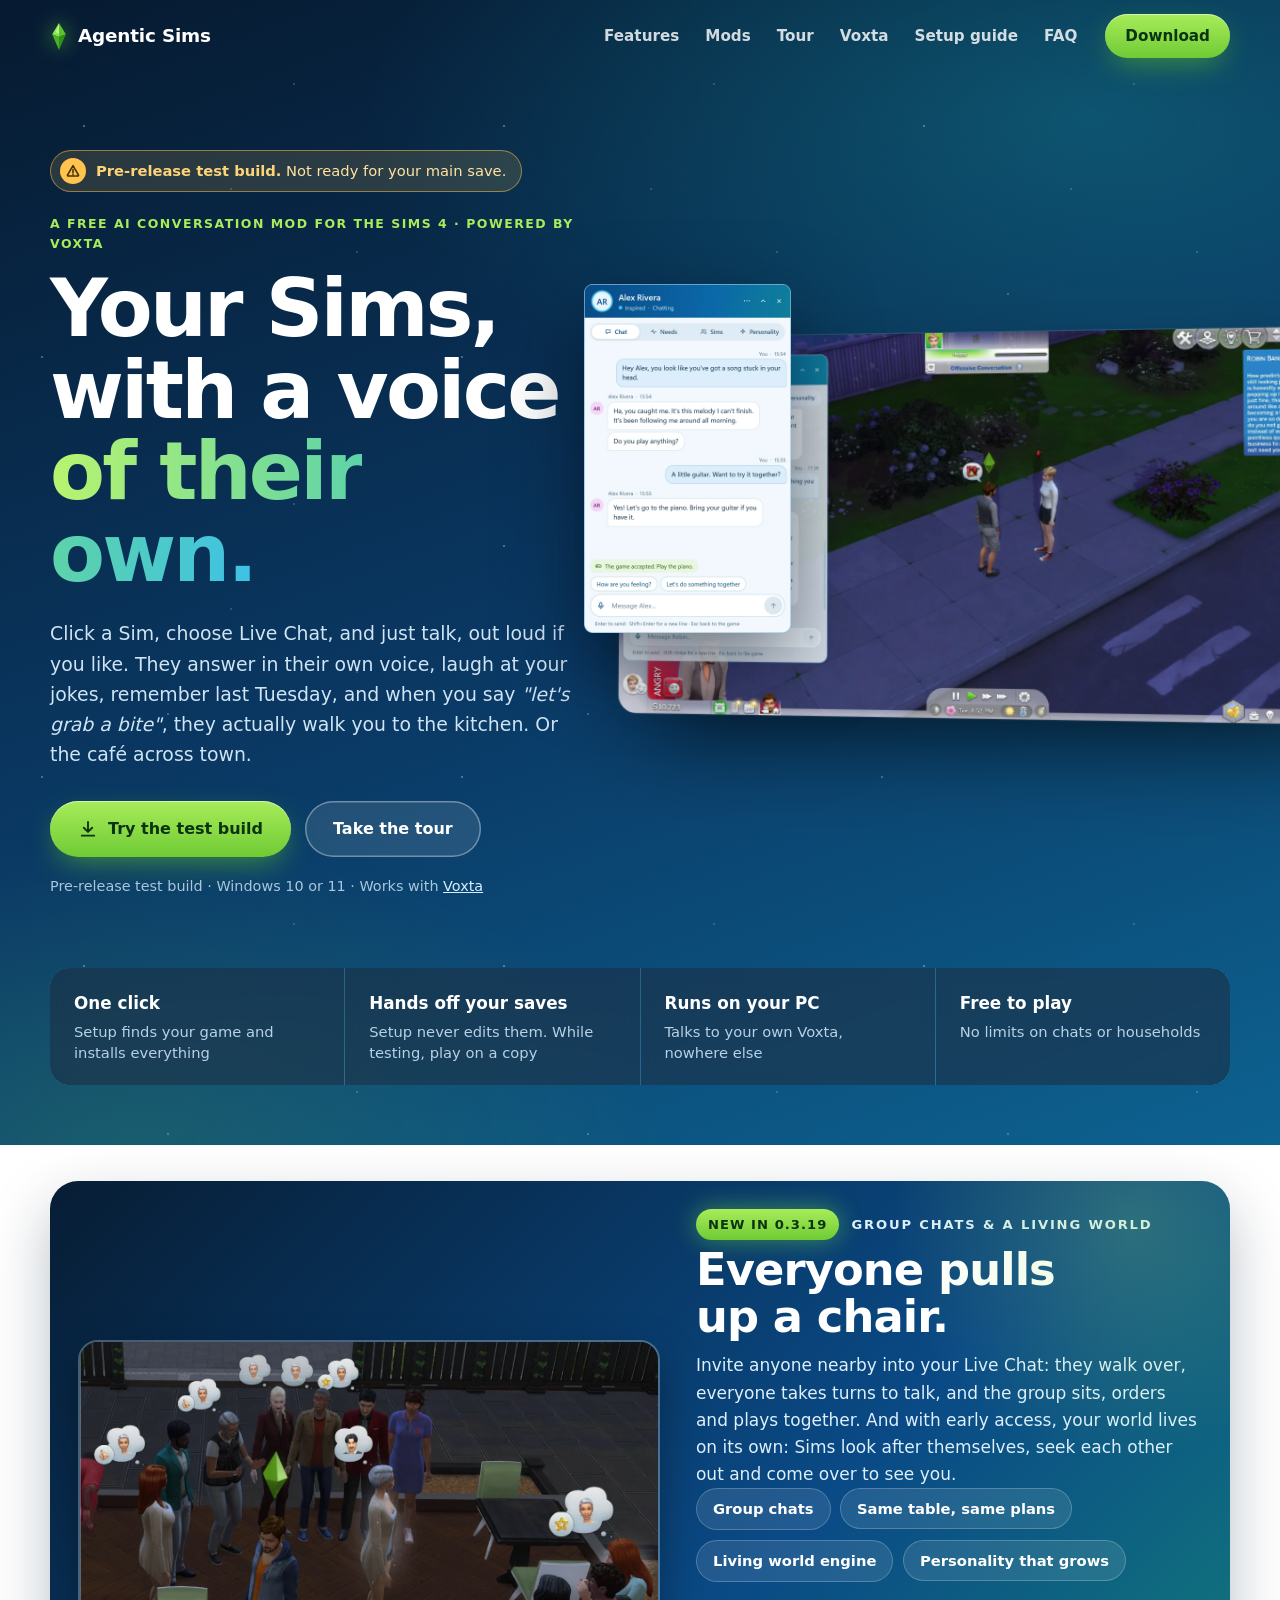
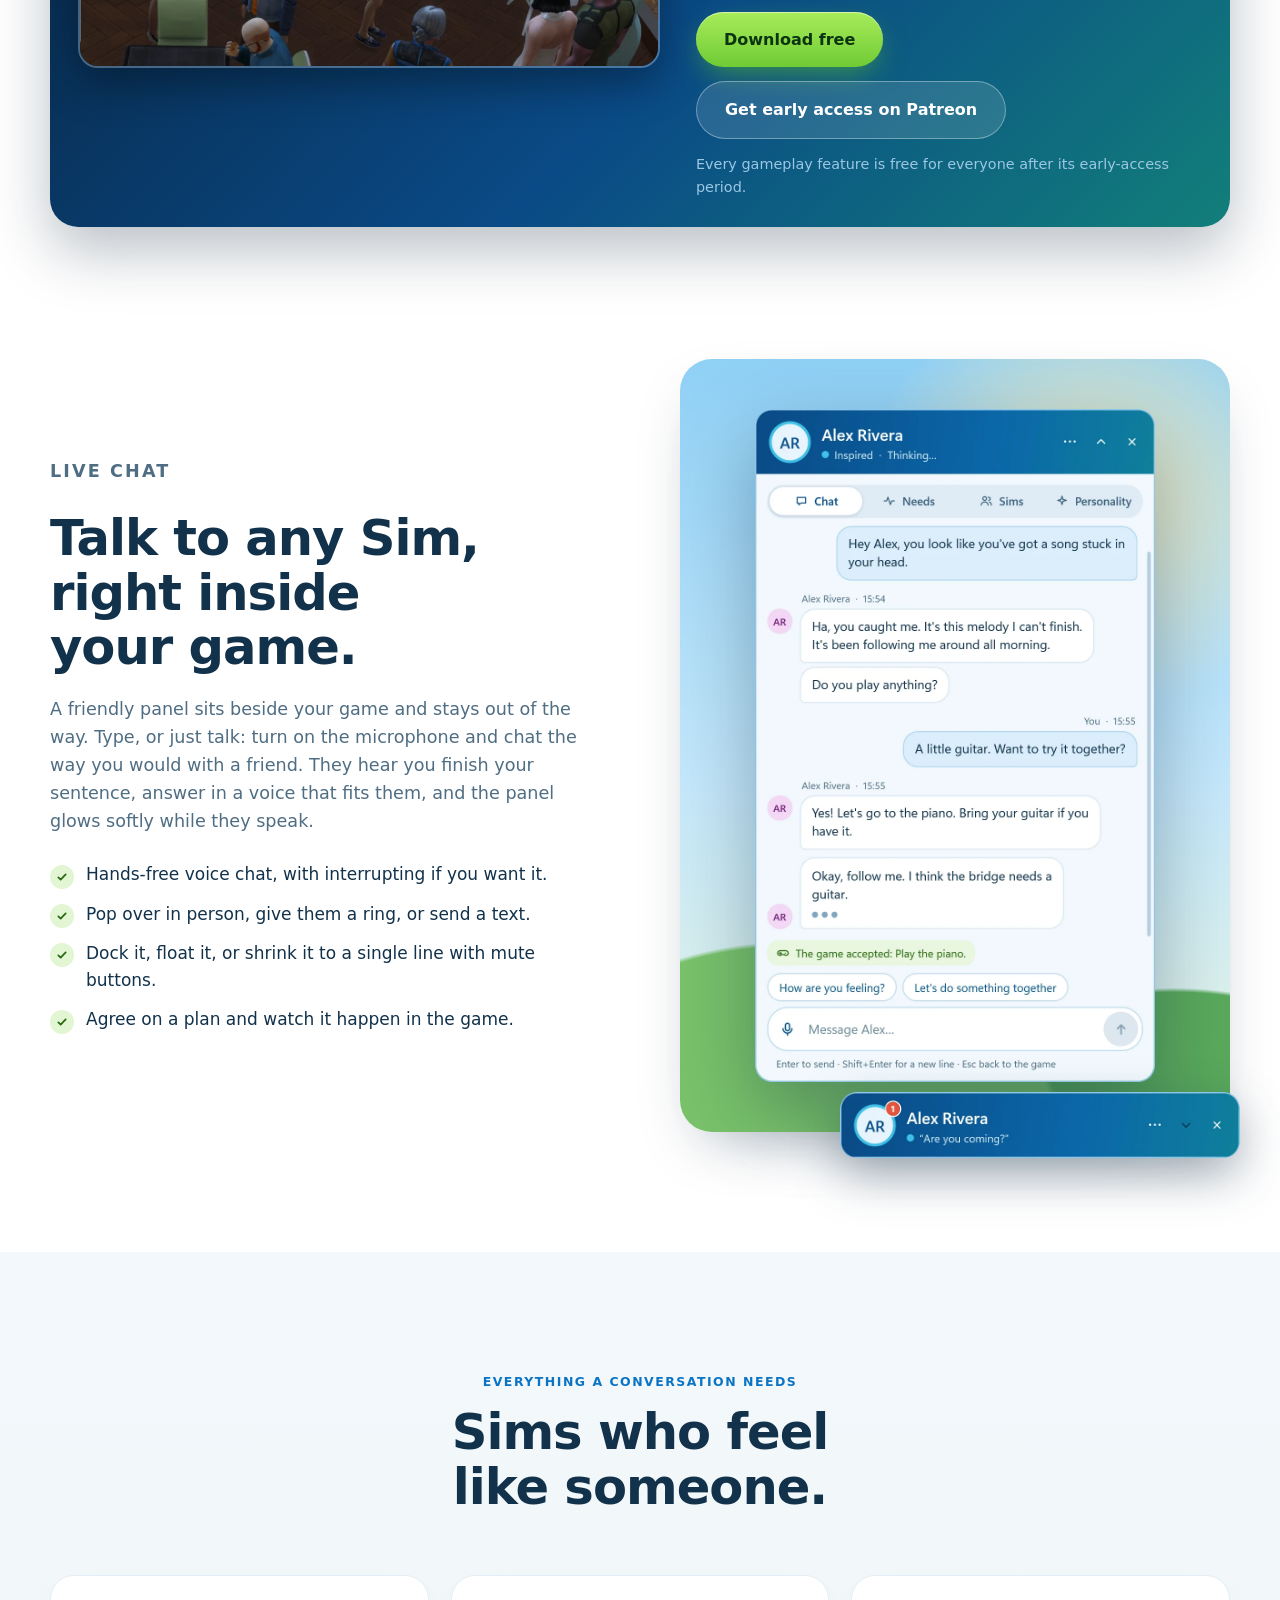
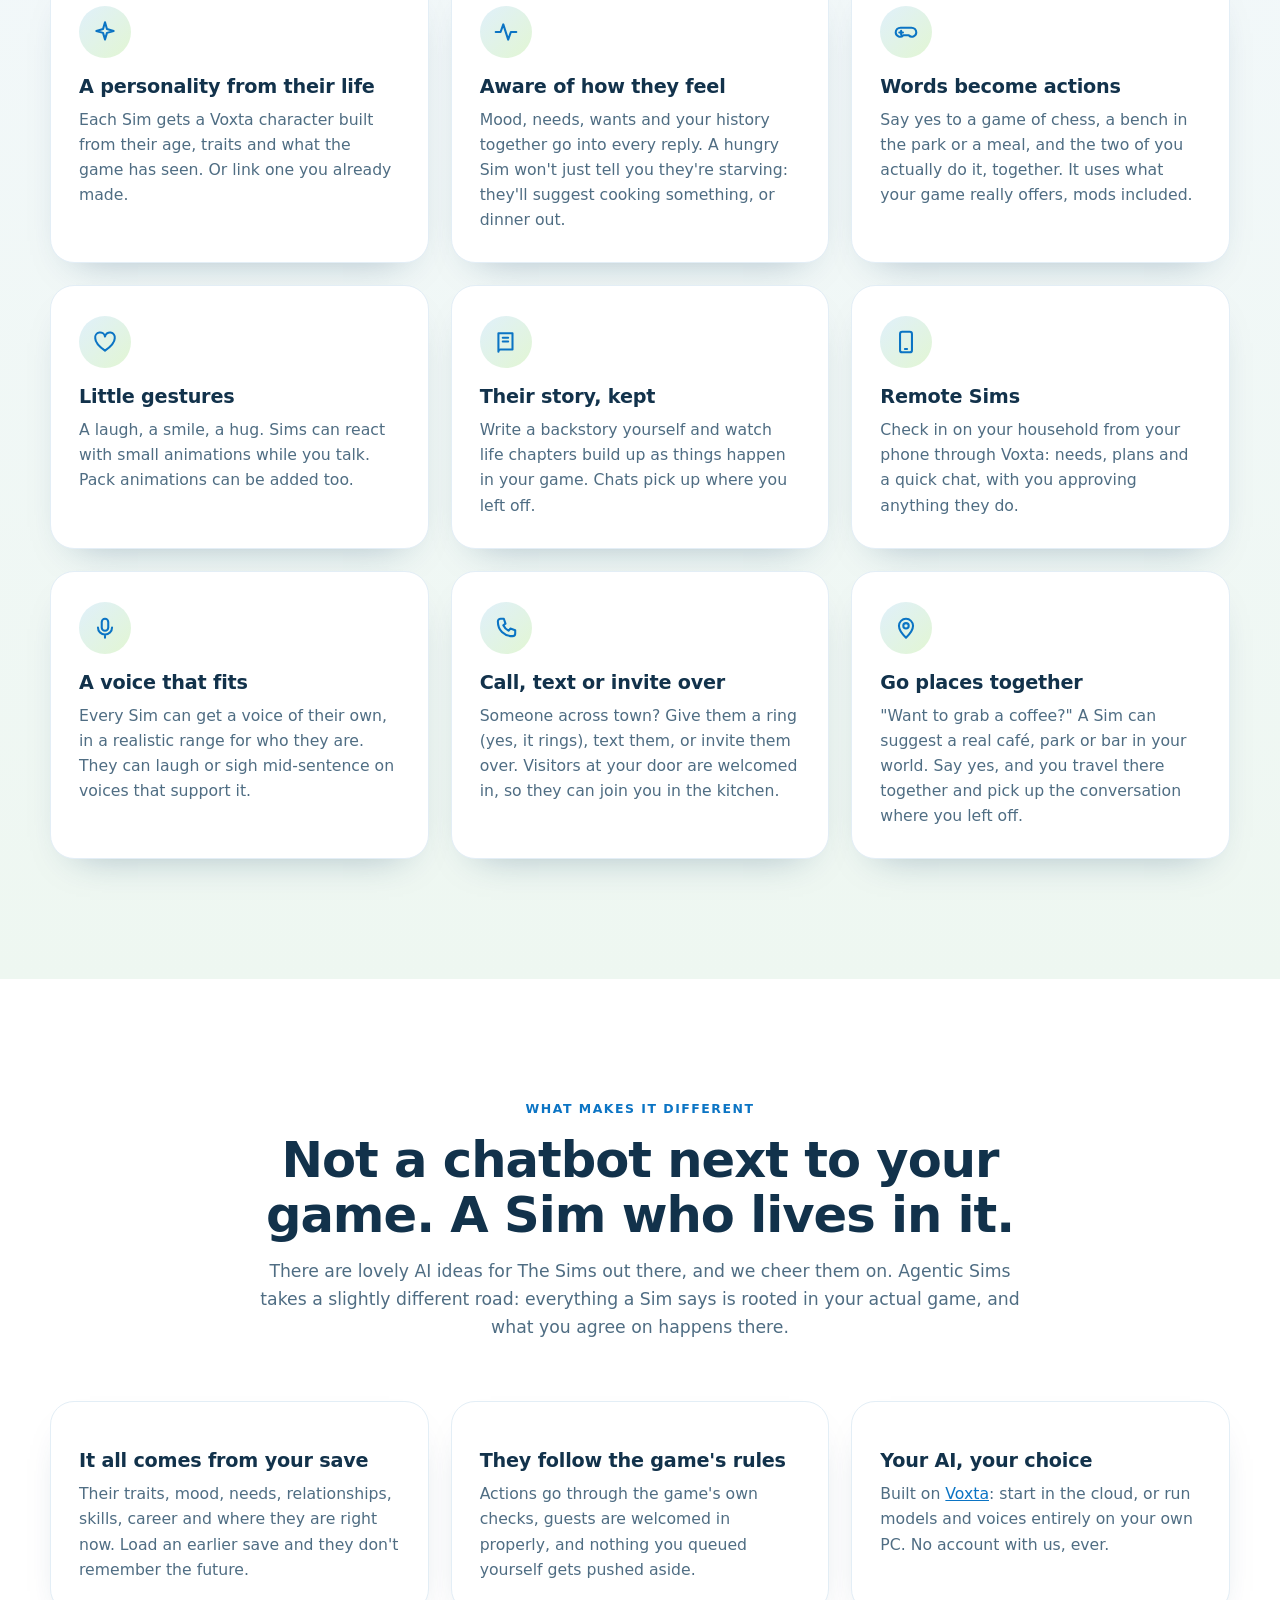
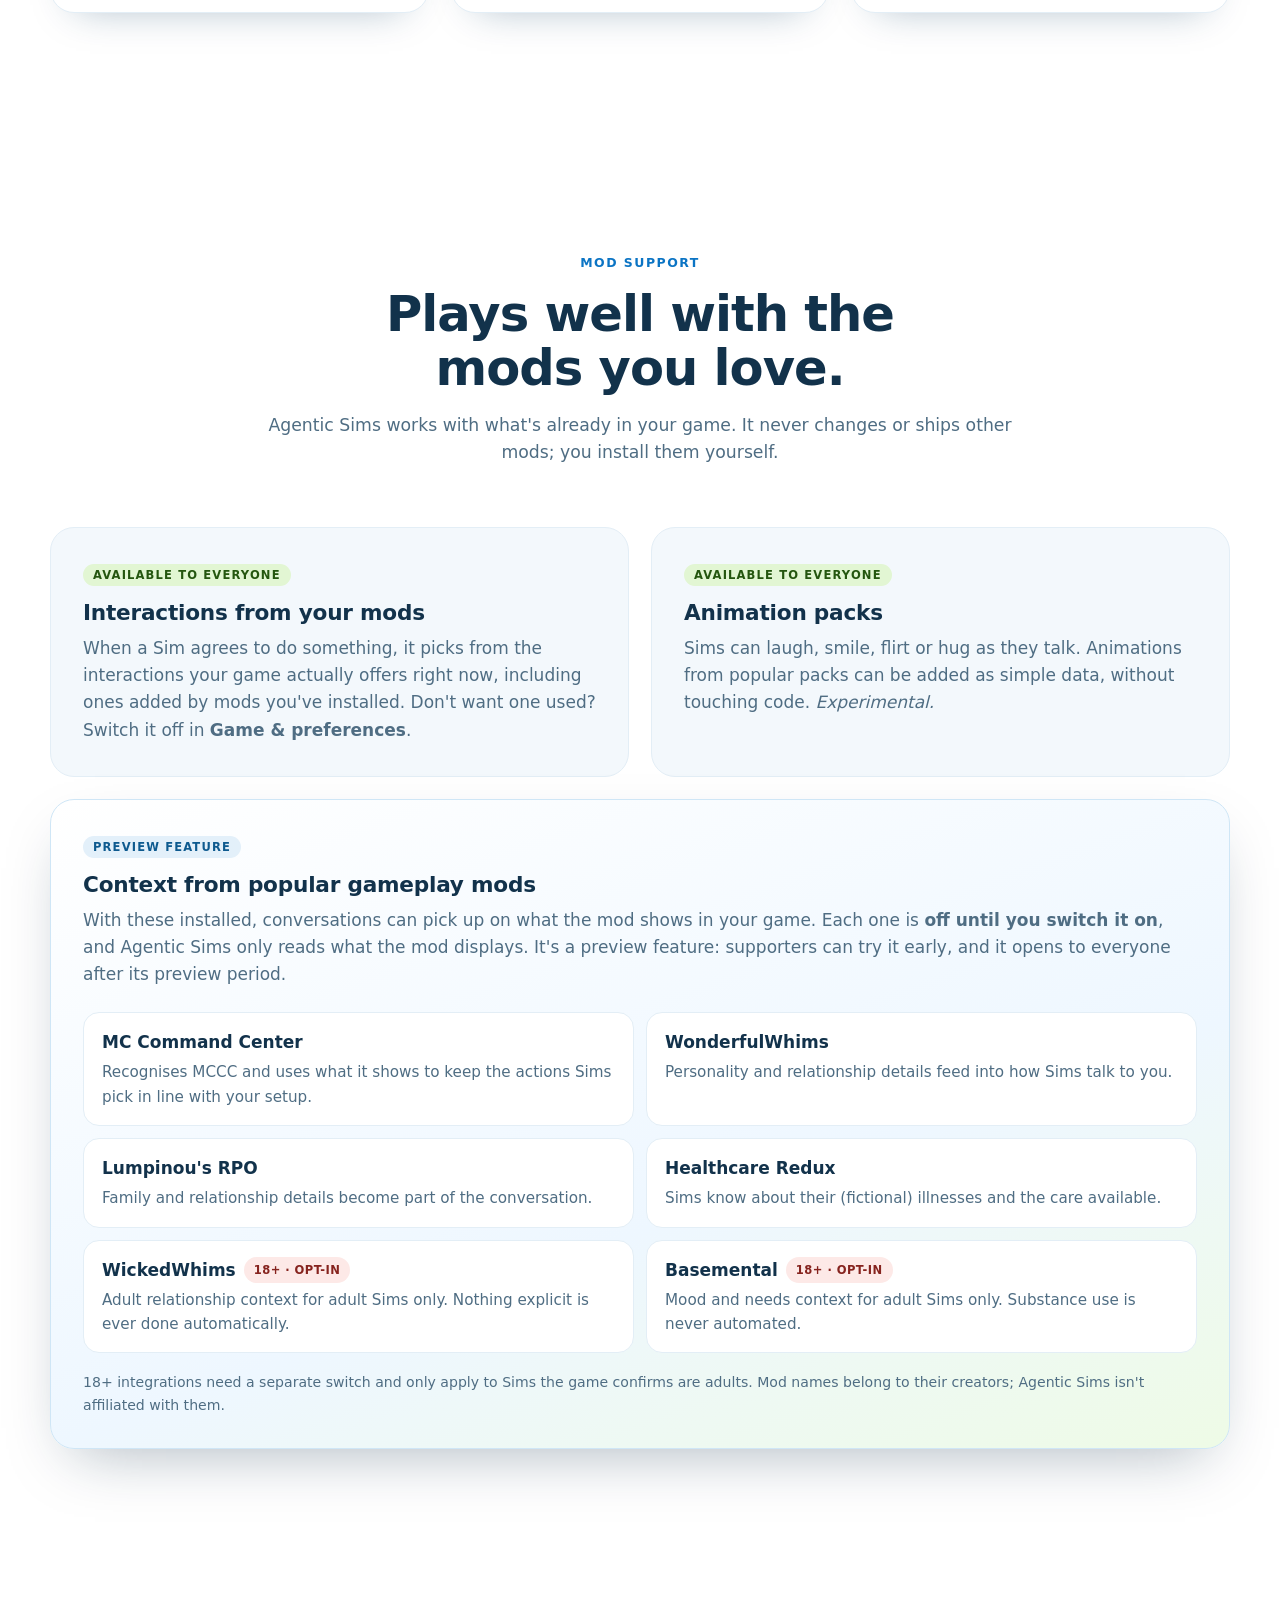
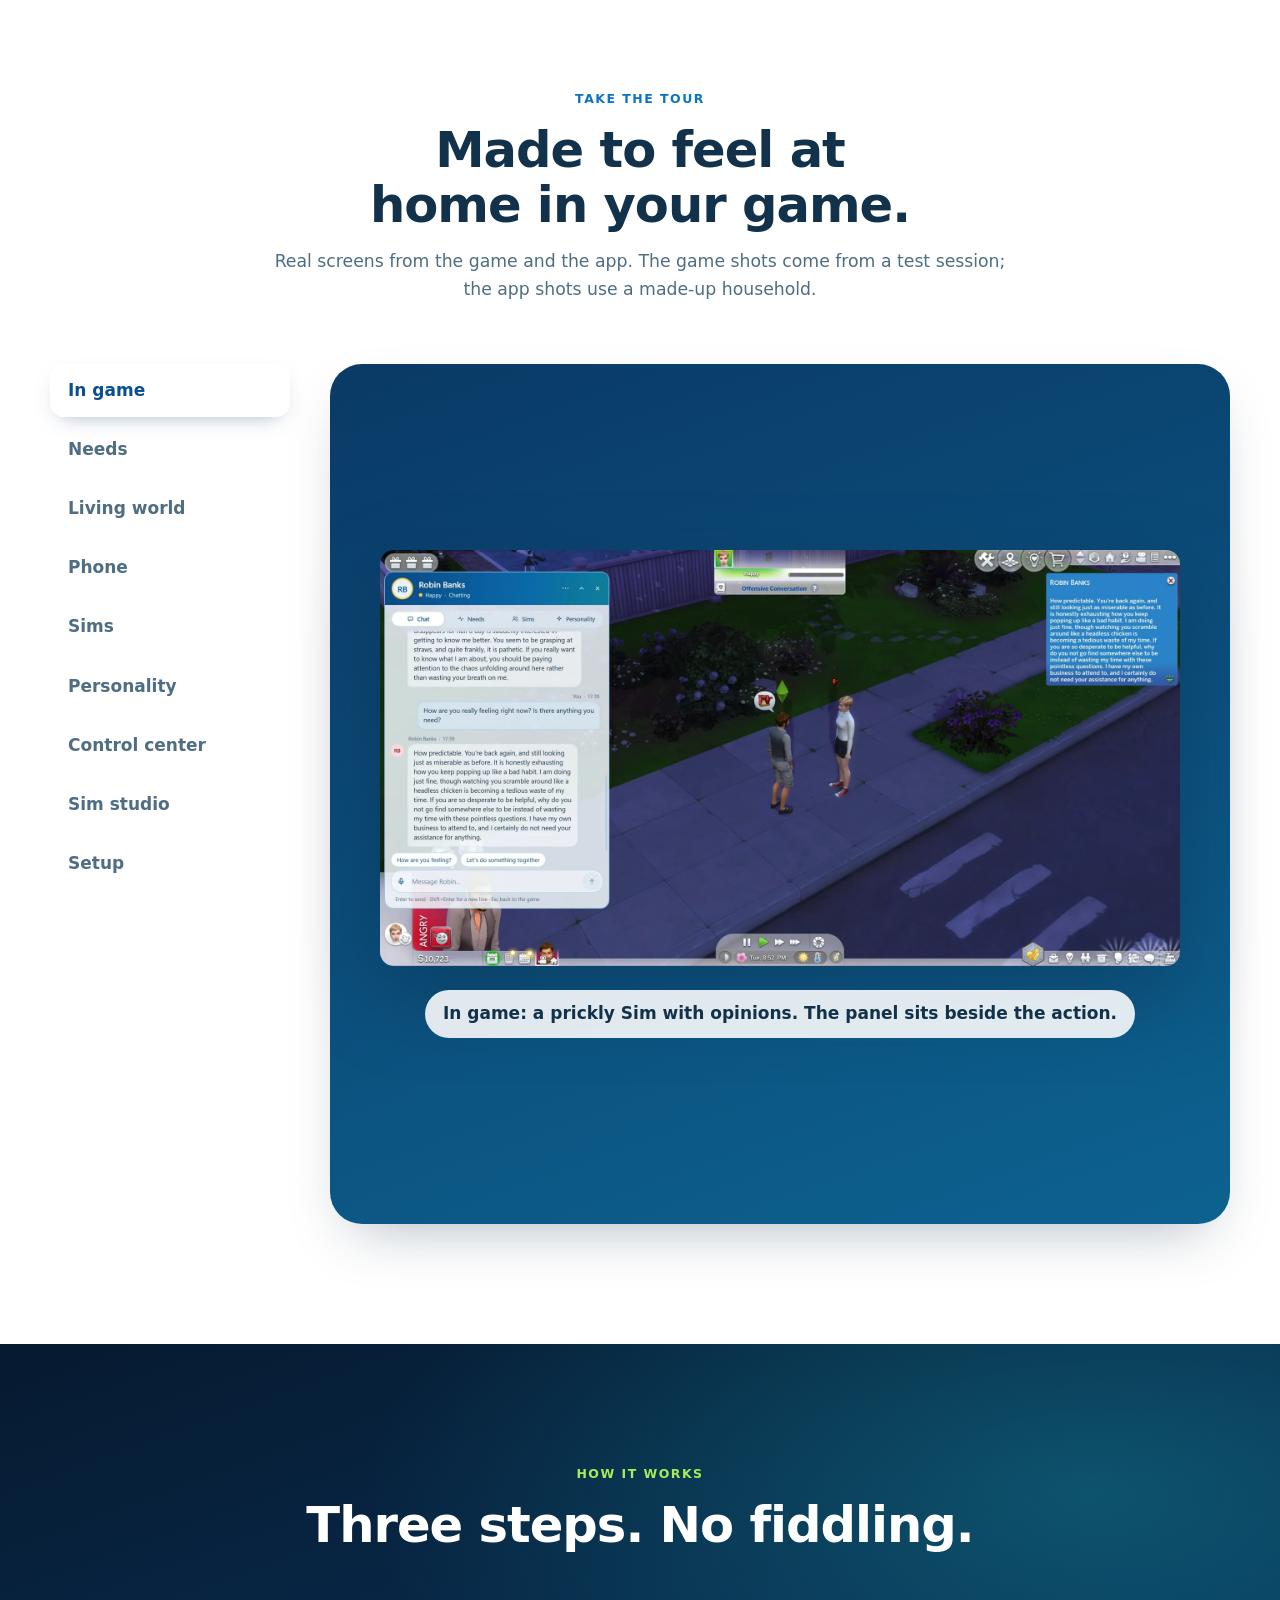
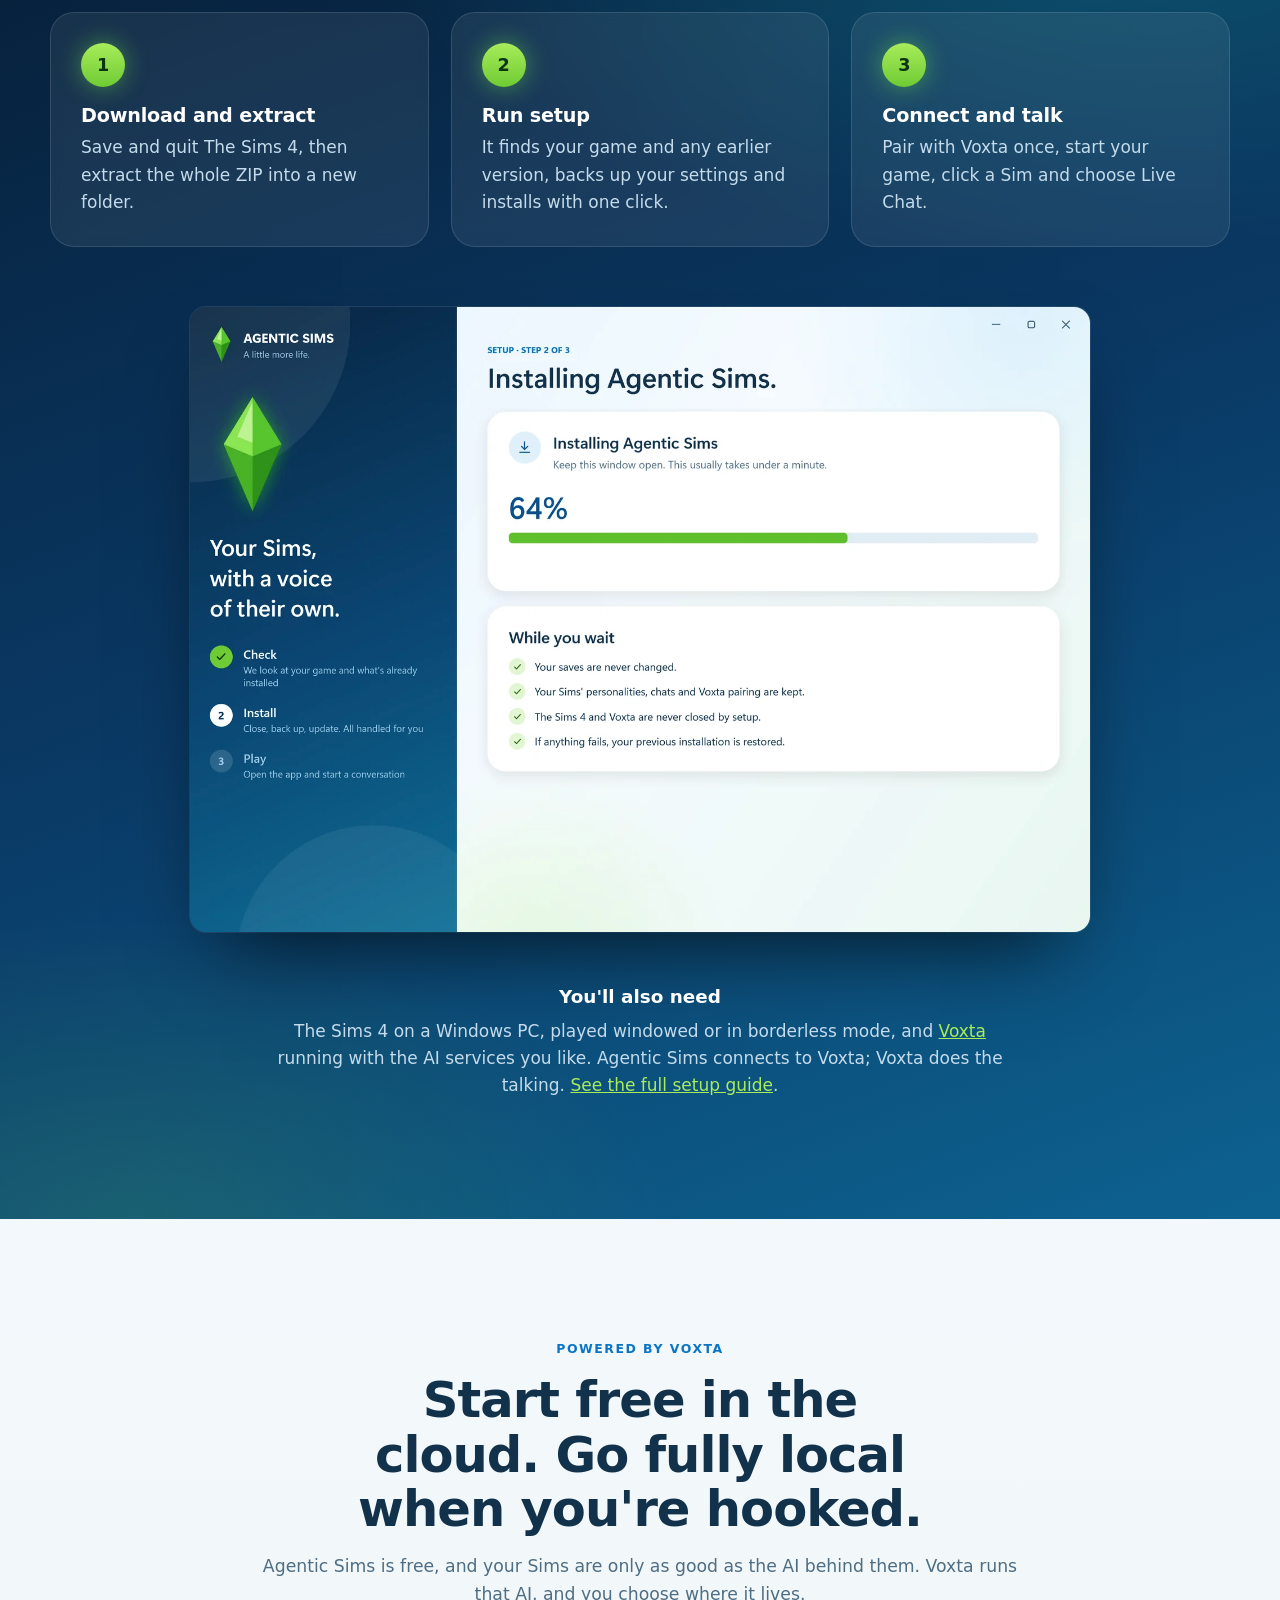
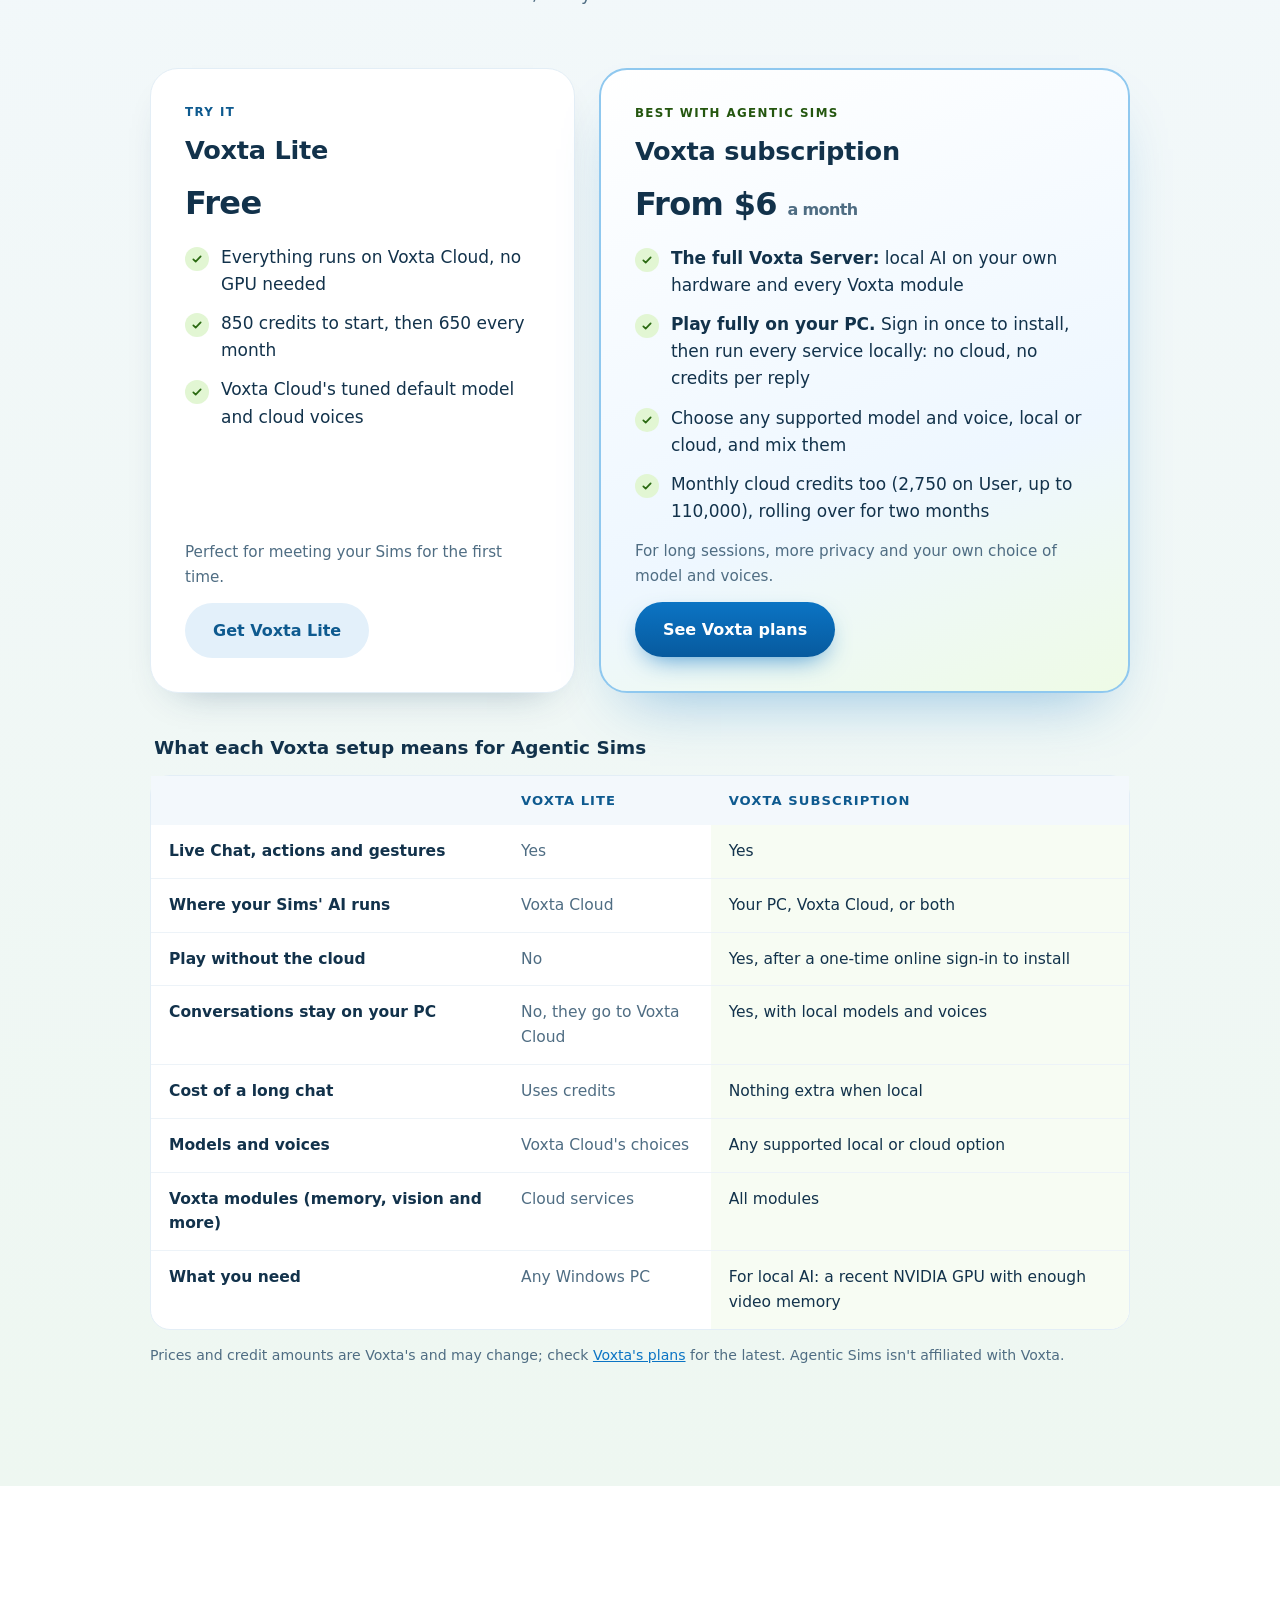
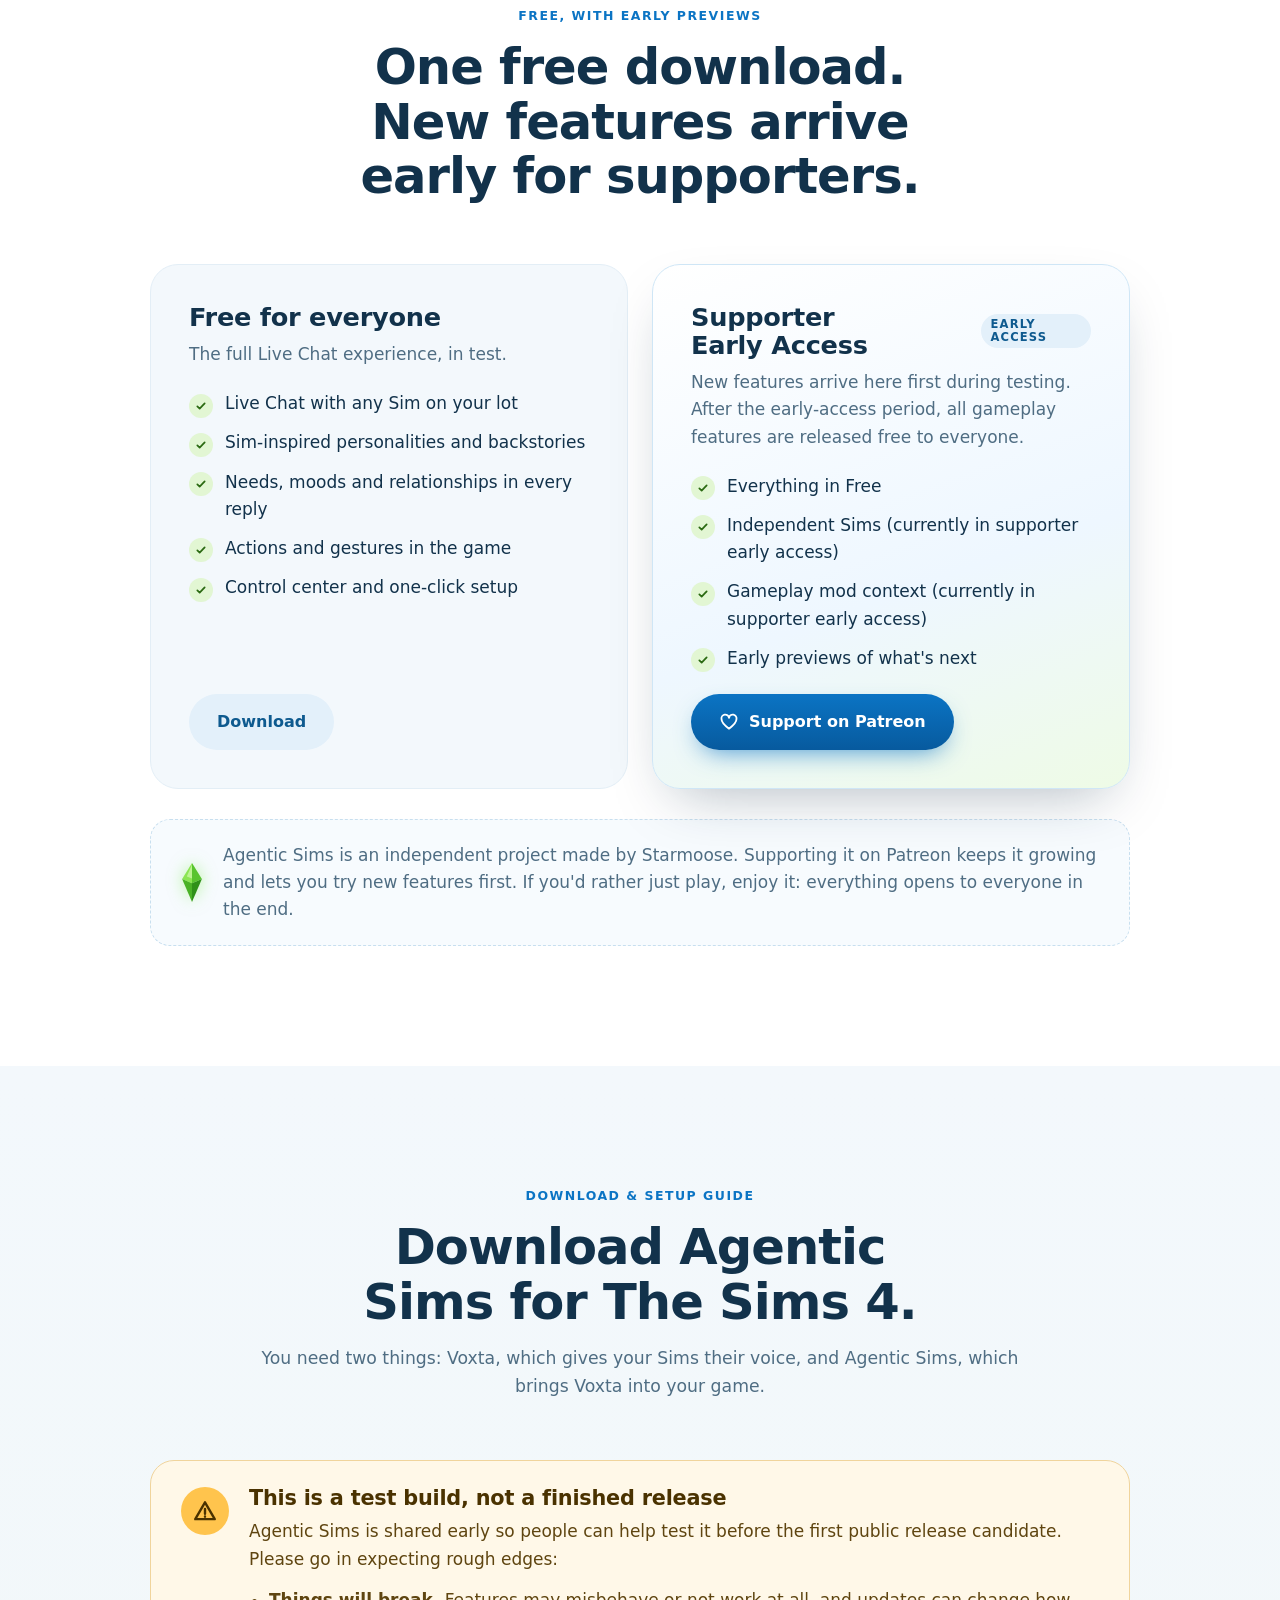
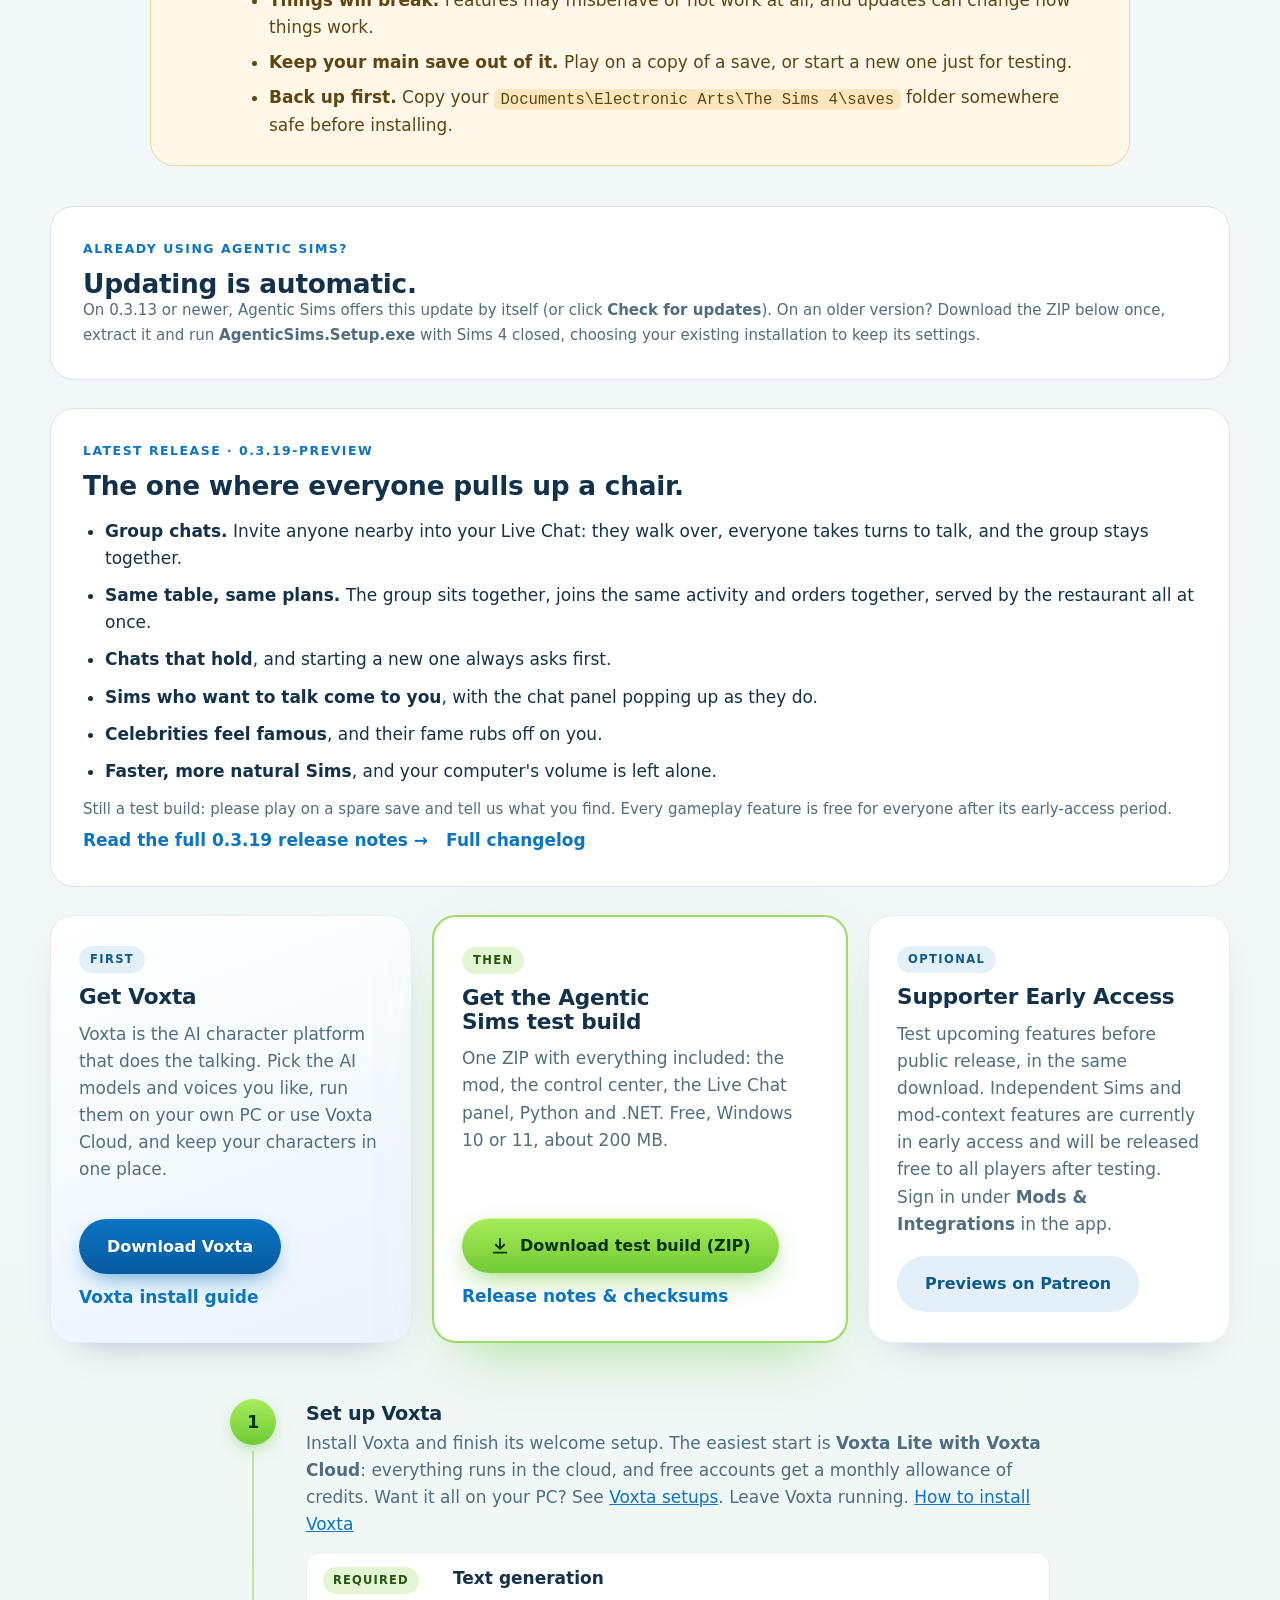
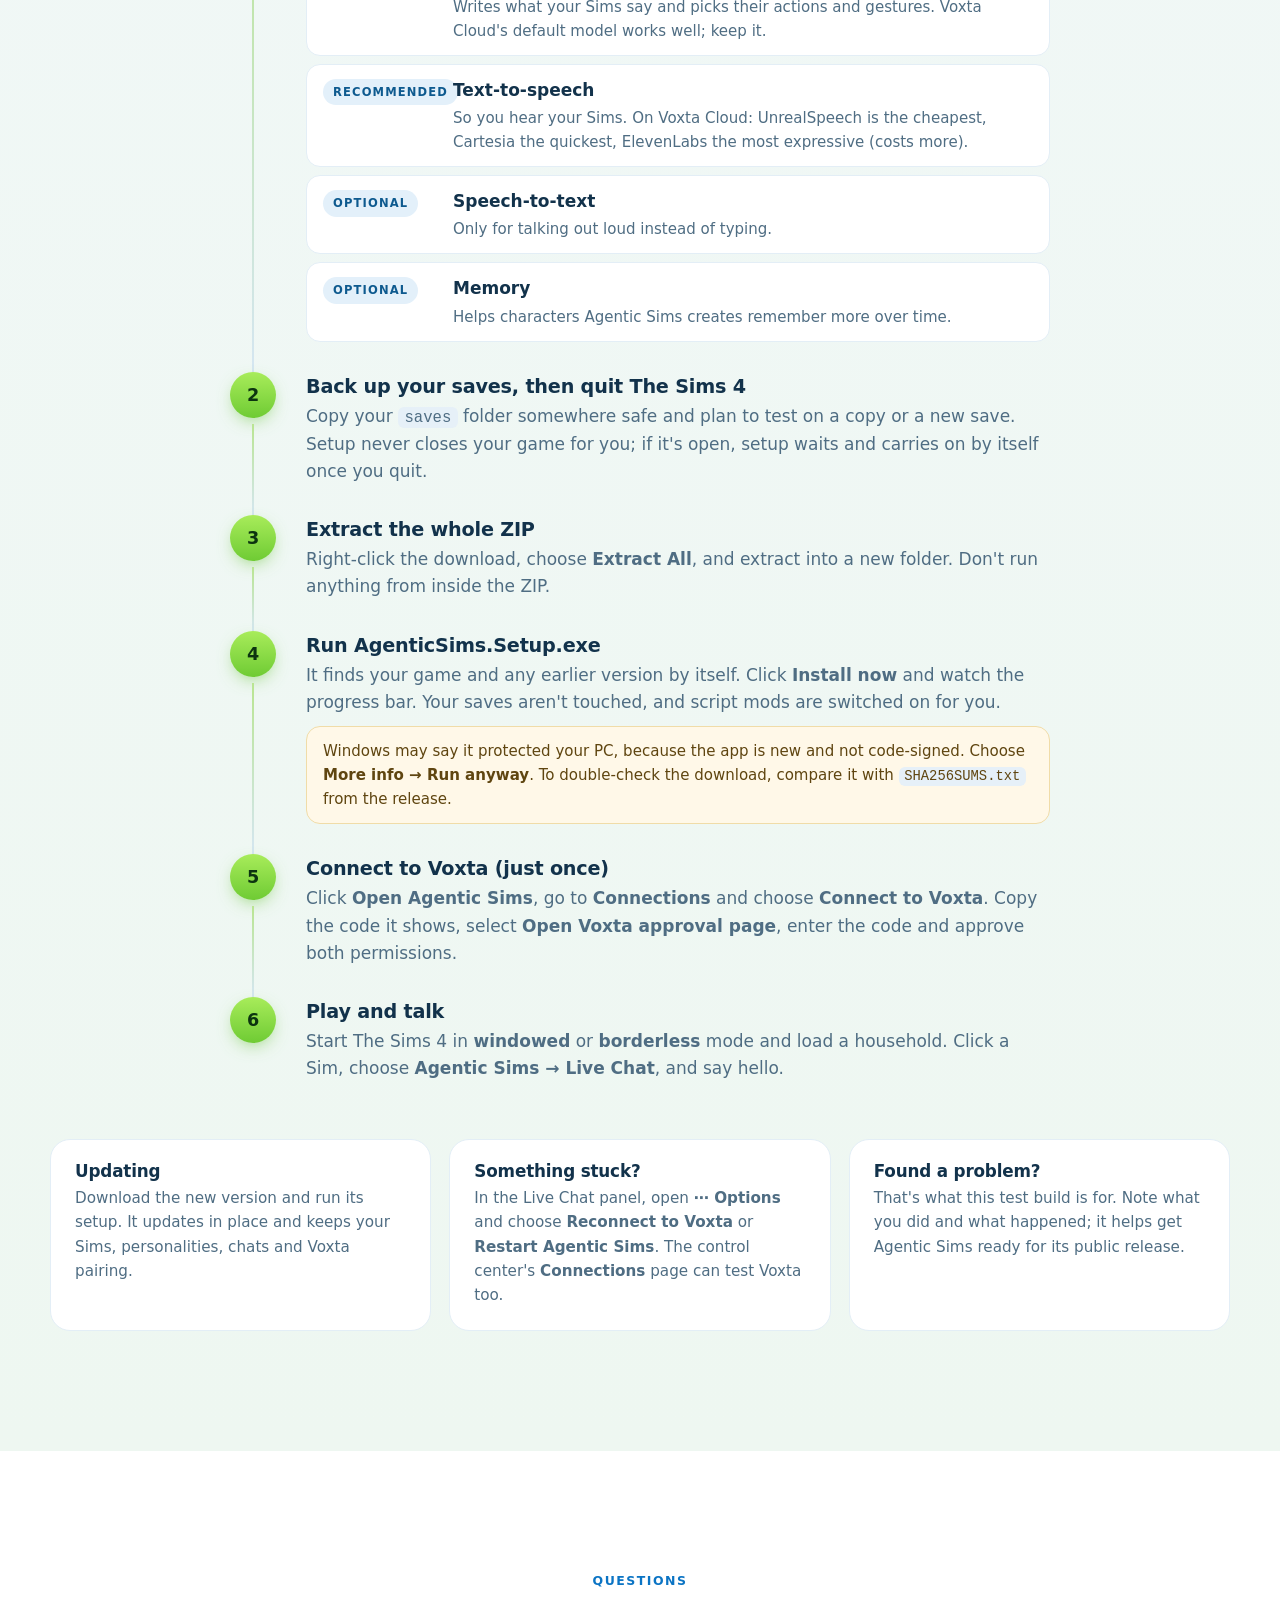
==== index.html @ 966e3f56 "Update website" ====
<!doctype html>
<html lang="en">
<head>
<meta charset="utf-8">
<meta name="viewport" content="width=device-width, initial-scale=1">
<title>Agentic Sims | Free Sims 4 AI Chat Mod Powered by Voxta</title>
<meta name="description" content="Talk to your Sims with Agentic Sims, a free Sims 4 AI conversation mod powered by Voxta. Download the experimental Windows preview and follow the setup guide.">
<meta name="theme-color" content="#082440">
<meta property="og:type" content="website">
<meta property="og:title" content="Agentic Sims | Free Sims 4 AI Chat Mod Powered by Voxta">
<meta property="og:description" content="Talk to your Sims with Agentic Sims, a free Sims 4 AI conversation mod powered by Voxta. Download the experimental Windows preview and follow the setup guide.">
<meta property="og:url" content="https://seeingterra.github.io/agentic-sims/">
<meta property="og:image" content="https://seeingterra.github.io/agentic-sims/assets/share.png">
<link rel="canonical" href="https://seeingterra.github.io/agentic-sims/">
<meta name="twitter:card" content="summary_large_image">
<meta name="robots" content="index, follow, max-image-preview:large">
<meta property="og:site_name" content="Agentic Sims">
<meta property="og:locale" content="en_US">
<meta property="og:image:width" content="1200">
<meta property="og:image:height" content="630">
<meta property="og:image:alt" content="Agentic Sims, an AI conversation mod for The Sims 4 powered by Voxta">
<meta name="twitter:title" content="Agentic Sims | Free Sims 4 AI Chat Mod Powered by Voxta">
<meta name="twitter:description" content="Talk to your Sims with Agentic Sims, a free Sims 4 AI conversation mod powered by Voxta. Download the experimental Windows preview and follow the setup guide.">
<meta name="twitter:image" content="https://seeingterra.github.io/agentic-sims/assets/share.png">
<meta name="twitter:image:alt" content="Agentic Sims: talk to your Sims with Voxta">
<link rel="sitemap" type="application/xml" href="sitemap.xml">

<link rel="icon" href="assets/gem.svg" type="image/svg+xml">
<link rel="stylesheet" href="styles.css?v=9415575823">
<script src="script.js?v=b0cff33629" defer></script>
<script type="application/ld+json">
{
  "@context": "https://schema.org",
  "@graph": [
    {
      "@type": "WebSite",
      "@id": "https://seeingterra.github.io/agentic-sims/#website",
      "url": "https://seeingterra.github.io/agentic-sims/",
      "name": "Agentic Sims",
      "inLanguage": "en"
    },
    {
      "@type": "WebPage",
      "@id": "https://seeingterra.github.io/agentic-sims/#webpage",
      "url": "https://seeingterra.github.io/agentic-sims/",
      "name": "Agentic Sims | Free Sims 4 AI Chat Mod Powered by Voxta",
      "description": "Talk to your Sims with Agentic Sims, a free Sims 4 AI conversation mod powered by Voxta. Download the experimental Windows preview and follow the setup guide.",
      "isPartOf": {
        "@id": "https://seeingterra.github.io/agentic-sims/#website"
      },
      "about": {
        "@id": "https://seeingterra.github.io/agentic-sims/#software"
      },
      "inLanguage": "en",
      "primaryImageOfPage": {
        "@type": "ImageObject",
        "url": "https://seeingterra.github.io/agentic-sims/assets/share.png",
        "width": 1200,
        "height": 630
      }
    },
    {
      "@type": "SoftwareApplication",
      "@id": "https://seeingterra.github.io/agentic-sims/#software",
      "name": "Agentic Sims",
      "url": "https://seeingterra.github.io/agentic-sims/",
      "applicationCategory": "GameApplication",
      "operatingSystem": "Windows 10, Windows 11",
      "description": "Free experimental AI conversation mod and desktop companion for The Sims 4, powered by a separate Voxta server. Pre-release test build; use a spare save.",
      "softwareRequirements": "The Sims 4 and a separately configured Voxta server. AI provider costs may apply.",
      "downloadUrl": "https://github.com/seeingterra/agentic-sims/releases/latest/download/Agentic-Sims.zip",
      "releaseNotes": "https://github.com/seeingterra/agentic-sims/releases",
      "screenshot": "https://seeingterra.github.io/agentic-sims/assets/ingame-chat.webp",
      "image": "https://seeingterra.github.io/agentic-sims/assets/share.png",
      "offers": {
        "@type": "Offer",
        "price": "0",
        "priceCurrency": "USD",
        "url": "https://seeingterra.github.io/agentic-sims/#download"
      },
      "author": {
        "@type": "Person",
        "name": "seeingterra",
        "url": "https://github.com/seeingterra"
      },
      "sameAs": [
        "https://github.com/seeingterra/agentic-sims",
        "https://www.patreon.com/starmoose/"
      ]
    }
  ]
}
</script>
</head>
<body>
<a class="skip" href="#main">Skip to content</a>

<header class="nav" id="top">
 <div class="wrap nav-row">
  <a class="brand" href="#top" aria-label="Agentic Sims home">
   <img src="assets/gem.svg" alt="" width="18" height="27">
   <span>Agentic Sims</span>
  </a>
  <nav aria-label="Sections">
   <a href="#features">Features</a>
   <a href="#mods">Mods</a>
   <a href="#tour">Tour</a>
   <a href="#voxta">Voxta</a>
   <a href="#download">Setup guide</a>
   <a href="#faq">FAQ</a>
  </nav>
  <a class="btn btn-hero btn-small" href="#download">Download</a>
 </div>
</header>

<main id="main">


<!-- Hero -->
<section class="hero">
 <div class="stars" aria-hidden="true"></div>
 <div class="wrap hero-grid">
  <div class="hero-copy reveal">
   <a class="status-pill" href="#test-build"><svg viewBox="0 0 24 24" width="24" height="24" fill="none" stroke="currentColor" stroke-width="2" stroke-linecap="round" stroke-linejoin="round" aria-hidden="true"><path d="M12 4l9 15.5H3zM12 10v4.5M12 17v.2"/></svg><span><strong>Pre-release test build.</strong> Not ready for your main save.</span></a>
   <p class="eyebrow eyebrow-light">A free AI conversation mod for The Sims 4 · powered by Voxta</p>
   <h1>Your Sims,<br>with a voice<br><span class="accent">of their own.</span></h1>
   <p class="lede">Click a Sim, choose Live Chat, and just talk, out loud if you like. They answer in their own voice, laugh at your jokes, remember last Tuesday, and when you say <em>"let's grab a bite"</em>, they actually walk you to the kitchen. Or the café across town.</p>
   <div class="cta-row">
    <a class="btn btn-hero" href="#download">
     <svg viewBox="0 0 24 24" width="24" height="24" fill="none" stroke="currentColor" stroke-width="2" stroke-linecap="round" stroke-linejoin="round" aria-hidden="true"><path d="M12 3.5V15M7 10.5l5 5 5-5M4.5 20h15"/></svg>
     Try the test build
    </a>
    <a class="btn btn-ghost" href="#tour">Take the tour</a>
   </div>
   <p class="fine">Pre-release test build · Windows 10 or 11 · Works with <a href="https://voxta.ai/?utm_source=agentic-sims&amp;utm_medium=referral&amp;utm_campaign=agentic-sims-site&amp;utm_content=hero" rel="noopener" target="_blank">Voxta</a></p>
  </div>
  <div class="hero-art hero-art-game reveal" aria-hidden="true">
   <div class="halo"></div>
   <img class="hero-shot" src="assets/ingame-chat.webp" alt="Agentic Sims Live Chat beside two Sims talking in The Sims 4" fetchpriority="high" decoding="async" width="1920" height="1000">
   <div class="hero-panel-wrap"><img class="hero-panel float" src="assets/panel-chat.webp" alt="" width="880" height="1480"></div>
  </div>
 </div>
 <div class="wrap trust reveal">
  <div><strong>One click</strong><span>Setup finds your game and installs everything</span></div>
  <div><strong>Hands off your saves</strong><span>Setup never edits them. While testing, play on a copy</span></div>
  <div><strong>Runs on your PC</strong><span>Talks to your own Voxta, nowhere else</span></div>
  <div><strong>Free to play</strong><span>No limits on chats or households</span></div>
 </div>
</section>

<!-- Feature news: what's new in this release, right below the hero -->
<section class="feature-news" aria-labelledby="feature-news-title">
 <div class="wrap feature-news-card reveal">
  <figure class="feature-news-shot"><img src="assets/ingame-crowd.webp" alt="In game: a group of Sims at a cafe, chatting together" width="1300" height="730" loading="lazy" decoding="async"></figure>
  <div class="feature-news-copy">
   <p class="splash-tag"><span>New in 0.3.19</span> Group chats &amp; a living world</p>
   <h2 id="feature-news-title">Everyone pulls up a chair.</h2>
   <p>Invite anyone nearby into your Live Chat: they walk over, everyone takes turns to talk, and the group sits, orders and plays together. And with early access, your world lives on its own: Sims look after themselves, seek each other out and come over to see you.</p>
   <ul class="splash-pills"><li>Group chats</li><li>Same table, same plans</li><li>Living world engine</li><li>Personality that grows</li></ul>
   <div class="splash-cta">
    <a class="btn btn-hero" href="#download">Download free</a>
    <a class="btn feature-news-ghost" href="https://www.patreon.com/starmoose/membership" rel="noopener">Get early access on Patreon</a>
   </div>
   <p class="feature-news-note">Every gameplay feature is free for everyone after its early-access period.</p>
  </div>
 </div>
</section>

<!-- Live Chat -->
<section class="section" id="features">
 <div class="wrap split">
  <div class="split-copy reveal">
   <p class="eyebrow">Live Chat</p>
   <h2>Talk to any Sim, right inside your game.</h2>
   <p>A friendly panel sits beside your game and stays out of the way. Type, or just talk: turn on the microphone and chat the way you would with a friend. They hear you finish your sentence, answer in a voice that fits them, and the panel glows softly while they speak.</p>
   <ul class="ticks">
    <li>Hands-free voice chat, with interrupting if you want it.</li>
    <li>Pop over in person, give them a ring, or send a text.</li>
    <li>Dock it, float it, or shrink it to a single line with mute buttons.</li>
    <li>Agree on a plan and watch it happen in the game.</li>
   </ul>
  </div>
  <div class="stage reveal">
   <div class="world" aria-hidden="true"></div>
   <img class="stage-panel" src="assets/panel-typing.webp" alt="The Live Chat panel: a conversation with Alex Rivera, who is typing a reply." width="880" height="1480" loading="lazy">
   <img class="stage-mini" src="assets/panel-collapsed.webp" alt="The panel minimized to one line, showing an unread reply." width="880" height="144" loading="lazy">
  </div>
 </div>
</section>

<!-- Feature cards -->
<section class="section section-tint">
 <div class="wrap">
  <div class="section-head reveal">
   <p class="eyebrow">Everything a conversation needs</p>
   <h2>Sims who feel like someone.</h2>
  </div>
  <div class="cards">
   <article class="card reveal">
    <div class="icon"><svg viewBox="0 0 24 24" width="24" height="24" fill="none" stroke="currentColor" stroke-width="2" stroke-linecap="round" stroke-linejoin="round"><path d="M12 3l1.8 6.2L20 11l-6.2 1.8L12 19l-1.8-6.2L4 11l6.2-1.8z"/></svg></div>
    <h3>A personality from their life</h3>
    <p>Each Sim gets a Voxta character built from their age, traits and what the game has seen. Or link one you already made.</p>
   </article>
   <article class="card reveal">
    <div class="icon"><svg viewBox="0 0 24 24" width="24" height="24" fill="none" stroke="currentColor" stroke-width="2" stroke-linecap="round" stroke-linejoin="round"><path d="M2.5 12H7l2.5-7L14 19l2.5-7h5"/></svg></div>
    <h3>Aware of how they feel</h3>
    <p>Mood, needs, wants and your history together go into every reply. A hungry Sim won't just tell you they're starving: they'll suggest cooking something, or dinner out.</p>
   </article>
   <article class="card reveal">
    <div class="icon"><svg viewBox="0 0 24 24" width="24" height="24" fill="none" stroke="currentColor" stroke-width="2" stroke-linecap="round" stroke-linejoin="round"><path d="M7 8h10a4.5 4.5 0 014.5 4.5A4 4 0 0114.5 15h-5a4 4 0 01-7-2.5A4.5 4.5 0 017 8zM7.5 10.8v3.4M5.8 12.5h3.4"/></svg></div>
    <h3>Words become actions</h3>
    <p>Say yes to a game of chess, a bench in the park or a meal, and the two of you actually do it, together. It uses what your game really offers, mods included.</p>
   </article>
   <article class="card reveal">
    <div class="icon"><svg viewBox="0 0 24 24" width="24" height="24" fill="none" stroke="currentColor" stroke-width="2" stroke-linecap="round" stroke-linejoin="round"><path d="M12 20c-7-5-9-8.5-9-11.5A4.5 4.5 0 0112 7a4.5 4.5 0 019 1.5c0 3-2 6.5-9 11.5z"/></svg></div>
    <h3>Little gestures</h3>
    <p>A laugh, a smile, a hug. Sims can react with small animations while you talk. Pack animations can be added too.</p>
   </article>
   <article class="card reveal">
    <div class="icon"><svg viewBox="0 0 24 24" width="24" height="24" fill="none" stroke="currentColor" stroke-width="2" stroke-linecap="round" stroke-linejoin="round"><path d="M5 4h13v15H7a2 2 0 00-2 2zM9 8h5M9 11.5h5"/></svg></div>
    <h3>Their story, kept</h3>
    <p>Write a backstory yourself and watch life chapters build up as things happen in your game. Chats pick up where you left off.</p>
   </article>
   <article class="card reveal">
    <div class="icon"><svg viewBox="0 0 24 24" width="24" height="24" fill="none" stroke="currentColor" stroke-width="2" stroke-linecap="round" stroke-linejoin="round"><path d="M8.5 2.5h7a2 2 0 012 2v15a2 2 0 01-2 2h-7a2 2 0 01-2-2v-15a2 2 0 012-2zM11 18.5h2"/></svg></div>
    <h3>Remote Sims</h3>
    <p>Check in on your household from your phone through Voxta: needs, plans and a quick chat, with you approving anything they do.</p>
   </article>
   <article class="card reveal">
    <div class="icon"><svg viewBox="0 0 24 24" width="24" height="24" fill="none" stroke="currentColor" stroke-width="2" stroke-linecap="round" stroke-linejoin="round"><path d="M12 3.5a3 3 0 013 3v5a3 3 0 01-6 0v-5a3 3 0 013-3zM5.5 11.5a6.5 6.5 0 0013 0M12 18v3"/></svg></div>
    <h3>A voice that fits</h3>
    <p>Every Sim can get a voice of their own, in a realistic range for who they are. They can laugh or sigh mid-sentence on voices that support it.</p>
   </article>
   <article class="card reveal">
    <div class="icon"><svg viewBox="0 0 24 24" width="24" height="24" fill="none" stroke="currentColor" stroke-width="2" stroke-linecap="round" stroke-linejoin="round"><path d="M7 3.5h3l1.5 4.5-2 1.5c1.1 2.4 2.6 3.9 5 5l1.5-2 4.5 1.5v3a2.5 2.5 0 01-2.5 2.5C10 19.5 4.5 14 4.5 6A2.5 2.5 0 017 3.5z"/></svg></div>
    <h3>Call, text or invite over</h3>
    <p>Someone across town? Give them a ring (yes, it rings), text them, or invite them over. Visitors at your door are welcomed in, so they can join you in the kitchen.</p>
   </article>
   <article class="card reveal">
    <div class="icon"><svg viewBox="0 0 24 24" width="24" height="24" fill="none" stroke="currentColor" stroke-width="2" stroke-linecap="round" stroke-linejoin="round"><path d="M12 21s-6.5-6.2-6.5-11a6.5 6.5 0 0113 0c0 4.8-6.5 11-6.5 11zM12 12.5a2.5 2.5 0 100-5 2.5 2.5 0 000 5z"/></svg></div>
    <h3>Go places together</h3>
    <p>"Want to grab a coffee?" A Sim can suggest a real café, park or bar in your world. Say yes, and you travel there together and pick up the conversation where you left off.</p>
   </article>
  </div>
 </div>
</section>

<!-- Why it's different -->
<section class="section" id="different">
 <div class="wrap">
  <div class="section-head reveal">
   <p class="eyebrow">What makes it different</p>
   <h2>Not a chatbot next to your game. A Sim who lives in it.</h2>
   <p class="section-sub">There are lovely AI ideas for The Sims out there, and we cheer them on. Agentic Sims takes a slightly different road: everything a Sim says is rooted in your actual game, and what you agree on happens there.</p>
  </div>
  <div class="cards">
   <article class="card reveal">
    <h3>It all comes from your save</h3>
    <p>Their traits, mood, needs, relationships, skills, career and where they are right now. Load an earlier save and they don't remember the future.</p>
   </article>
   <article class="card reveal">
    <h3>They follow the game's rules</h3>
    <p>Actions go through the game's own checks, guests are welcomed in properly, and nothing you queued yourself gets pushed aside.</p>
   </article>
   <article class="card reveal">
    <h3>Your AI, your choice</h3>
    <p>Built on <a href="https://voxta.ai/?utm_source=agentic-sims&amp;utm_medium=referral&amp;utm_campaign=agentic-sims-site&amp;utm_content=different" rel="noopener" target="_blank">Voxta</a>: start in the cloud, or run models and voices entirely on your own PC. No account with us, ever.</p>
   </article>
  </div>
 </div>
</section>

<!-- Mod support -->
<section class="section" id="mods">
 <div class="wrap">
  <div class="section-head reveal">
   <p class="eyebrow">Mod support</p>
   <h2>Plays well with the mods you love.</h2>
   <p class="section-sub">Agentic Sims works with what's already in your game. It never changes or ships other mods; you install them yourself.</p>
  </div>
  <div class="mod-grid">
   <article class="mod-card reveal">
    <span class="tag tag-free">Available to everyone</span>
    <h3>Interactions from your mods</h3>
    <p>When a Sim agrees to do something, it picks from the interactions your game actually offers right now, including ones added by mods you've installed. Don't want one used? Switch it off in <strong>Game &amp; preferences</strong>.</p>
   </article>
   <article class="mod-card reveal">
    <span class="tag tag-free">Available to everyone</span>
    <h3>Animation packs</h3>
    <p>Sims can laugh, smile, flirt or hug as they talk. Animations from popular packs can be added as simple data, without touching code. <em>Experimental.</em></p>
   </article>
   <article class="mod-card mod-card-wide reveal">
    <span class="tag">Preview feature</span>
    <h3>Context from popular gameplay mods</h3>
    <p>With these installed, conversations can pick up on what the mod shows in your game. Each one is <strong>off until you switch it on</strong>, and Agentic Sims only reads what the mod displays. It's a preview feature: supporters can try it early, and it opens to everyone after its preview period.</p>
    <ul class="mod-list">
     <li><strong>MC Command Center</strong><span>Recognises MCCC and uses what it shows to keep the actions Sims pick in line with your setup.</span></li>
     <li><strong>WonderfulWhims</strong><span>Personality and relationship details feed into how Sims talk to you.</span></li>
     <li><strong>Lumpinou's RPO</strong><span>Family and relationship details become part of the conversation.</span></li>
     <li><strong>Healthcare Redux</strong><span>Sims know about their (fictional) illnesses and the care available.</span></li>
     <li><strong>WickedWhims <span class="tag tag-adult">18+ · opt-in</span></strong><span>Adult relationship context for adult Sims only. Nothing explicit is ever done automatically.</span></li>
     <li><strong>Basemental <span class="tag tag-adult">18+ · opt-in</span></strong><span>Mood and needs context for adult Sims only. Substance use is never automated.</span></li>
    </ul>
    <p class="mod-note">18+ integrations need a separate switch and only apply to Sims the game confirms are adults. Mod names belong to their creators; Agentic Sims isn't affiliated with them.</p>
   </article>
  </div>
 </div>
</section>

<!-- Tour -->
<section class="section" id="tour">
 <div class="wrap">
  <div class="section-head reveal">
   <p class="eyebrow">Take the tour</p>
   <h2>Made to feel at home in your game.</h2>
   <p class="section-sub">Real screens from the game and the app. The game shots come from a test session; the app shots use a made-up household.</p>
  </div>
  <div class="tour reveal">
   <div class="tabs" role="tablist" aria-label="Screens">
    <button role="tab" aria-selected="true" aria-controls="shot" data-src="assets/ingame-chat.webp" data-kind="app" data-alt="In game: the Live Chat panel beside two Sims talking on a street at night." data-caption="In game: a prickly Sim with opinions. The panel sits beside the action.">In game</button>
    <button role="tab" aria-selected="false" aria-controls="shot" data-src="assets/ingame-needs.webp" data-kind="app" data-alt="In game: the Needs tab showing needs, wants and the relationship with the Sim." data-caption="Needs, wants and your relationship, live from the game.">Needs</button>
    <button role="tab" aria-selected="false" aria-controls="shot" data-src="assets/ingame-crowd.webp" data-kind="app" data-alt="In game: a crowd of Sims at a cafe gathering and chatting on their own." data-caption="Sims living their own lives seek each other out, and a group conversation forms.">Living world</button>
    <button role="tab" aria-selected="false" aria-controls="shot" data-src="assets/ingame-phone-app.webp" data-kind="app" data-alt="In game: the Agentic Sims app on the Sim's phone." data-caption="Agentic Sims lives on your Sim's phone too: call or text anyone in your world.">Phone</button>
    <button role="tab" aria-selected="false" aria-controls="shot" data-src="assets/panel-sims.webp" data-kind="panel" data-alt="The Sims tab listing everyone in the household." data-caption="Everyone in your world. Start a chat or switch their independence on.">Sims</button>
    <button role="tab" aria-selected="false" aria-controls="shot" data-src="assets/ingame-personality.webp" data-kind="app" data-alt="In game: the Personality tab with the Voxta character, time awareness and backstory." data-caption="Pick their Voxta character, write a backstory, decide if they know the real time.">Personality</button>
    <button role="tab" aria-selected="false" aria-controls="shot" data-src="assets/app-home.webp" data-kind="app" data-alt="The Agentic Sims control center home screen." data-caption="The control center: your world, your Sims and your connections in one place.">Control center</button>
    <button role="tab" aria-selected="false" aria-controls="shot" data-src="assets/app-sim.webp" data-kind="app" data-alt="A Sim's page in the control center." data-caption="Every Sim has a page for their personality and independence.">Sim studio</button>
    <button role="tab" aria-selected="false" aria-controls="shot" data-src="assets/app-setup.webp" data-kind="app" data-alt="Setup installing Agentic Sims with a progress bar." data-caption="Setup shows real progress and puts everything back if something fails.">Setup</button>
   </div>
   <figure class="viewer" id="shot" role="tabpanel" data-kind="app">
    <div class="world" aria-hidden="true"></div>
    <img src="assets/ingame-chat.webp" alt="In game: the Live Chat panel beside two Sims talking on a street at night." width="1920" height="1000" loading="lazy">
    <figcaption>In game: a prickly Sim with opinions. The panel sits beside the action.</figcaption>
   </figure>
  </div>
 </div>
</section>

<!-- How it works -->
<section class="section section-night" id="how">
 <div class="wrap">
  <div class="section-head reveal">
   <p class="eyebrow eyebrow-light">How it works</p>
   <h2>Three steps. No fiddling.</h2>
  </div>
  <ol class="steps">
   <li class="step reveal"><span class="num">1</span><h3>Download and extract</h3><p>Save and quit The Sims 4, then extract the whole ZIP into a new folder.</p></li>
   <li class="step reveal"><span class="num">2</span><h3>Run setup</h3><p>It finds your game and any earlier version, backs up your settings and installs with one click.</p></li>
   <li class="step reveal"><span class="num">3</span><h3>Connect and talk</h3><p>Pair with Voxta once, start your game, click a Sim and choose Live Chat.</p></li>
  </ol>
  <figure class="how-shot reveal">
   <img src="assets/app-setup.webp" alt="Agentic Sims setup installing, at 64 percent, with a list of reassurances." width="1600" height="1112" loading="lazy">
  </figure>
  <p class="needs reveal" id="faq-need"><strong>You'll also need</strong> The Sims 4 on a Windows PC, played windowed or in borderless mode, and <a href="https://voxta.ai/?utm_source=agentic-sims&amp;utm_medium=referral&amp;utm_campaign=agentic-sims-site&amp;utm_content=how-it-works" rel="noopener" target="_blank">Voxta</a> running with the AI services you like. Agentic Sims connects to Voxta; Voxta does the talking. <a href="#download">See the full setup guide</a>.</p>
 </div>
</section>

<!-- Voxta setups -->
<section class="section section-tint" id="voxta">
 <div class="wrap">
  <div class="section-head reveal">
   <p class="eyebrow">Powered by Voxta</p>
   <h2>Start free in the cloud. Go fully local when you're hooked.</h2>
   <p class="section-sub">Agentic Sims is free, and your Sims are only as good as the AI behind them. Voxta runs that AI, and you choose where it lives.</p>
  </div>
  <div class="plans">
   <article class="plan reveal">
    <p class="plan-label">Try it</p>
    <h3>Voxta Lite</h3>
    <p class="plan-price">Free</p>
    <ul class="ticks">
     <li>Everything runs on Voxta Cloud, no GPU needed</li>
     <li>850 credits to start, then 650 every month</li>
     <li>Voxta Cloud's tuned default model and cloud voices</li>
    </ul>
    <p class="plan-note">Perfect for meeting your Sims for the first time.</p>
    <a class="btn btn-quiet" href="https://portal.voxta.ai/downloads/voxta-server?utm_source=agentic-sims&amp;utm_medium=referral&amp;utm_campaign=agentic-sims-site&amp;utm_content=plans-lite" rel="noopener" target="_blank">Get Voxta Lite</a>
   </article>
   <article class="plan plan-best reveal">
    <p class="plan-label">Best with Agentic Sims</p>
    <h3>Voxta subscription</h3>
    <p class="plan-price">From $6 <span>a month</span></p>
    <ul class="ticks">
     <li><strong>The full Voxta Server:</strong> local AI on your own hardware and every Voxta module</li>
     <li><strong>Play fully on your PC.</strong> Sign in once to install, then run every service locally: no cloud, no credits per reply</li>
     <li>Choose any supported model and voice, local or cloud, and mix them</li>
     <li>Monthly cloud credits too (2,750 on User, up to 110,000), rolling over for two months</li>
    </ul>
    <p class="plan-note">For long sessions, more privacy and your own choice of model and voices.</p>
    <a class="btn btn-patreon" href="https://doc.voxta.ai/docs/cloud/plans?utm_source=agentic-sims&amp;utm_medium=referral&amp;utm_campaign=agentic-sims-site&amp;utm_content=plans-subscription" rel="noopener" target="_blank">See Voxta plans</a>
   </article>
  </div>
  <div class="compare-wrap reveal">
   <table class="compare">
    <caption>What each Voxta setup means for Agentic Sims</caption>
    <thead><tr><th scope="col"></th><th scope="col">Voxta Lite</th><th scope="col">Voxta subscription</th></tr></thead>
    <tbody>
     <tr><th scope="row">Live Chat, actions and gestures</th><td>Yes</td><td>Yes</td></tr>
     <tr><th scope="row">Where your Sims' AI runs</th><td>Voxta Cloud</td><td>Your PC, Voxta Cloud, or both</td></tr>
     <tr><th scope="row">Play without the cloud</th><td>No</td><td>Yes, after a one-time online sign-in to install</td></tr>
     <tr><th scope="row">Conversations stay on your PC</th><td>No, they go to Voxta Cloud</td><td>Yes, with local models and voices</td></tr>
     <tr><th scope="row">Cost of a long chat</th><td>Uses credits</td><td>Nothing extra when local</td></tr>
     <tr><th scope="row">Models and voices</th><td>Voxta Cloud's choices</td><td>Any supported local or cloud option</td></tr>
     <tr><th scope="row">Voxta modules (memory, vision and more)</th><td>Cloud services</td><td>All modules</td></tr>
     <tr><th scope="row">What you need</th><td>Any Windows PC</td><td>For local AI: a recent NVIDIA GPU with enough video memory</td></tr>
    </tbody>
   </table>
   <p class="compare-note">Prices and credit amounts are Voxta's and may change; check <a href="https://doc.voxta.ai/docs/cloud/plans?utm_source=agentic-sims&amp;utm_medium=referral&amp;utm_campaign=agentic-sims-site&amp;utm_content=plans-table" rel="noopener" target="_blank">Voxta's plans</a> for the latest. Agentic Sims isn't affiliated with Voxta.</p>
  </div>
 </div>
</section>

<!-- Free for everyone, previews for supporters -->
<section class="section" id="editions">
 <div class="wrap">
  <div class="section-head reveal">
   <p class="eyebrow">Free, with early previews</p>
   <h2>One free download. New features arrive early for supporters.</h2>
  </div>
  <div class="editions">
   <article class="edition reveal">
    <h3>Free for everyone</h3>
    <p class="edition-sub">The full Live Chat experience, in test.</p>
    <ul class="ticks">
     <li>Live Chat with any Sim on your lot</li>
     <li>Sim-inspired personalities and backstories</li>
     <li>Needs, moods and relationships in every reply</li>
     <li>Actions and gestures in the game</li>
     <li>Control center and one-click setup</li>
    </ul>
    <a class="btn btn-quiet" href="#download">Download</a>
   </article>
   <article class="edition edition-premium reveal">
    <h3>Supporter Early Access <span class="tag">Early access</span></h3>
    <p class="edition-sub">New features arrive here first during testing. After the early-access period, all gameplay features are released free to everyone.</p>
    <ul class="ticks">
     <li>Everything in Free</li>
     <li>Independent Sims (currently in supporter early access)</li>
     <li>Gameplay mod context (currently in supporter early access)</li>
     <li>Early previews of what's next</li>
    </ul>
    <a class="btn btn-patreon" href="https://www.patreon.com/starmoose/" rel="noopener" target="_blank">
     <svg viewBox="0 0 24 24" width="24" height="24" fill="none" stroke="currentColor" stroke-width="2" stroke-linecap="round" stroke-linejoin="round" aria-hidden="true"><path d="M12 20c-7-5-9-8.5-9-11.5A4.5 4.5 0 0112 7a4.5 4.5 0 019 1.5c0 3-2 6.5-9 11.5z"/></svg>
     Support on Patreon
    </a>
   </article>
  </div>
  <aside class="support reveal">
   <img src="assets/gem.svg" alt="" width="26" height="39">
   <p>Agentic Sims is an independent project made by Starmoose. Supporting it on Patreon keeps it growing and lets you try new features first. If you'd rather just play, enjoy it: everything opens to everyone in the end.</p>
  </aside>
 </div>
</section>

<!-- Download & setup guide -->
<section class="section section-tint" id="download">
 <div class="wrap">
  <div class="section-head reveal">
   <p class="eyebrow">Download &amp; setup guide</p>
   <h2>Download Agentic Sims for The Sims 4.</h2>
   <p class="section-sub">You need two things: Voxta, which gives your Sims their voice, and Agentic Sims, which brings Voxta into your game.</p>
  </div>
  <aside class="test-build reveal" id="test-build" aria-labelledby="test-build-title">
   <div class="test-build-icon"><svg viewBox="0 0 24 24" width="24" height="24" fill="none" stroke="currentColor" stroke-width="2" stroke-linecap="round" stroke-linejoin="round" aria-hidden="true"><path d="M12 4l9 15.5H3zM12 10v4.5M12 17v.2"/></svg></div>
   <div>
    <h3 id="test-build-title">This is a test build, not a finished release</h3>
    <p>Agentic Sims is shared early so people can help test it before the first public release candidate. Please go in expecting rough edges:</p>
    <ul>
     <li><strong>Things will break.</strong> Features may misbehave or not work at all, and updates can change how things work.</li>
     <li><strong>Keep your main save out of it.</strong> Play on a copy of a save, or start a new one just for testing.</li>
     <li><strong>Back up first.</strong> Copy your <code>Documents\Electronic Arts\The Sims 4\saves</code> folder somewhere safe before installing.</li>
    </ul>
   </div>
  </aside>

  <aside class="release-highlights" aria-labelledby="manual-update-title">
   <p class="eyebrow">Already using Agentic Sims?</p>
   <h3 id="manual-update-title">Updating is automatic.</h3>
   <p>On 0.3.13 or newer, Agentic Sims offers this update by itself (or click <strong>Check for updates</strong>). On an older version? Download the ZIP below once, extract it and run <strong>AgenticSims.Setup.exe</strong> with Sims 4 closed, choosing your existing installation to keep its settings.</p>
  </aside>

  <aside class="release-highlights" id="release-notes" aria-labelledby="release-title">
   <p class="eyebrow">Latest release · 0.3.19-preview</p>
   <h3 id="release-title">The one where everyone pulls up a chair.</h3>
   <ul>
    <li><strong>Group chats.</strong> Invite anyone nearby into your Live Chat: they walk over, everyone takes turns to talk, and the group stays together.</li>
    <li><strong>Same table, same plans.</strong> The group sits together, joins the same activity and orders together, served by the restaurant all at once.</li>
    <li><strong>Chats that hold</strong>, and starting a new one always asks first.</li>
    <li><strong>Sims who want to talk come to you</strong>, with the chat panel popping up as they do.</li>
    <li><strong>Celebrities feel famous</strong>, and their fame rubs off on you.</li>
    <li><strong>Faster, more natural Sims</strong>, and your computer's volume is left alone.</li>
   </ul>
   <p>Still a test build: please play on a spare save and tell us what you find. Every gameplay feature is free for everyone after its early-access period.</p>
   <div class="dl-actions">
    <a class="link" href="https://github.com/seeingterra/agentic-sims/releases/tag/v0.3.19-preview">Read the full 0.3.19 release notes →</a>
    <a class="link" href="https://github.com/seeingterra/agentic-sims/releases">Full changelog</a>
   </div>
  </aside>

  <div class="dl-grid">
   <article class="dl-card dl-voxta reveal">
    <span class="dl-step">First</span>
    <h3>Get Voxta</h3>
    <p>Voxta is the AI character platform that does the talking. Pick the AI models and voices you like, run them on your own PC or use Voxta Cloud, and keep your characters in one place.</p>
    <div class="dl-actions">
     <a class="btn btn-patreon" href="https://portal.voxta.ai/downloads/voxta-server?utm_source=agentic-sims&amp;utm_medium=referral&amp;utm_campaign=agentic-sims-site&amp;utm_content=guide-download" rel="noopener" target="_blank">Download Voxta</a>
     <a class="link" href="https://doc.voxta.ai/docs/server/get-started/install?utm_source=agentic-sims&amp;utm_medium=referral&amp;utm_campaign=agentic-sims-site&amp;utm_content=guide-install-docs" rel="noopener" target="_blank">Voxta install guide</a>
    </div>
   </article>
   <article class="dl-card dl-main reveal">
    <span class="dl-step">Then</span>
    <h3>Get the Agentic Sims test build</h3>
    <p>One ZIP with everything included: the mod, the control center, the Live Chat panel, Python and .NET. Free, Windows 10 or 11, about 200 MB.</p>
    <div class="dl-actions">
     <a class="btn btn-hero" data-download href="https://github.com/seeingterra/agentic-sims/releases/latest/download/Agentic-Sims.zip">
      <svg viewBox="0 0 24 24" width="24" height="24" fill="none" stroke="currentColor" stroke-width="2" stroke-linecap="round" stroke-linejoin="round" aria-hidden="true"><path d="M12 3.5V15M7 10.5l5 5 5-5M4.5 20h15"/></svg>
      Download test build (ZIP)
     </a>
     <a class="link" href="https://github.com/seeingterra/agentic-sims/releases/latest" rel="noopener">Release notes &amp; checksums</a>
    </div>
   </article>
   <article class="dl-card reveal">
    <span class="dl-step">Optional</span>
    <h3>Supporter Early Access</h3>
    <p>Test upcoming features before public release, in the same download. Independent Sims and mod-context features are currently in early access and will be released free to all players after testing. Sign in under <strong>Mods &amp; Integrations</strong> in the app.</p>
    <div class="dl-actions">
     <a class="btn btn-quiet" href="https://www.patreon.com/starmoose/" rel="noopener" target="_blank">Previews on Patreon</a>
    </div>
   </article>
  </div>

  <ol class="guide reveal">
   <li>
    <h3>Set up Voxta</h3>
    <p>Install Voxta and finish its welcome setup. The easiest start is <strong>Voxta Lite with Voxta Cloud</strong>: everything runs in the cloud, and free accounts get a monthly allowance of credits. Want it all on your PC? See <a href="#voxta">Voxta setups</a>. Leave Voxta running. <a href="https://doc.voxta.ai/docs/server/get-started/install?utm_source=agentic-sims&amp;utm_medium=referral&amp;utm_campaign=agentic-sims-site&amp;utm_content=guide-step-1" rel="noopener" target="_blank">How to install Voxta</a></p>
    <ul class="services">
     <li><span class="tag tag-need">Required</span><strong>Text generation</strong><span>Writes what your Sims say and picks their actions and gestures. Voxta Cloud's default model works well; keep it.</span></li>
     <li><span class="tag tag-rec">Recommended</span><strong>Text-to-speech</strong><span>So you hear your Sims. On Voxta Cloud: UnrealSpeech is the cheapest, Cartesia the quickest, ElevenLabs the most expressive (costs more).</span></li>
     <li><span class="tag">Optional</span><strong>Speech-to-text</strong><span>Only for talking out loud instead of typing.</span></li>
     <li><span class="tag">Optional</span><strong>Memory</strong><span>Helps characters Agentic Sims creates remember more over time.</span></li>
    </ul>
   </li>
   <li>
    <h3>Back up your saves, then quit The Sims 4</h3>
    <p>Copy your <code>saves</code> folder somewhere safe and plan to test on a copy or a new save. Setup never closes your game for you; if it's open, setup waits and carries on by itself once you quit.</p>
   </li>
   <li>
    <h3>Extract the whole ZIP</h3>
    <p>Right-click the download, choose <strong>Extract All</strong>, and extract into a new folder. Don't run anything from inside the ZIP.</p>
   </li>
   <li>
    <h3>Run AgenticSims.Setup.exe</h3>
    <p>It finds your game and any earlier version by itself. Click <strong>Install now</strong> and watch the progress bar. Your saves aren't touched, and script mods are switched on for you.</p>
    <p class="tip">Windows may say it protected your PC, because the app is new and not code-signed. Choose <strong>More info → Run anyway</strong>. To double-check the download, compare it with <code>SHA256SUMS.txt</code> from the release.</p>
   </li>
   <li>
    <h3>Connect to Voxta (just once)</h3>
    <p>Click <strong>Open Agentic Sims</strong>, go to <strong>Connections</strong> and choose <strong>Connect to Voxta</strong>. Copy the code it shows, select <strong>Open Voxta approval page</strong>, enter the code and approve both permissions.</p>
   </li>
   <li>
    <h3>Play and talk</h3>
    <p>Start The Sims 4 in <strong>windowed</strong> or <strong>borderless</strong> mode and load a household. Click a Sim, choose <strong>Agentic Sims → Live Chat</strong>, and say hello.</p>
   </li>
  </ol>

  <div class="guide-help reveal">
   <div><h3>Updating</h3><p>Download the new version and run its setup. It updates in place and keeps your Sims, personalities, chats and Voxta pairing.</p></div>
   <div><h3>Something stuck?</h3><p>In the Live Chat panel, open <strong>⋯ Options</strong> and choose <strong>Reconnect to Voxta</strong> or <strong>Restart Agentic Sims</strong>. The control center's <strong>Connections</strong> page can test Voxta too.</p></div>
   <div><h3>Found a problem?</h3><p>That's what this test build is for. Note what you did and what happened; it helps get Agentic Sims ready for its public release.</p></div>
  </div>
 </div>
</section>

<!-- FAQ -->
<section class="section" id="faq">
 <div class="wrap faq-wrap">
  <div class="section-head reveal">
   <p class="eyebrow">Questions</p>
   <h2>Agentic Sims FAQ.</h2>
  </div>
  <div class="faq reveal">
   <details>
    <summary>Is it finished?</summary>
    <p>No. This is a pre-release test build, shared before the first public release candidate. Some features haven't been tried in a running game yet, things can break, and updates may change how it works. Play on a copy of a save, not your main one.</p>
   </details>
   <details>
    <summary>What exactly is Agentic Sims?</summary>
    <p>A mod for The Sims 4 plus a small Windows app. The mod tells the app what's happening in your game; the app connects your Sims to Voxta, so you can talk with them and they can respond and act in the game.</p>
   </details>
   <details>
    <summary>Can I really just talk to them?</summary>
    <p>Yes. Turn on the microphone in the Live Chat panel and talk normally. Voxta listens, notices when you've finished a sentence and sends it; the Sim answers in their own voice. Pick your microphone and speakers in the panel's options, and turn on <strong>Let me interrupt</strong> if you like jumping in (headphones help).</p>
   </details>
   <details>
    <summary>What do I need to play?</summary>
    <p>The Sims 4 on Windows 10 or 11, and <a href="https://voxta.ai/?utm_source=agentic-sims&amp;utm_medium=referral&amp;utm_campaign=agentic-sims-site&amp;utm_content=faq" rel="noopener" target="_blank">Voxta</a>, a separate app that runs the AI models and voices you choose. Everything else (Python, .NET and the mod) comes in the download.</p>
   </details>
   <details>
    <summary>Which Voxta services do I need?</summary>
    <p><strong>Text generation is the only one you need.</strong> It writes your Sims' replies and chooses their actions and gestures, so leave action inference on its default (handled by text generation). <strong>Text-to-speech is recommended</strong> so you can hear them. Speech-to-text (talking instead of typing) and Memory are optional. Voxta Lite with Voxta Cloud covers all of these with no local setup.</p>
   </details>
   <details>
    <summary>My old dashboard cannot find the update. What should I do?</summary>
    <p><strong>Download the latest release manually, once.</strong> Save and close Sims 4, extract the entire ZIP and run AgenticSims.Setup.exe. Select the existing installation to preserve settings and pairing. Older versions cannot gain the new update-checking code remotely. After upgrading, checks run at startup and every 15 minutes while the app or setup is open, with a manual check button and visible failure messages.</p>
   </details>
   <details>
    <summary>Will enabling memory or refreshing a profile erase my Sim's history?</summary>
    <p>These features update the existing character in place. Memory setup reuses its private book and preserves existing entries and attached books. Profile refresh retains custom text and your backstory, writes only the profile, and backs up the original. It does not replace the character or saved chat. Locked characters are left alone. Memory remains experimental and requires Voxta's Summarization and Memory services; if setup is pending, review the reason on the Sim page and reconnect after it is ready.</p>
   </details>
   <details>
    <summary>How do I hear my Sims? Is speech playback experimental?</summary>
    <p><strong>Yes. In-game speech is an early experimental preview.</strong> Enable a text-to-speech service in Voxta and choose an available voice for the linked character. Start Live Chat, then leave <strong>Hear their voice · experimental</strong> on in the panel's ⋯ menu. It defaults on and remembers your choice. Send a new message after connecting; old replies are not replayed. Audio uses your Windows output device. Microphone input is separate and still opens in your browser.</p>
   </details>
   <details>
    <summary>TTS is enabled in Voxta. Why is the chat silent?</summary>
    <p>Check <strong>Hear their voice</strong>, Windows volume/mixer and output device, and the linked character's voice in Voxta. Only one player can own a chat's audio: turn off speech playback in another browser/dashboard before using the in-game panel. After fixing a service, toggle playback off/on and send a new message. This first native player targets WAV/MP3; some provider formats or Windows media setups may fail. You can keep typing while speech is off. Audible playback across real providers is still being tested.</p>
   </details>
   <details>
    <summary>Why does a conversation take a long time to open?</summary>
    <p>A new personality, a cold local model or a busy Voxta service can take time. This update moves portraits off the startup path and avoids repeated personality checks. The app's Activity view now records preparation and connection durations. If it is still slow, report those timings, your service names and whether the chat was new or resumed. Never share API keys or tokens. We have not yet measured a live-game speed improvement.</p>
   </details>
   <details>
    <summary>Which Voxta Cloud model should I use?</summary>
    <p><strong>Keep Voxta Cloud's default model.</strong> It's a high-quality general-purpose model that Voxta tunes over time, and it handles conversation and action choices well. If you switch, pick one that's good at following instructions: very small models often miss actions and gestures, and bigger models cost more credits per reply. For voices, UnrealSpeech is the cheapest, Cartesia the most responsive, and ElevenLabs the most expressive. Prefer running everything on your own PC? Voxta also supports local models and local voices if you have a capable GPU. <a href="https://doc.voxta.ai/docs/cloud/getting-started?utm_source=agentic-sims&amp;utm_medium=referral&amp;utm_campaign=agentic-sims-site&amp;utm_content=faq-cloud" rel="noopener" target="_blank">Voxta Cloud guide</a></p>
   </details>
   <details>
    <summary>Can I play completely offline?</summary>
    <p>Yes, with a <a href="https://doc.voxta.ai/docs/cloud/plans?utm_source=agentic-sims&amp;utm_medium=referral&amp;utm_campaign=agentic-sims-site&amp;utm_content=faq-offline" rel="noopener" target="_blank">Voxta subscription</a>. Agentic Sims itself always runs on your PC. A subscription unlocks the full Voxta Server, so the AI model, voices and speech recognition can run on your PC too. Voxta needs an online sign-in to install its features; after that, every service can run locally, with nothing sent to the cloud and no credits used. Local AI needs a recent NVIDIA GPU with enough video memory.</p>
   </details>
   <details>
    <summary>Is it really free?</summary>
    <p>Yes. There's one free download with no limits on chats, Sims or households and no pop-ups. Some new features start as previews that Patreon supporters can try early; each one opens to everyone after its preview period.</p>
   </details>
   <details>
    <summary>Could it damage my saves?</summary>
    <p>Setup never edits your saves, backs up your settings and puts everything back if an install fails. But this is an untested build that changes what Sims do in game, so a save you play with it could end up in a state you don't want. Back up your saves first and test on a copy or a new save.</p>
   </details>
   <details>
    <summary>Does it work in fullscreen?</summary>
    <p>Use windowed or borderless mode. The Live Chat panel is a separate window that sits beside your game, so exclusive fullscreen isn't supported.</p>
   </details>
   <details>
    <summary>Where do my conversations go?</summary>
    <p>Agentic Sims runs on your own PC and talks only to your Voxta. Voxta then uses whichever AI services you've set up there; if those are online services, they receive the conversation and the game details that go with it.</p>
   </details>
   <details>
    <summary>Does it work with my other mods?</summary>
    <p>Sims can use the interactions your game offers, including ones added by other mods, and you can switch any interaction off. Agentic Sims can also read extra context from some popular gameplay mods. That's a preview feature right now, off by default and still being tested. See <a href="#mods">mod support</a> for the full list.</p>
   </details>
   <details>
    <summary>Can Sims do things on their own?</summary>
    <p>Yes, with Independent Sims: Sims you pick on the current lot make their own choices at a relaxed pace. You decide who, and you can switch it off at any time. It's a preview feature right now that supporters can try early, and it opens to everyone after its preview period.</p>
   </details>
   <details>
    <summary>How do I update or remove it?</summary>
    <p>To update, run the new setup: it updates in place and keeps your Sims, personalities, chats and Voxta pairing. To remove it, close the app, delete the <code>VoxtaSims</code> folder in your game's Mods folder and delete the Agentic Sims folder.</p>
   </details>
   <details>
    <summary>Is this an official Sims product?</summary>
    <p>No. Agentic Sims is an unofficial fan-made mod. It isn't made, endorsed or supported by Electronic Arts, Maxis or Voxta.</p>
   </details>
  </div>
 </div>
</section>

<!-- Final call -->
<section class="final">
 <div class="stars" aria-hidden="true"></div>
 <div class="wrap final-inner reveal">
  <img src="assets/gem.svg" alt="" width="40" height="60" class="final-gem">
  <h2>Say hello to your Sims.</h2>
  <p>Free to try. Still a test build, so bring a spare save.</p>
  <div class="cta-row cta-center">
   <a class="btn btn-hero" href="#download">Try the test build</a>
   <a class="btn btn-ghost" href="https://www.patreon.com/starmoose/" rel="noopener">Support on Patreon</a>
  </div>
 </div>
</section>

</main>

<footer class="footer">
 <div class="wrap footer-row">
  <div>
   <a class="brand" href="#top"><img src="assets/gem.svg" alt="" width="14" height="21"><span>Agentic Sims</span></a>
   <p>Pre-release test build. Not for your main save.</p>
  </div>
  <nav aria-label="Footer">
   <a href="#download">Download</a>
   <a href="https://github.com/seeingterra/agentic-sims/releases">Changelog</a>
   <a href="https://voxta.ai/?utm_source=agentic-sims&amp;utm_medium=referral&amp;utm_campaign=agentic-sims-site&amp;utm_content=footer" rel="noopener" target="_blank">Voxta</a>
   <a href="https://www.patreon.com/starmoose/" rel="noopener">Patreon</a>
   <a href="#faq">FAQ</a>
   <a href="privacy.html">Privacy</a>
   <a href="terms.html">Terms</a>
  </nav>
 </div>
 <p class="wrap legal">Agentic Sims is an unofficial fan-made mod and is not affiliated with, endorsed or sponsored by Electronic Arts Inc., Maxis or Voxta. The Sims is a trademark of Electronic Arts Inc. Screenshots show the Agentic Sims app with a made-up household.</p>
</footer>
</body>
</html>
---- styles.css ----
/* Agentic Sims landing page. Same palette as the app: night-sky blues, white cards, plumbob green for "go". */
:root {
  --night: #071d34;
  --deep: #0a3a66;
  --blue: #0b74c4;
  --blue-dark: #075a9e;
  --teal: #18a9b5;
  --green: #6fcb34;
  --green-light: #a8ec5a;
  --green-ink: #0c3410;
  --ink: #12324b;
  --muted: #4f6d83;
  --line: #d5e6f2;
  --cloud: #f3f8fc;
  --white: #ffffff;
  --radius: 24px;
  --shadow: 0 24px 60px -24px rgba(8, 36, 64, .35);
  --font: "Segoe UI Variable Text", "Segoe UI", system-ui, -apple-system, "Helvetica Neue", Arial, sans-serif;
  --display: "Segoe UI Variable Display", "Segoe UI", system-ui, -apple-system, "Helvetica Neue", Arial, sans-serif;
  color-scheme: light;
}

* { box-sizing: border-box; }
html { scroll-behavior: smooth; scroll-padding-top: 84px; }
body { margin: 0; font: 17px/1.6 var(--font); color: var(--ink); background: var(--white); -webkit-font-smoothing: antialiased; overflow-x: hidden; }
img { max-width: 100%; height: auto; display: block; }
a { color: var(--blue); }
h1, h2, h3 { font-family: var(--display); line-height: 1.1; margin: 0; letter-spacing: -.02em; text-wrap: balance; }
h2 { font-size: clamp(2rem, 4.2vw, 3.1rem); }
h3 { font-size: 1.2rem; letter-spacing: -.01em; }
p { margin: 0; }
code { font-size: .92em; background: #e6f0f8; padding: .1em .4em; border-radius: 6px; }
:focus-visible { outline: 3px solid #7cc4f2; outline-offset: 3px; border-radius: 8px; }

.wrap { width: min(1180px, 100% - 40px); margin-inline: auto; }
.skip { position: absolute; left: -999px; top: 8px; background: var(--white); padding: 8px 14px; border-radius: 10px; z-index: 100; }
.skip:focus { left: 12px; }

/* Buttons */
.btn { display: inline-flex; align-items: center; gap: 10px; padding: 15px 28px; border-radius: 999px; font-weight: 700; text-decoration: none; font-size: 1rem; transition: transform .18s ease, box-shadow .18s ease, background .18s ease; white-space: nowrap; }
.btn svg { width: 20px; height: 20px; fill: none; stroke: currentColor; stroke-width: 2.2; stroke-linecap: round; stroke-linejoin: round; }
.btn:hover { transform: translateY(-2px); }
.btn:active { transform: translateY(0) scale(.98); }
.btn-hero { background: linear-gradient(#a8ec5a, #6fcb34); color: var(--green-ink); box-shadow: 0 10px 30px -8px rgba(95, 192, 43, .7), inset 0 1px 0 rgba(255, 255, 255, .5); }
.btn-hero:hover { background: linear-gradient(#b9f46f, #7bd63e); box-shadow: 0 14px 36px -8px rgba(95, 192, 43, .85), inset 0 1px 0 rgba(255, 255, 255, .5); }
.btn-ghost { color: var(--white); background: rgba(255, 255, 255, .1); box-shadow: inset 0 0 0 1.5px rgba(255, 255, 255, .35); }
.btn-ghost:hover { background: rgba(255, 255, 255, .18); }
.btn-quiet { background: #e3f0fa; color: #0e5a8f; }
.btn-quiet:hover { background: #d0e6f7; }
.btn-patreon { background: linear-gradient(#0b74c4, #075a9e); color: var(--white); box-shadow: 0 10px 26px -10px rgba(11, 116, 196, .8); }
.btn-patreon:hover { background: linear-gradient(#0a69b3, #064e8a); }
.btn-small { padding: 10px 20px; font-size: .95rem; }

.eyebrow { text-transform: uppercase; letter-spacing: .12em; font-size: .78rem; font-weight: 700; color: var(--blue); margin-bottom: 14px; }
.eyebrow-light { color: var(--green-light); }

/* Navigation */
.nav { position: fixed; inset: 0 0 auto; z-index: 50; transition: background .25s ease, box-shadow .25s ease, backdrop-filter .25s ease; }
.nav-row { display: flex; align-items: center; gap: 28px; height: 72px; }
.brand { display: inline-flex; align-items: center; gap: 10px; color: var(--white); text-decoration: none; font-family: var(--display); font-weight: 700; font-size: 1.15rem; letter-spacing: -.01em; }
.brand img { filter: drop-shadow(0 0 10px rgba(124, 240, 74, .6)); }
.nav nav { display: flex; gap: 26px; margin-left: auto; }
.nav nav a { color: rgba(255, 255, 255, .82); text-decoration: none; font-weight: 600; font-size: .95rem; }
.nav nav a:hover { color: var(--white); }
.nav.scrolled { background: rgba(7, 29, 52, .82); backdrop-filter: blur(14px) saturate(1.4); box-shadow: 0 1px 0 rgba(255, 255, 255, .08); }

/* Night-sky sections */
.hero, .final, .section-night { position: relative; color: var(--white); background: radial-gradient(1200px 600px at 85% 10%, rgba(24, 169, 181, .32), transparent 60%), radial-gradient(900px 500px at 10% 100%, rgba(111, 203, 52, .14), transparent 60%), linear-gradient(160deg, #061a30 0%, #0a3a66 55%, #0d6290 100%); overflow: hidden; }
.stars { position: absolute; inset: 0; pointer-events: none; opacity: .55;
  background-image: radial-gradient(1.5px 1.5px at 20% 30%, #fff, transparent), radial-gradient(1px 1px at 70% 20%, #fff, transparent), radial-gradient(1.2px 1.2px at 40% 70%, #fff, transparent), radial-gradient(1px 1px at 85% 60%, #fff, transparent), radial-gradient(1.4px 1.4px at 10% 85%, #fff, transparent), radial-gradient(1px 1px at 55% 45%, #fff, transparent);
  background-size: 420px 420px; }

/* Hero */
.hero { padding: 150px 0 60px; }
.hero-grid { display: grid; grid-template-columns: 1fr 1.15fr; gap: 40px; align-items: center; position: relative; }
.hero h1 { font-size: clamp(2.8rem, 6.4vw, 5rem); letter-spacing: -.035em; line-height: 1.02; margin-bottom: 24px; }
.accent { background: linear-gradient(90deg, #b9f46f, #5ed3a8 60%, #3ec1e6); -webkit-background-clip: text; background-clip: text; color: transparent; }
.lede { font-size: 1.18rem; color: #cfe4f4; max-width: 34em; margin-bottom: 32px; }
.cta-row { display: flex; flex-wrap: wrap; gap: 14px; }
.cta-center { justify-content: center; }
.fine { margin-top: 18px; font-size: .9rem; color: #a9c6dc; }
.fine a { color: #d9eefb; }

.hero-art { position: relative; min-height: 520px; }
.halo { position: absolute; inset: 10% 0 0 20%; background: radial-gradient(closest-side, rgba(62, 193, 230, .45), transparent); filter: blur(30px); }
.hero-app { position: absolute; top: 40px; right: -60px; width: 100%; border-radius: 16px; box-shadow: 0 40px 80px -30px rgba(0, 0, 0, .7), 0 0 0 1px rgba(255, 255, 255, .08); transform: perspective(1600px) rotateY(-12deg) rotateX(4deg); transform-origin: left center; }
.hero-panel { position: absolute; left: 0; top: 0; width: 42%; filter: drop-shadow(0 30px 40px rgba(0, 12, 30, .55)); }
.float { animation: float 7s ease-in-out infinite; }
@keyframes float { 50% { transform: translateY(-12px); } }

.trust { display: grid; grid-template-columns: repeat(4, 1fr); gap: 1px; margin-top: 70px; background: rgba(255, 255, 255, .12); border-radius: 20px; overflow: hidden; }
.trust div { background: rgba(7, 29, 52, .55); backdrop-filter: blur(8px); padding: 22px 24px; }
.trust strong { display: block; font-family: var(--display); font-size: 1.05rem; margin-bottom: 4px; }
.trust span { color: #b7d2e6; font-size: .92rem; line-height: 1.45; display: block; }

/* Hero with a real in-game moment */
.hero-art-game { min-height: 0; display: grid; place-items: center; }
.hero-shot { position: relative; width: 118%; max-width: none; margin-right: -18%; border-radius: 18px; box-shadow: 0 40px 90px -30px rgba(0, 0, 0, .75), 0 0 0 1px rgba(255, 255, 255, .12); transform: perspective(1800px) rotateY(-9deg) rotateX(3deg); transform-origin: left center; }
.viewer img[src*="ingame-"] { border-radius: 14px; }
/* The chat panel arrives a moment after the game shot, then floats in front of it. */
.hero-panel-wrap { position: absolute; left: -6%; top: -14%; width: 34%; z-index: 2; opacity: 0; transform: translateY(26px) scale(.96);
  animation: panel-in .9s cubic-bezier(.2, .7, .2, 1) 1.1s forwards; }
.hero-panel-wrap .hero-panel { position: static; width: 100%; }
@keyframes panel-in { to { opacity: 1; transform: none; } }

/* Light sections */
.section { padding: 120px 0; position: relative; }
.section-tint { background: linear-gradient(180deg, var(--cloud), #eef7f1); }
.section-head { text-align: center; max-width: 760px; margin: 0 auto 60px; }
.section-sub { color: var(--muted); margin-top: 16px; font-size: 1.08rem; }
.section-night .section-head h2, .final h2 { color: var(--white); }

.split { display: grid; grid-template-columns: 1fr 1fr; gap: 80px; align-items: center; }
.split-copy h2 { margin-bottom: 20px; }
.split-copy > p { color: var(--muted); font-size: 1.1rem; margin-bottom: 26px; }
.ticks { list-style: none; padding: 0; margin: 0; display: grid; gap: 12px; }
.ticks li { position: relative; padding-left: 36px; }
.ticks li::before { content: ""; position: absolute; left: 0; top: .2em; width: 24px; height: 24px; border-radius: 50%; background: #e2f6d3 url("data:image/svg+xml,%3Csvg xmlns='http://www.w3.org/2000/svg' viewBox='0 0 24 24'%3E%3Cpath d='M6.5 12.5l3.5 3.5 7.5-8' fill='none' stroke='%232b6a12' stroke-width='2.6' stroke-linecap='round' stroke-linejoin='round'/%3E%3C/svg%3E") center/16px no-repeat; }

/* A soft, made-up world behind the panel screenshots (no game art). */
.world { position: absolute; inset: 0; border-radius: 32px; overflow: hidden;
  background: radial-gradient(60% 40% at 75% 18%, rgba(255, 236, 179, .9), transparent 70%), radial-gradient(120% 60% at 20% 100%, #79c26a 0 40%, transparent 41%), radial-gradient(110% 55% at 90% 105%, #5aa95c 0 42%, transparent 43%), linear-gradient(180deg, #8fd0f5 0%, #c5e8fb 55%, #e9f6e3 100%); box-shadow: var(--shadow); }
.stage { position: relative; display: grid; place-items: center; padding: 50px 30px; min-height: 640px; }
.stage-panel { position: relative; width: min(400px, 82%); filter: drop-shadow(0 30px 40px rgba(8, 36, 64, .35)); }
.stage-mini { position: absolute; width: min(400px, 80%); bottom: -26px; right: -10px; filter: drop-shadow(0 18px 24px rgba(8, 36, 64, .35)); }

/* Feature cards */
.cards { display: grid; grid-template-columns: repeat(3, 1fr); gap: 22px; }
.card { background: var(--white); border-radius: var(--radius); padding: 30px 28px; box-shadow: 0 18px 40px -26px rgba(11, 58, 94, .4); border: 1px solid #e3eef6; transition: transform .25s ease, box-shadow .25s ease; }
.card:hover { transform: translateY(-4px); box-shadow: 0 26px 50px -24px rgba(11, 58, 94, .45); }
.card h3 { margin: 18px 0 10px; }
.card p { color: var(--muted); font-size: .98rem; }
.icon { width: 52px; height: 52px; border-radius: 50%; display: grid; place-items: center; background: linear-gradient(135deg, #e0f0fb, #e2f6d3); }
.icon svg { width: 26px; height: 26px; fill: none; stroke: var(--blue); stroke-width: 1.9; stroke-linecap: round; stroke-linejoin: round; }

/* Tour */
.tour { display: grid; grid-template-columns: 240px 1fr; gap: 40px; align-items: start; }
.tabs { display: grid; gap: 6px; position: sticky; top: 100px; }
.tabs button { font: inherit; font-weight: 600; text-align: left; padding: 13px 18px; border-radius: 14px; border: 0; background: transparent; color: var(--muted); cursor: pointer; transition: background .2s, color .2s; }
.tabs button:hover { background: #e9f3fb; color: var(--ink); }
.tabs button[aria-selected="true"] { background: var(--white); color: #0a4f8f; box-shadow: 0 8px 22px -12px rgba(11, 58, 94, .5); }
/* Fixed height on wide screens so switching between tall and wide screenshots doesn't move the page. */
.viewer { position: relative; margin: 0; padding: 50px; height: 860px; display: grid; place-items: center; align-content: center; }
.viewer img { position: relative; transition: opacity .25s ease; filter: drop-shadow(0 30px 40px rgba(8, 36, 64, .35)); }
.viewer[data-kind="panel"] img { width: min(390px, 100%); }
.viewer[data-kind="app"] img { width: 100%; border-radius: 14px; }
.viewer[data-kind="app"] .world { background: linear-gradient(160deg, #0a3a66, #0d6290); }
.viewer figcaption { position: relative; margin-top: 24px; text-align: center; color: var(--ink); font-weight: 600; background: rgba(255, 255, 255, .88); padding: 10px 18px; border-radius: 999px; backdrop-filter: blur(6px); }
.viewer img.swap { opacity: 0; }

/* How it works */
.steps { list-style: none; padding: 0; margin: 0 0 60px; display: grid; grid-template-columns: repeat(3, 1fr); gap: 22px; }
.step { background: rgba(255, 255, 255, .07); border: 1px solid rgba(255, 255, 255, .12); border-radius: var(--radius); padding: 30px; backdrop-filter: blur(6px); }
.step h3 { margin: 18px 0 8px; }
.step p { color: #c4dbec; }
.num { width: 44px; height: 44px; border-radius: 50%; display: grid; place-items: center; font-weight: 800; font-size: 1.1rem; background: linear-gradient(#a8ec5a, #6fcb34); color: var(--green-ink); box-shadow: 0 0 24px rgba(124, 240, 74, .45); }
.how-shot { margin: 0 auto; max-width: 900px; }
.how-shot img { border-radius: 16px; box-shadow: 0 40px 80px -30px rgba(0, 0, 0, .7), 0 0 0 1px rgba(255, 255, 255, .1); }
.needs { max-width: 760px; margin: 50px auto 0; text-align: center; color: #c4dbec; }
.needs strong { color: var(--white); display: block; font-family: var(--display); font-size: 1.15rem; margin-bottom: 6px; }
.needs a { color: var(--green-light); }

/* Voxta setups */
.plans { display: grid; grid-template-columns: 1fr 1.25fr; gap: 24px; max-width: 980px; margin: 0 auto; align-items: stretch; }
.plan { border-radius: 28px; padding: 34px; background: var(--white); border: 1px solid #e3eef6; display: flex; flex-direction: column; gap: 14px; box-shadow: 0 18px 40px -28px rgba(11, 58, 94, .45); }
.plan h3 { font-size: 1.6rem; }
.plan .ticks { flex: 1; align-content: start; }
.plan .btn { align-self: flex-start; }
.plan-label { font-size: .74rem; font-weight: 800; letter-spacing: .12em; text-transform: uppercase; color: #0e5a8f; }
.plan-price { font-family: var(--display); font-size: 2rem; font-weight: 700; letter-spacing: -.02em; }
.plan-price span { font-size: 1rem; font-weight: 600; color: var(--muted); }
.plan-note { color: var(--muted); font-size: .95rem; }
.plan-best { border: 2px solid #8fc8ef; background: linear-gradient(160deg, #ffffff, #eef7ff 65%, #eefbe6); box-shadow: 0 30px 60px -30px rgba(11, 116, 196, .45); }
.plan-best .plan-label { color: #24560f; }
.compare-wrap { max-width: 980px; margin: 40px auto 0; overflow-x: auto; }
.compare { width: 100%; border-collapse: separate; border-spacing: 0; background: var(--white); border: 1px solid #e3eef6; border-radius: 20px; overflow: hidden; font-size: .97rem; }
.compare caption { text-align: left; font-family: var(--display); font-weight: 700; font-size: 1.15rem; padding: 0 4px 12px; }
.compare th, .compare td { padding: 14px 18px; text-align: left; vertical-align: top; border-bottom: 1px solid #edf3f8; }
.compare thead th { background: #f3f8fc; font-size: .82rem; letter-spacing: .08em; text-transform: uppercase; color: #0e5a8f; }
.compare tbody th { font-weight: 600; width: 36%; }
.compare td { color: var(--muted); }
.compare td:last-child { color: var(--ink); background: #f7fcf3; }
.compare tr:last-child th, .compare tr:last-child td { border-bottom: 0; }
.compare-note { margin-top: 14px; font-size: .88rem; color: var(--muted); }

/* Editions */
.editions { display: grid; grid-template-columns: 1fr 1fr; gap: 24px; max-width: 980px; margin: 0 auto; }
.edition { border-radius: 28px; padding: 38px; background: var(--cloud); border: 1px solid #e3eef6; display: flex; flex-direction: column; gap: 22px; }
.edition h3 { font-size: 1.6rem; display: flex; align-items: center; gap: 12px; }
.edition-sub { color: var(--muted); margin-top: -12px; }
.edition .ticks { flex: 1; align-content: start; }
.edition .btn { align-self: flex-start; }
.edition-premium { background: linear-gradient(160deg, #ffffff, #eef7ff 60%, #eefbe6); border: 1px solid #cfe6f6; box-shadow: var(--shadow); }
.tag { font-size: .72rem; font-family: var(--font); letter-spacing: .1em; text-transform: uppercase; background: #e3f0fa; color: #0e5a8f; padding: 4px 10px; border-radius: 999px; font-weight: 700; }
.support { max-width: 980px; margin: 30px auto 0; display: flex; gap: 18px; align-items: center; padding: 22px 28px; border-radius: 20px; background: #f7fbfe; border: 1px dashed #c8dfef; color: var(--muted); }
.support img { flex: none; filter: drop-shadow(0 0 8px rgba(124, 240, 74, .5)); }

/* Test-build status: amber, calm, impossible to miss. */
.status-pill { display: inline-flex; align-items: center; gap: 10px; margin-bottom: 22px; padding: 8px 16px 8px 10px; border-radius: 999px; background: rgba(255, 196, 77, .14); box-shadow: inset 0 0 0 1px rgba(255, 196, 77, .5); color: #ffe3a3; text-decoration: none; font-size: .92rem; line-height: 1.35; }
.status-pill strong { color: #ffd479; }
.status-pill svg { flex: none; width: 26px; height: 26px; padding: 5px; border-radius: 50%; background: #ffc44d; fill: none; stroke: #4a3200; stroke-width: 2.4; stroke-linecap: round; stroke-linejoin: round; }
.status-pill:hover { background: rgba(255, 196, 77, .22); }
.test-build { display: flex; gap: 20px; max-width: 980px; margin: 0 auto 40px; padding: 26px 30px; border-radius: 24px; background: #fff8e8; border: 1.5px solid #f0d49c; color: #5f4510; scroll-margin-top: 100px; }
.test-build-icon { flex: none; width: 48px; height: 48px; border-radius: 50%; display: grid; place-items: center; background: #ffc44d; }
.test-build-icon svg { width: 26px; height: 26px; fill: none; stroke: #4a3200; stroke-width: 2.2; stroke-linecap: round; stroke-linejoin: round; }
.test-build h3 { color: #4a3200; font-size: 1.3rem; margin-bottom: 8px; }
.test-build ul { margin: 14px 0 0; padding-left: 20px; display: grid; gap: 8px; }
.test-build code { background: #fbe7bd; }

/* Mod support */
.mod-grid { display: grid; grid-template-columns: 1fr 1fr; gap: 22px; }
.mod-card { background: var(--cloud); border: 1px solid #e3eef6; border-radius: var(--radius); padding: 32px; }
.mod-card h3 { margin: 14px 0 10px; font-size: 1.35rem; }
.mod-card > p { color: var(--muted); }
.mod-card-wide { grid-column: 1 / -1; background: linear-gradient(160deg, #ffffff, #eef7ff 60%, #eefbe6); box-shadow: var(--shadow); border-color: #cfe6f6; }
.mod-list { list-style: none; padding: 0; margin: 24px 0 0; display: grid; grid-template-columns: 1fr 1fr; gap: 12px; }
.mod-list li { background: var(--white); border: 1px solid #e3eef6; border-radius: 16px; padding: 16px 18px; display: grid; gap: 4px; align-content: start; }
.mod-list strong { display: flex; align-items: center; gap: 8px; flex-wrap: wrap; }
.mod-list span:not(.tag) { color: var(--muted); font-size: .95rem; }
.mod-note { margin-top: 18px; font-size: .88rem; color: var(--muted); }
.tag-free { background: #e2f6d3; color: #24560f; }
.tag-adult { background: #fde9e7; color: #86231e; letter-spacing: .04em; }

/* Download & setup guide */
.release-highlights { background: var(--white); border: 1px solid var(--line); border-radius: var(--radius); padding: clamp(22px, 4vw, 32px); margin-bottom: 28px; }
.release-highlights .eyebrow { margin-bottom: 10px; }
.release-highlights h3 { font-size: clamp(1.35rem, 3vw, 1.65rem); }
.release-highlights ul { margin: 18px 0 12px; padding-left: 22px; }
.release-highlights li { margin-bottom: 10px; }
.release-highlights p:not(.eyebrow) { color: var(--muted); font-size: .94rem; }
.release-highlights .link { white-space: normal; overflow-wrap: anywhere; }
.dl-grid { display: grid; grid-template-columns: 1fr 1.15fr 1fr; gap: 20px; align-items: stretch; }
.dl-card { position: relative; background: var(--white); border: 1px solid #e3eef6; border-radius: var(--radius); padding: 30px 28px; display: flex; flex-direction: column; gap: 12px; box-shadow: 0 18px 40px -28px rgba(11, 58, 94, .45); }
.dl-card h3 { font-size: 1.35rem; }
.dl-card p { color: var(--muted); flex: 1; }
.dl-main { border: 2px solid #9bdc66; box-shadow: 0 30px 60px -30px rgba(95, 192, 43, .55); }
.dl-voxta { background: linear-gradient(160deg, #ffffff, #eaf4fc); }
.dl-step { align-self: flex-start; font-size: .72rem; font-weight: 800; letter-spacing: .12em; text-transform: uppercase; color: #0e5a8f; background: #e3f0fa; padding: 4px 11px; border-radius: 999px; }
.dl-main .dl-step { background: #e2f6d3; color: #24560f; }
.dl-actions { display: flex; flex-wrap: wrap; align-items: center; gap: 10px 18px; margin-top: 6px; }
.link { font-weight: 600; text-decoration: none; }
.link:hover { text-decoration: underline; }

.guide { list-style: none; counter-reset: step; padding: 0; margin: 60px auto 0; max-width: 820px; display: grid; gap: 0; }
.guide > li { counter-increment: step; position: relative; padding: 0 0 34px 76px; }
.guide > li::before { content: counter(step); position: absolute; left: 0; top: -4px; width: 46px; height: 46px; border-radius: 50%; display: grid; place-items: center; font-weight: 800; font-size: 1.1rem; background: linear-gradient(#a8ec5a, #6fcb34); color: var(--green-ink); box-shadow: 0 6px 18px -6px rgba(95, 192, 43, .7); }
.guide > li::after { content: ""; position: absolute; left: 22px; top: 48px; bottom: 4px; width: 2px; background: linear-gradient(#b9e591, #d5e6f2); }
.guide > li:last-child { padding-bottom: 0; }
.guide > li:last-child::after { display: none; }
.guide h3 { margin-bottom: 6px; }
.guide p { color: var(--muted); }
.guide p + p { margin-top: 10px; }
.services { list-style: none; padding: 0; margin: 14px 0 0; display: grid; gap: 8px; }
.services li { display: grid; grid-template-columns: 118px 1fr; column-gap: 12px; row-gap: 2px; align-items: baseline; background: var(--white); border: 1px solid #e3eef6; border-radius: 14px; padding: 12px 16px; }
.services .tag { grid-row: span 2; justify-self: start; }
.services li > span:not(.tag) { grid-column: 2; color: var(--muted); font-size: .94rem; }
.tag-need { background: #e2f6d3; color: #24560f; }
.tag-rec { background: #e3f0fa; color: #0e5a8f; }
.tip { background: #fff8e8; border: 1px solid #f0dca8; color: #5f4510 !important; padding: 12px 16px; border-radius: 14px; font-size: .94rem; }
.guide-help { display: grid; grid-template-columns: repeat(3, 1fr); gap: 18px; margin-top: 56px; }
.guide-help > div { background: var(--white); border-radius: 20px; padding: 22px 24px; border: 1px solid #e3eef6; }
.guide-help h3 { font-size: 1.05rem; margin-bottom: 6px; }
.guide-help p { color: var(--muted); font-size: .95rem; }

/* FAQ */
.faq-wrap { max-width: 860px; }
.faq { display: grid; gap: 12px; }
.faq details { background: var(--white); border-radius: 18px; border: 1px solid #e3eef6; box-shadow: 0 10px 30px -24px rgba(11, 58, 94, .45); }
.faq summary { list-style: none; cursor: pointer; padding: 22px 60px 22px 26px; font-weight: 700; font-size: 1.06rem; position: relative; }
.faq summary::-webkit-details-marker { display: none; }
.faq summary::after { content: ""; position: absolute; right: 24px; top: 50%; width: 12px; height: 12px; border-right: 2.5px solid var(--blue); border-bottom: 2.5px solid var(--blue); transform: translateY(-70%) rotate(45deg); transition: transform .25s ease; }
.faq details[open] summary::after { transform: translateY(-30%) rotate(225deg); }
.faq details p { padding: 0 26px 24px; color: var(--muted); }

/* Final call and footer */
.final { padding: 130px 0; text-align: center; }
.final-inner { position: relative; }
.final-gem { margin: 0 auto 24px; filter: drop-shadow(0 0 24px rgba(124, 240, 74, .7)); }
.final h2 { font-size: clamp(2.4rem, 5vw, 3.8rem); margin-bottom: 14px; }
.final p { color: #cfe4f4; font-size: 1.15rem; margin-bottom: 34px; }
.footer { background: var(--night); color: #9fbcd2; padding: 50px 0 40px; font-size: .92rem; }
.footer-row { display: flex; justify-content: space-between; align-items: flex-start; gap: 30px; flex-wrap: wrap; }
.footer-row p { margin-top: 10px; }
.footer nav { display: flex; gap: 24px; }
.footer a { color: #d9eefb; text-decoration: none; }
.footer a:hover { text-decoration: underline; }
.legal { margin-top: 36px; padding-top: 24px; border-top: 1px solid rgba(255, 255, 255, .1); font-size: .82rem; color: #7f9db4; }
.footer nav { flex-wrap: wrap; row-gap: 10px; }
.footer a[aria-current="page"] { color: var(--green-light); }

/* Privacy policy and terms pages */
.doc-hero { position: relative; color: var(--white); padding: 140px 0 70px; background: radial-gradient(900px 400px at 85% 0%, rgba(24, 169, 181, .3), transparent 60%), linear-gradient(160deg, #061a30 0%, #0a3a66 70%, #0d6290 100%); }
.doc-hero h1 { font-size: clamp(2.4rem, 5.4vw, 3.8rem); letter-spacing: -.03em; }
.doc-meta { margin: 14px 0 0; color: #a9c6dc; }
.doc-wrap { width: min(780px, 100% - 40px); }
.doc { padding: 56px 0 100px; }
.doc h2 { font-size: 1.5rem; margin: 46px 0 12px; scroll-margin-top: 90px; }
.doc p, .doc li { color: #2c4a60; }
.doc p { margin: 0 0 14px; }
.doc ul:not(.ticks) { margin: 0 0 16px; padding-left: 1.3em; display: grid; gap: 6px; }
.doc a { color: var(--blue-dark); text-underline-offset: 2px; }
.doc-summary { background: linear-gradient(135deg, #eef7fd, #eef9e6); border: 1px solid #d8eadc; border-radius: var(--radius); padding: 28px 30px; margin: -96px 0 10px; position: relative; box-shadow: var(--shadow); }
.doc-summary h2 { margin: 0 0 16px; font-size: 1.2rem; }
.doc-summary .ticks { gap: 10px; }

/* Reveal on scroll (only when scripts run and motion is welcome) */
.js .reveal { opacity: 0; transform: translateY(24px); transition: opacity .7s ease, transform .7s cubic-bezier(.2, .7, .2, 1); }
.js .reveal.shown { opacity: 1; transform: none; }

@media (prefers-reduced-motion: reduce) {
  .hero-panel-wrap { animation: none; opacity: 1; transform: none; }
  html { scroll-behavior: auto; }
  .float { animation: none; }
  .js .reveal { opacity: 1; transform: none; transition: none; }
  .btn, .card { transition: none; }
}

/* Tablet */
@media (max-width: 980px) {
  .hero-grid, .split { grid-template-columns: 1fr; }
  .hero { padding-top: 120px; }
  .hero-art { min-height: 0; aspect-ratio: 1.25; margin-top: 10px; }
  .hero-app { right: 0; width: 88%; transform: none; top: 8%; left: 12%; }
  .hero-panel { width: 36%; }
  .trust { grid-template-columns: 1fr 1fr; }
  .cards { grid-template-columns: 1fr 1fr; }
  .tour { grid-template-columns: 1fr; }
  .viewer { height: auto; min-height: 0; }
  .tabs { position: static; display: flex; overflow-x: auto; gap: 6px; padding-bottom: 6px; scrollbar-width: none; }
  .tabs button { white-space: nowrap; flex: none; }
  .split { gap: 40px; }
  .plans { grid-template-columns: 1fr; }
  .hero-shot { width: 100%; margin-right: 0; transform: none; }
  .hero-panel-wrap { left: -2%; top: -10%; width: 30%; }
  .dl-grid { grid-template-columns: 1fr; }
  .mod-list, .guide-help { grid-template-columns: 1fr; }
}

/* Phone */
@media (max-width: 640px) {
  body { font-size: 16px; }
  .wrap { width: calc(100% - 32px); }
  .nav nav { display: none; }
  .nav-row { justify-content: space-between; }
  .hero h1 { font-size: 2.7rem; }
  .lede { font-size: 1.06rem; }
  .cta-row .btn { width: 100%; justify-content: center; }
  .trust, .cards, .steps, .editions, .mod-grid { grid-template-columns: 1fr; }
  .mod-card { padding: 24px; }
  .compare th, .compare td { padding: 10px; font-size: .88rem; }
  .plan { padding: 26px; }
  .test-build { flex-direction: column; padding: 22px; gap: 14px; }
  .test-build code { word-break: break-all; }
  .guide > li { padding-left: 62px; }
  .dl-actions .btn { width: 100%; justify-content: center; }
  .services li { grid-template-columns: 1fr; }
  .services .tag { grid-row: auto; margin-bottom: 4px; }
  .services li > span:not(.tag) { grid-column: 1; }
  .section { padding: 84px 0; }
  .section-head { margin-bottom: 40px; }
  .stage { min-height: 0; padding: 30px 16px 50px; }
  .stage-mini { right: 0; bottom: -10px; }
  .viewer { padding: 28px 16px; min-height: 0; }
  .edition { padding: 28px; }
  .support { flex-direction: column; text-align: center; }
  .faq summary { padding: 18px 52px 18px 20px; }
  .faq details p { padding: 0 20px 20px; }
  .doc-wrap { width: calc(100% - 32px); }
  .doc-hero { padding: 110px 0 80px; }
  .doc-summary { padding: 22px 20px; margin-top: -64px; }
  .doc h2 { font-size: 1.3rem; }
}


/* 0.3.18 splash: full-bleed, cinematic, launcher-style */
.splash { position: relative; isolation: isolate; overflow: hidden; min-height: min(92vh, 860px); display: grid; align-items: center; color: #fff; background: var(--night); }
.splash-bg { position: absolute; inset: 0; width: 100%; height: 100%; object-fit: cover; z-index: -3; transform: scale(1.08); animation: splash-drift 24s ease-in-out infinite alternate; }
.splash-shade { position: absolute; inset: 0; z-index: -2; background: linear-gradient(90deg, rgba(7,29,52,.96) 0%, rgba(7,29,52,.82) 42%, rgba(7,29,52,.25) 100%), linear-gradient(0deg, rgba(7,29,52,.9) 0%, transparent 40%); }
.splash-glow { position: absolute; z-index: -1; width: 720px; height: 720px; left: -180px; top: -200px; border-radius: 50%; background: radial-gradient(circle, rgba(168,236,90,.28), transparent 65%); filter: blur(10px); animation: splash-pulse 6s ease-in-out infinite; }
.splash-inner { padding: 110px 0 90px; max-width: 1180px; }
.splash-gem img { width: 64px; height: auto; filter: drop-shadow(0 0 26px rgba(124,240,74,.75)); animation: splash-bob 3.2s ease-in-out infinite; }
.splash-tag { display: inline-flex; gap: 12px; align-items: center; margin: 18px 0 14px; font-size: .82rem; font-weight: 800; letter-spacing: .14em; text-transform: uppercase; color: #bfe6ff; }
.splash-tag span { background: linear-gradient(180deg, var(--green-light), var(--green)); color: var(--green-ink); padding: 5px 12px; border-radius: 999px; letter-spacing: .08em; box-shadow: 0 0 24px rgba(124,240,74,.45); }
.splash-title { margin: 0; font-size: clamp(2.6rem, 7vw, 5.6rem); line-height: .98; letter-spacing: -.03em; font-weight: 800; background: linear-gradient(180deg, #fff 30%, #cfe9ff); -webkit-background-clip: text; background-clip: text; color: transparent; text-shadow: 0 10px 40px rgba(0,0,0,.35); max-width: 14ch; }
.splash-lead { max-width: 560px; font-size: 1.15rem; color: #dcefFB; margin: 22px 0 22px; }
.splash-pills { display: flex; flex-wrap: wrap; gap: 10px; padding: 0; margin: 0 0 30px; list-style: none; max-width: 620px; }
.splash-pills li { padding: 8px 16px; border-radius: 999px; background: rgba(255,255,255,.1); border: 1px solid rgba(255,255,255,.22); backdrop-filter: blur(6px); font-weight: 700; font-size: .92rem; }
.splash-cta { display: flex; flex-wrap: wrap; gap: 14px; }
.splash-ghost { background: rgba(255,255,255,.12); color: #fff; border: 1px solid rgba(255,255,255,.35); backdrop-filter: blur(6px); }
.splash-ghost:hover { background: rgba(255,255,255,.22); transform: translateY(-2px); }
.splash-note { margin-top: 18px; font-size: .9rem; color: #9cc7e4; }
@keyframes splash-drift { from { transform: scale(1.08) translate(0,0); } to { transform: scale(1.16) translate(-2%, -1%); } }
@keyframes splash-pulse { 0%,100% { opacity: .7; } 50% { opacity: 1; } }
@keyframes splash-bob { 0%,100% { transform: translateY(-6px); } 50% { transform: translateY(6px); } }
@media (max-width: 720px) { .splash-inner { padding: 80px 16px 60px; } .splash-shade { background: linear-gradient(0deg, rgba(7,29,52,.96) 30%, rgba(7,29,52,.6) 100%); } .splash-cta .btn { width: 100%; justify-content: center; } }
@media (prefers-reduced-motion: reduce) { .splash-bg, .splash-glow, .splash-gem img { animation: none; } }


/* Feature news (below the hero): what's new, launcher style but contained */
.feature-news { padding: 36px 0 12px; }
.feature-news-card { display: grid; grid-template-columns: 1.15fr 1fr; gap: 36px; align-items: center; background: linear-gradient(135deg, #071d34 0%, #0a4a86 60%, #127f7a 100%); color: #fff; border-radius: 28px; padding: 28px; box-shadow: 0 24px 60px rgba(7,29,52,.28); position: relative; overflow: hidden; }
.feature-news-card::before { content: ""; position: absolute; width: 520px; height: 520px; right: -160px; top: -220px; border-radius: 50%; background: radial-gradient(circle, rgba(168,236,90,.22), transparent 65%); pointer-events: none; }
.feature-news-shot { margin: 0; border-radius: 20px; overflow: hidden; border: 2px solid rgba(255,255,255,.25); box-shadow: 0 16px 40px rgba(0,0,0,.35); }
.feature-news-shot img { display: block; width: 100%; height: auto; }
.feature-news-copy h2 { margin: 6px 0 12px; font-size: clamp(1.9rem, 4vw, 2.8rem); line-height: 1.05; letter-spacing: -.02em; color: #fff; }
.feature-news-copy p { color: #dceffb; }
.feature-news-copy .splash-tag { margin: 0; }
.feature-news-ghost { background: rgba(255,255,255,.12); color: #fff; border: 1px solid rgba(255,255,255,.35); }
.feature-news-ghost:hover { background: rgba(255,255,255,.22); transform: translateY(-2px); }
.feature-news-note { font-size: .9rem; color: #9cc7e4 !important; margin-top: 14px; }
@media (max-width: 860px) { .feature-news-card { grid-template-columns: 1fr; padding: 18px; gap: 20px; } .feature-news .splash-cta .btn { width: 100%; justify-content: center; } }
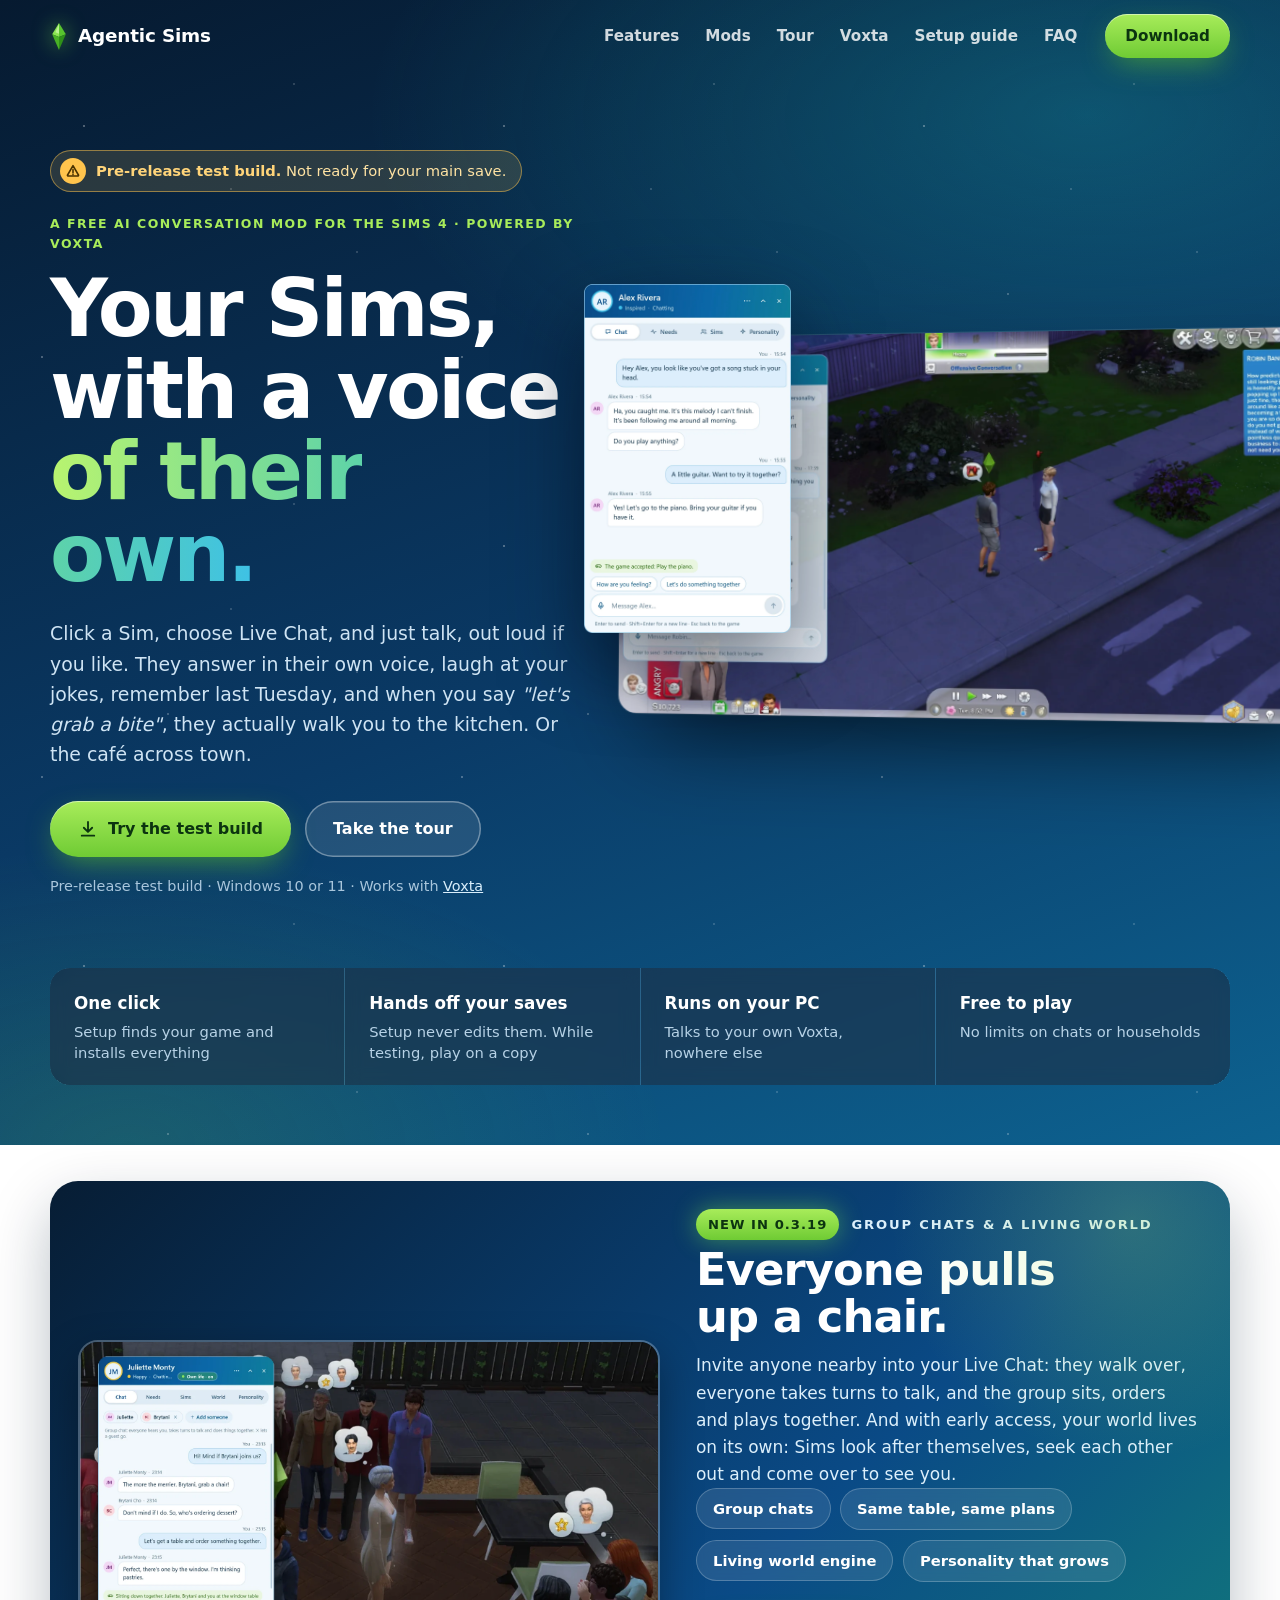
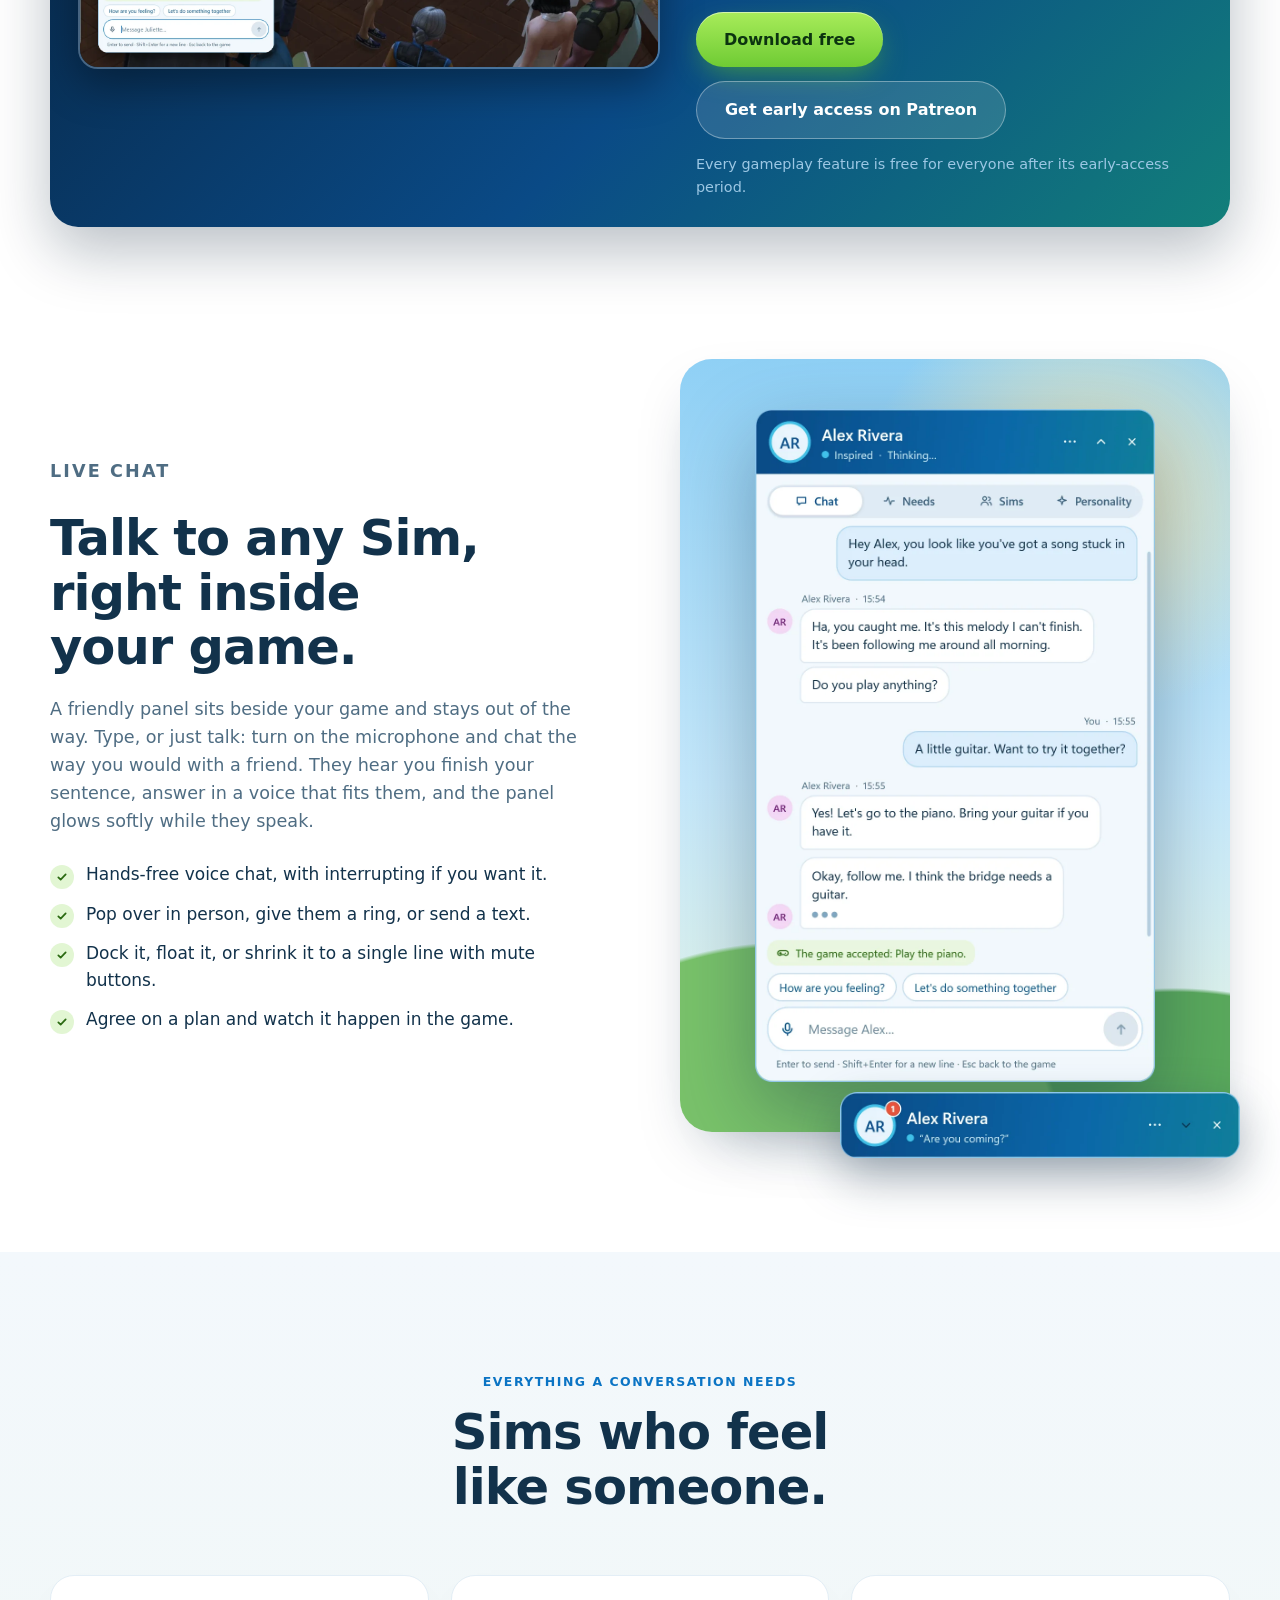
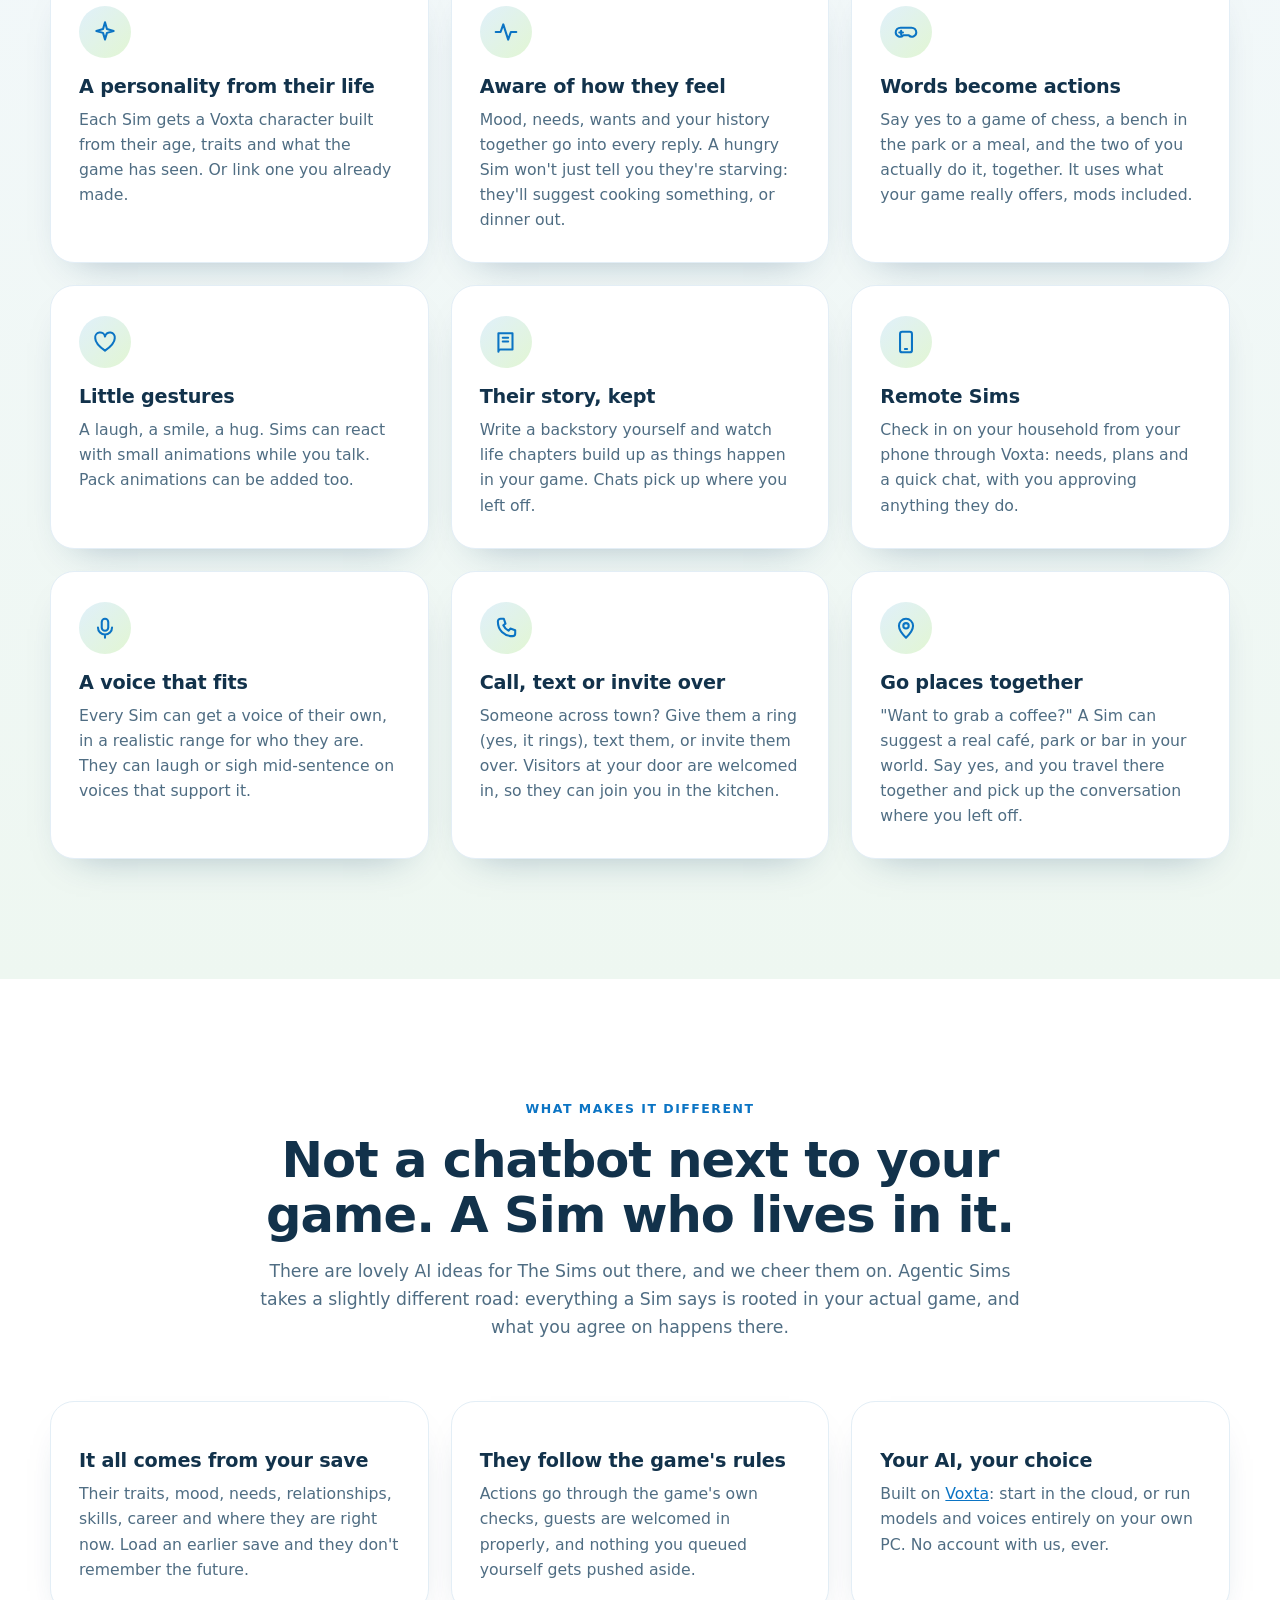
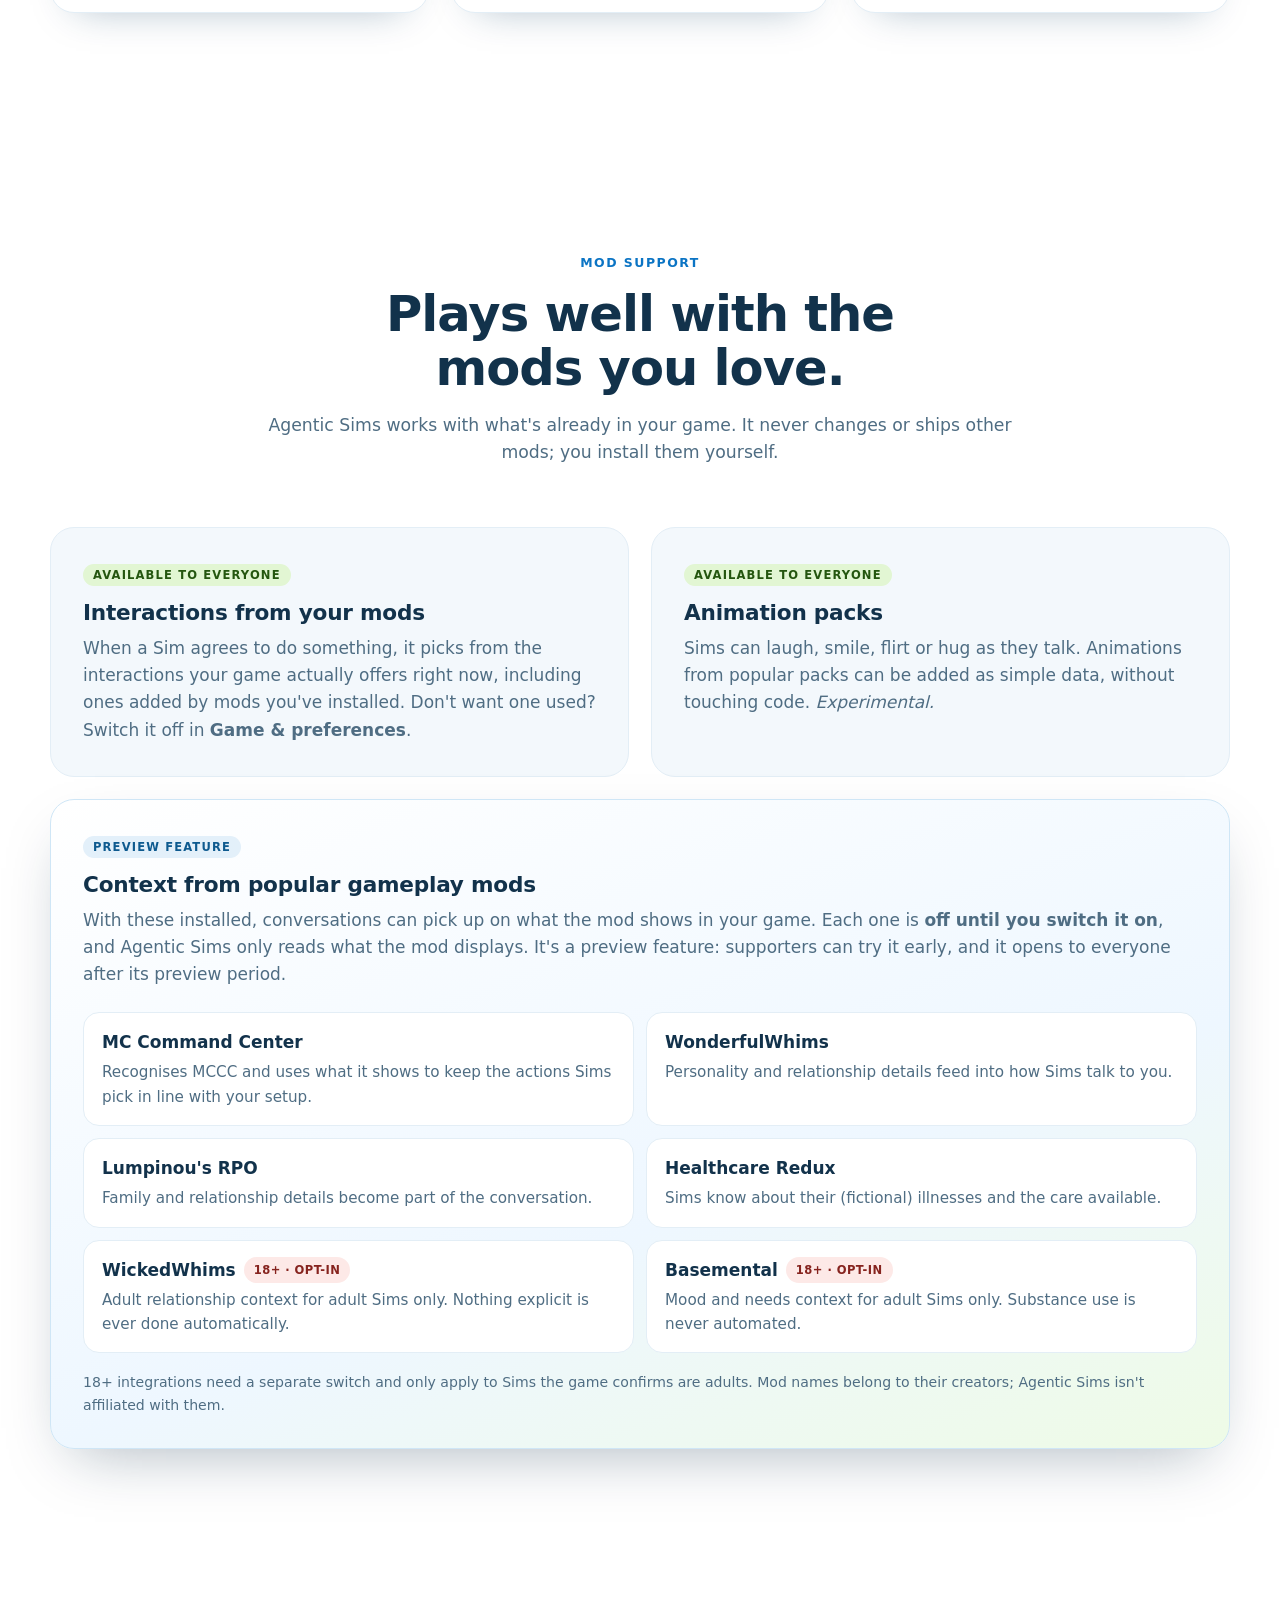
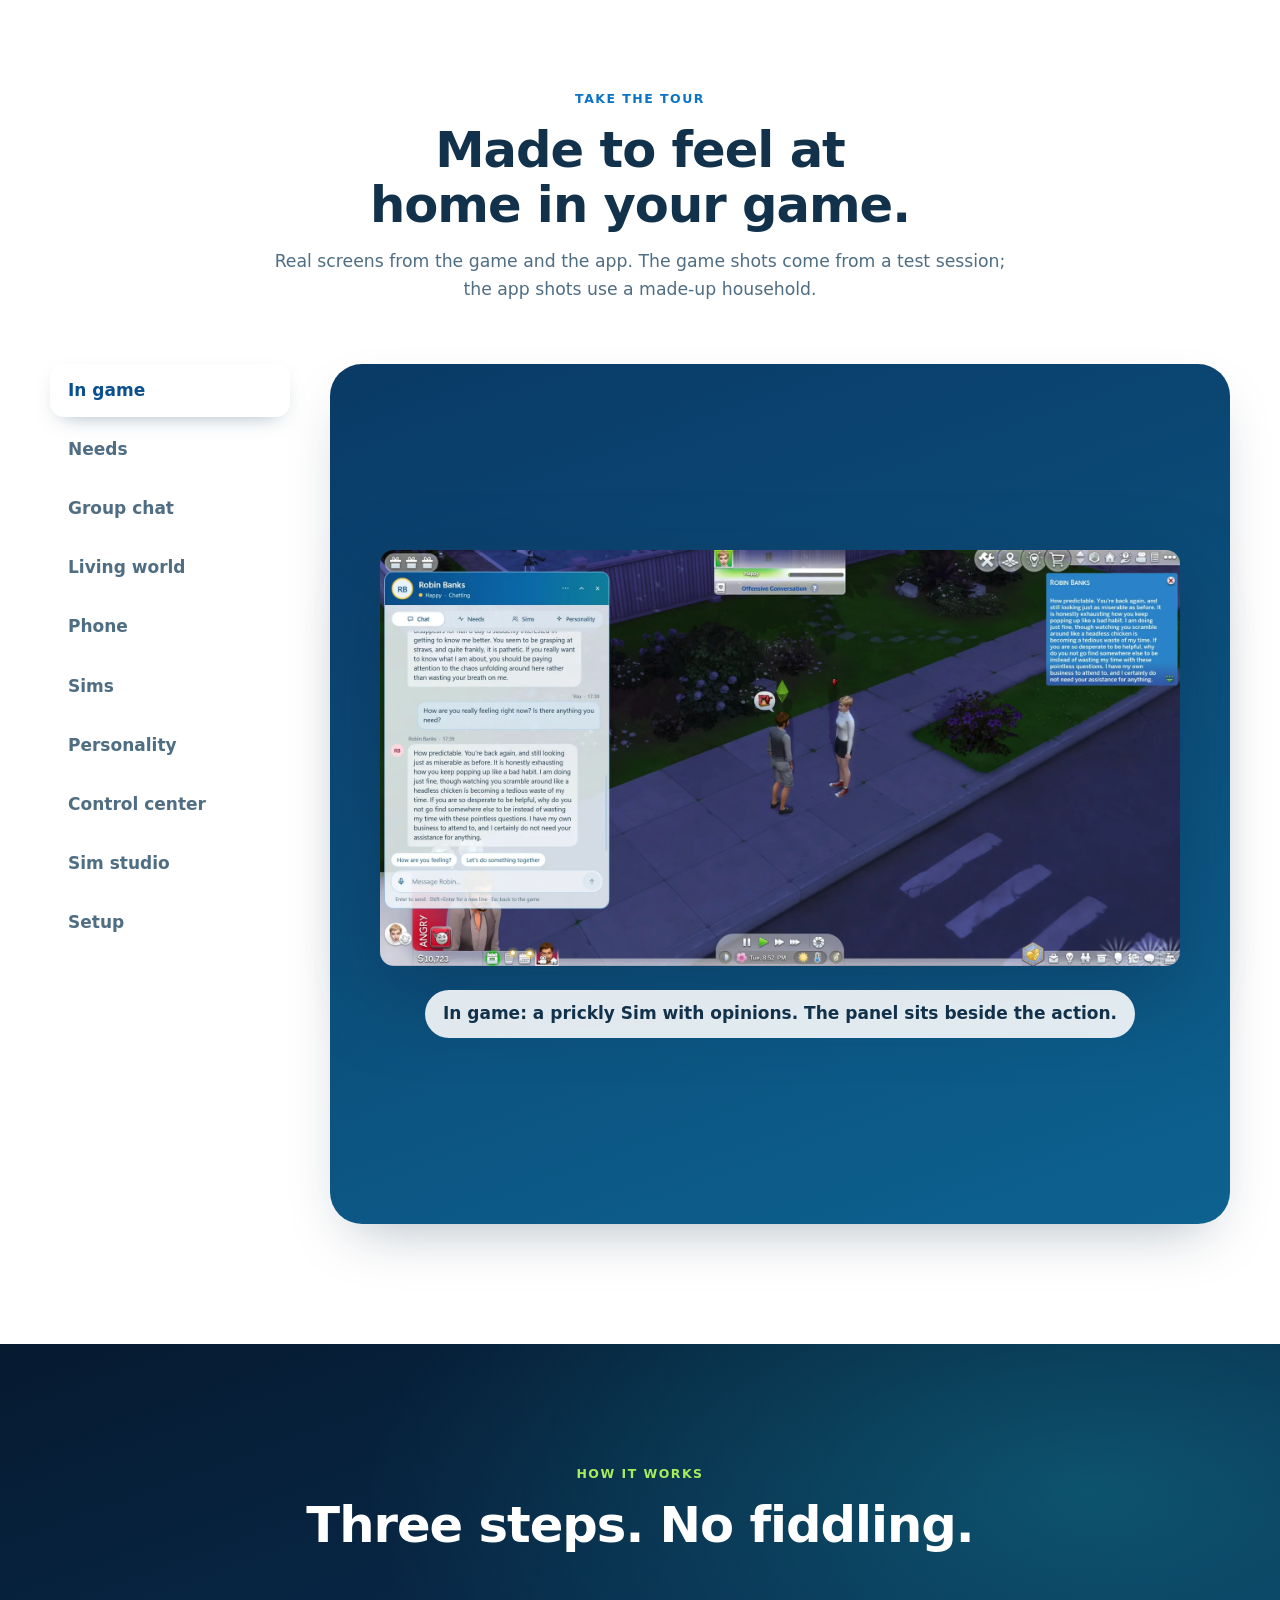
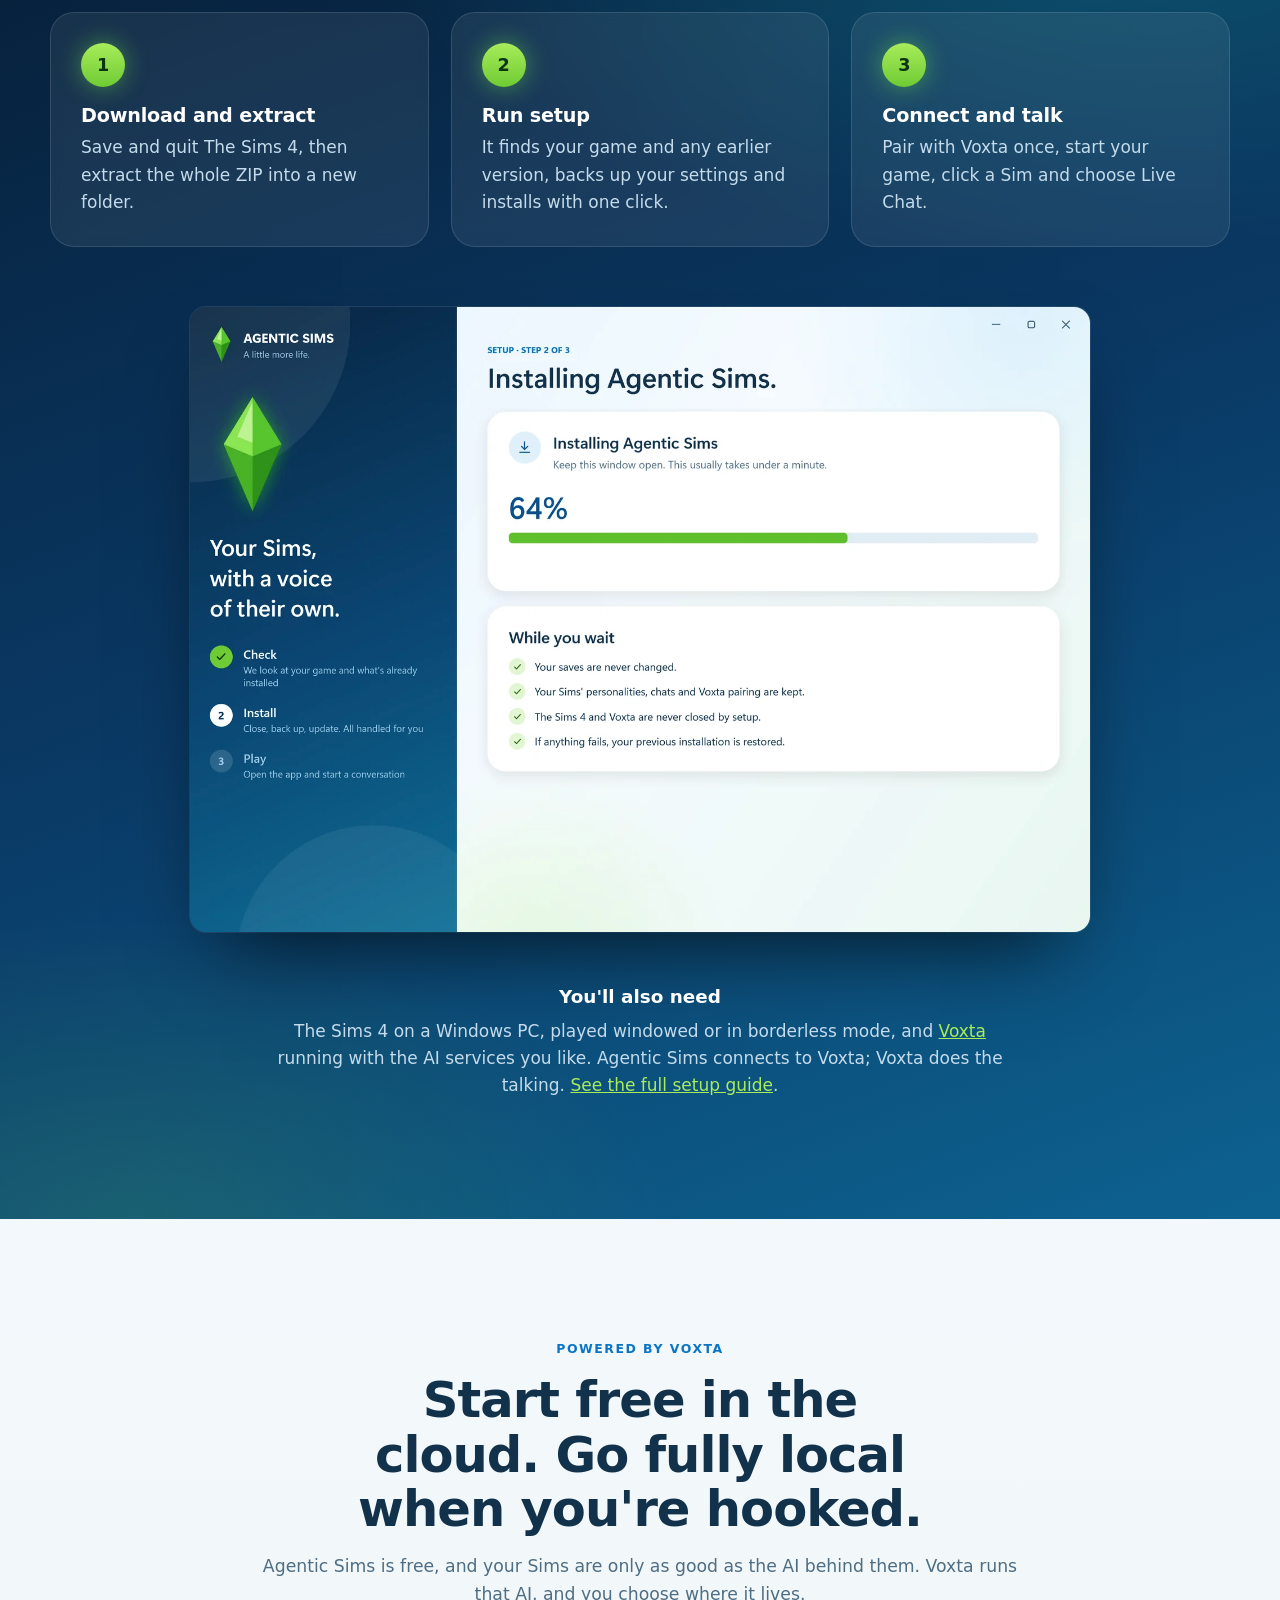
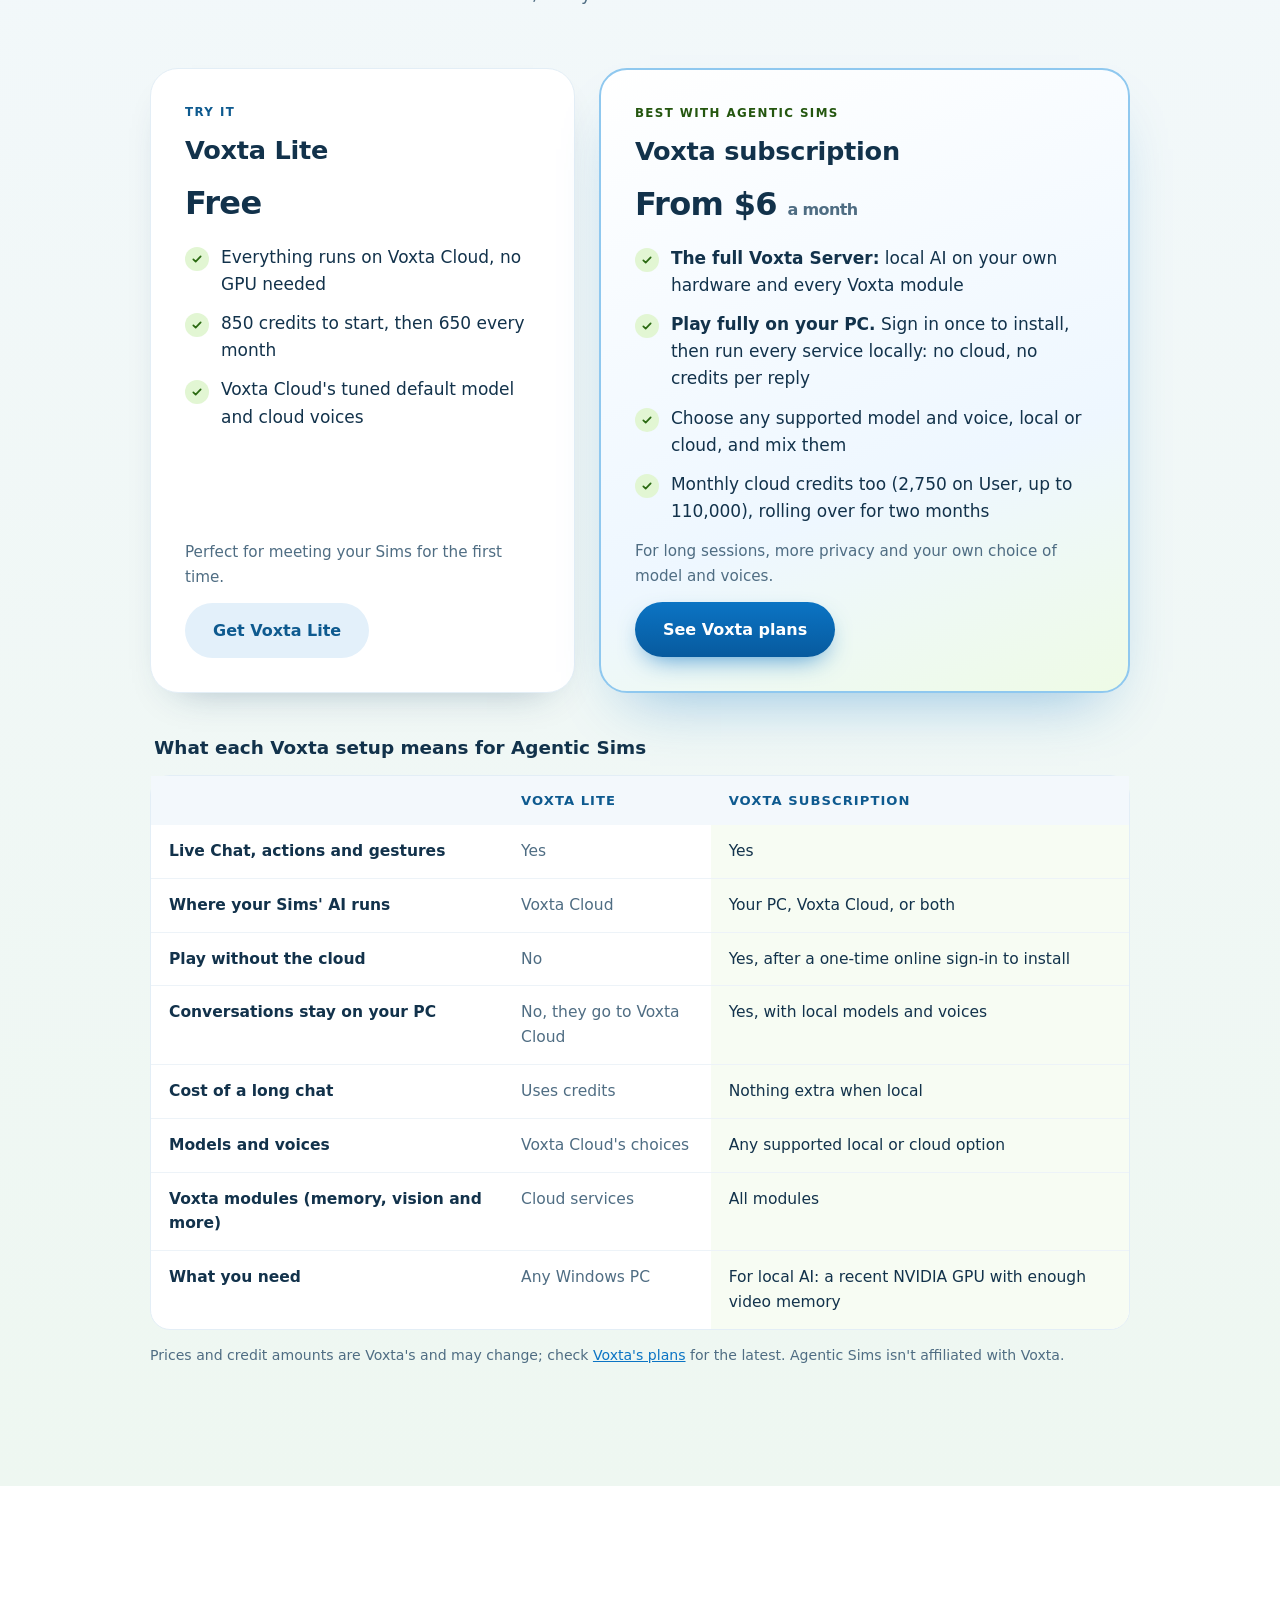
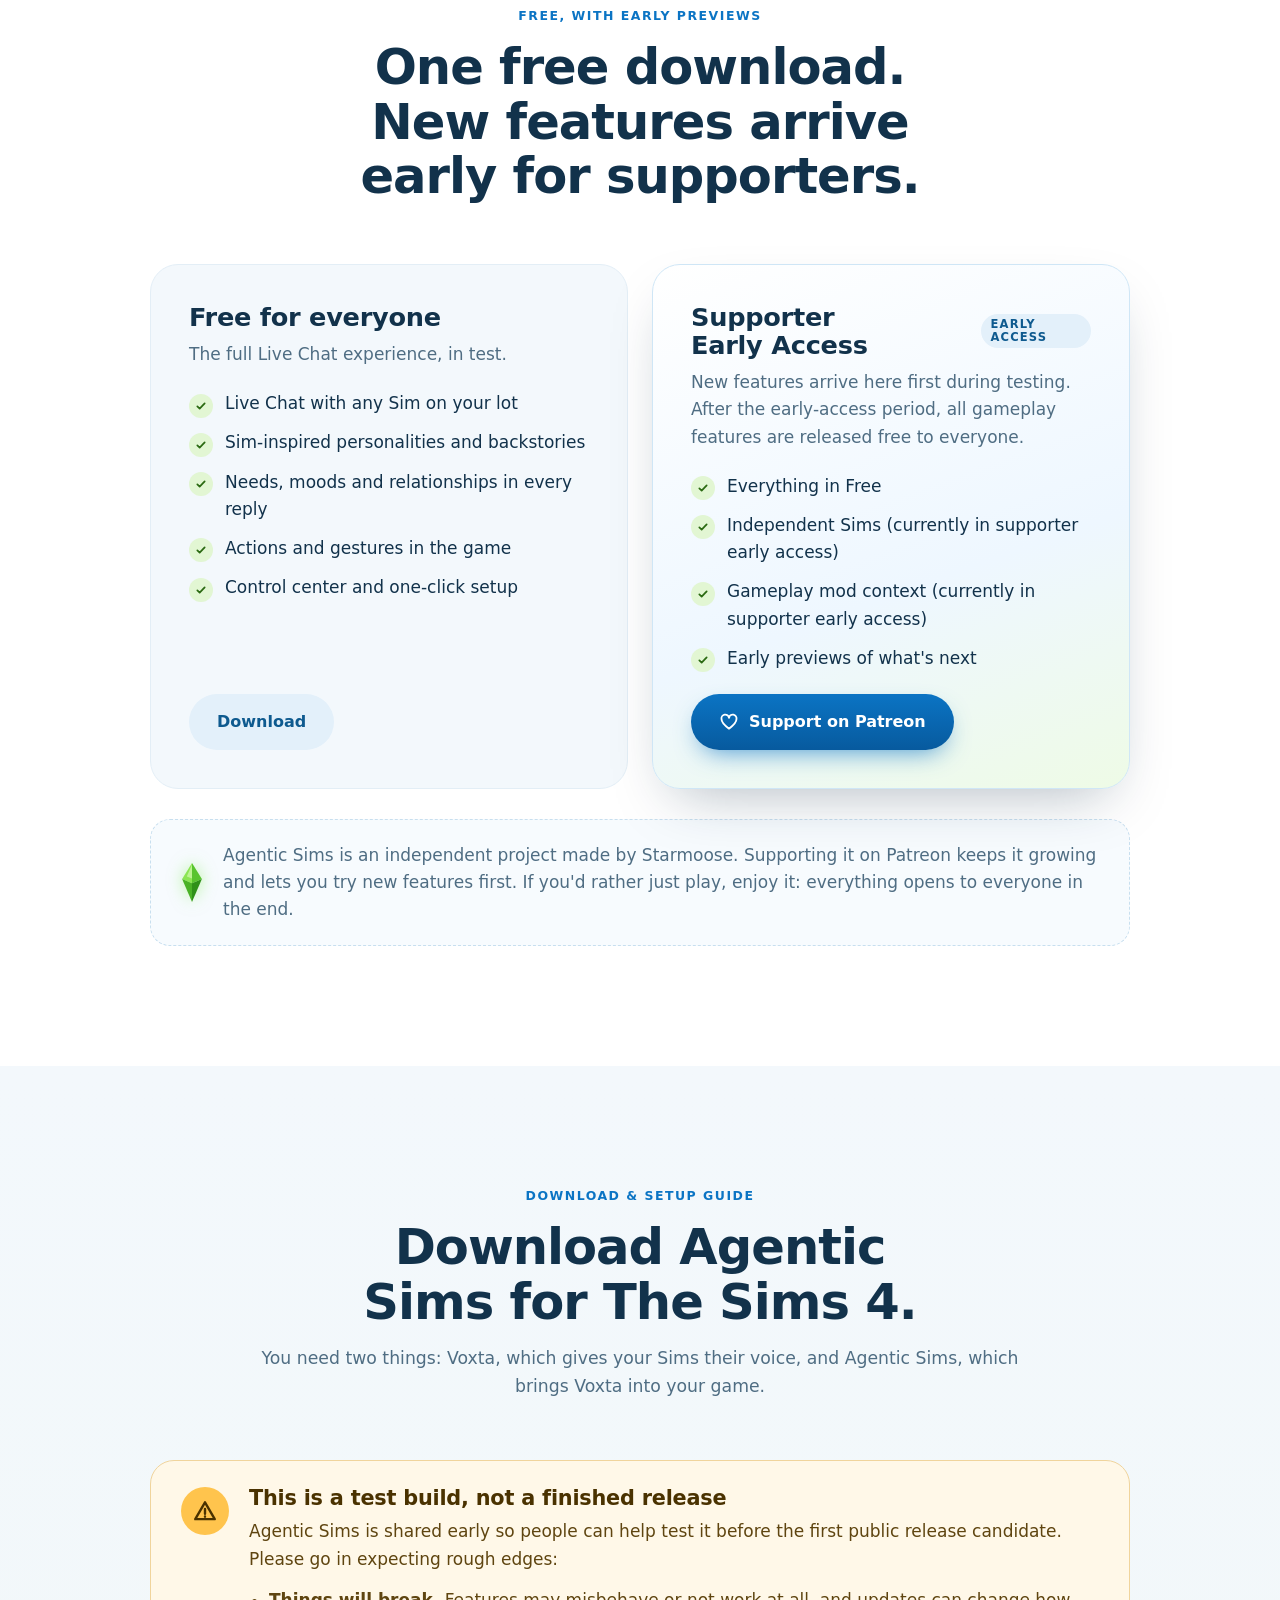
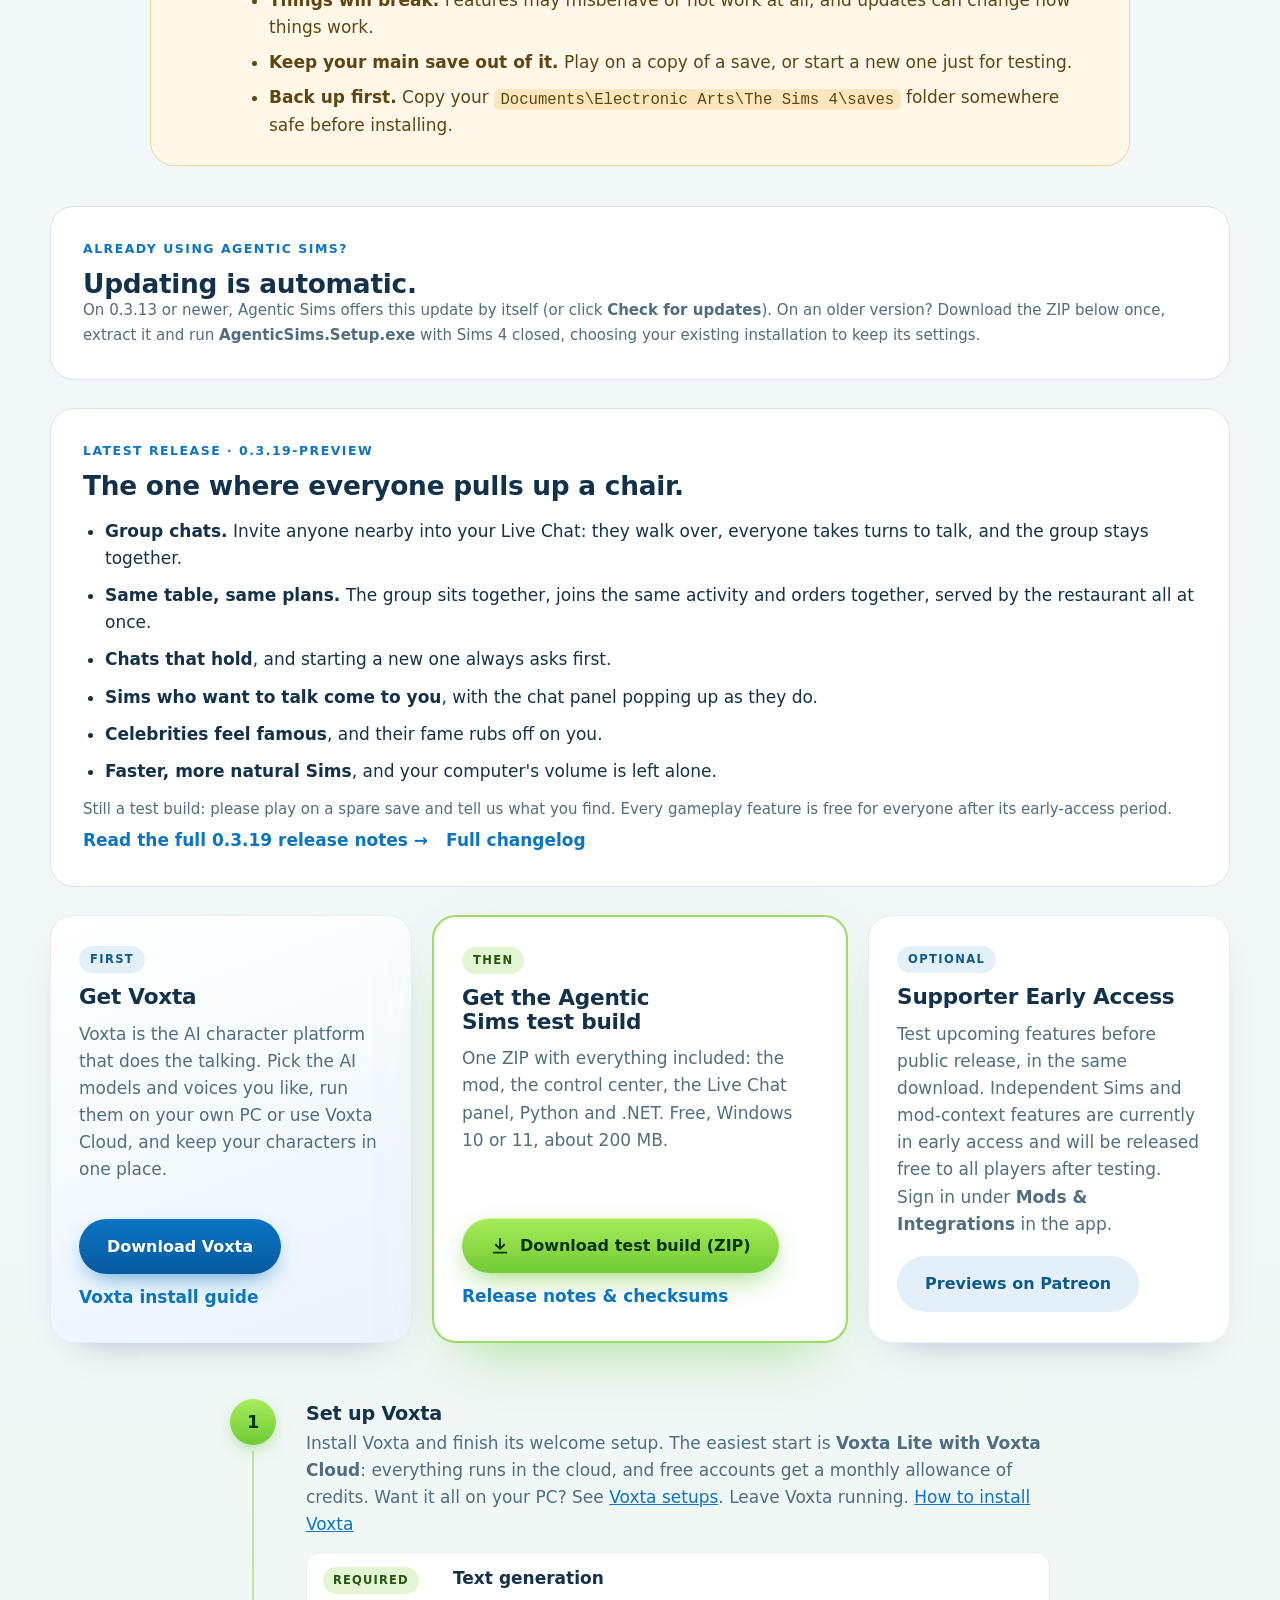
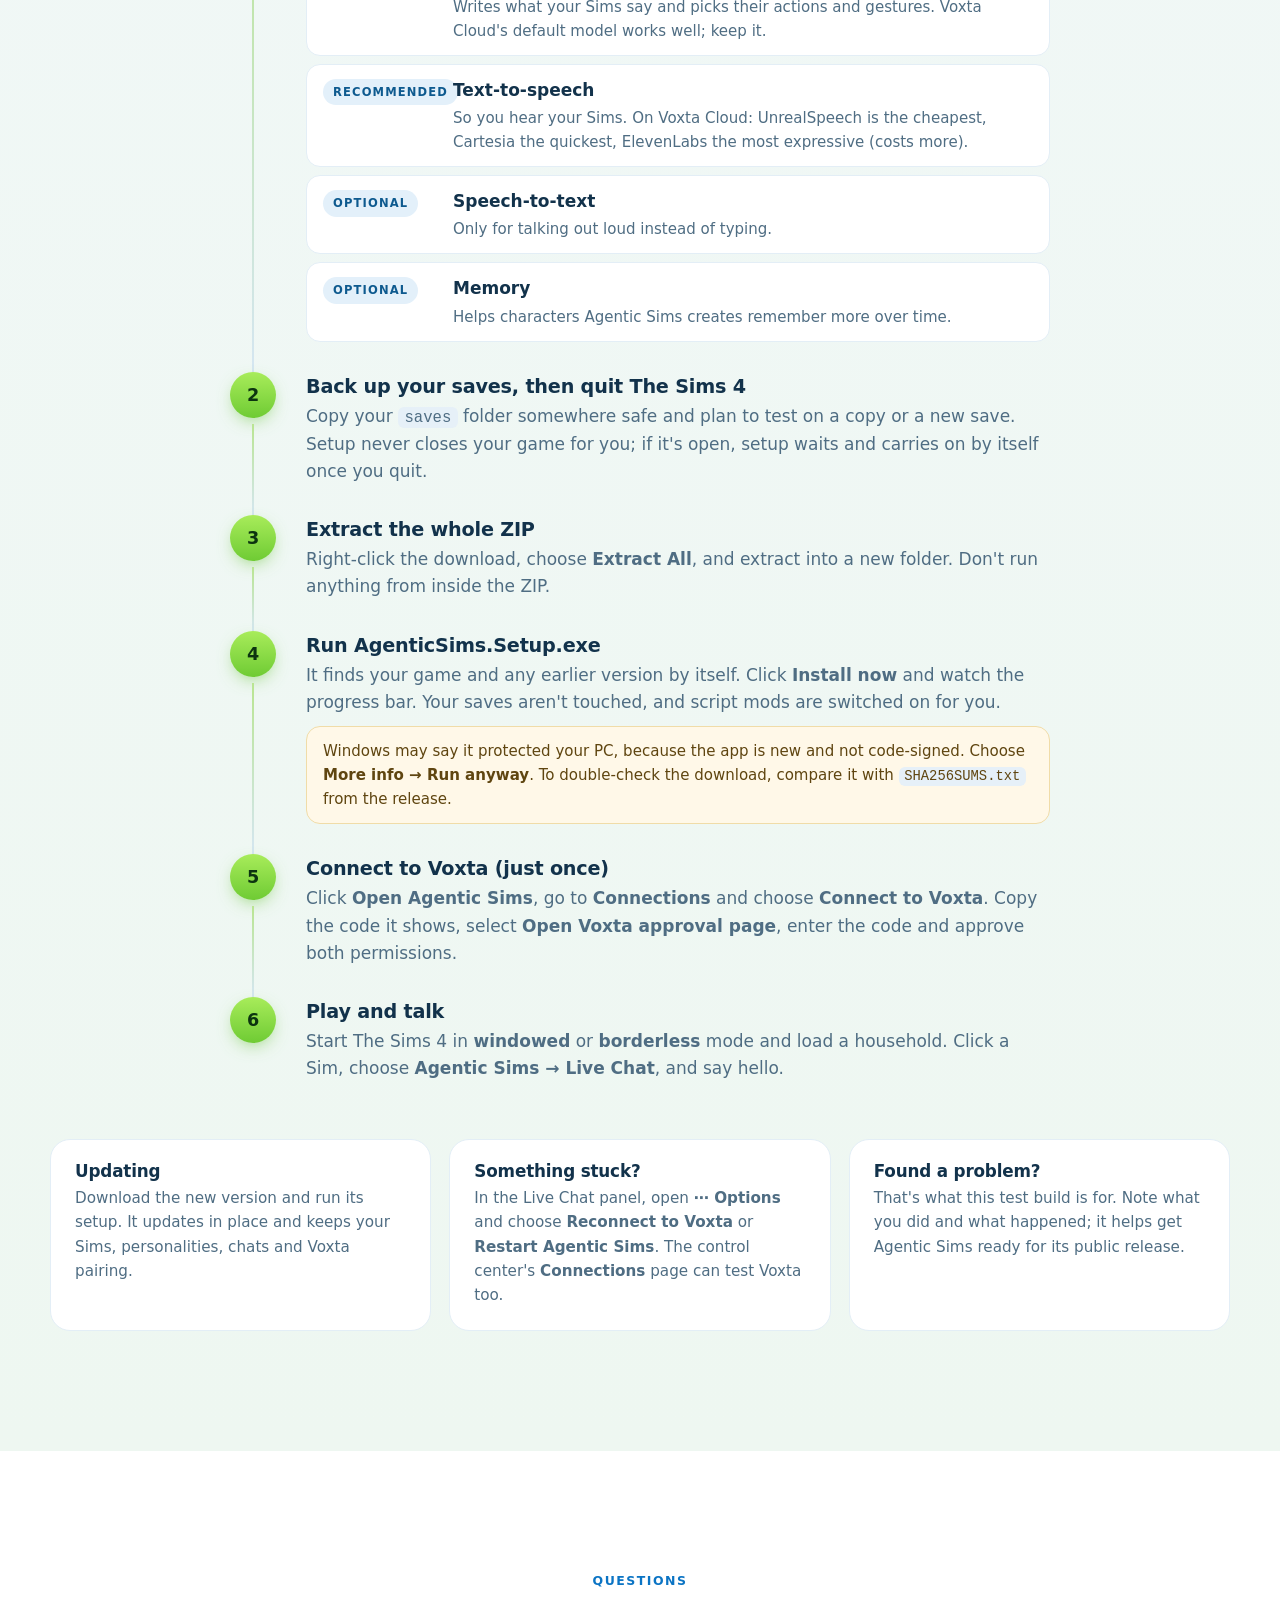
==== commit f1d6823b: "Update website" ====
--- a/index.html
+++ b/index.html
@@ -151,7 +151,7 @@
 <!-- Feature news: what's new in this release, right below the hero -->
 <section class="feature-news" aria-labelledby="feature-news-title">
  <div class="wrap feature-news-card reveal">
-  <figure class="feature-news-shot"><img src="assets/ingame-crowd.webp" alt="In game: a group of Sims at a cafe, chatting together" width="1300" height="730" loading="lazy" decoding="async"></figure>
+  <figure class="feature-news-shot"><img src="assets/ingame-group-chat.webp" alt="In game: a Live Chat group chat with Juliette and Brytani at a cafe" width="1600" height="900" loading="lazy" decoding="async"></figure>
   <div class="feature-news-copy">
    <p class="splash-tag"><span>New in 0.3.19</span> Group chats &amp; a living world</p>
    <h2 id="feature-news-title">Everyone pulls up a chair.</h2>
@@ -319,6 +319,7 @@
    <div class="tabs" role="tablist" aria-label="Screens">
     <button role="tab" aria-selected="true" aria-controls="shot" data-src="assets/ingame-chat.webp" data-kind="app" data-alt="In game: the Live Chat panel beside two Sims talking on a street at night." data-caption="In game: a prickly Sim with opinions. The panel sits beside the action.">In game</button>
     <button role="tab" aria-selected="false" aria-controls="shot" data-src="assets/ingame-needs.webp" data-kind="app" data-alt="In game: the Needs tab showing needs, wants and the relationship with the Sim." data-caption="Needs, wants and your relationship, live from the game.">Needs</button>
+    <button role="tab" aria-selected="false" aria-controls="shot" data-src="assets/ingame-group-chat.webp" data-kind="app" data-alt="In game: a group chat in Live Chat with two Sims at a cafe." data-caption="Group chat: invite anyone nearby, and everyone talks, sits and orders together.">Group chat</button>
     <button role="tab" aria-selected="false" aria-controls="shot" data-src="assets/ingame-crowd.webp" data-kind="app" data-alt="In game: a crowd of Sims at a cafe gathering and chatting on their own." data-caption="Sims living their own lives seek each other out, and a group conversation forms.">Living world</button>
     <button role="tab" aria-selected="false" aria-controls="shot" data-src="assets/ingame-phone-app.webp" data-kind="app" data-alt="In game: the Agentic Sims app on the Sim's phone." data-caption="Agentic Sims lives on your Sim's phone too: call or text anyone in your world.">Phone</button>
     <button role="tab" aria-selected="false" aria-controls="shot" data-src="assets/panel-sims.webp" data-kind="panel" data-alt="The Sims tab listing everyone in the household." data-caption="Everyone in your world. Start a chat or switch their independence on.">Sims</button>
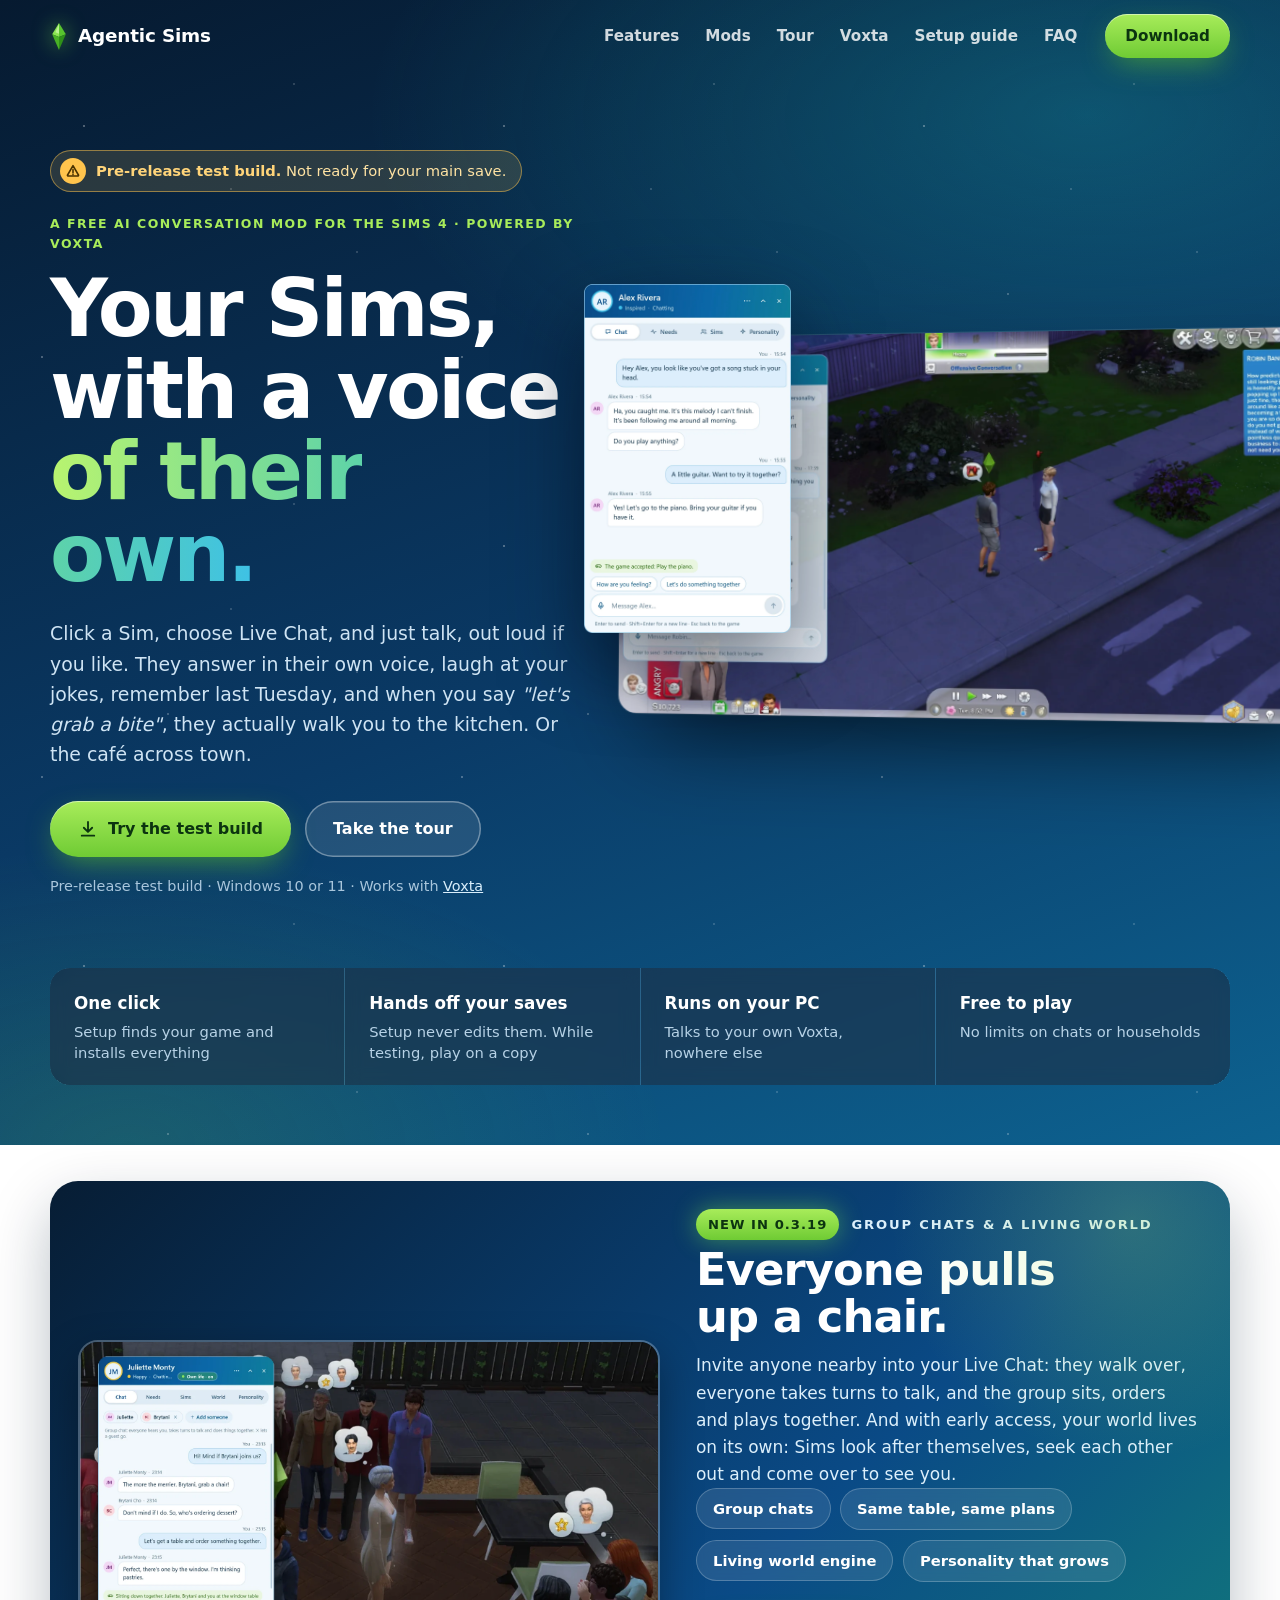
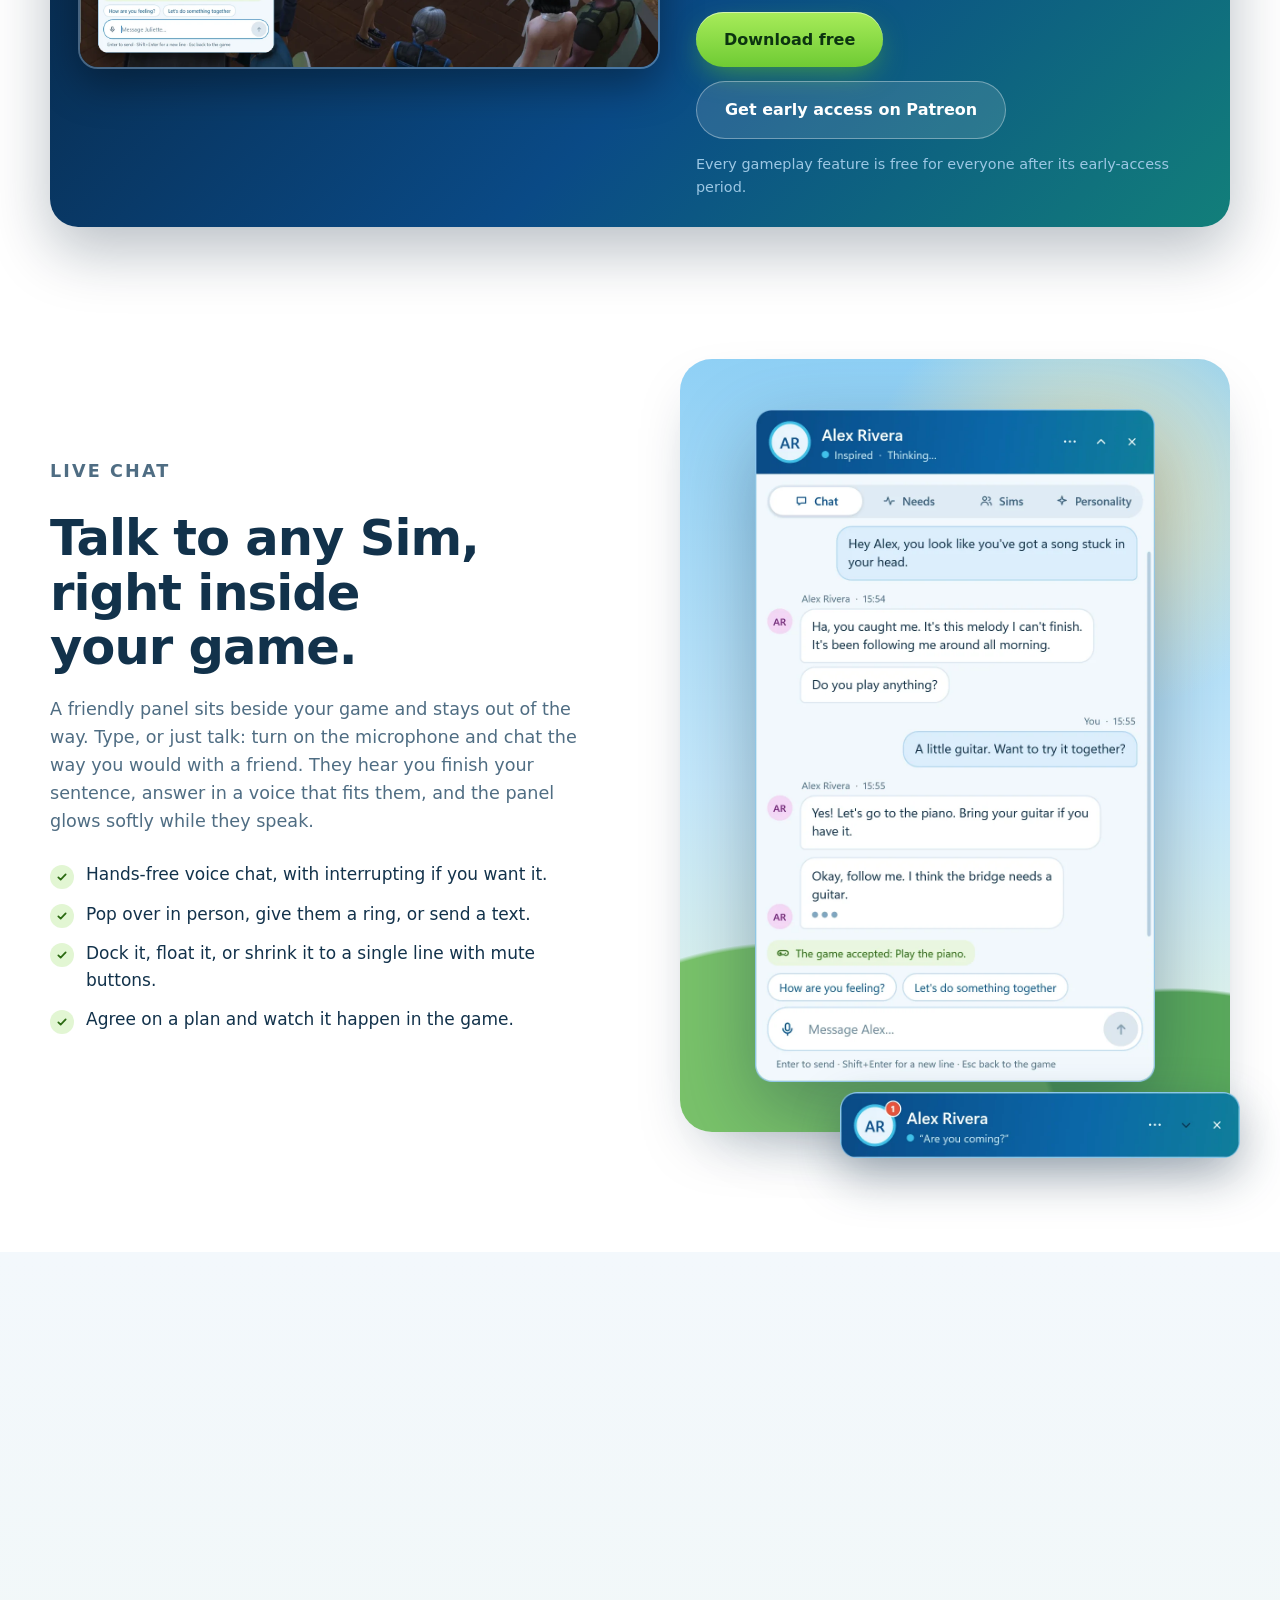
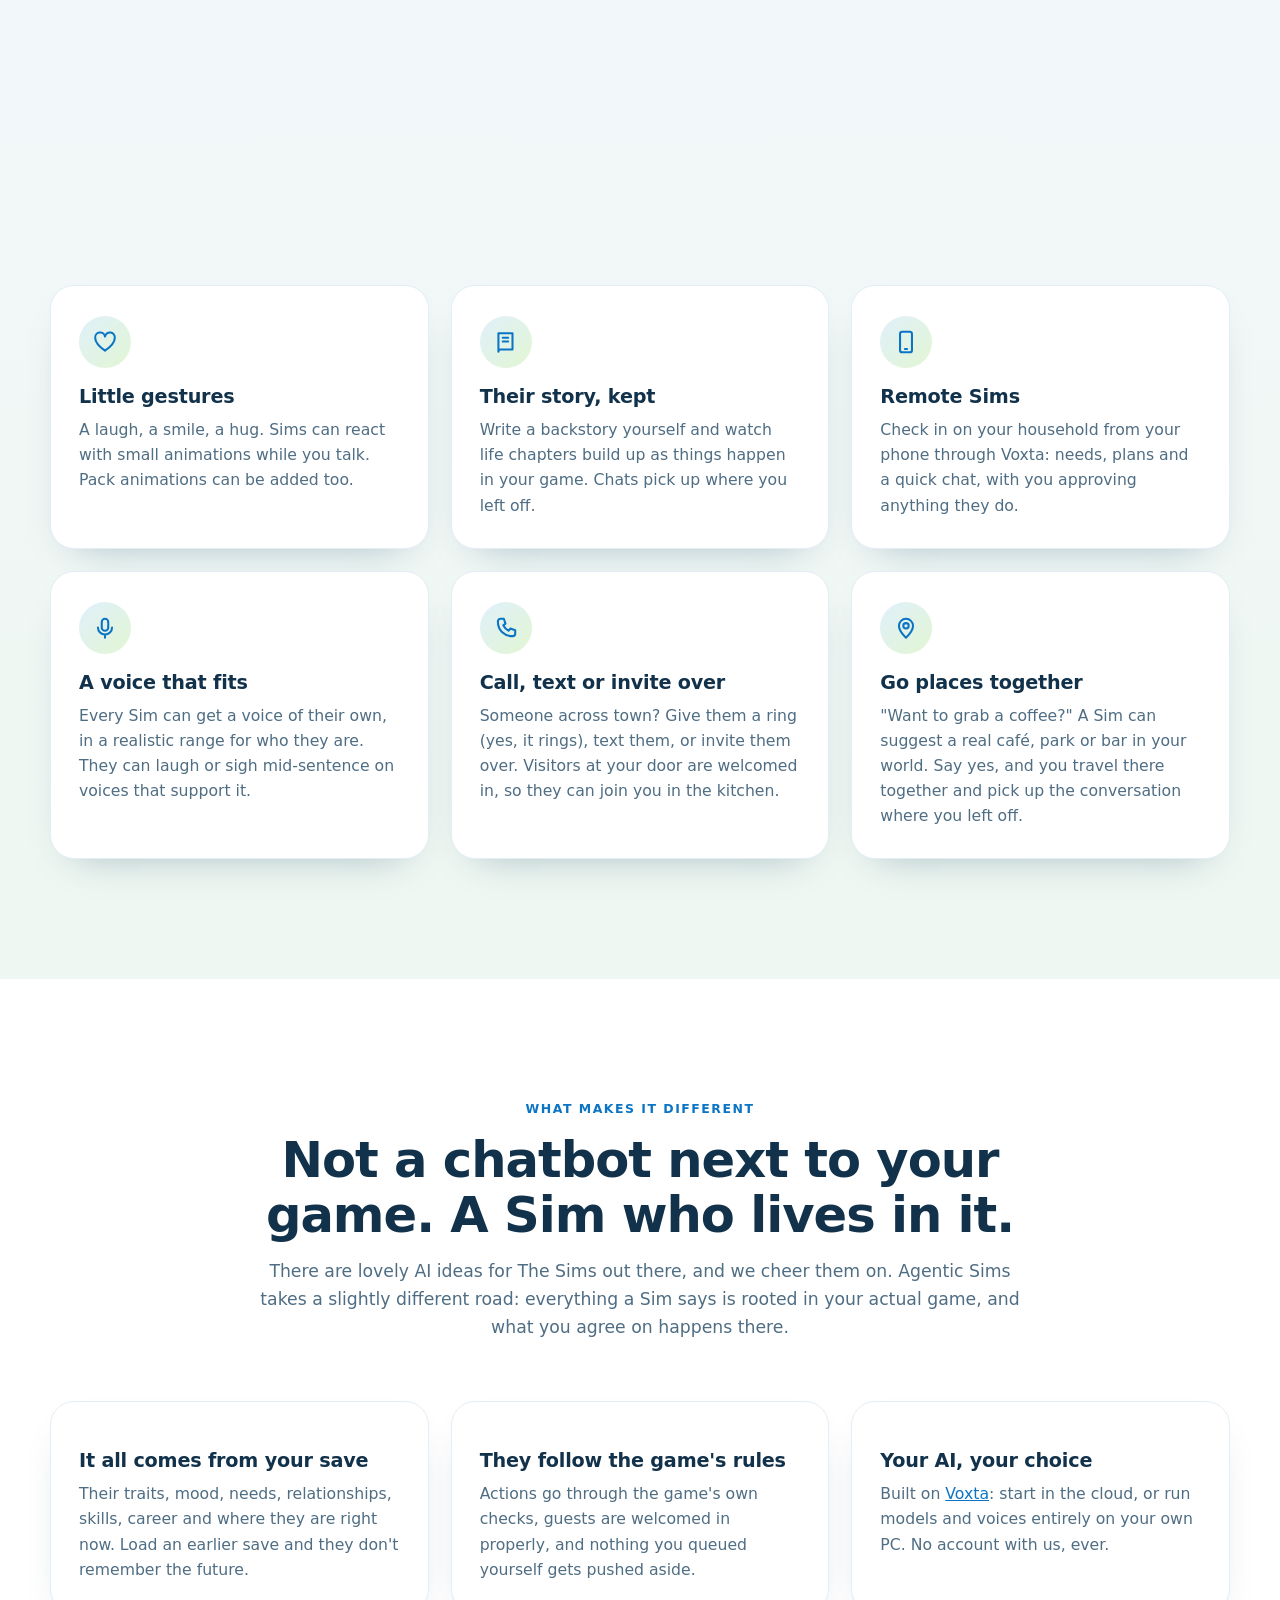
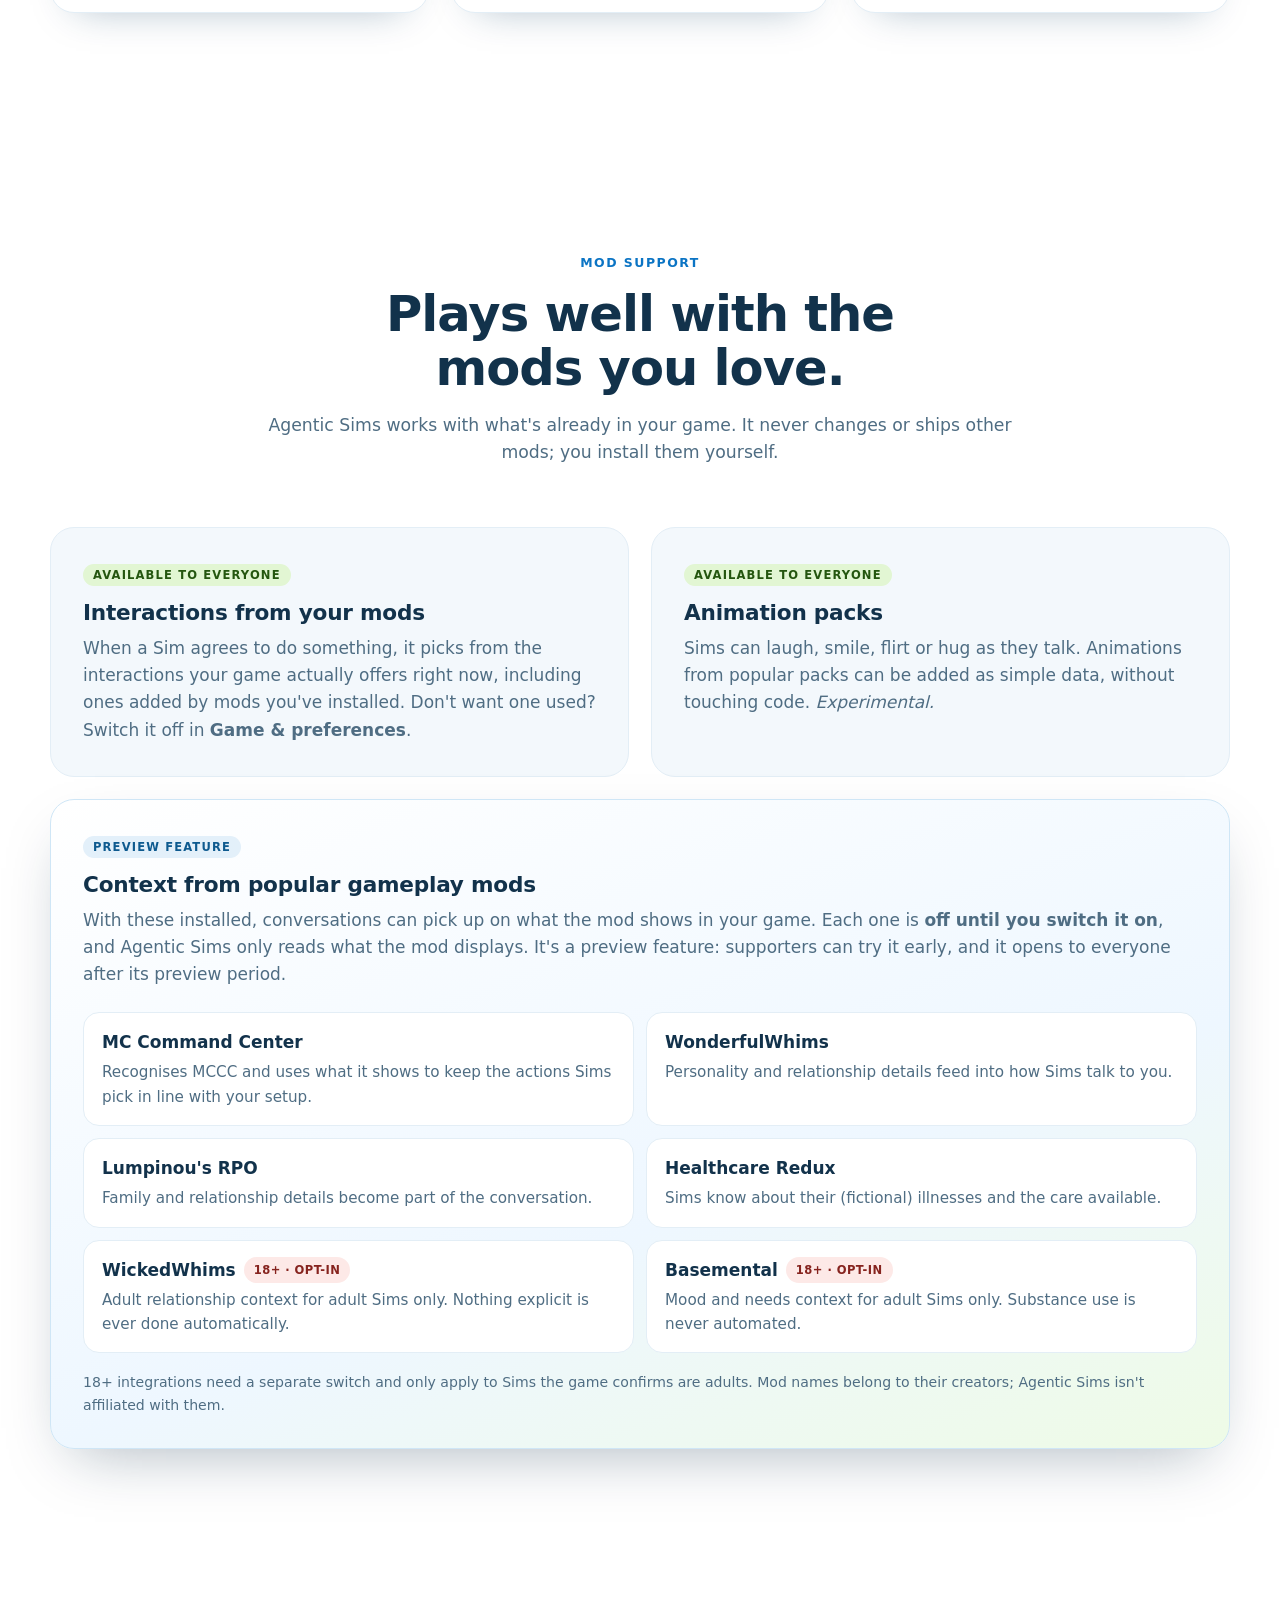
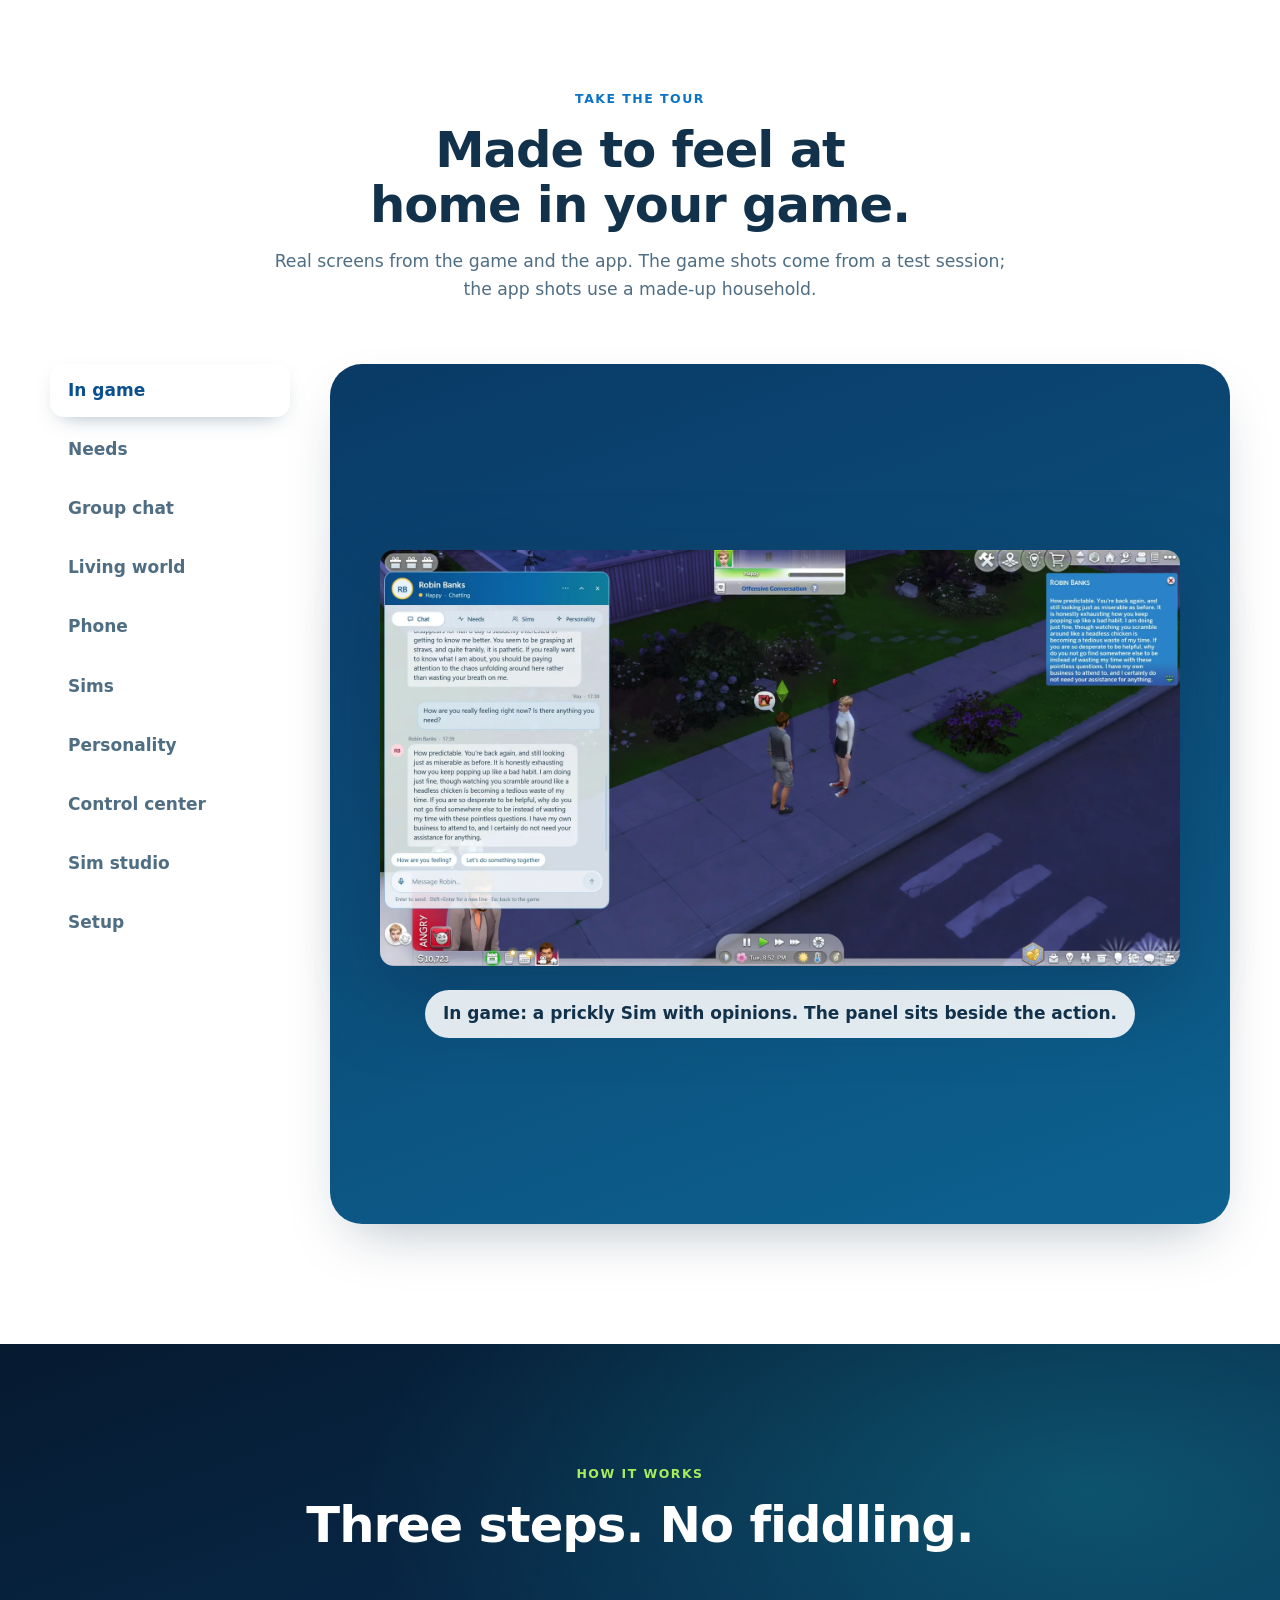
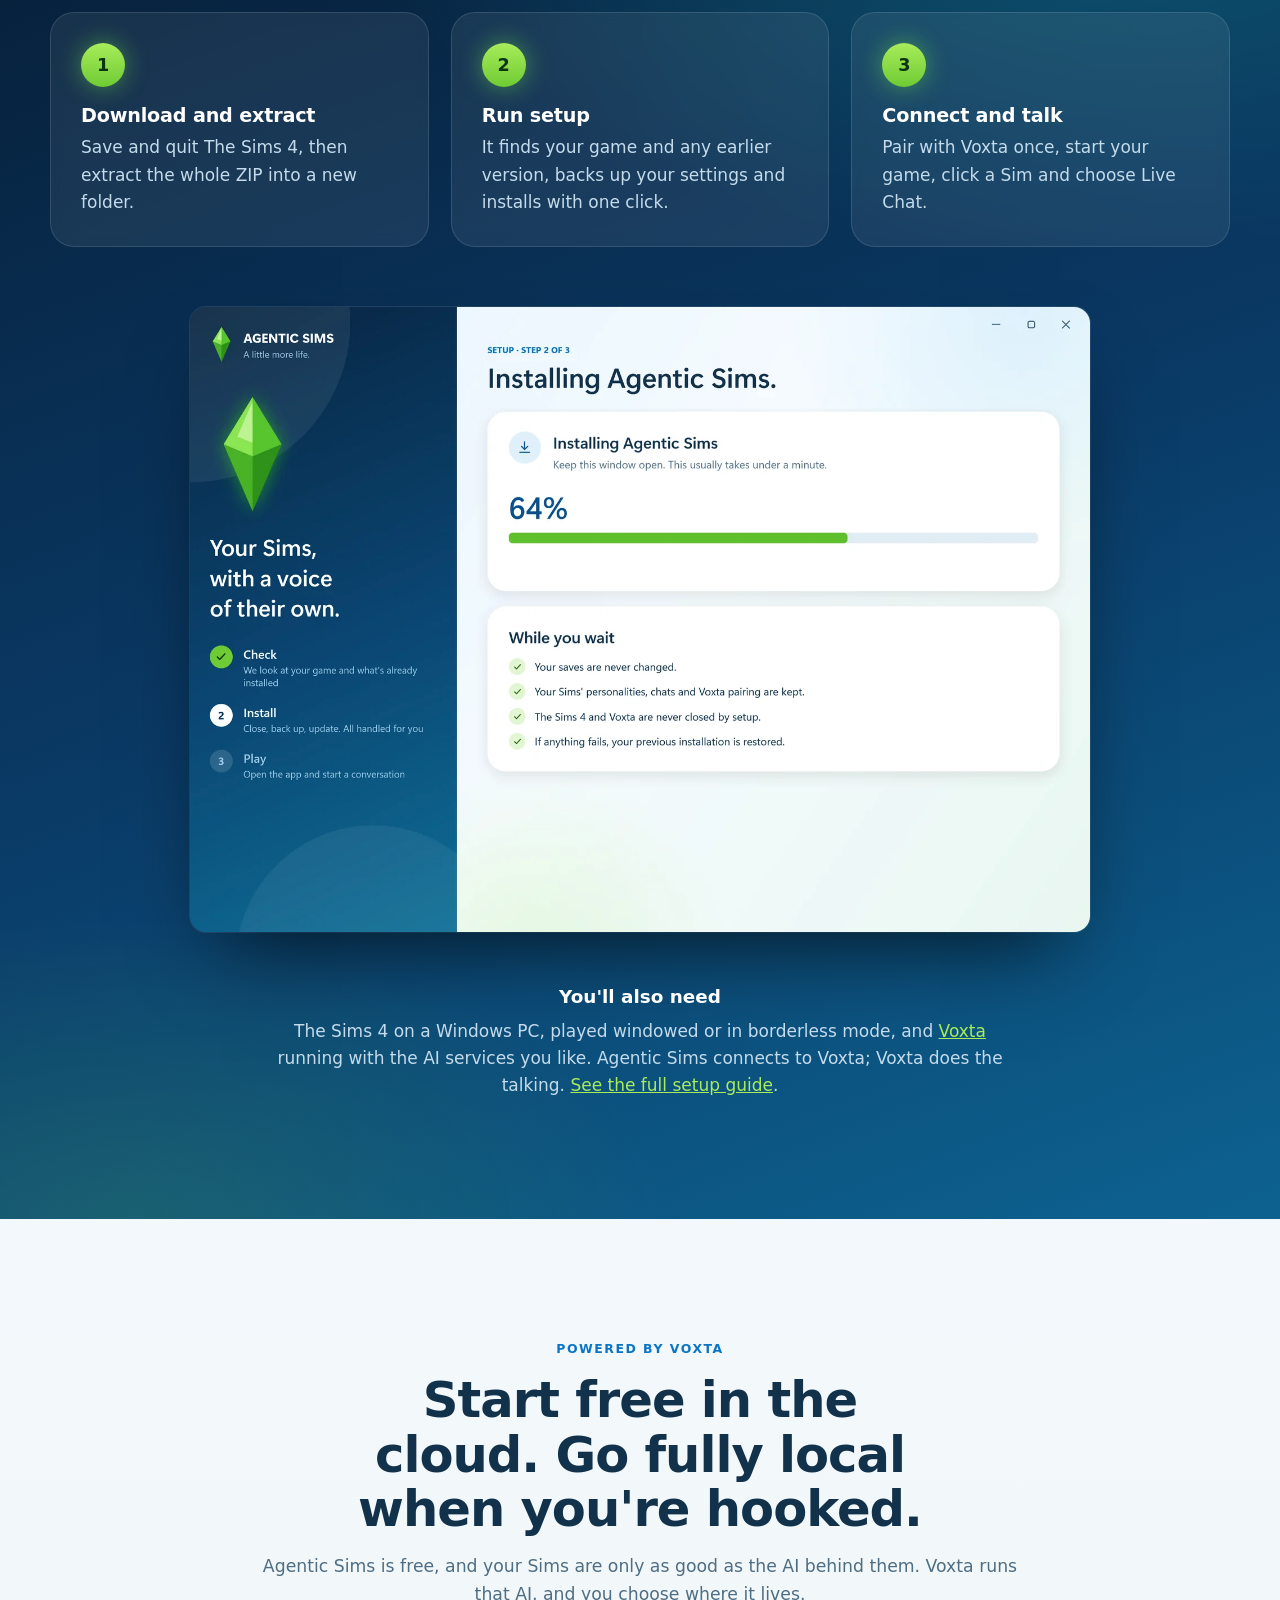
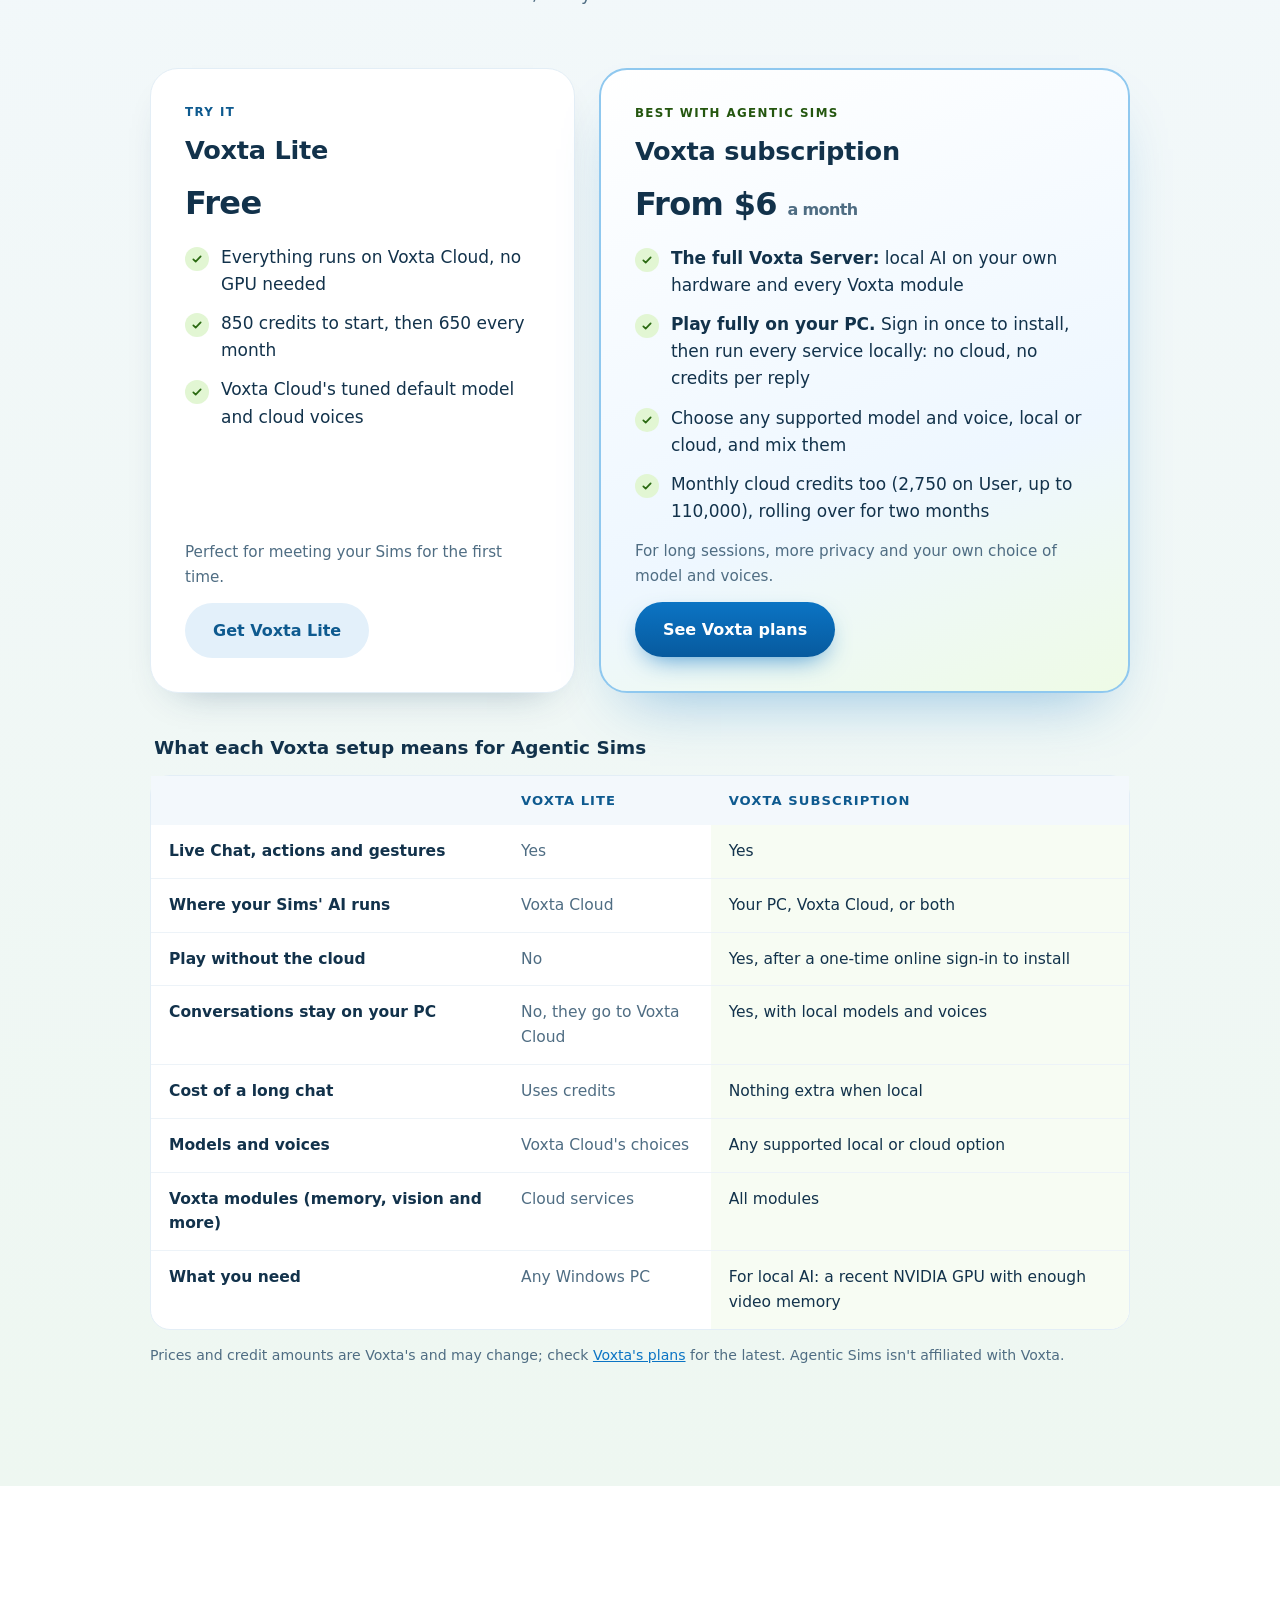
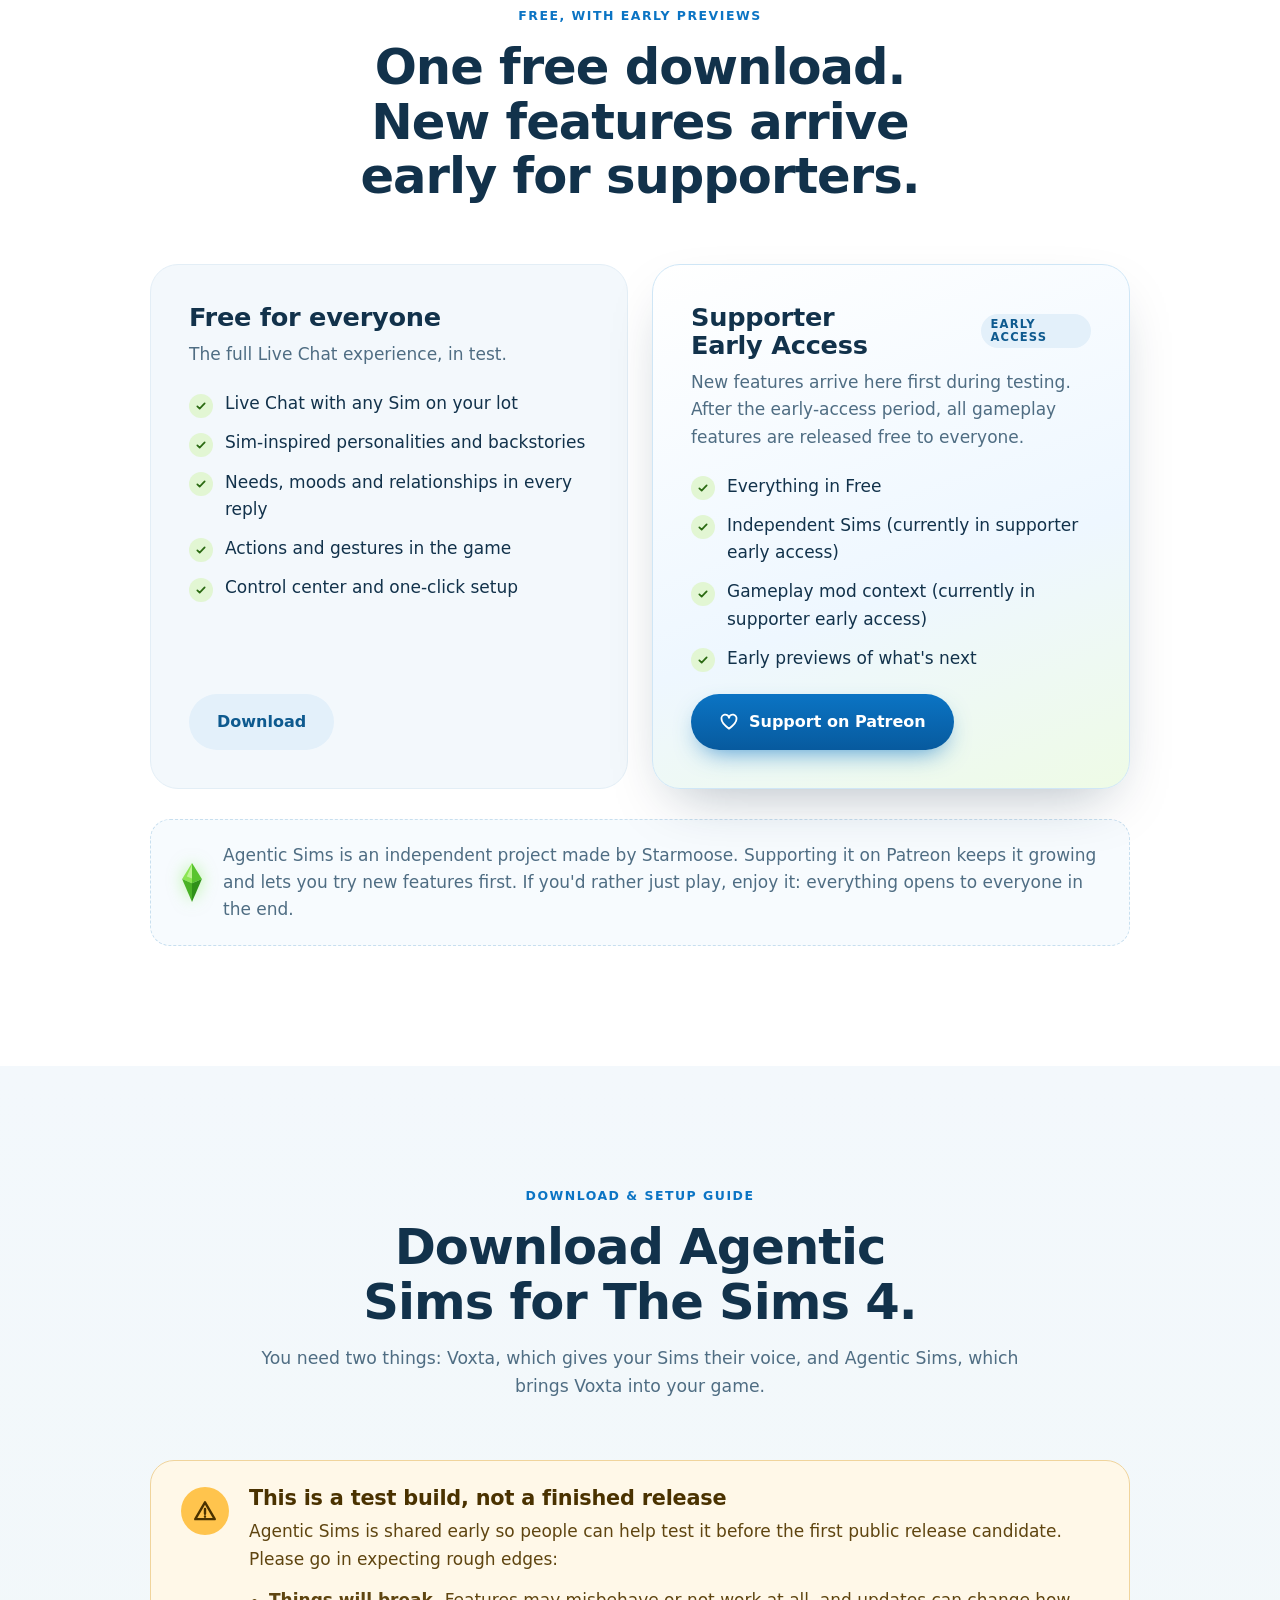
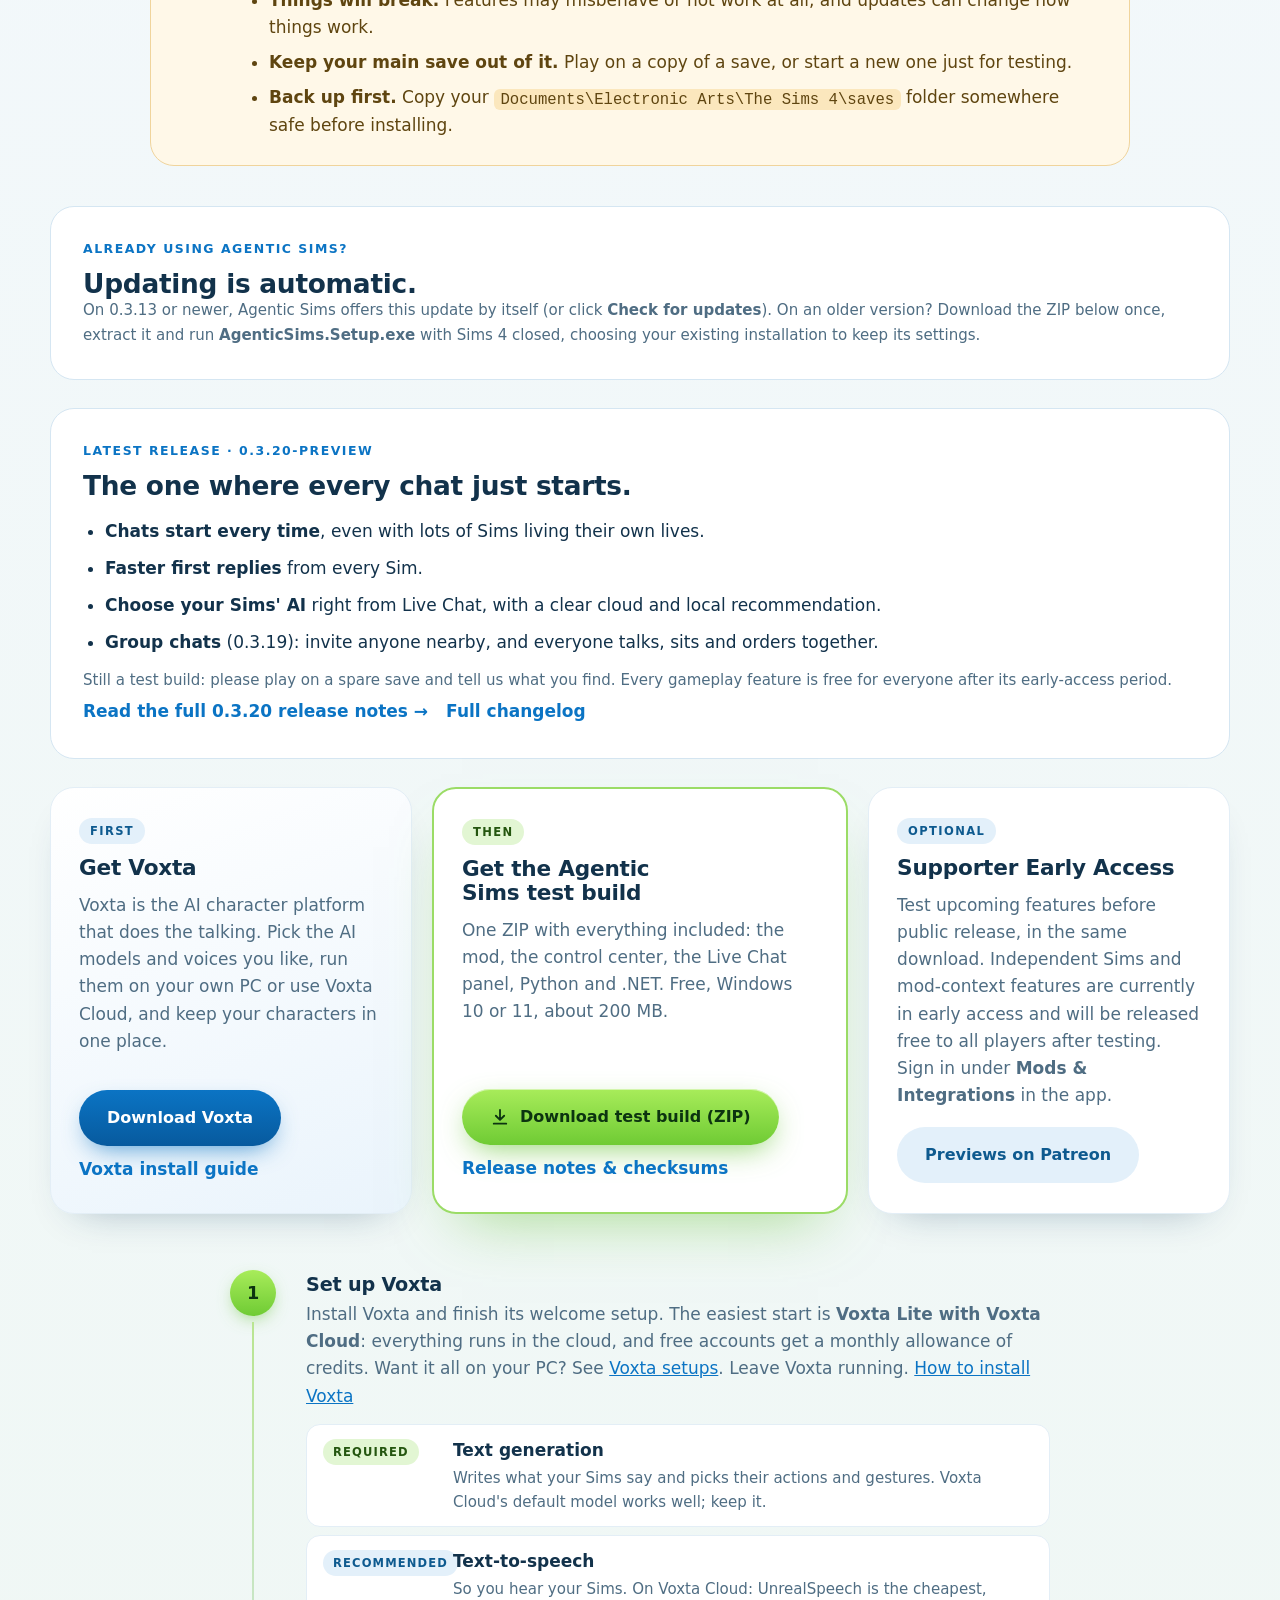
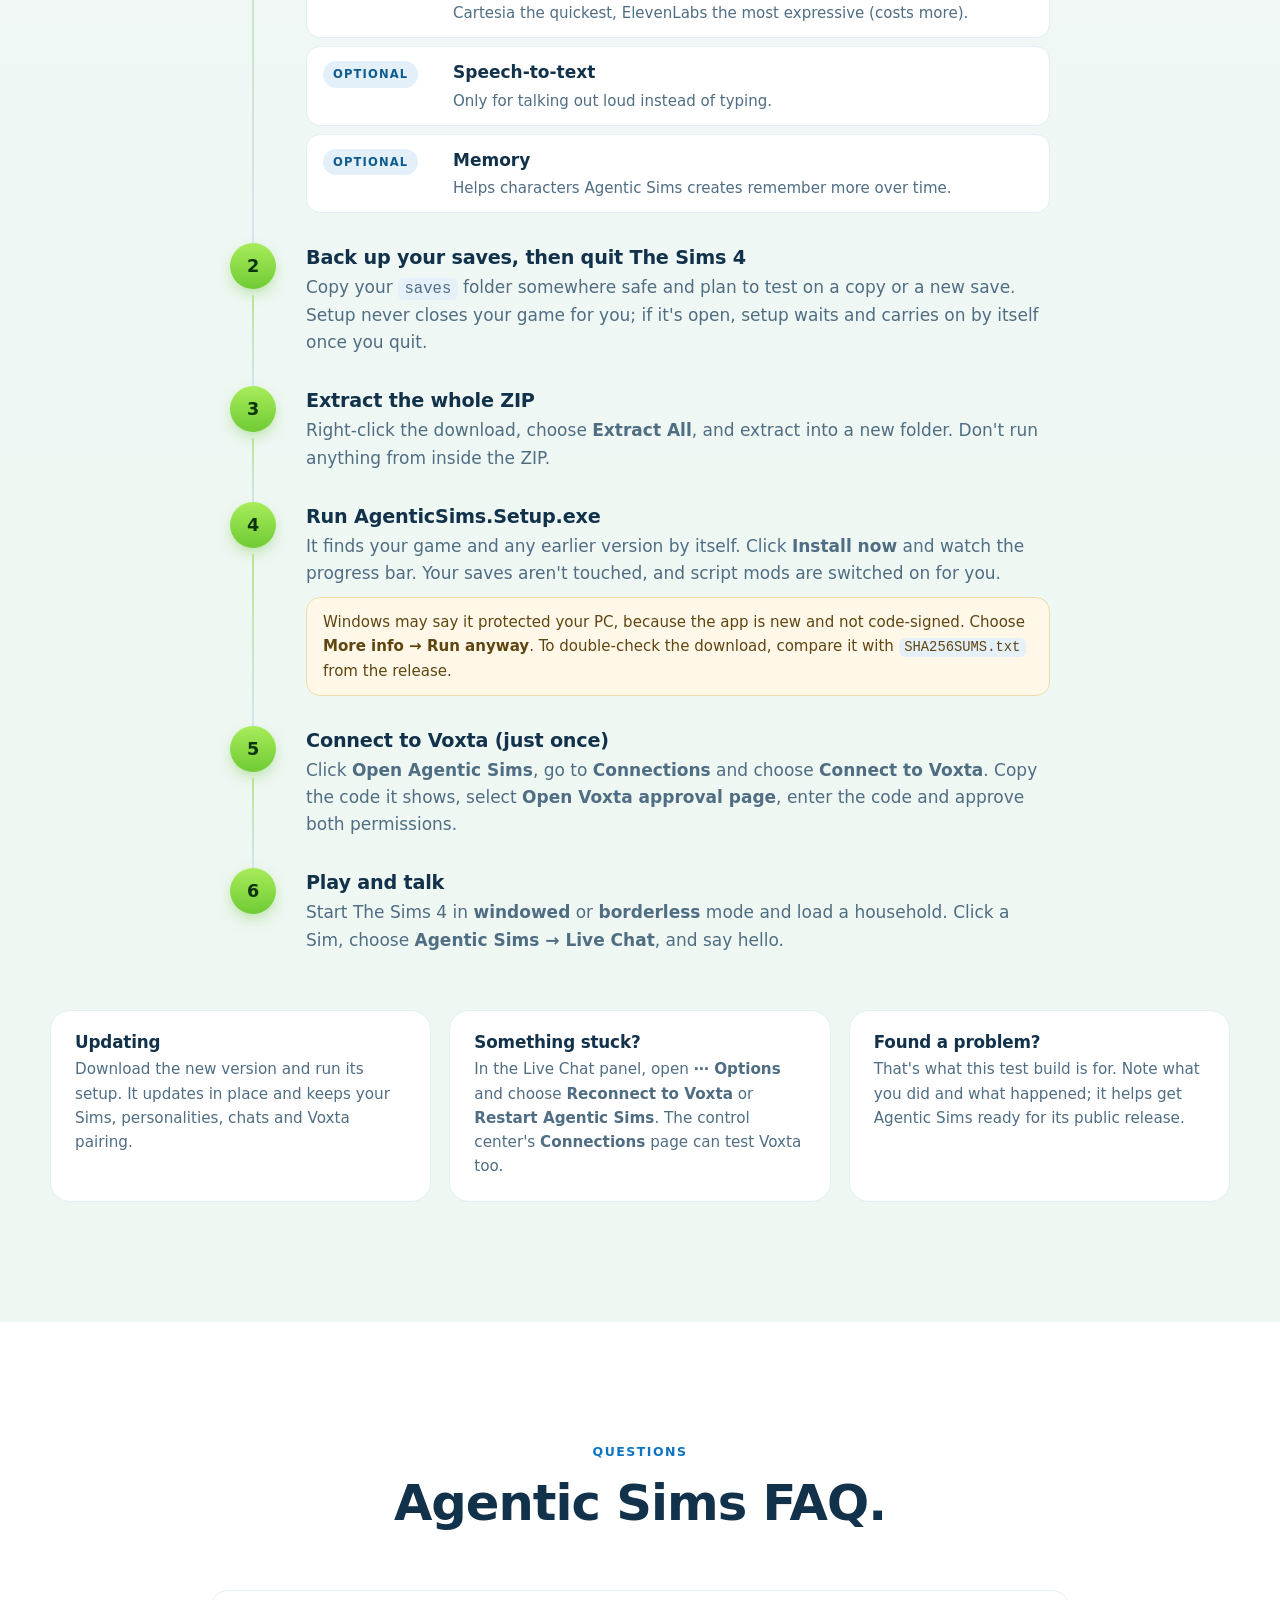
==== commit a889c7fb: "Update website" ====
--- a/index.html
+++ b/index.html
@@ -481,19 +481,17 @@
   </aside>
 
   <aside class="release-highlights" id="release-notes" aria-labelledby="release-title">
-   <p class="eyebrow">Latest release · 0.3.19-preview</p>
-   <h3 id="release-title">The one where everyone pulls up a chair.</h3>
+   <p class="eyebrow">Latest release · 0.3.20-preview</p>
+   <h3 id="release-title">The one where every chat just starts.</h3>
    <ul>
-    <li><strong>Group chats.</strong> Invite anyone nearby into your Live Chat: they walk over, everyone takes turns to talk, and the group stays together.</li>
-    <li><strong>Same table, same plans.</strong> The group sits together, joins the same activity and orders together, served by the restaurant all at once.</li>
-    <li><strong>Chats that hold</strong>, and starting a new one always asks first.</li>
-    <li><strong>Sims who want to talk come to you</strong>, with the chat panel popping up as they do.</li>
-    <li><strong>Celebrities feel famous</strong>, and their fame rubs off on you.</li>
-    <li><strong>Faster, more natural Sims</strong>, and your computer's volume is left alone.</li>
+    <li><strong>Chats start every time</strong>, even with lots of Sims living their own lives.</li>
+    <li><strong>Faster first replies</strong> from every Sim.</li>
+    <li><strong>Choose your Sims' AI</strong> right from Live Chat, with a clear cloud and local recommendation.</li>
+    <li><strong>Group chats</strong> (0.3.19): invite anyone nearby, and everyone talks, sits and orders together.</li>
    </ul>
    <p>Still a test build: please play on a spare save and tell us what you find. Every gameplay feature is free for everyone after its early-access period.</p>
    <div class="dl-actions">
-    <a class="link" href="https://github.com/seeingterra/agentic-sims/releases/tag/v0.3.19-preview">Read the full 0.3.19 release notes →</a>
+    <a class="link" href="https://github.com/seeingterra/agentic-sims/releases/tag/v0.3.20-preview">Read the full 0.3.20 release notes →</a>
     <a class="link" href="https://github.com/seeingterra/agentic-sims/releases">Full changelog</a>
    </div>
   </aside>
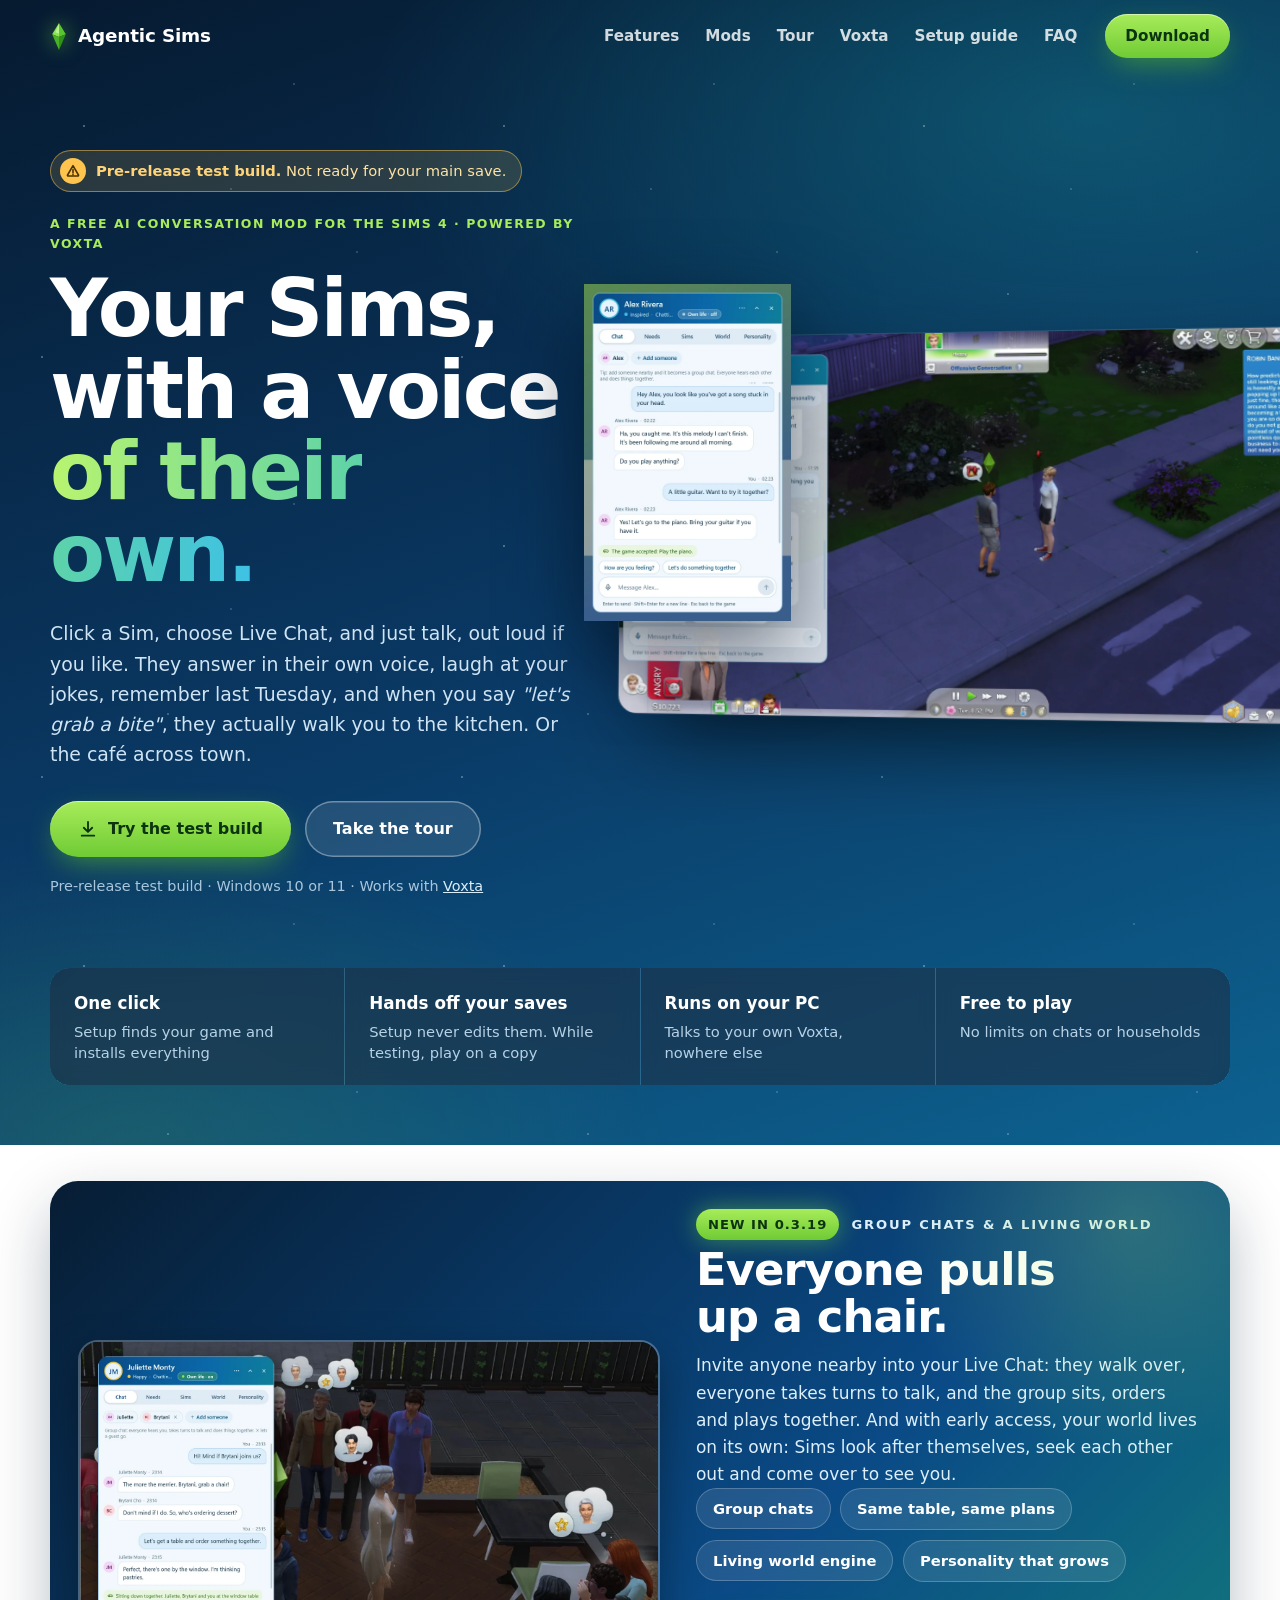
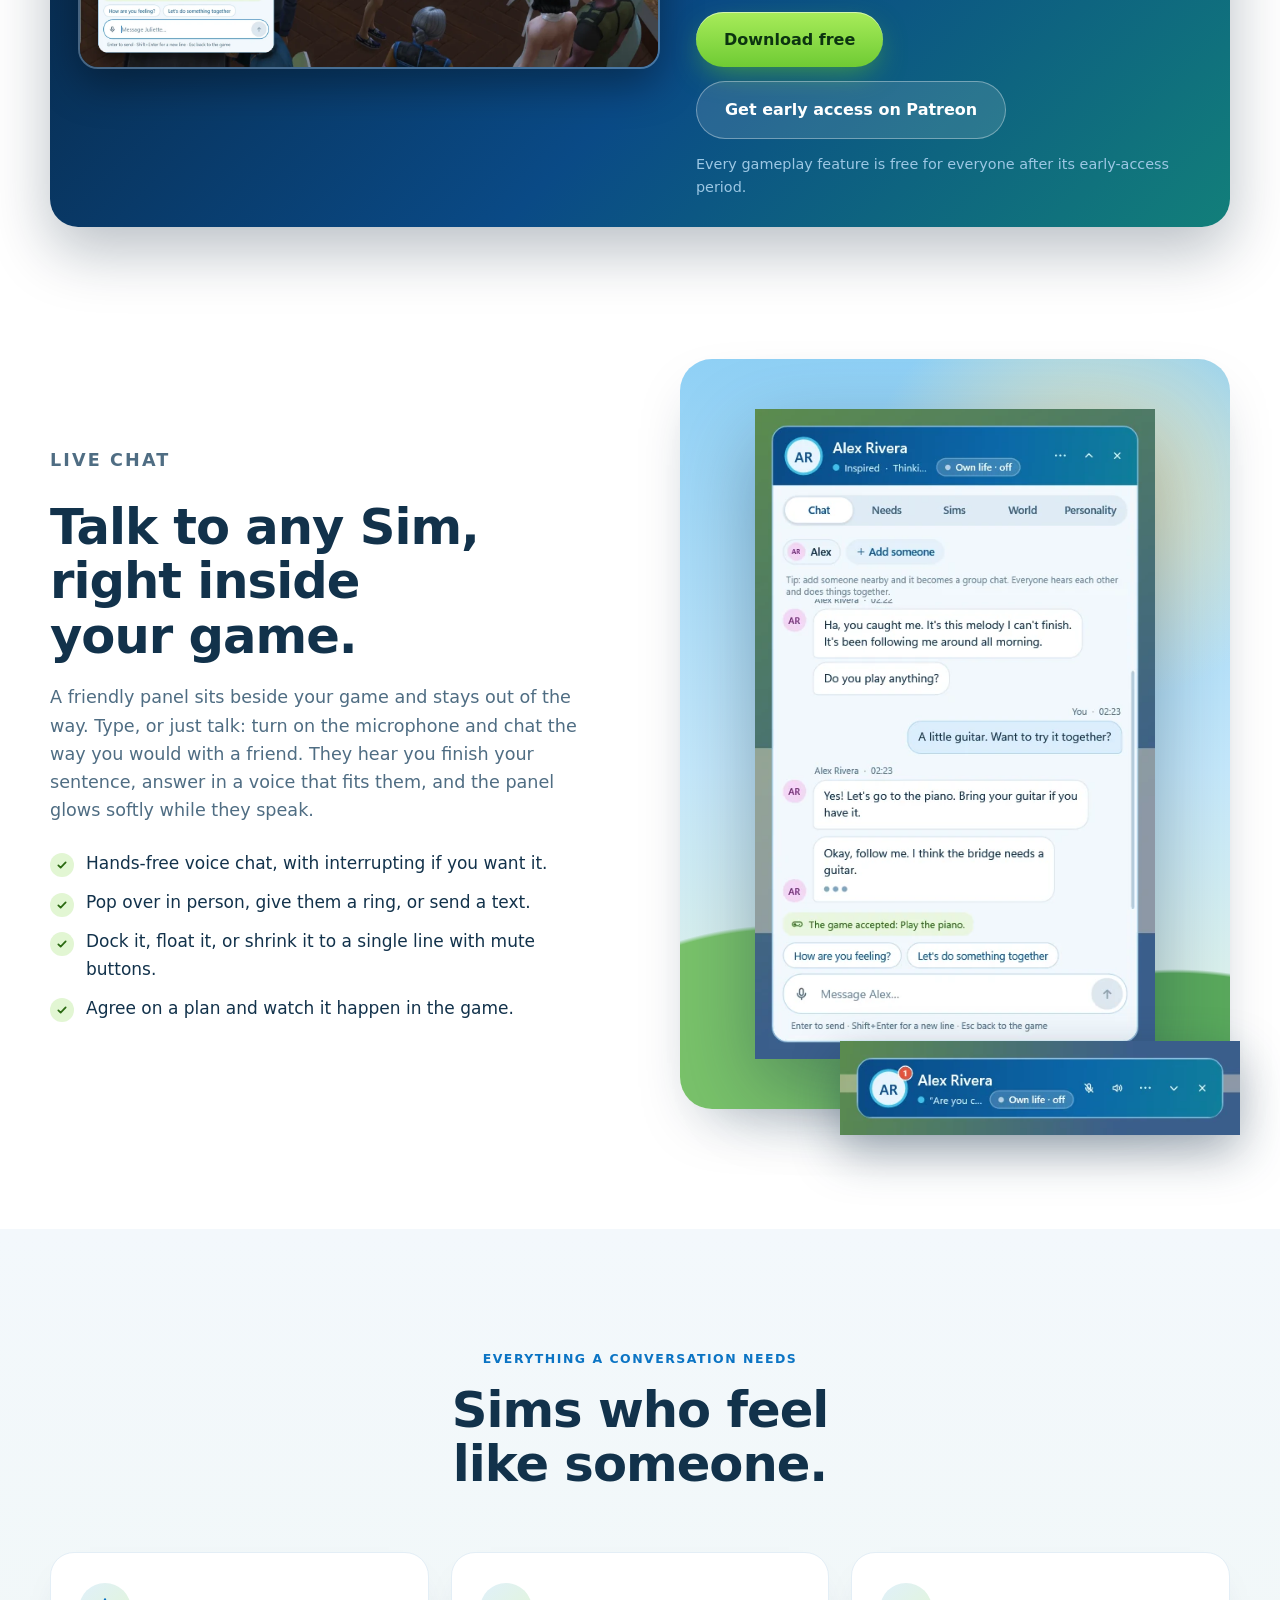
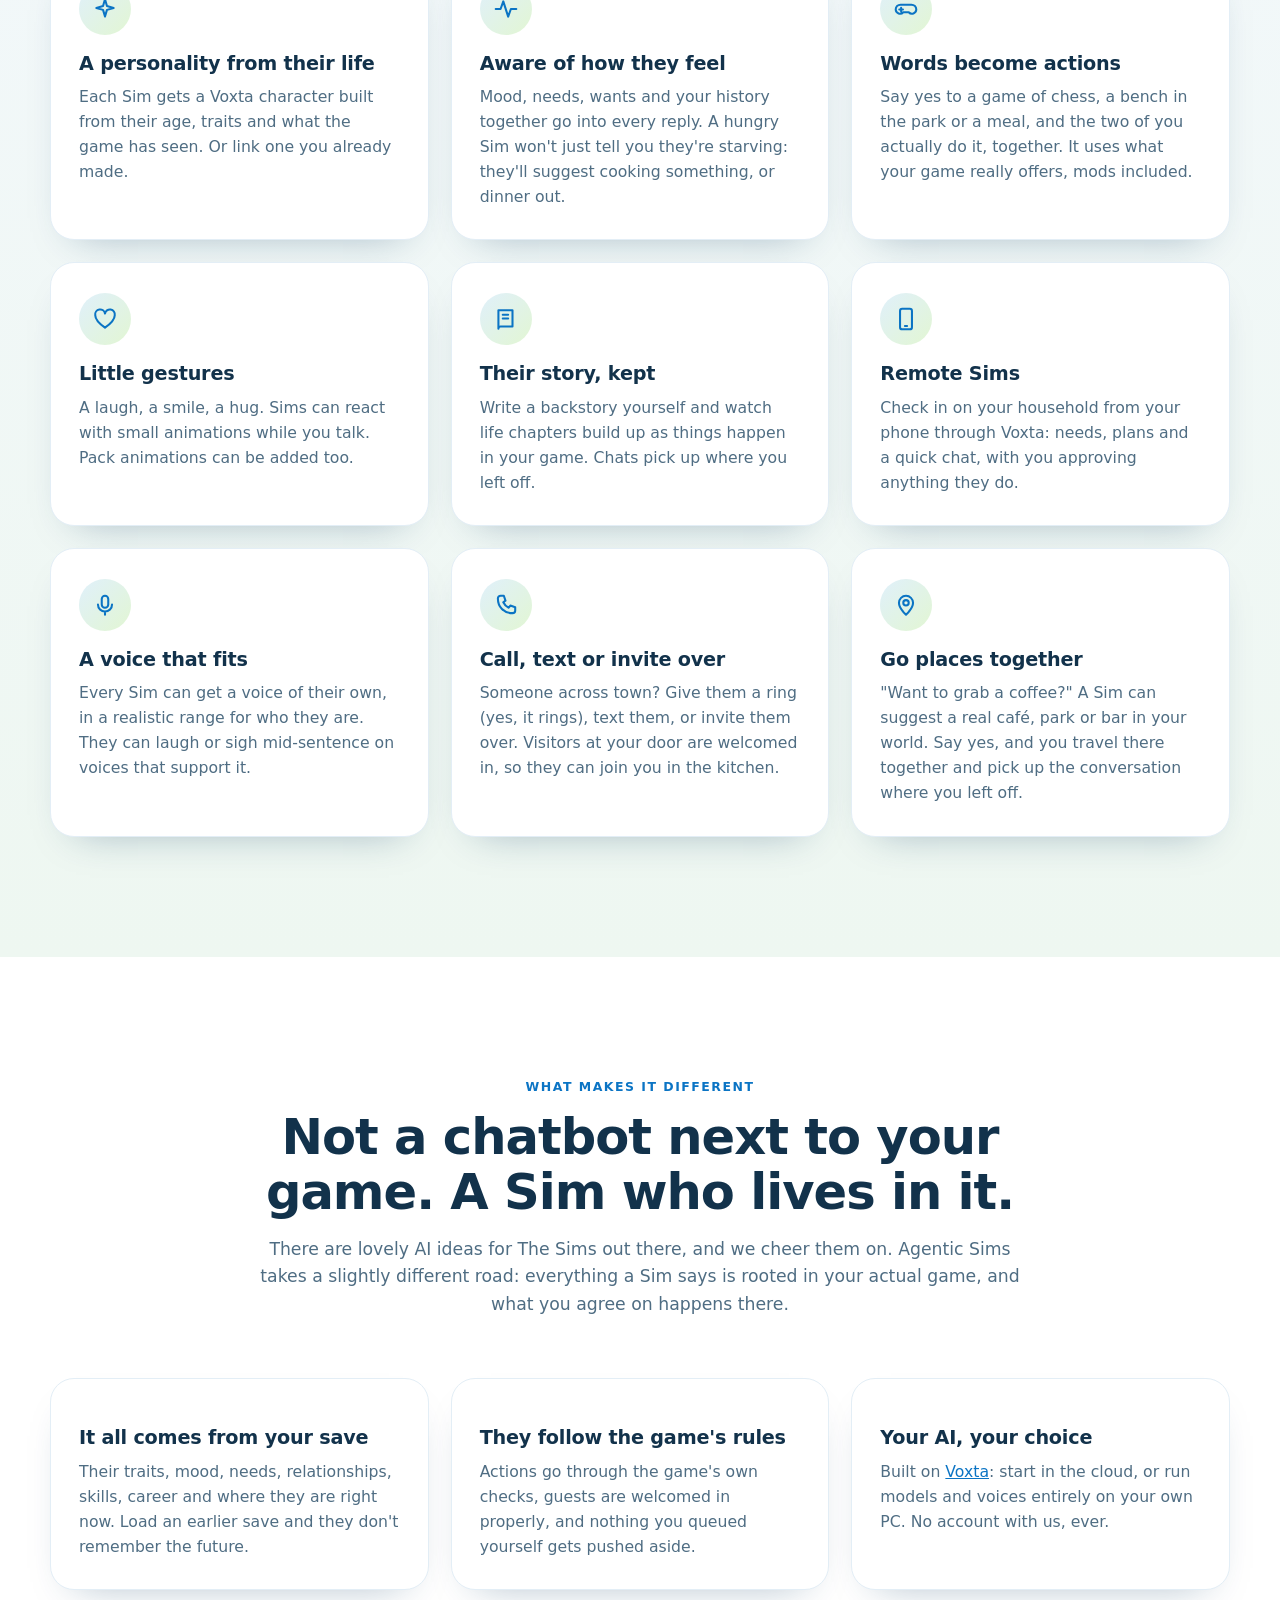
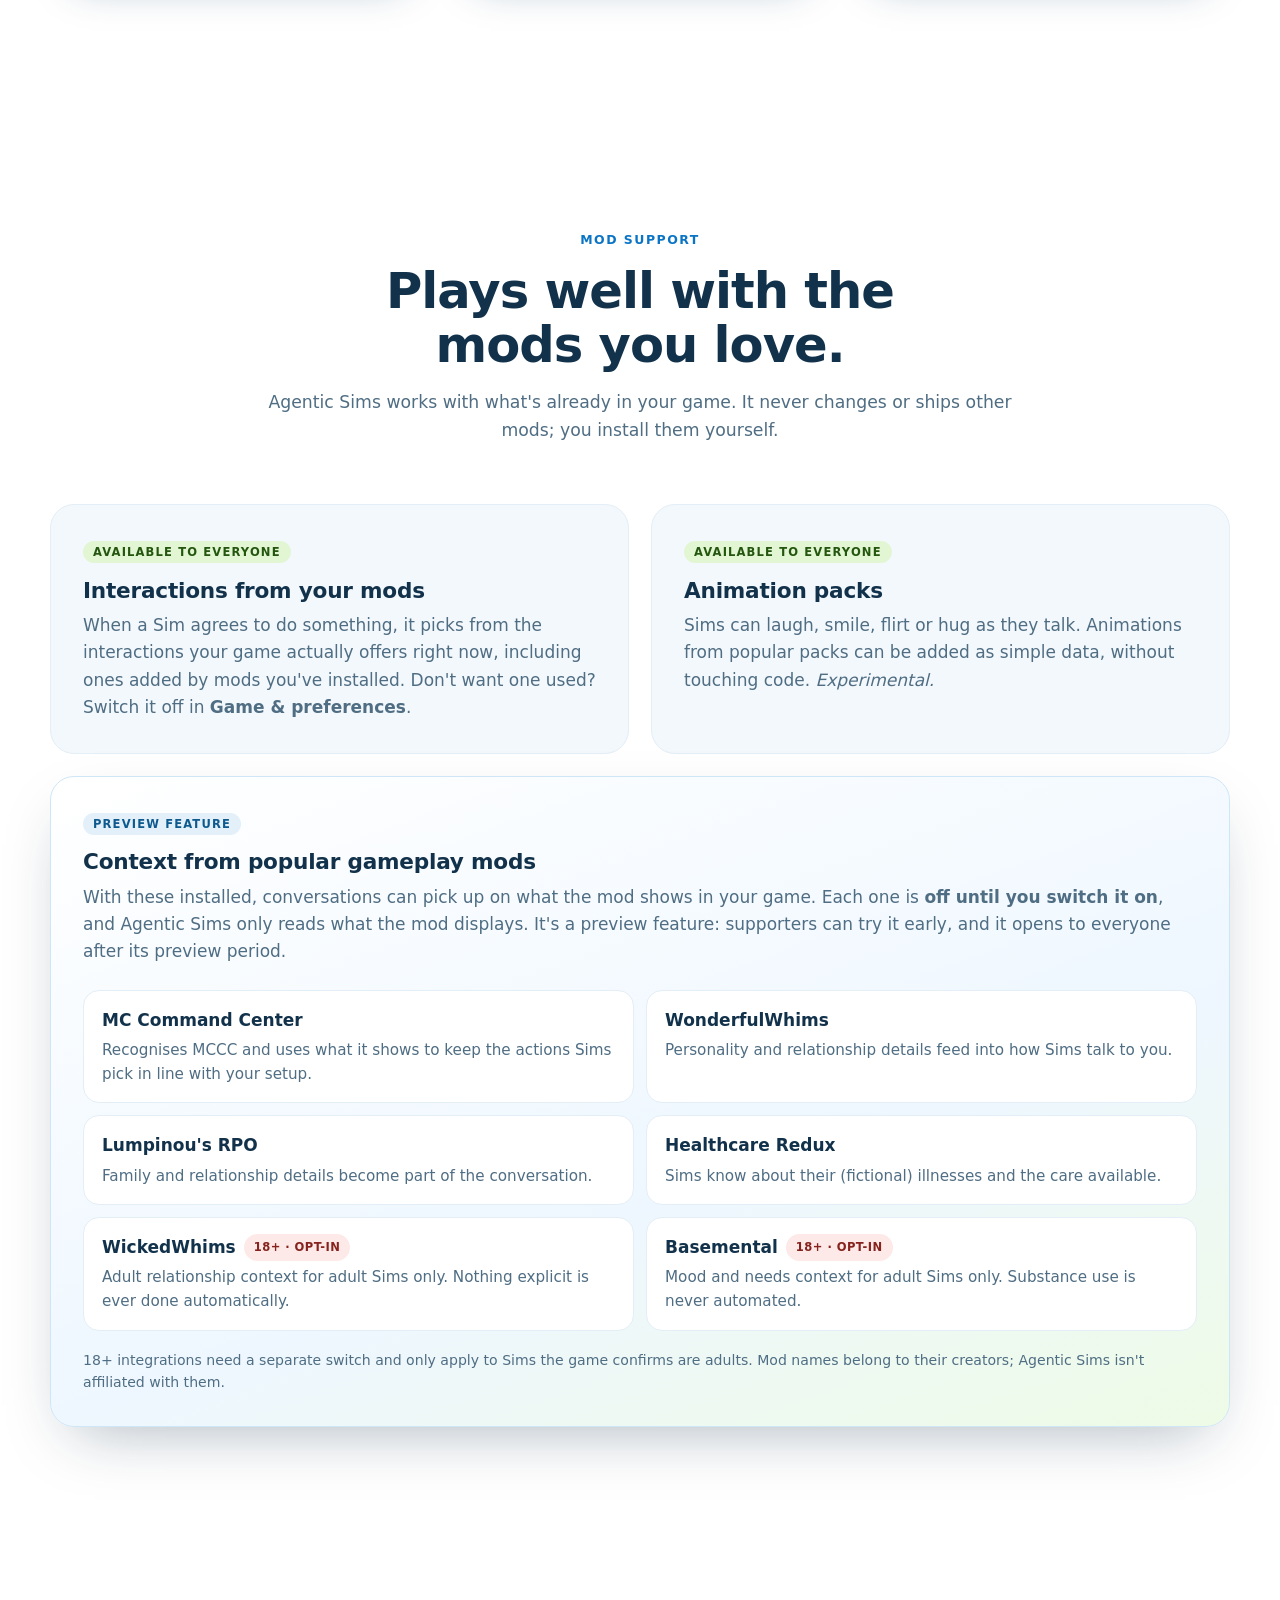
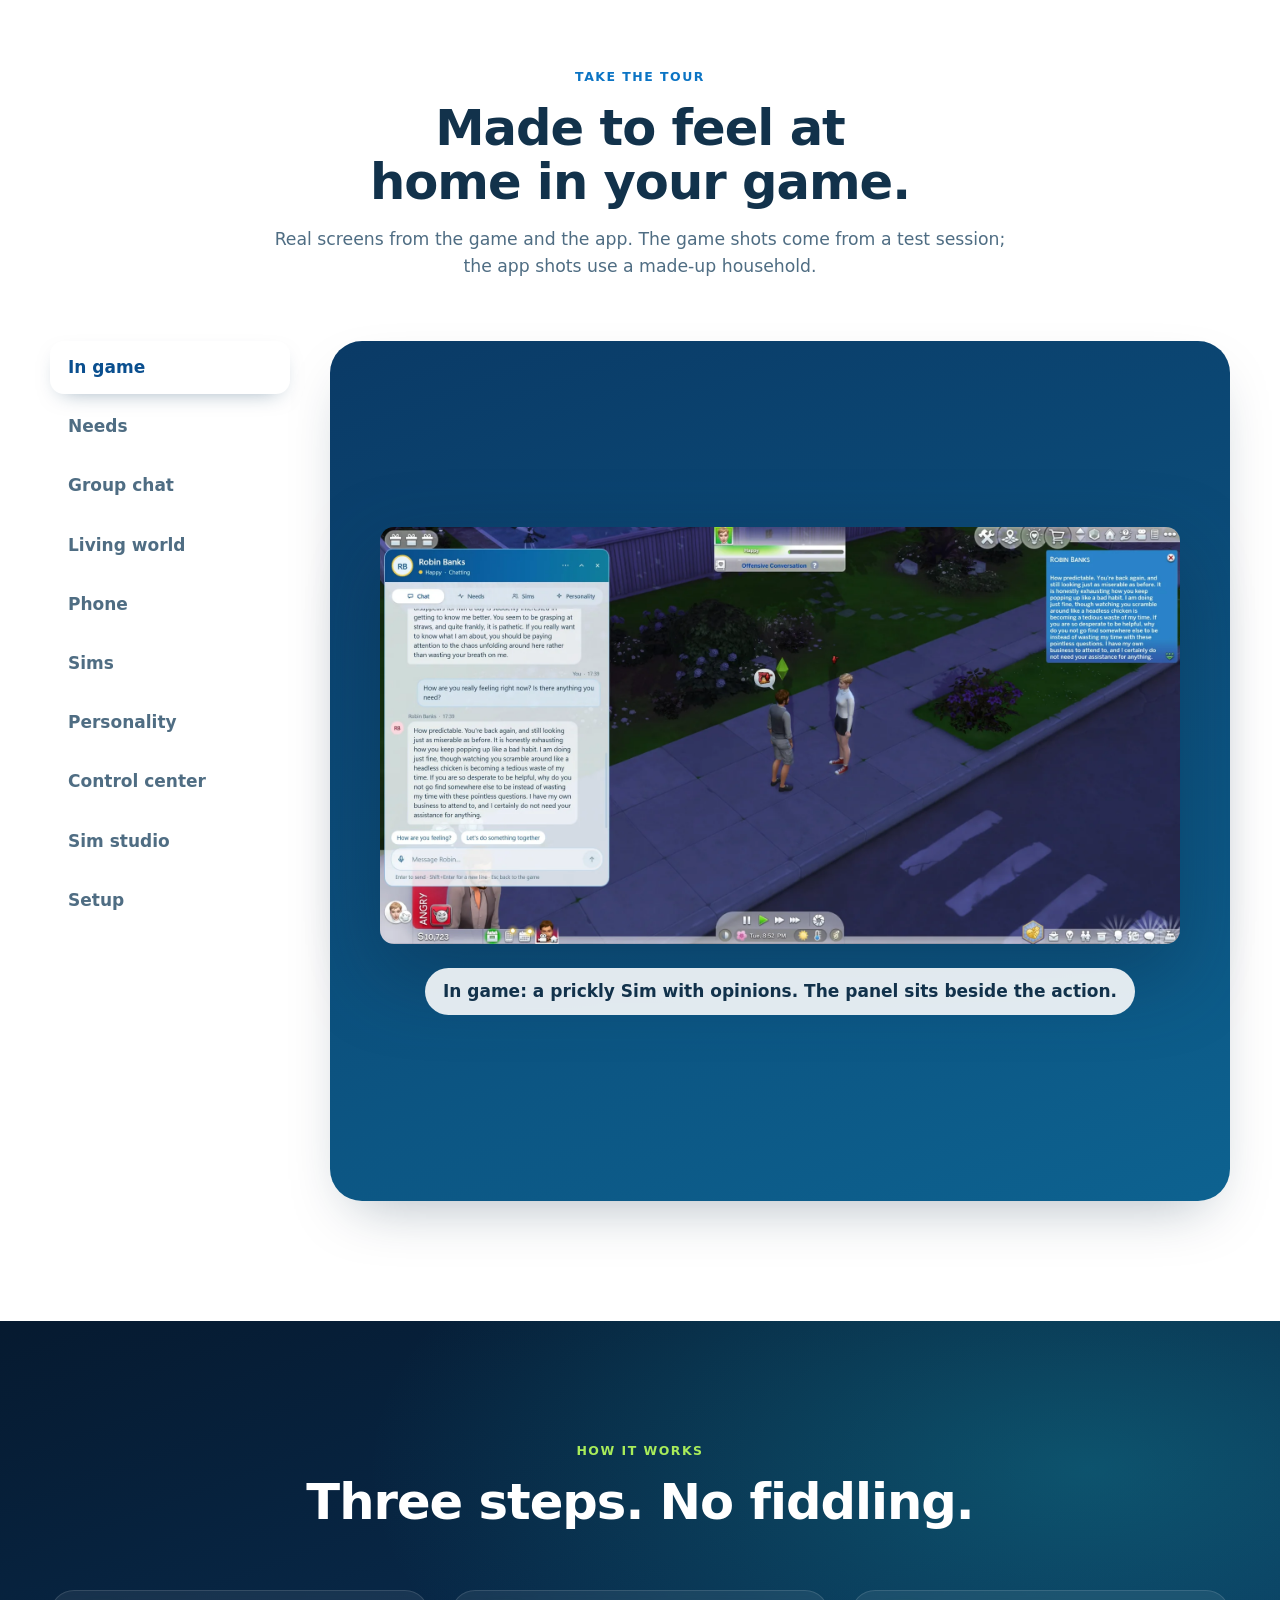
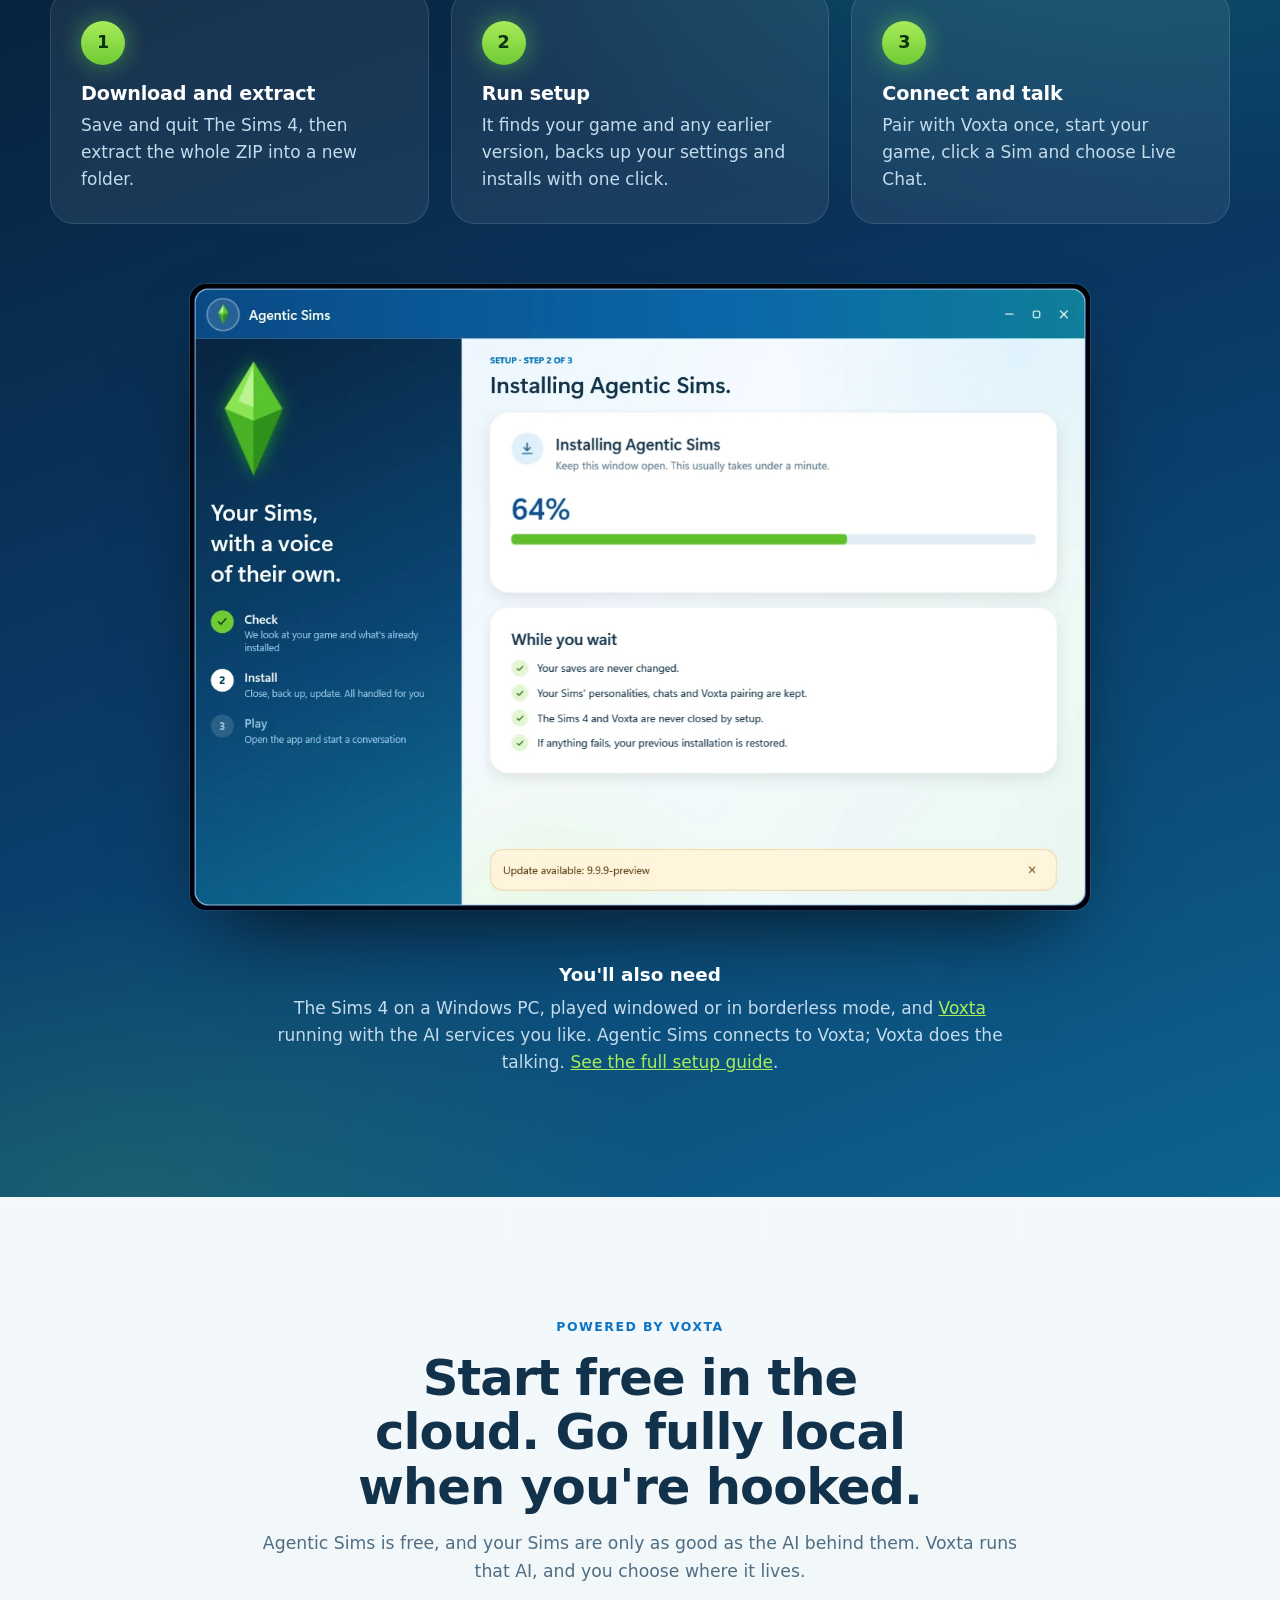
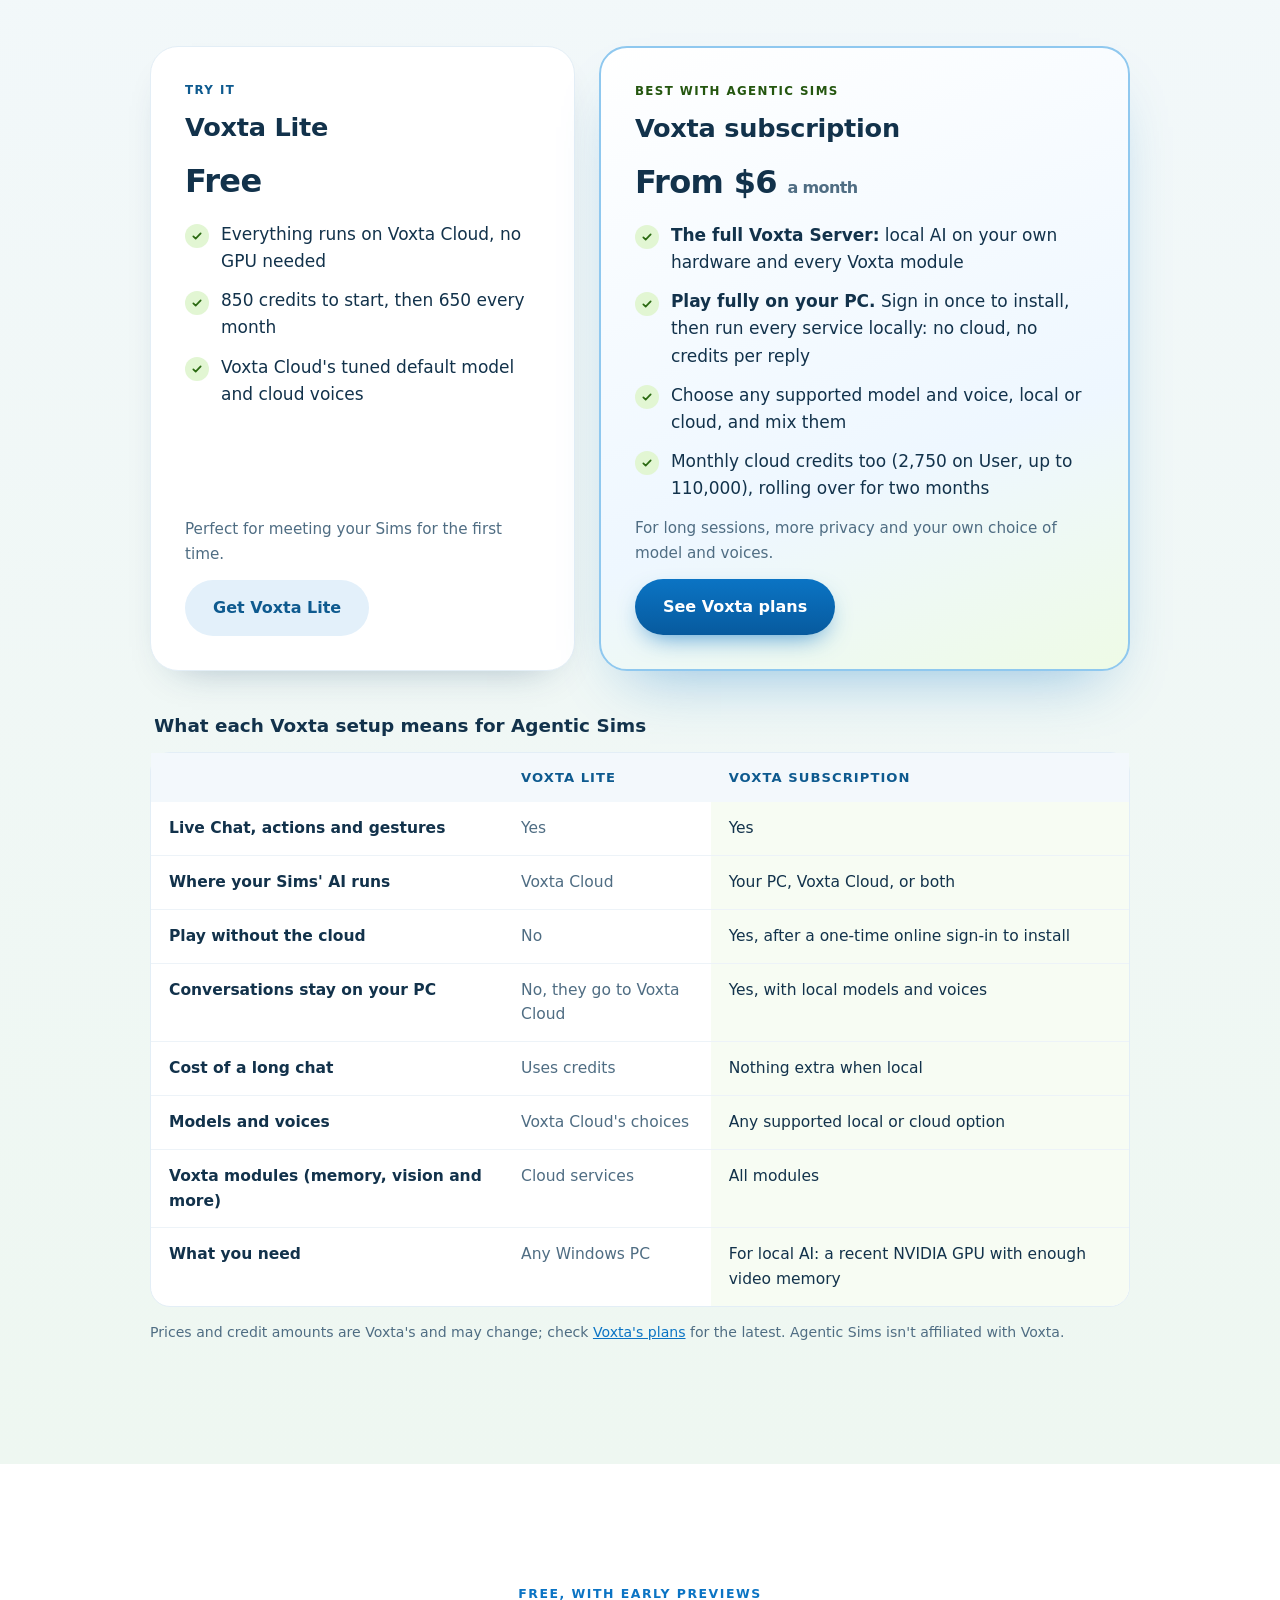
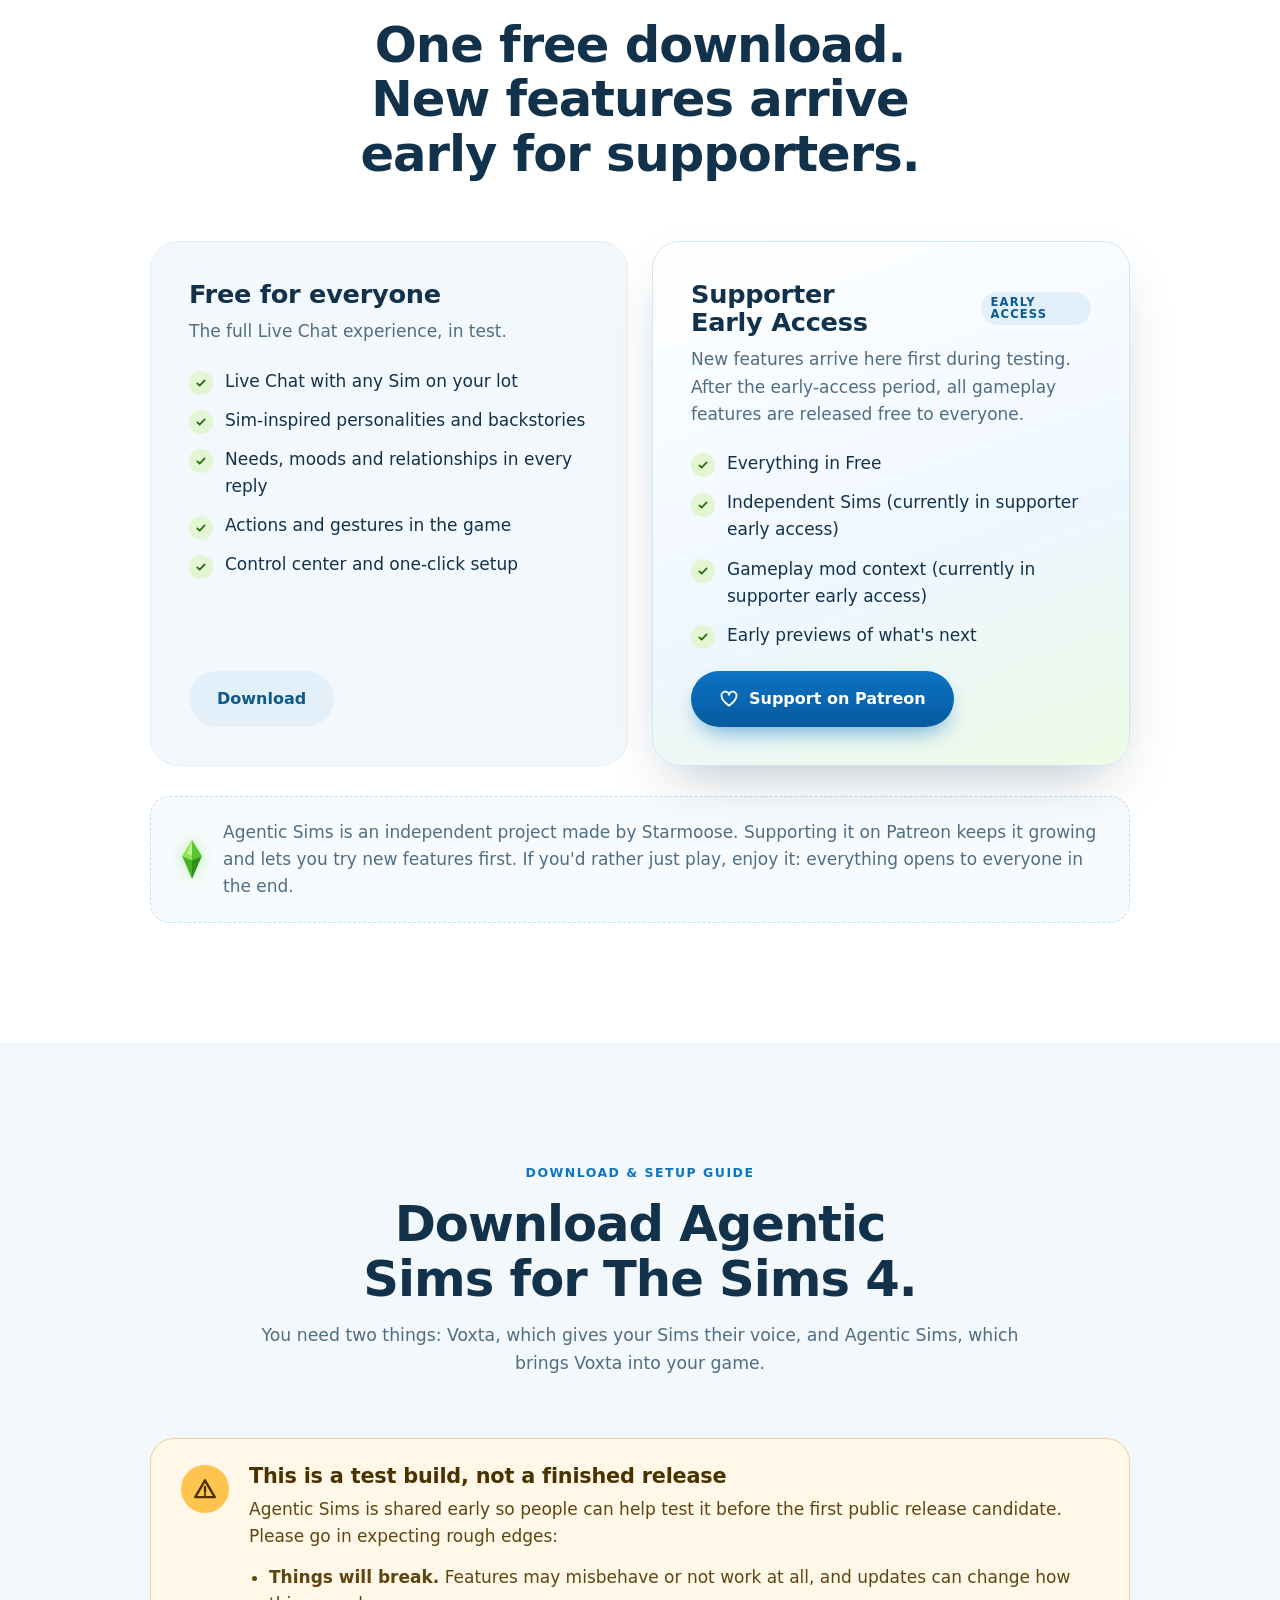
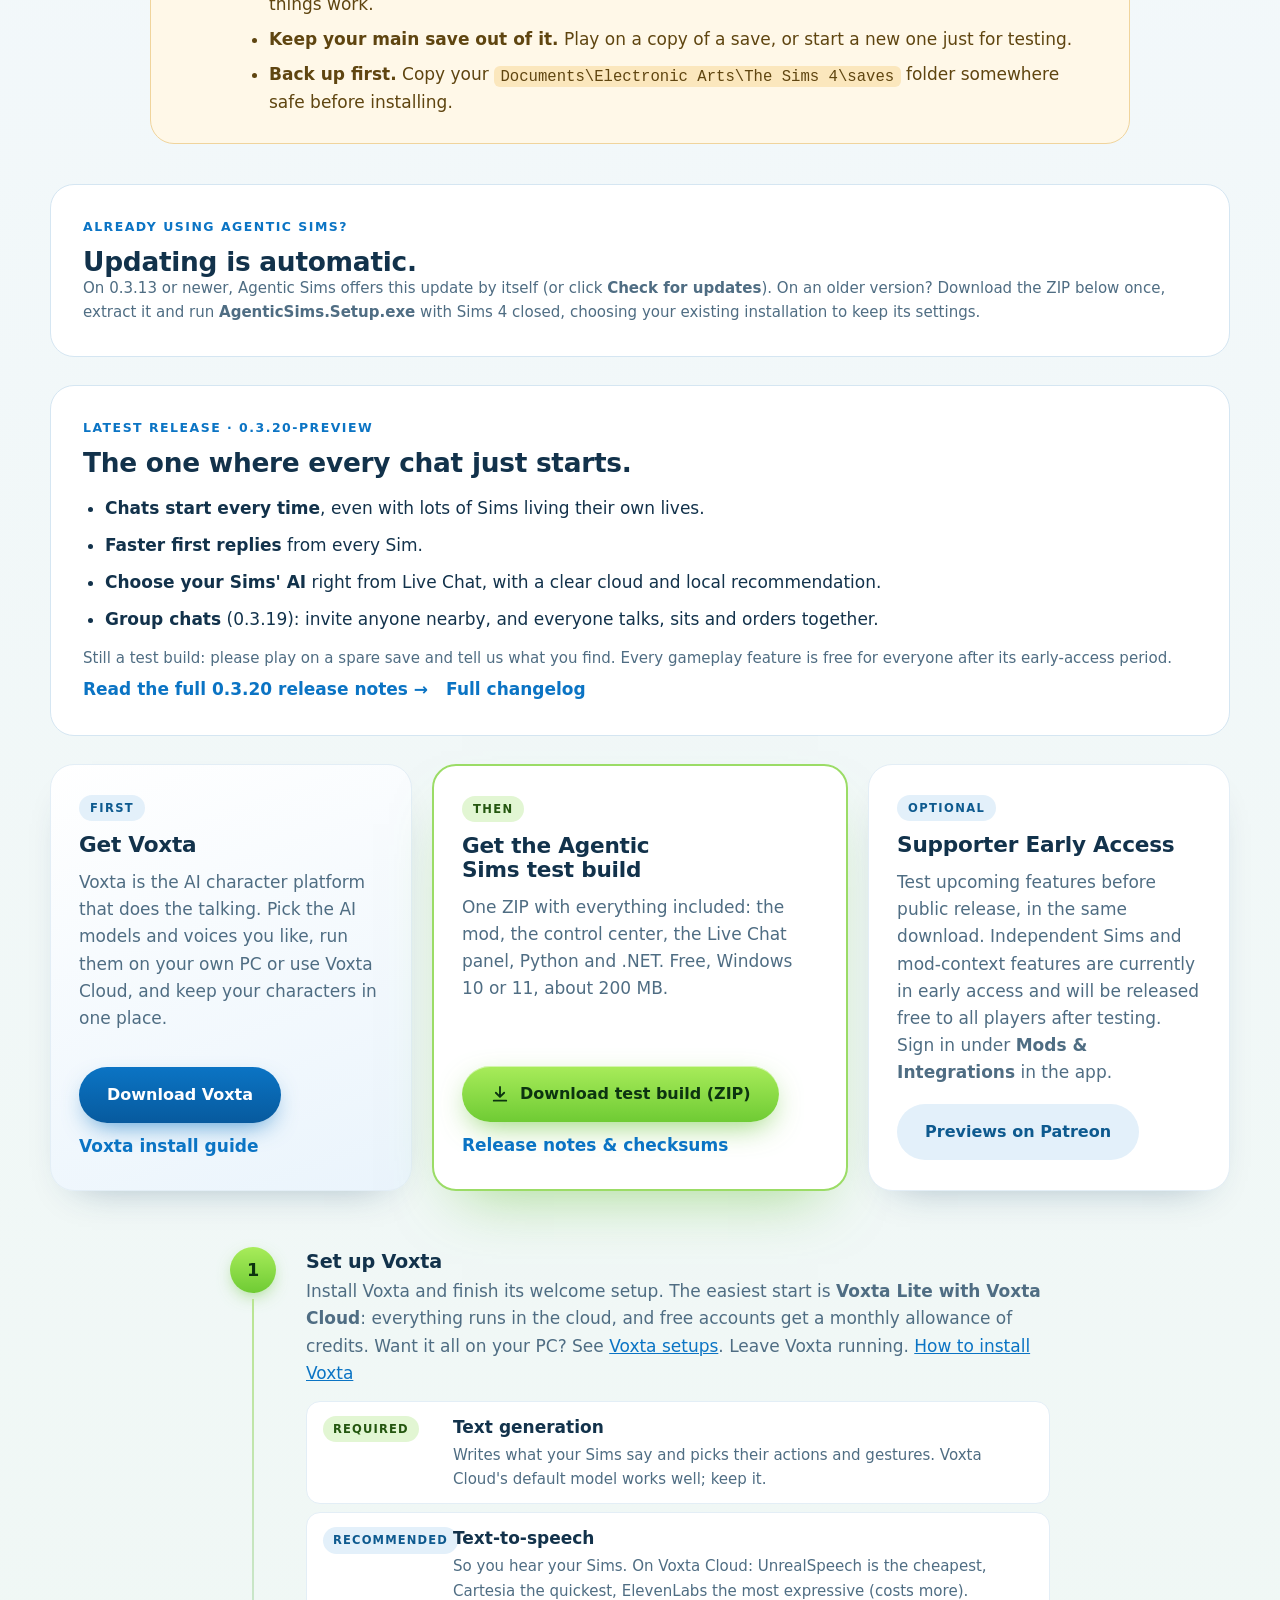
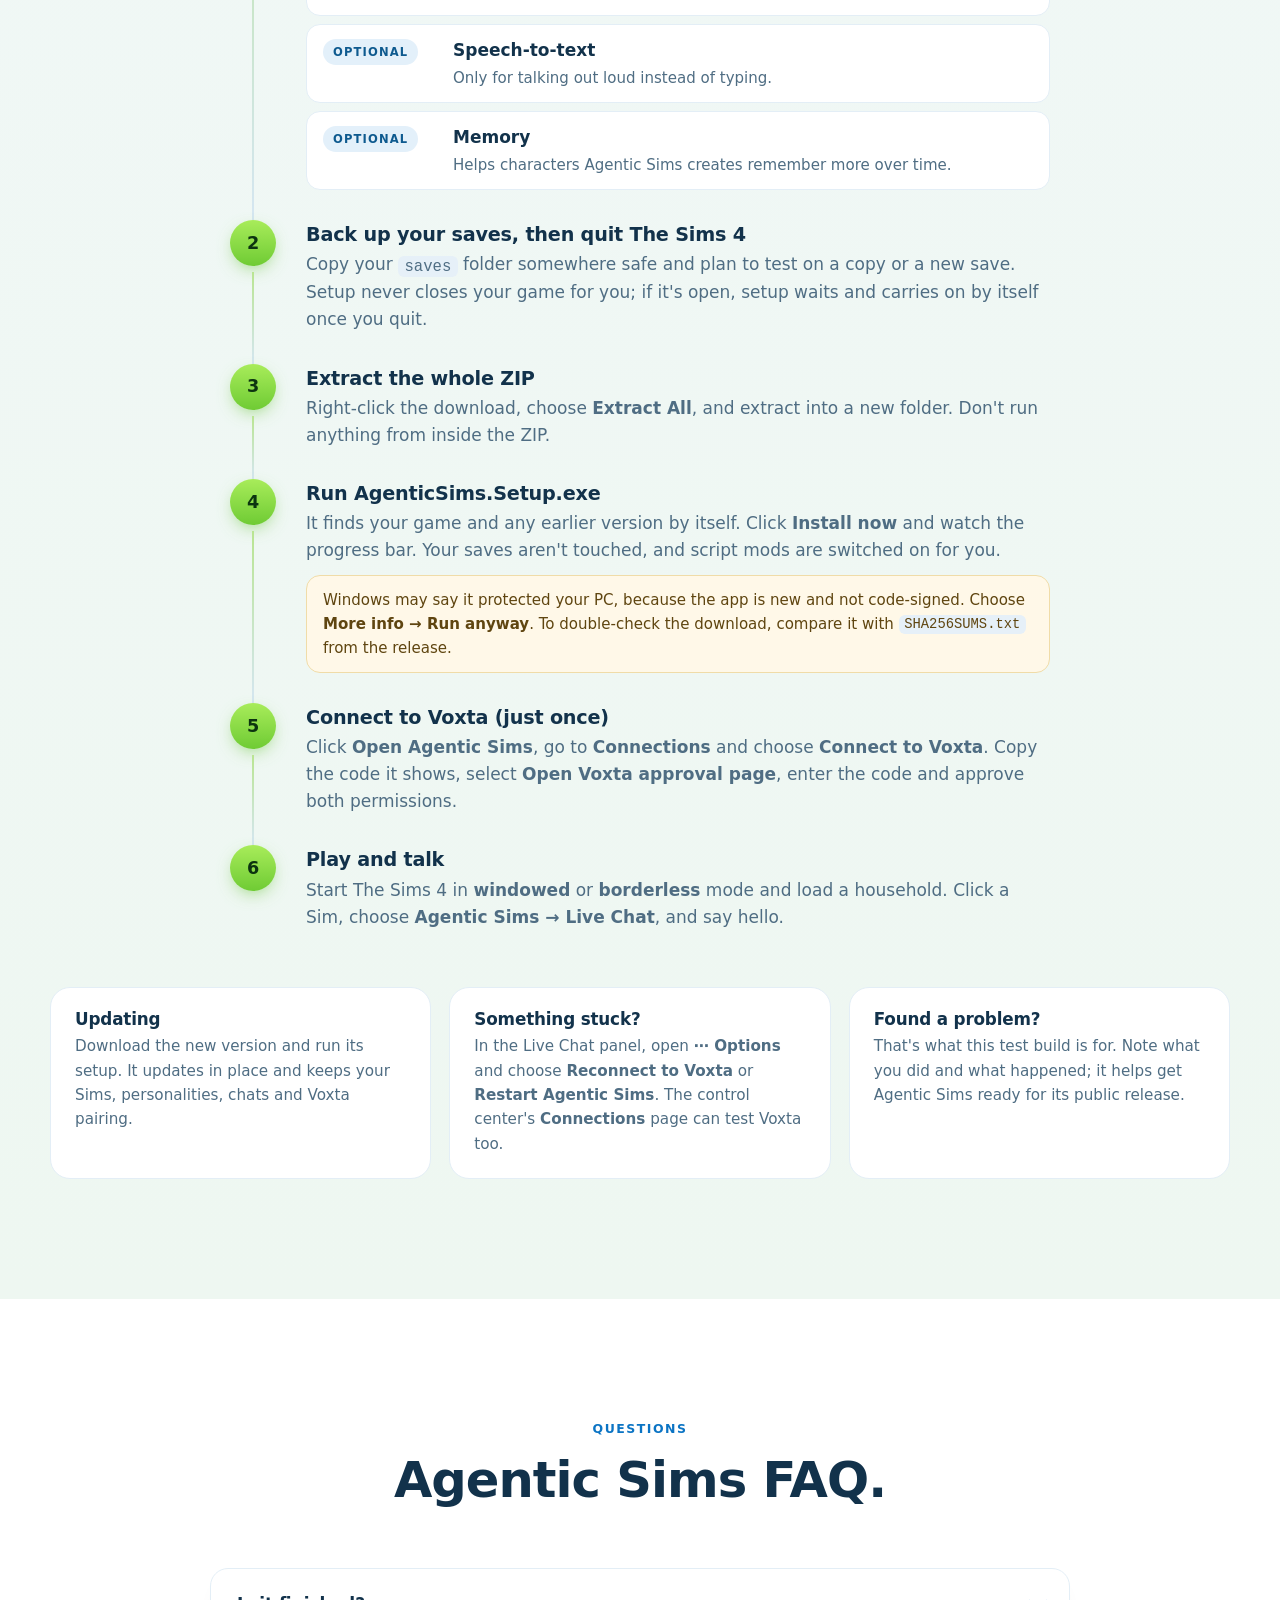
==== commit 2ec55b90: "Update website" ====
--- a/index.html
+++ b/index.html
@@ -137,7 +137,7 @@
   <div class="hero-art hero-art-game reveal" aria-hidden="true">
    <div class="halo"></div>
    <img class="hero-shot" src="assets/ingame-chat.webp" alt="Agentic Sims Live Chat beside two Sims talking in The Sims 4" fetchpriority="high" decoding="async" width="1920" height="1000">
-   <div class="hero-panel-wrap"><img class="hero-panel float" src="assets/panel-chat.webp" alt="" width="880" height="1480"></div>
+   <div class="hero-panel-wrap"><img class="hero-panel float" src="assets/panel-chat.webp" alt="" width="480" height="780"></div>
   </div>
  </div>
  <div class="wrap trust reveal">
@@ -182,8 +182,8 @@
   </div>
   <div class="stage reveal">
    <div class="world" aria-hidden="true"></div>
-   <img class="stage-panel" src="assets/panel-typing.webp" alt="The Live Chat panel: a conversation with Alex Rivera, who is typing a reply." width="880" height="1480" loading="lazy">
-   <img class="stage-mini" src="assets/panel-collapsed.webp" alt="The panel minimized to one line, showing an unread reply." width="880" height="144" loading="lazy">
+   <img class="stage-panel" src="assets/panel-typing.webp" alt="The Live Chat panel: a conversation with Alex Rivera, who is typing a reply." width="480" height="780" loading="lazy">
+   <img class="stage-mini" src="assets/panel-collapsed.webp" alt="The panel minimized to one line, showing an unread reply." width="480" height="112" loading="lazy">
   </div>
  </div>
 </section>
@@ -350,7 +350,7 @@
    <li class="step reveal"><span class="num">3</span><h3>Connect and talk</h3><p>Pair with Voxta once, start your game, click a Sim and choose Live Chat.</p></li>
   </ol>
   <figure class="how-shot reveal">
-   <img src="assets/app-setup.webp" alt="Agentic Sims setup installing, at 64 percent, with a list of reassurances." width="1600" height="1112" loading="lazy">
+   <img src="assets/app-setup.webp" alt="Agentic Sims setup installing, at 64 percent, with a list of reassurances." width="1180" height="820" loading="lazy">
   </figure>
   <p class="needs reveal" id="faq-need"><strong>You'll also need</strong> The Sims 4 on a Windows PC, played windowed or in borderless mode, and <a href="https://voxta.ai/?utm_source=agentic-sims&amp;utm_medium=referral&amp;utm_campaign=agentic-sims-site&amp;utm_content=how-it-works" rel="noopener" target="_blank">Voxta</a> running with the AI services you like. Agentic Sims connects to Voxta; Voxta does the talking. <a href="#download">See the full setup guide</a>.</p>
  </div>
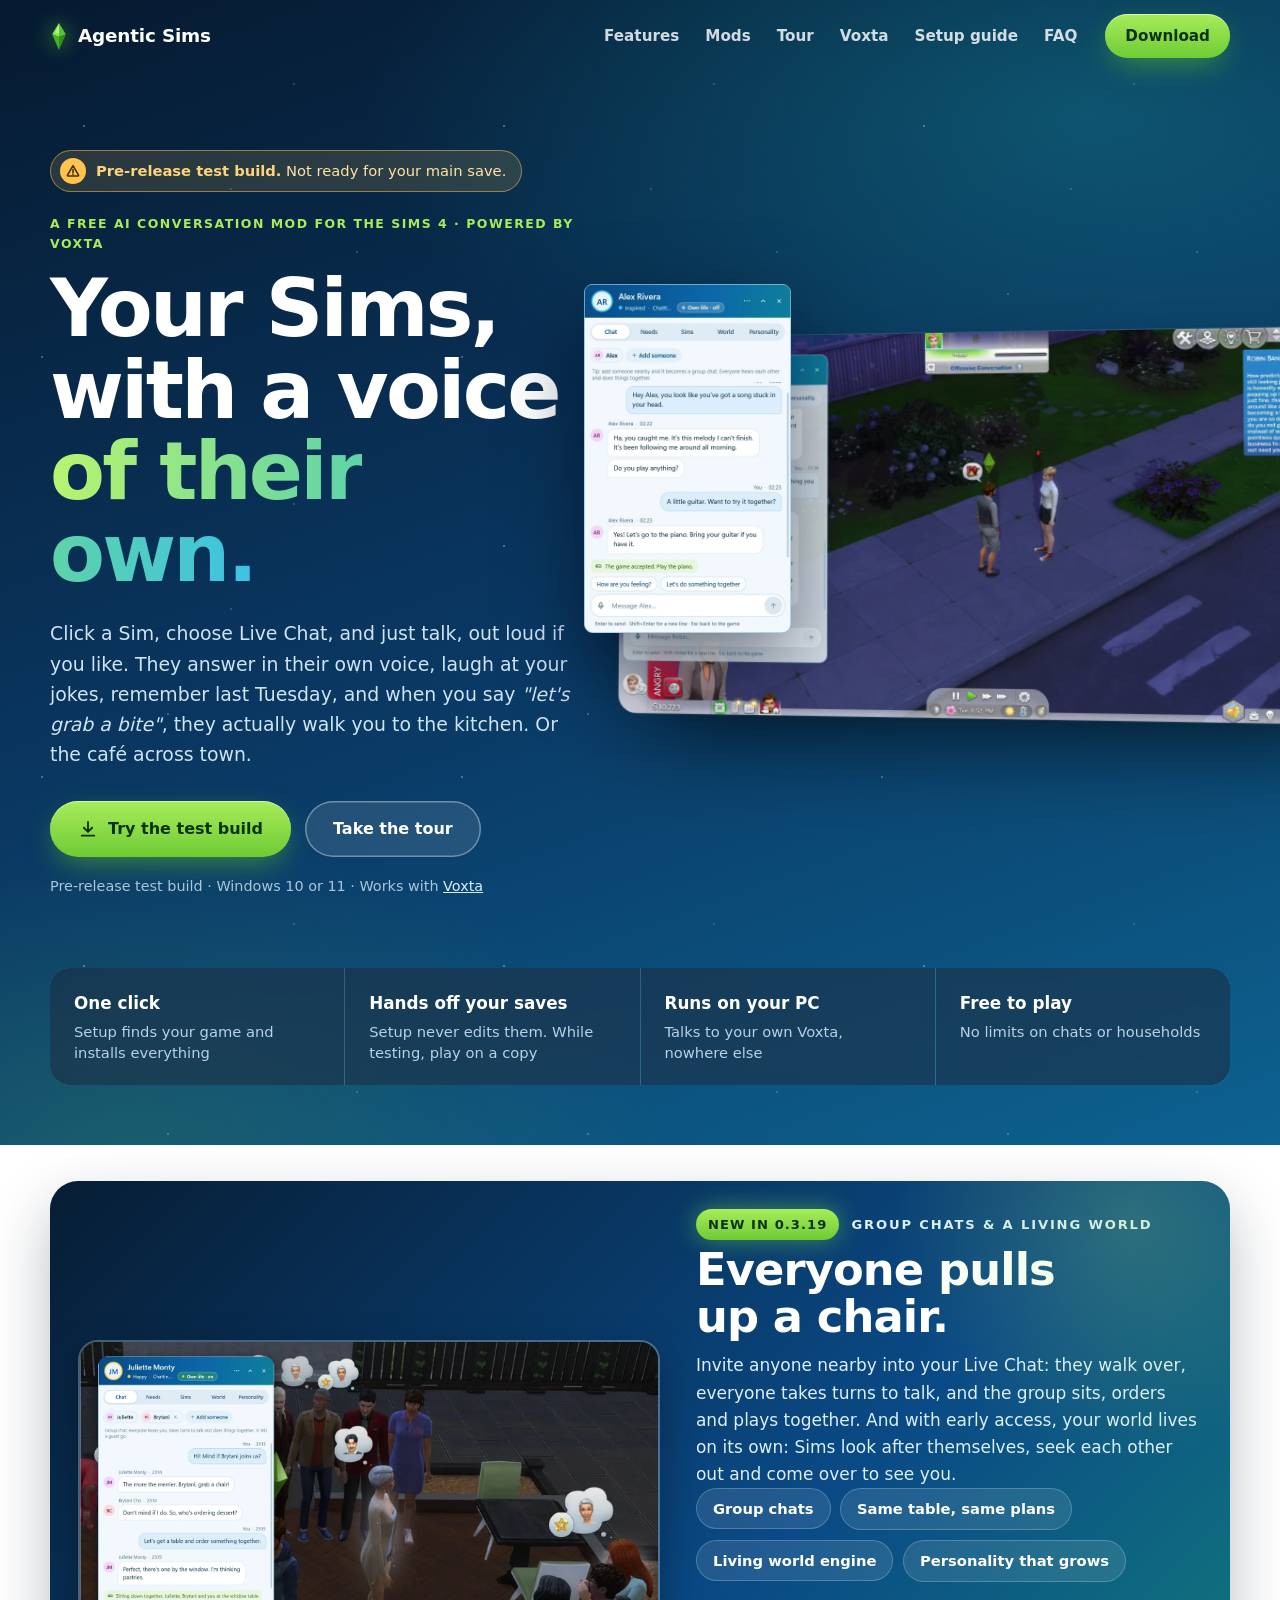
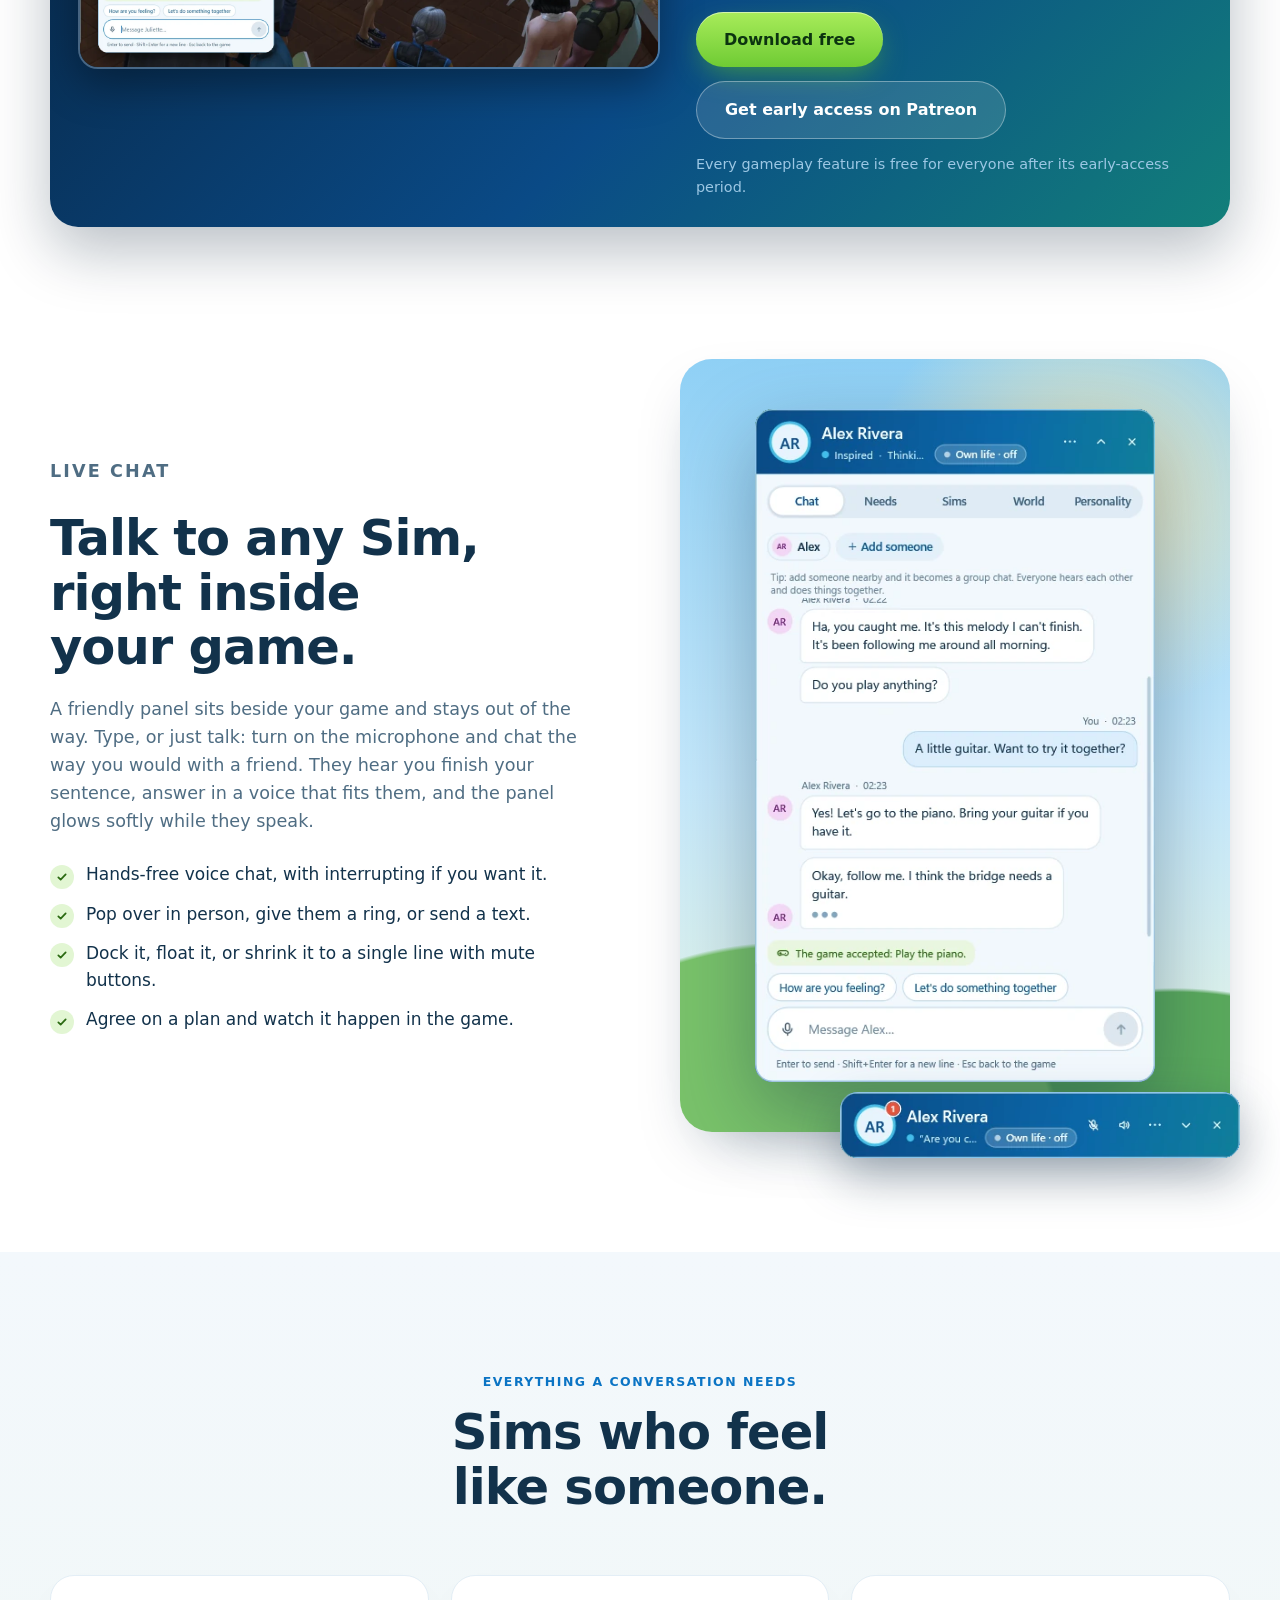
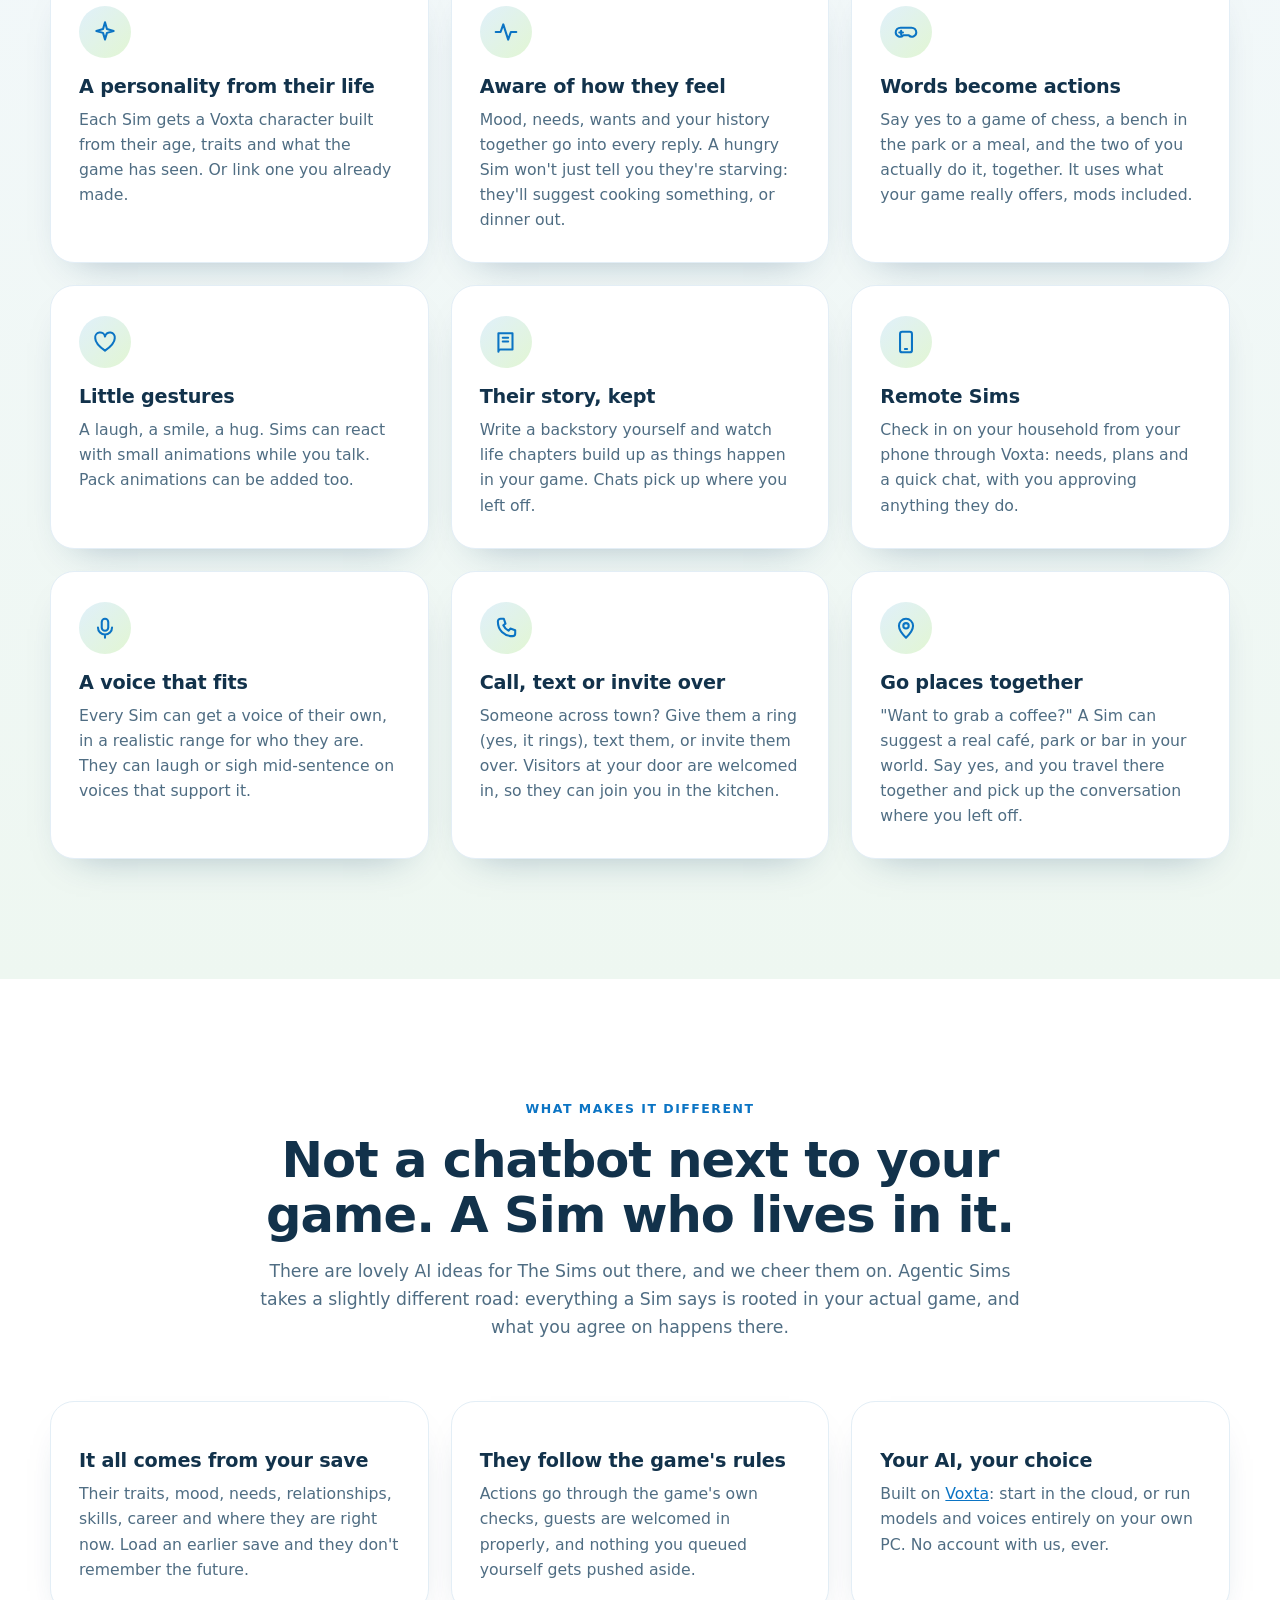
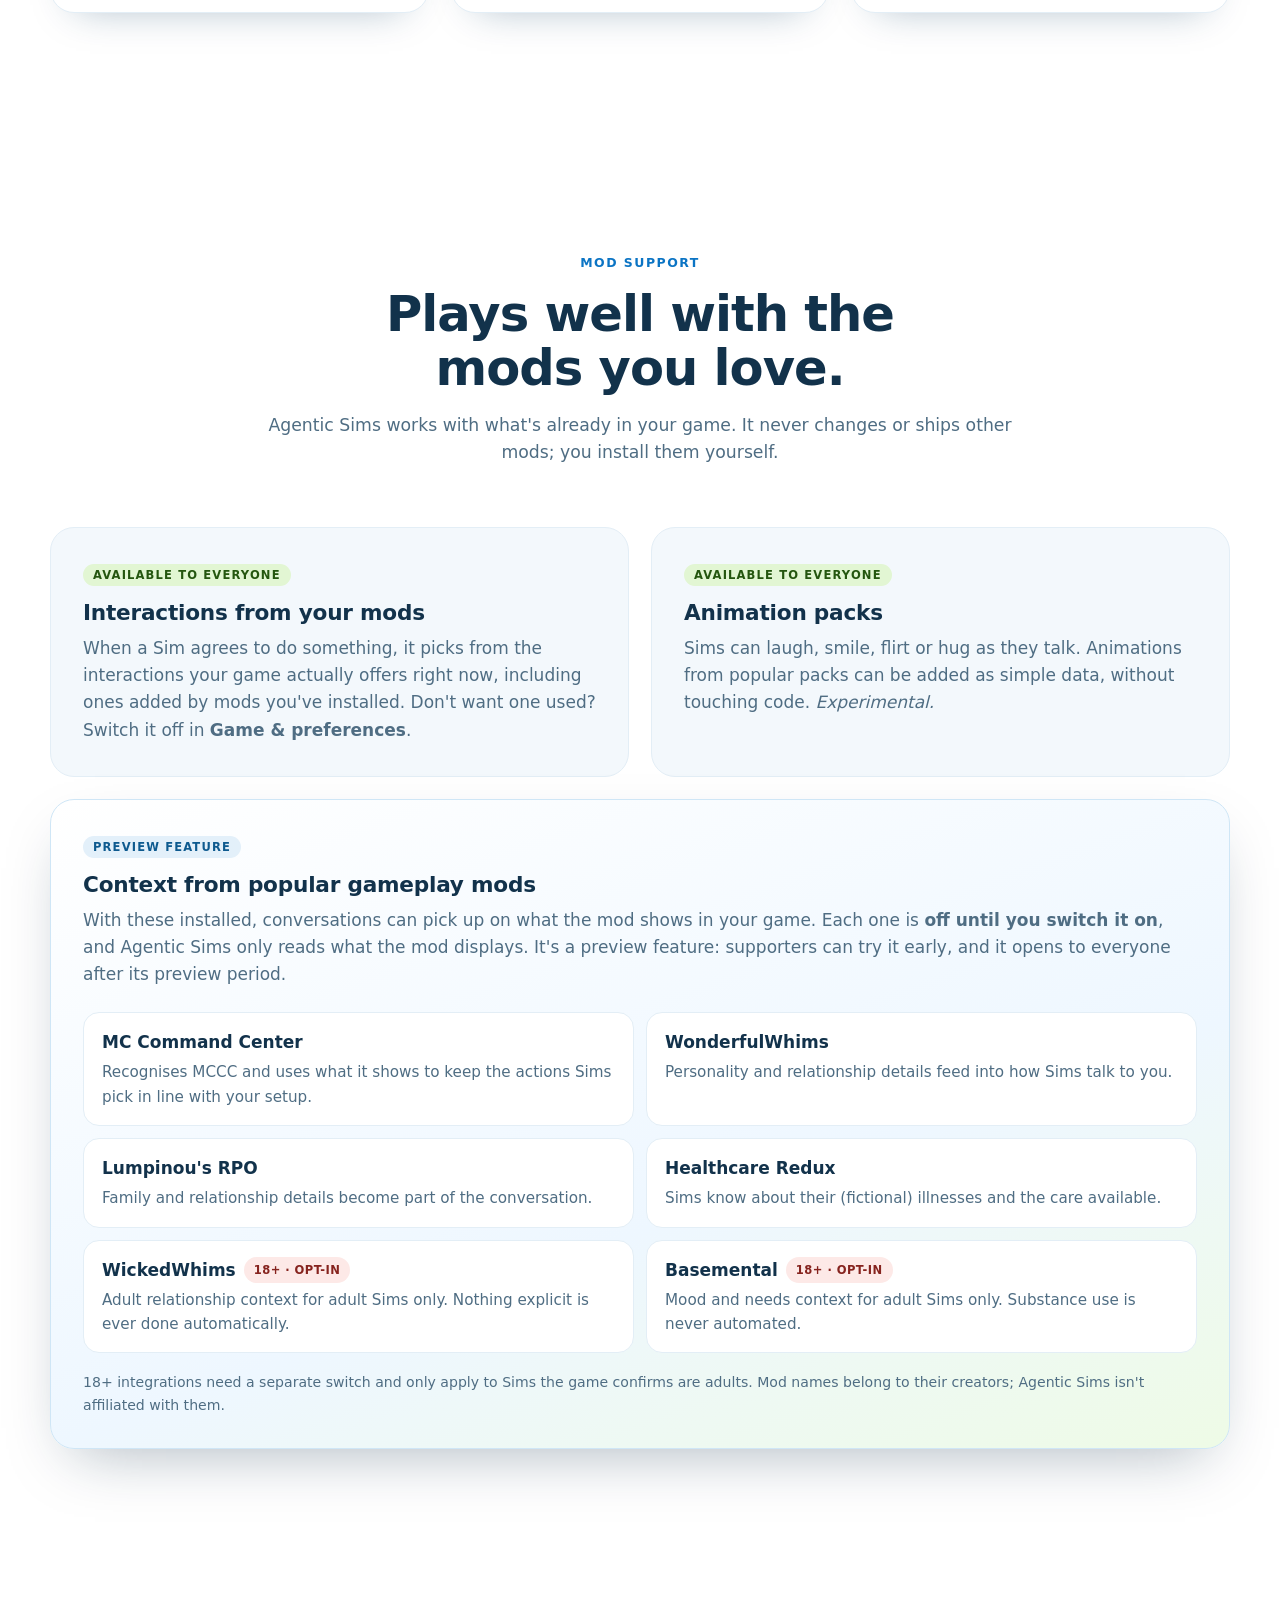
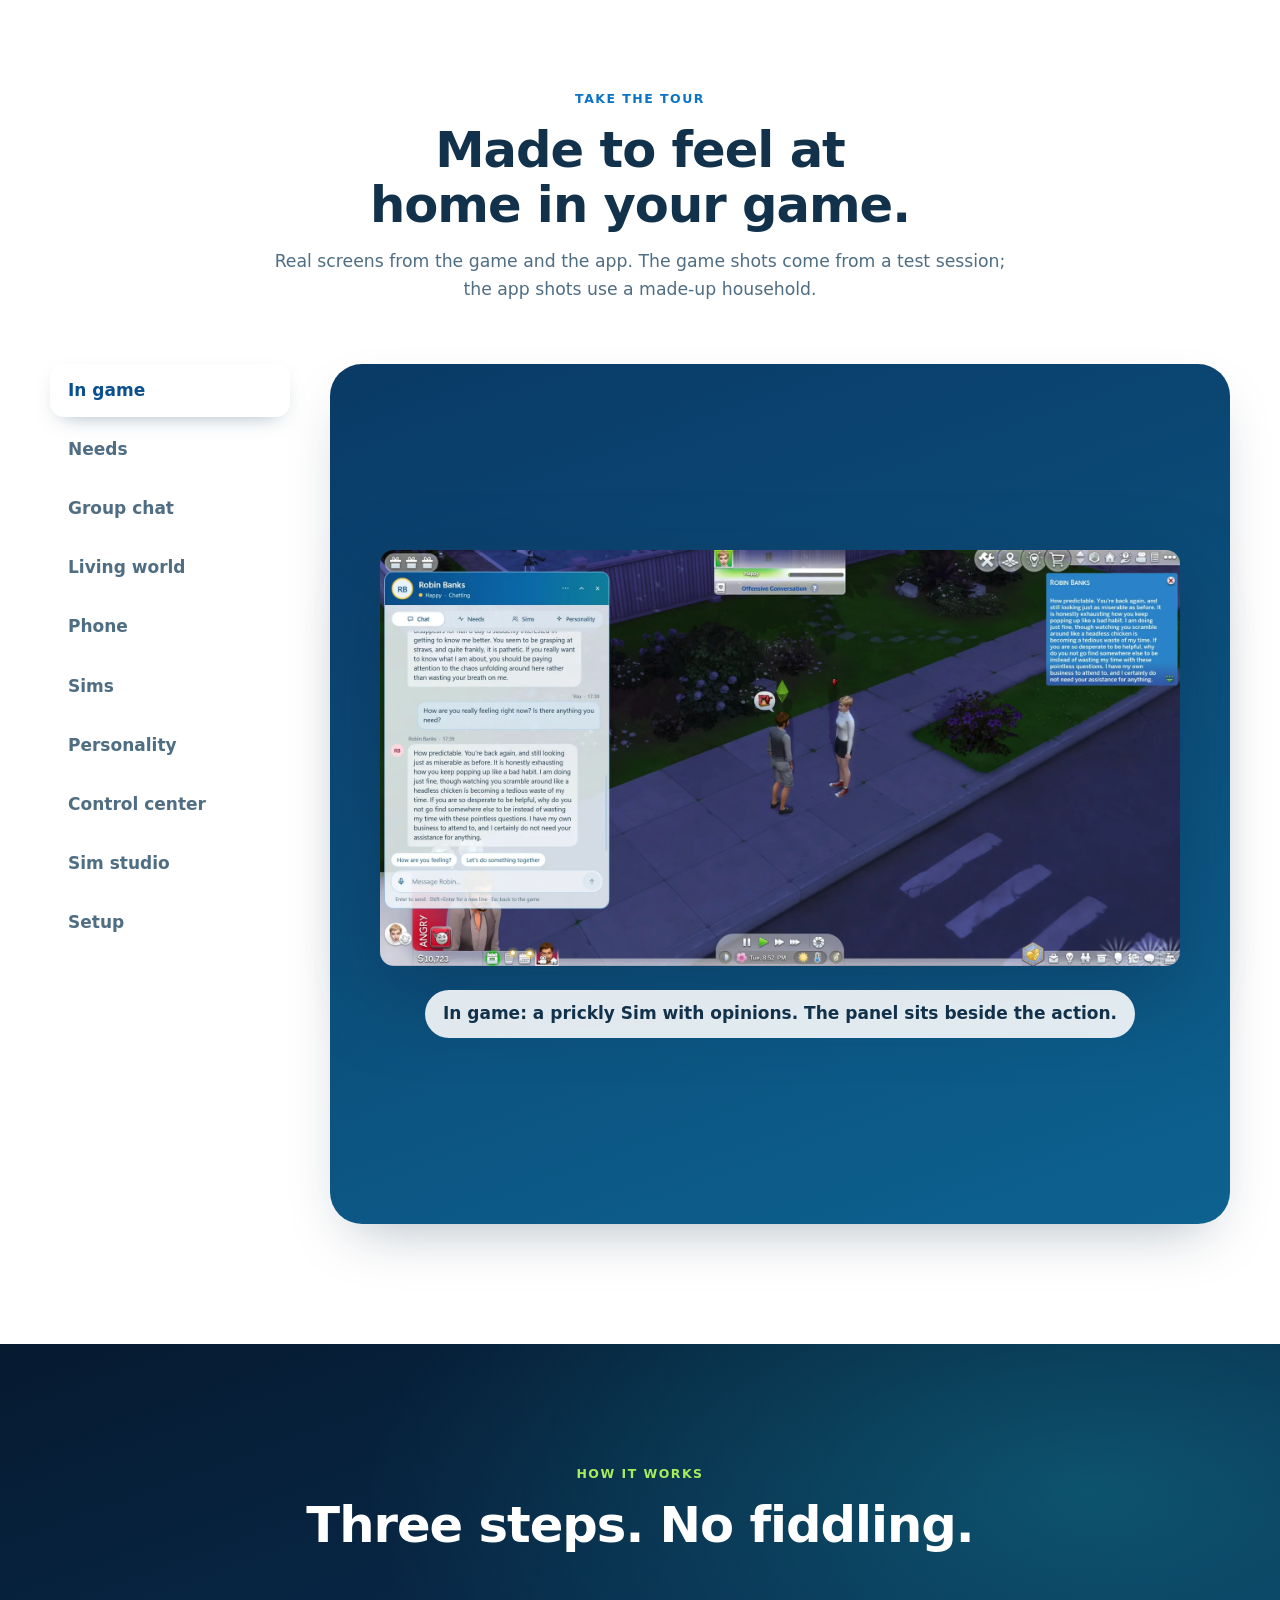
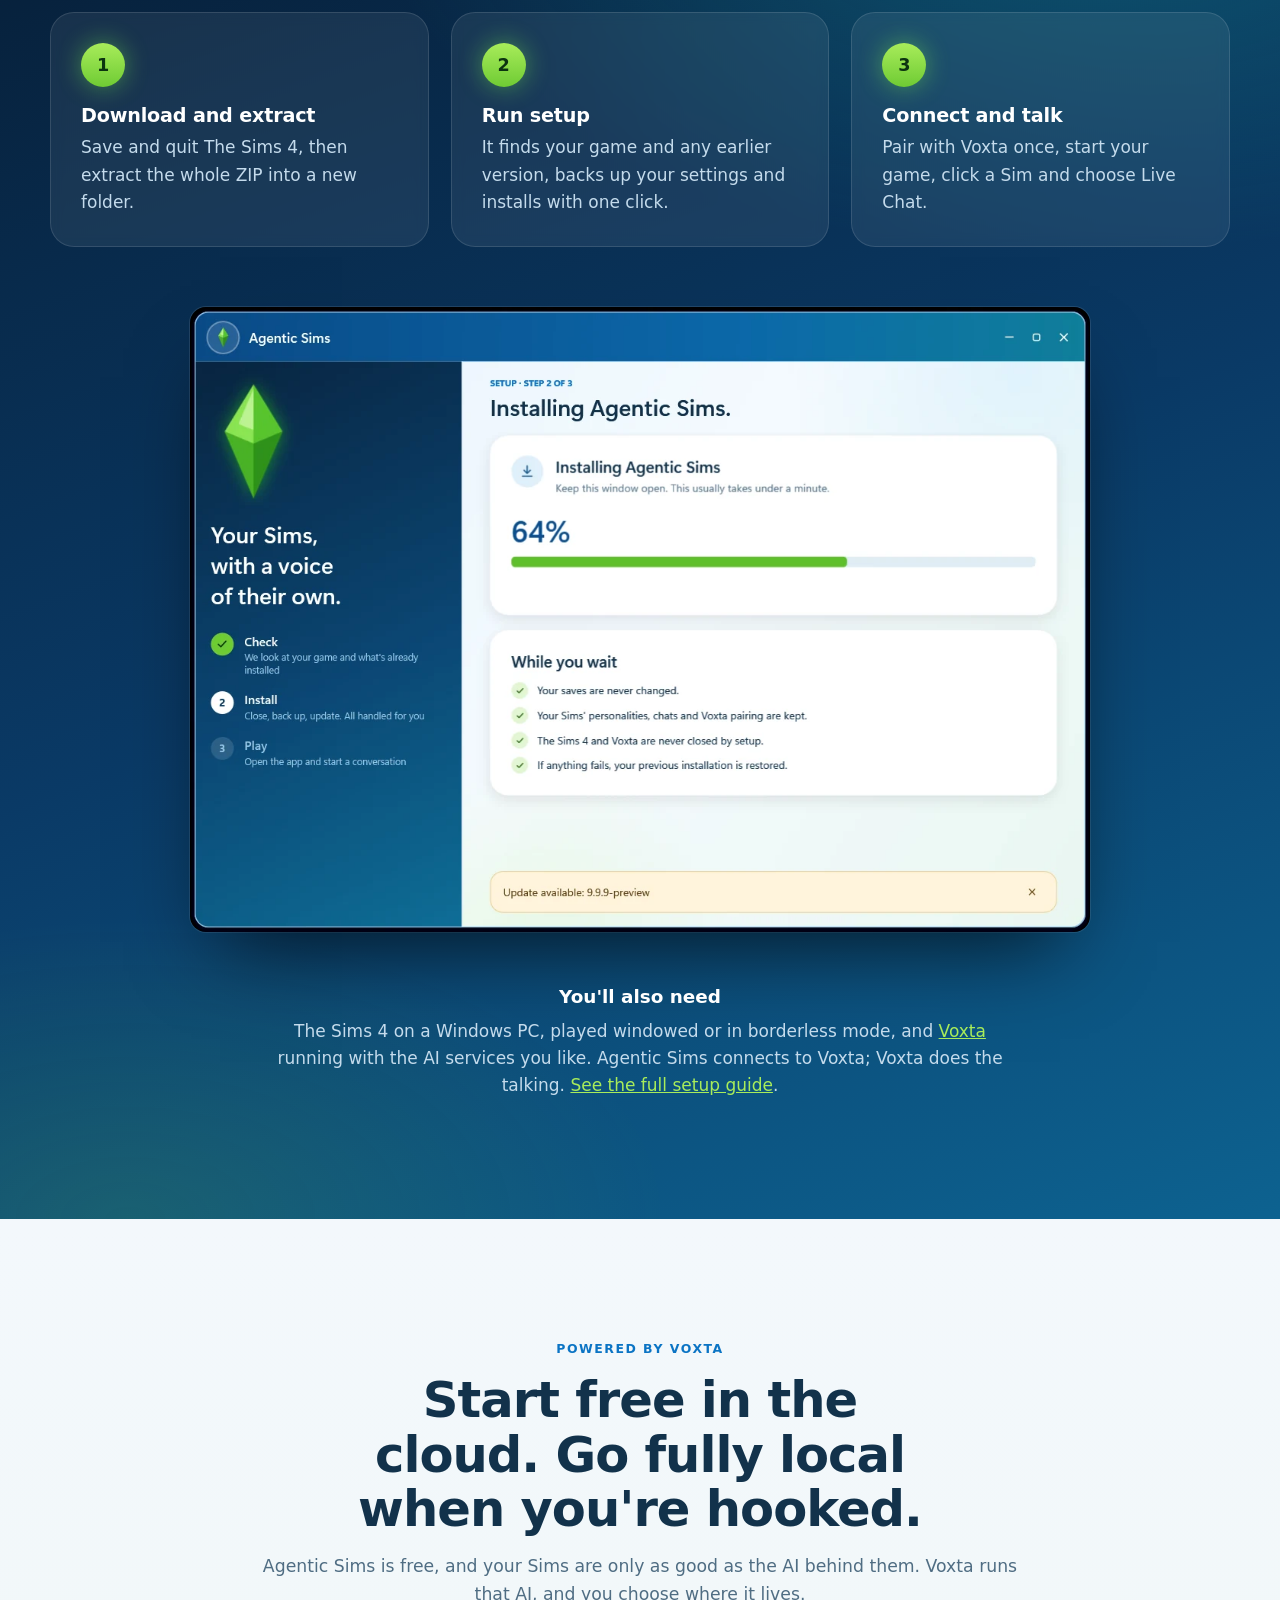
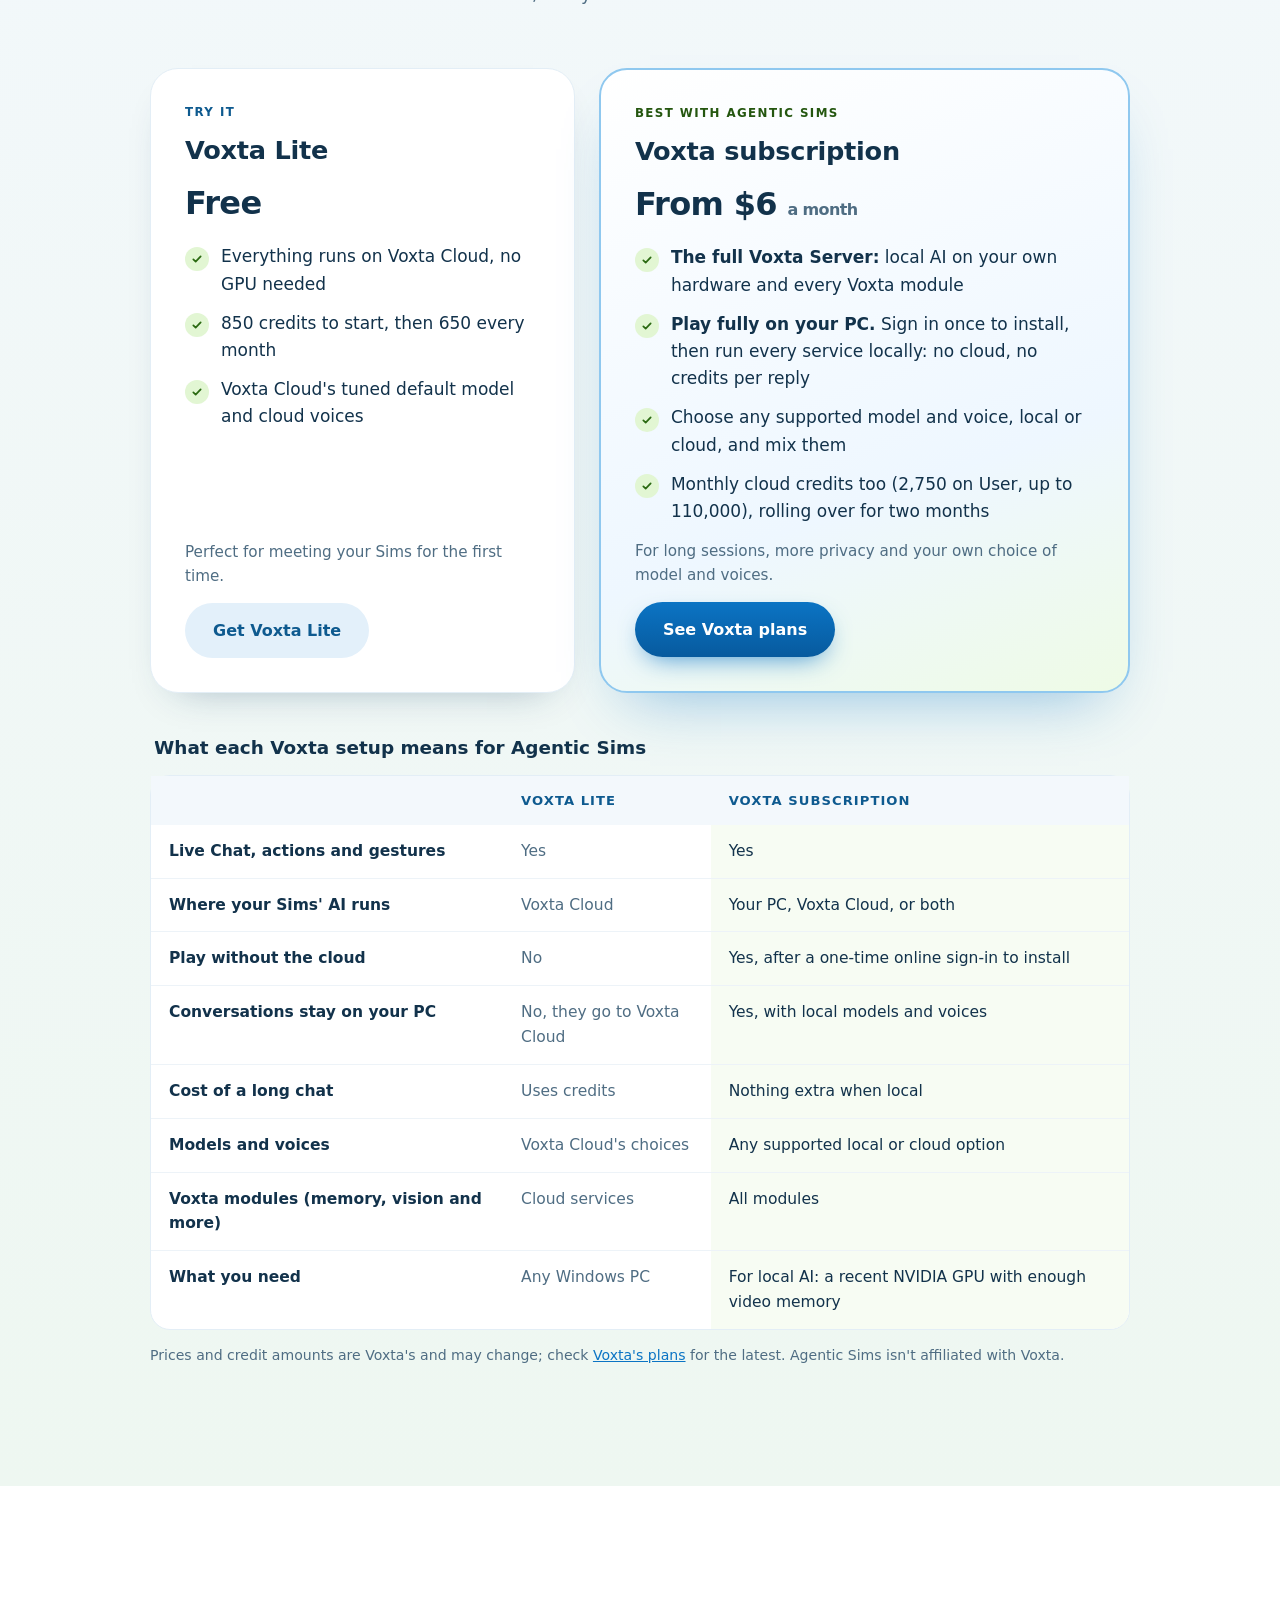
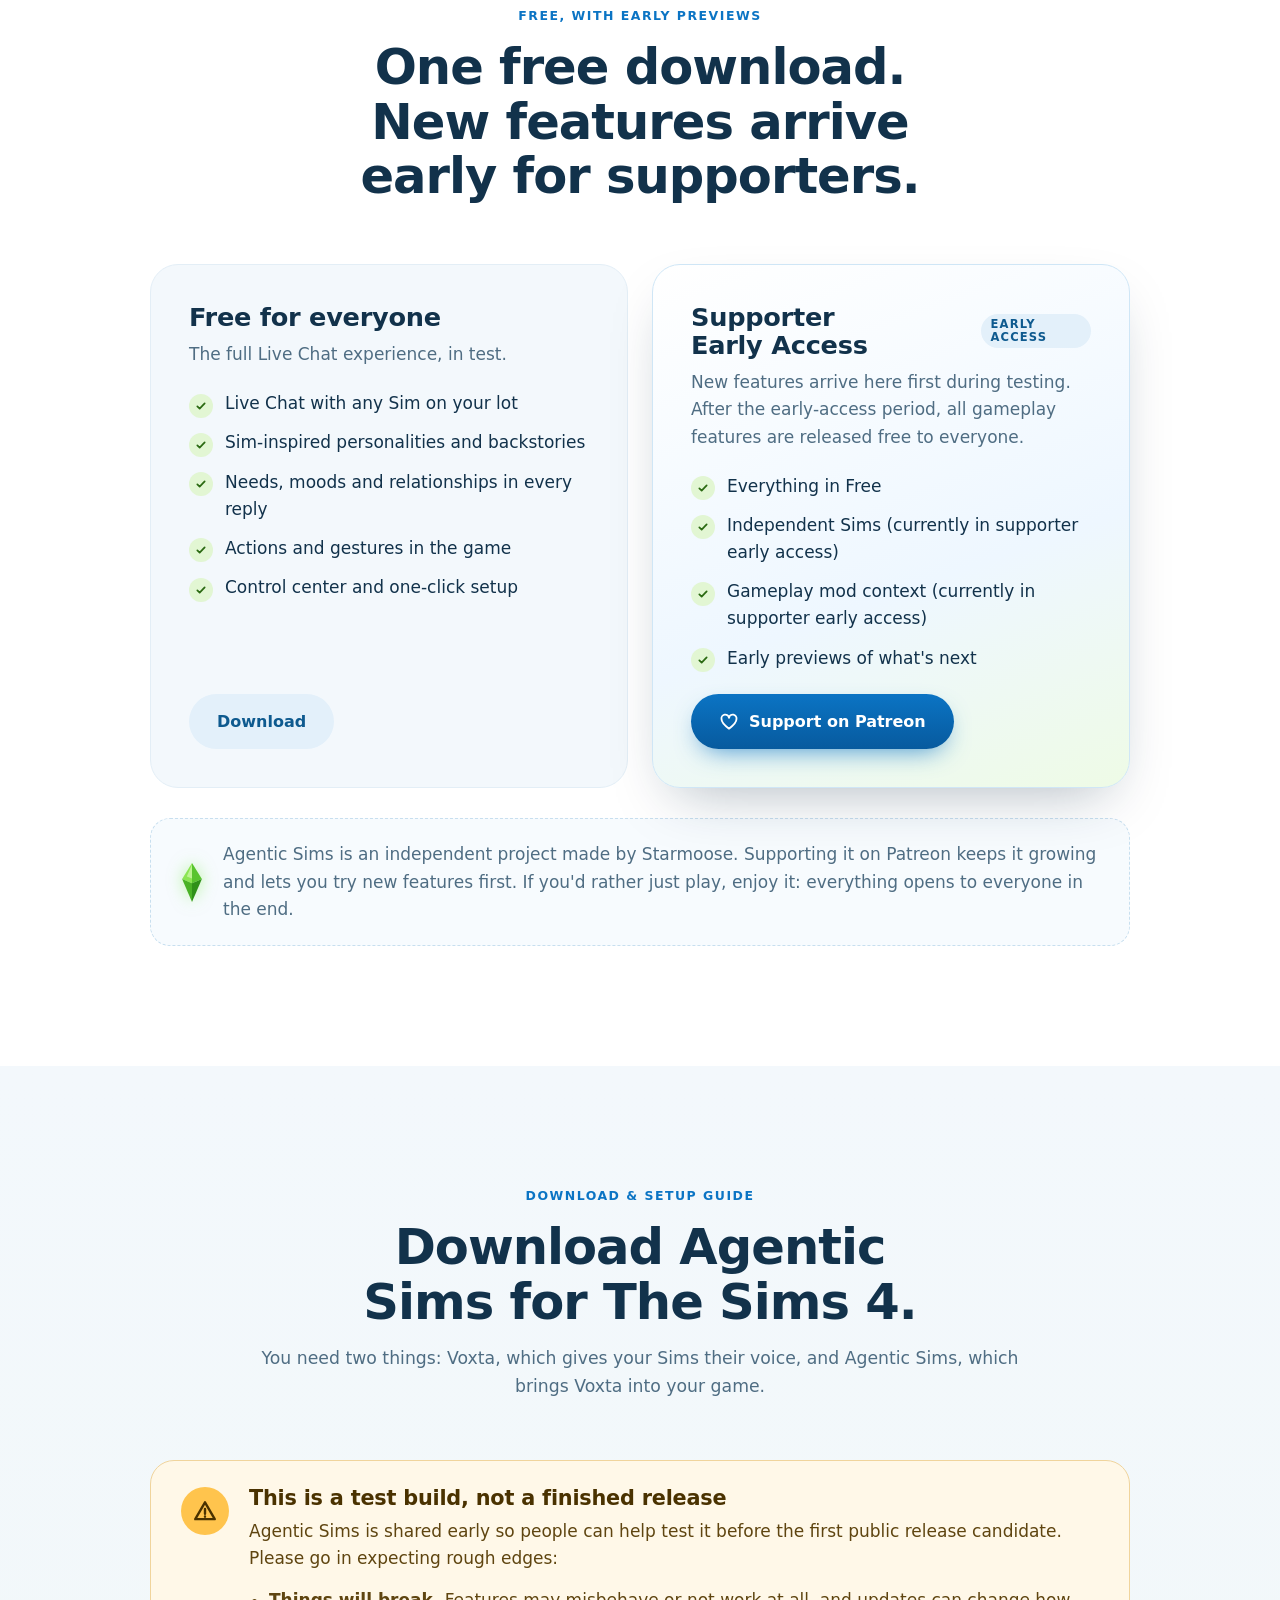
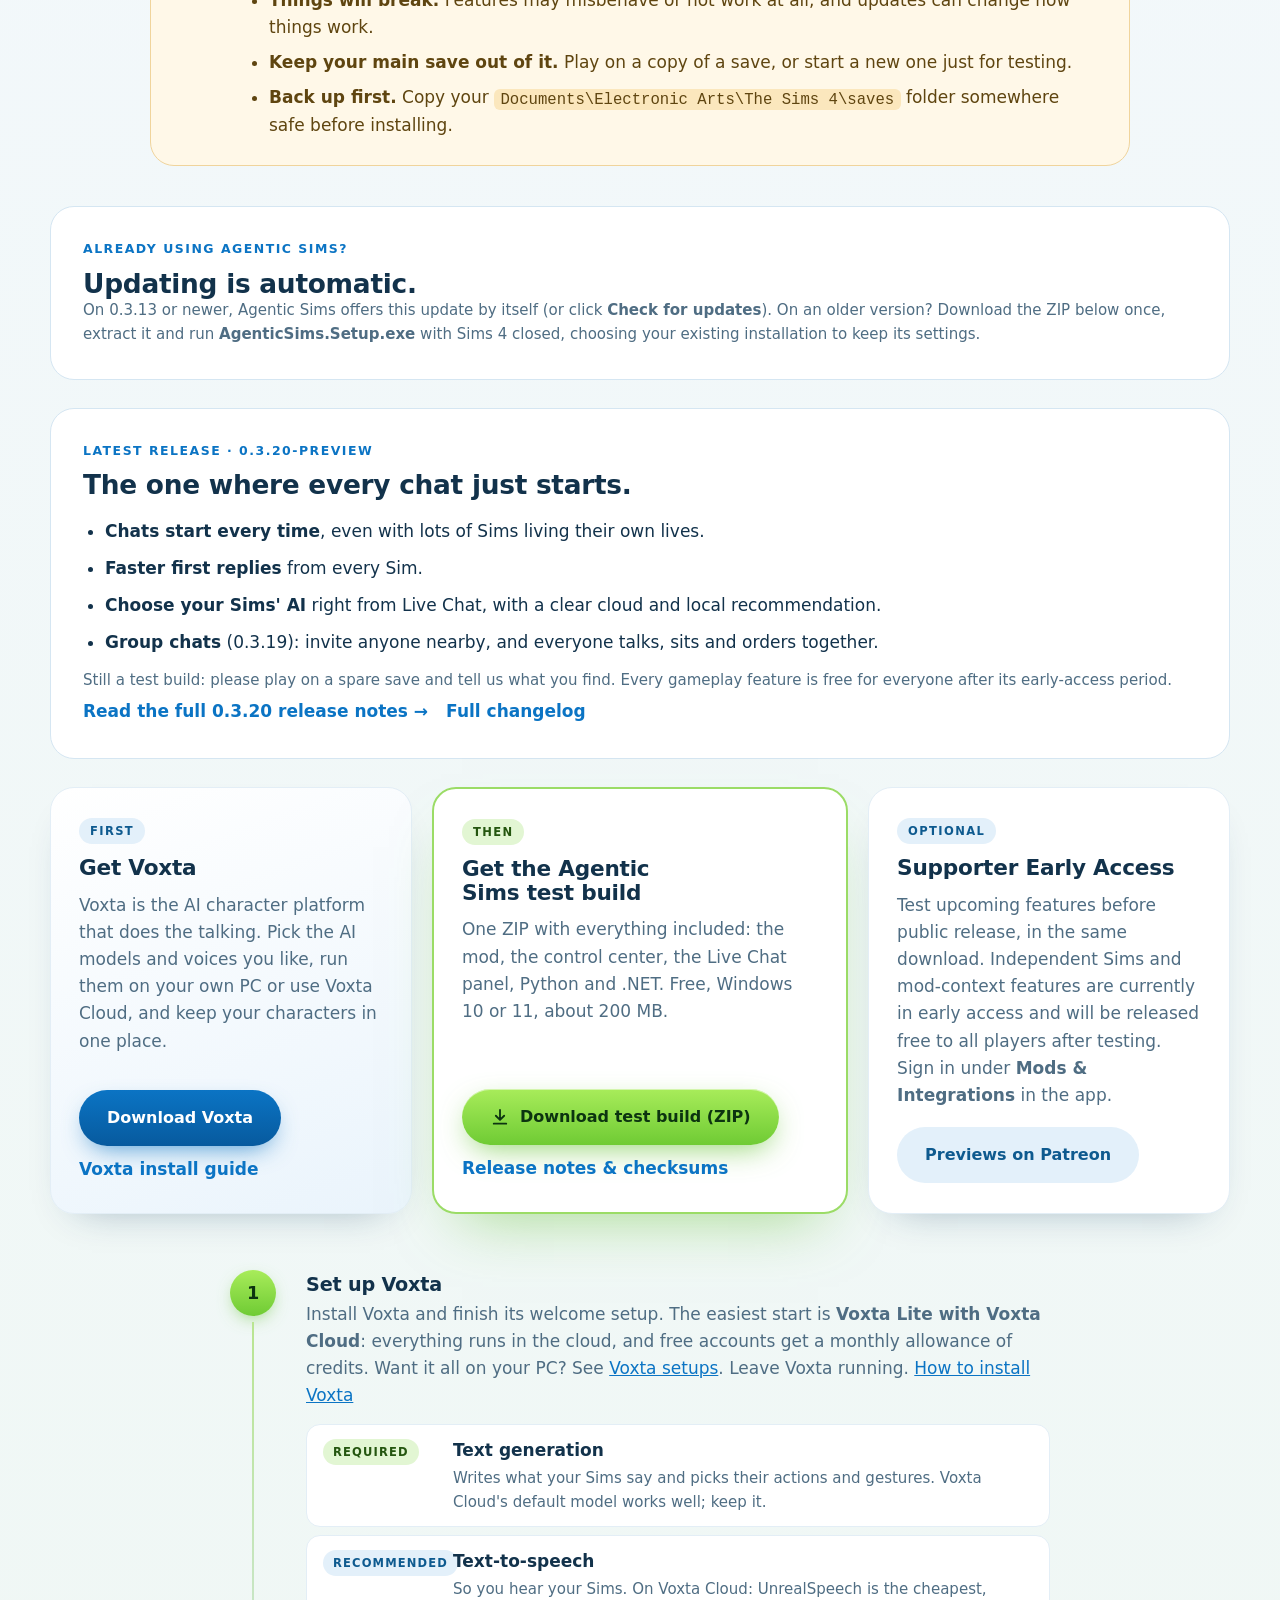
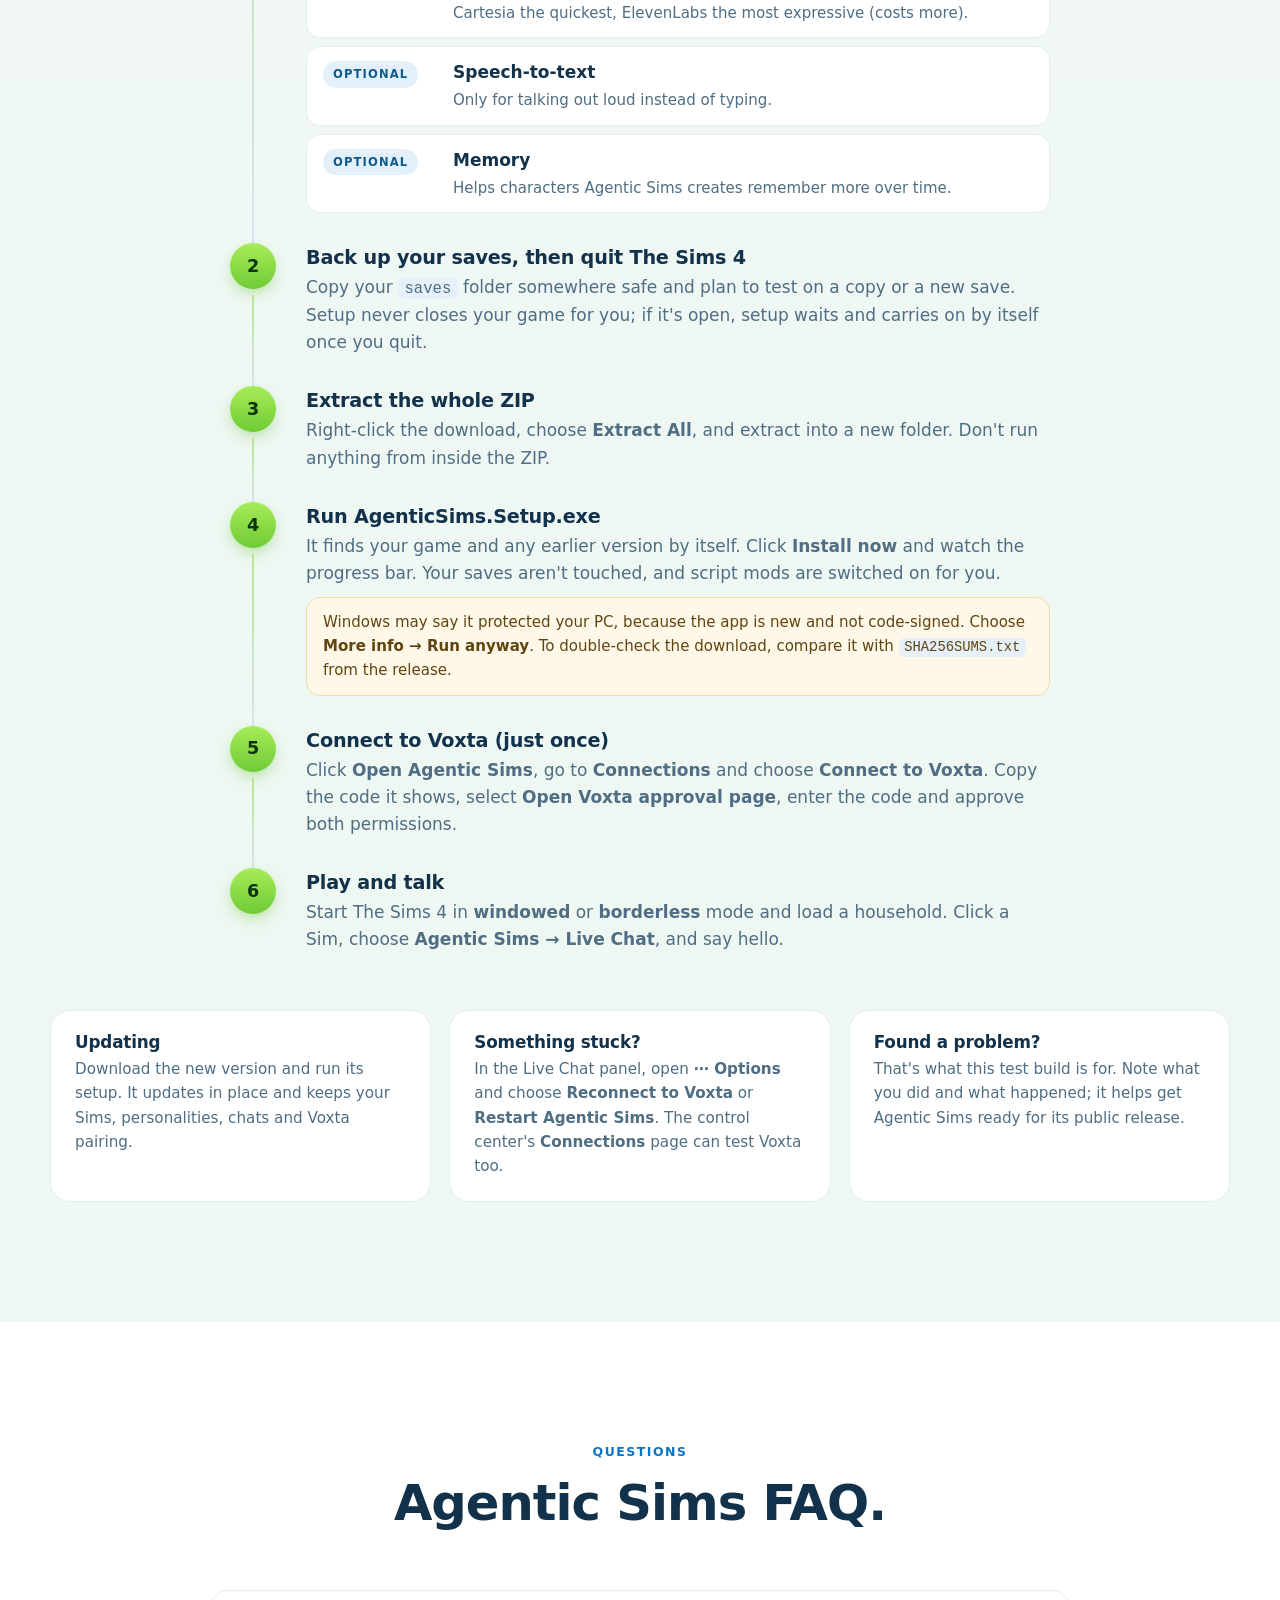
==== commit ade45b84: "Update website" ====
--- a/index.html
+++ b/index.html
@@ -137,7 +137,7 @@
   <div class="hero-art hero-art-game reveal" aria-hidden="true">
    <div class="halo"></div>
    <img class="hero-shot" src="assets/ingame-chat.webp" alt="Agentic Sims Live Chat beside two Sims talking in The Sims 4" fetchpriority="high" decoding="async" width="1920" height="1000">
-   <div class="hero-panel-wrap"><img class="hero-panel float" src="assets/panel-chat.webp" alt="" width="480" height="780"></div>
+   <div class="hero-panel-wrap"><img class="hero-panel float" src="assets/panel-chat.webp" alt="" width="440" height="740"></div>
   </div>
  </div>
  <div class="wrap trust reveal">
@@ -182,8 +182,8 @@
   </div>
   <div class="stage reveal">
    <div class="world" aria-hidden="true"></div>
-   <img class="stage-panel" src="assets/panel-typing.webp" alt="The Live Chat panel: a conversation with Alex Rivera, who is typing a reply." width="480" height="780" loading="lazy">
-   <img class="stage-mini" src="assets/panel-collapsed.webp" alt="The panel minimized to one line, showing an unread reply." width="480" height="112" loading="lazy">
+   <img class="stage-panel" src="assets/panel-typing.webp" alt="The Live Chat panel: a conversation with Alex Rivera, who is typing a reply." width="440" height="740" loading="lazy">
+   <img class="stage-mini" src="assets/panel-collapsed.webp" alt="The panel minimized to one line, showing an unread reply." width="440" height="72" loading="lazy">
   </div>
  </div>
 </section>
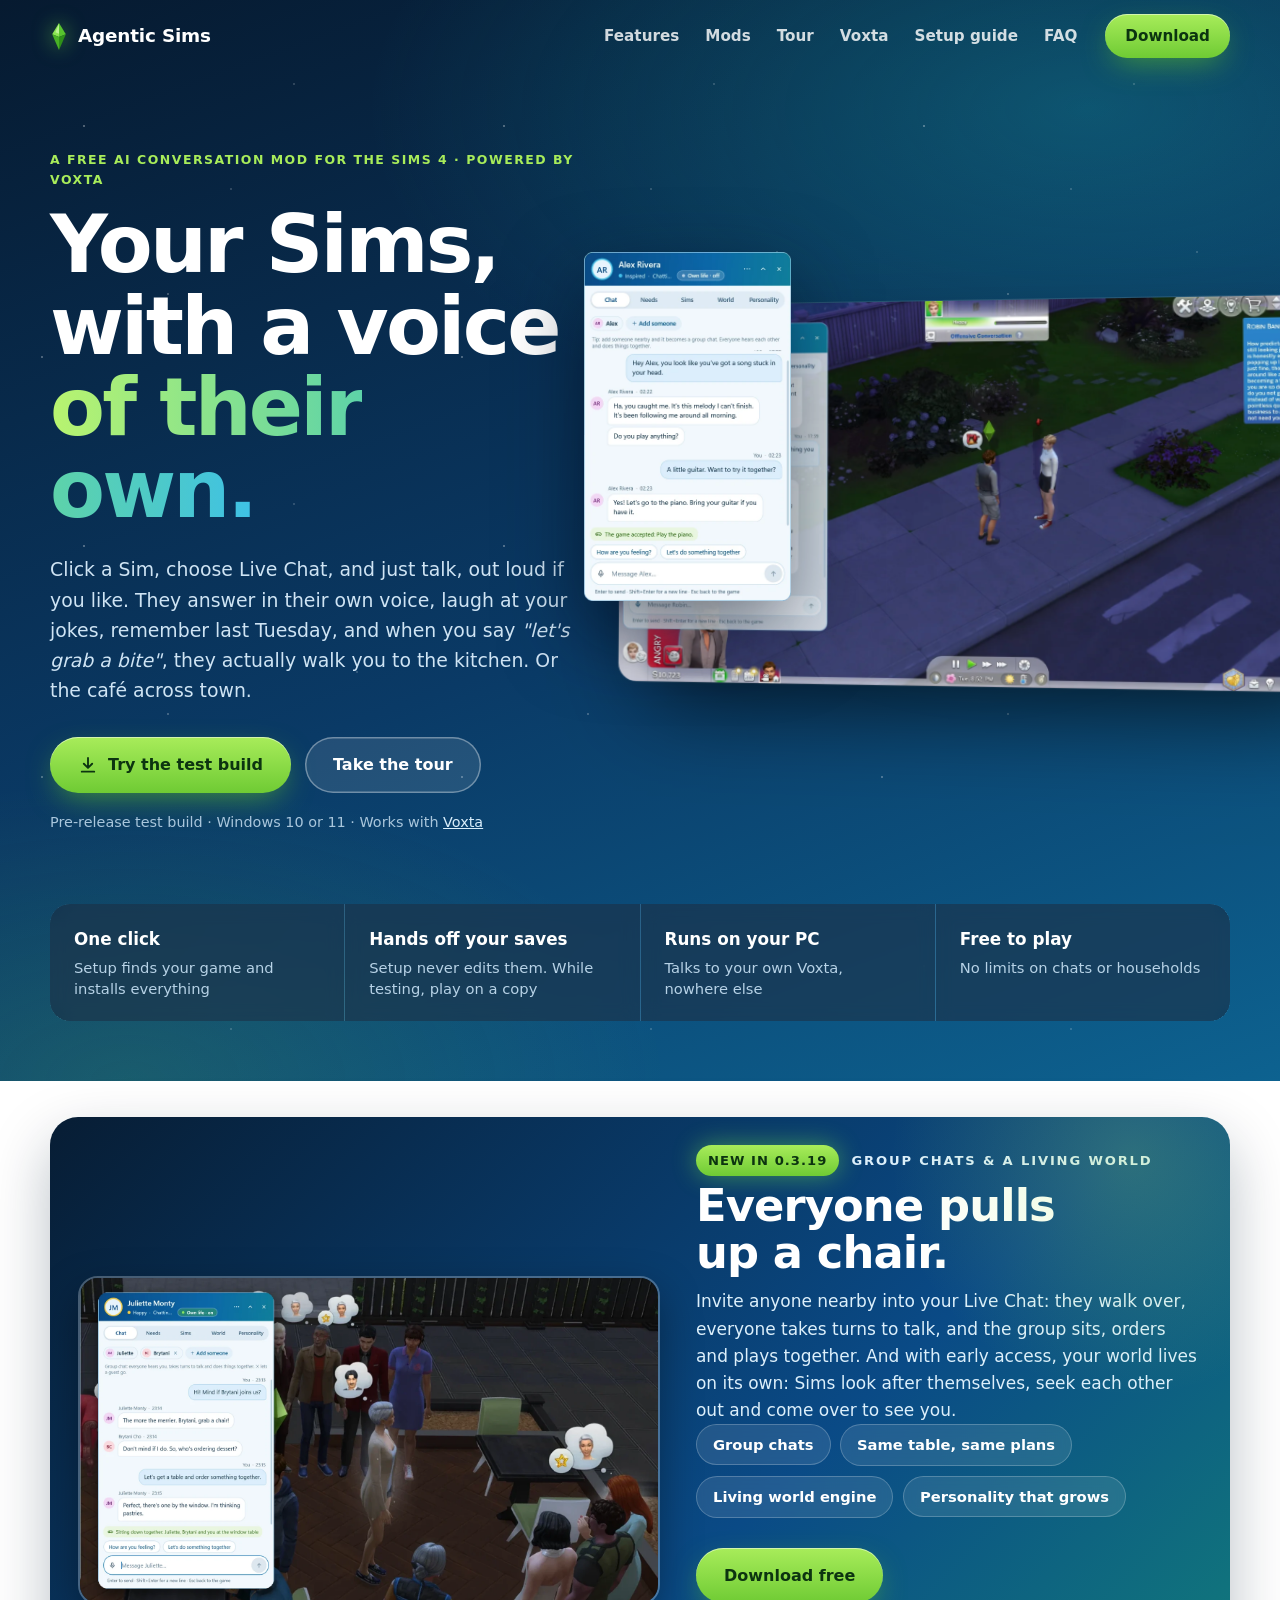
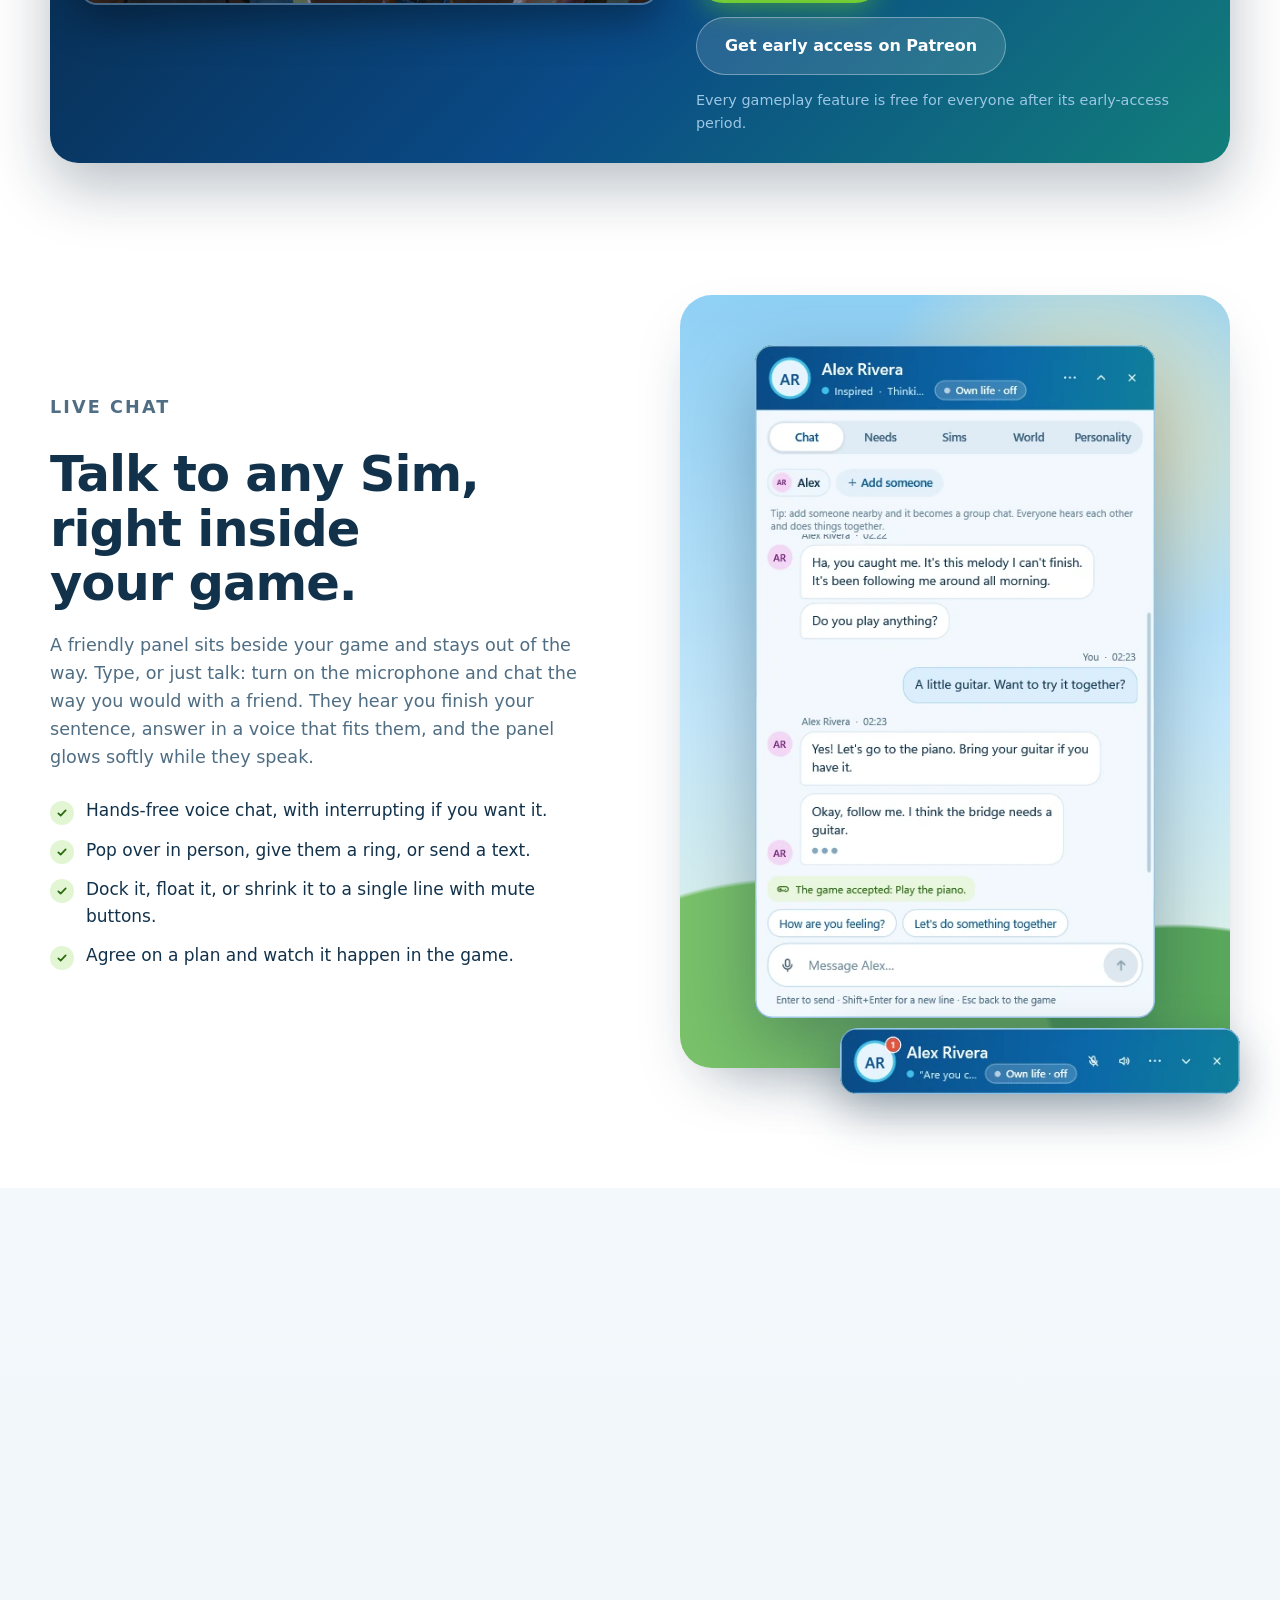
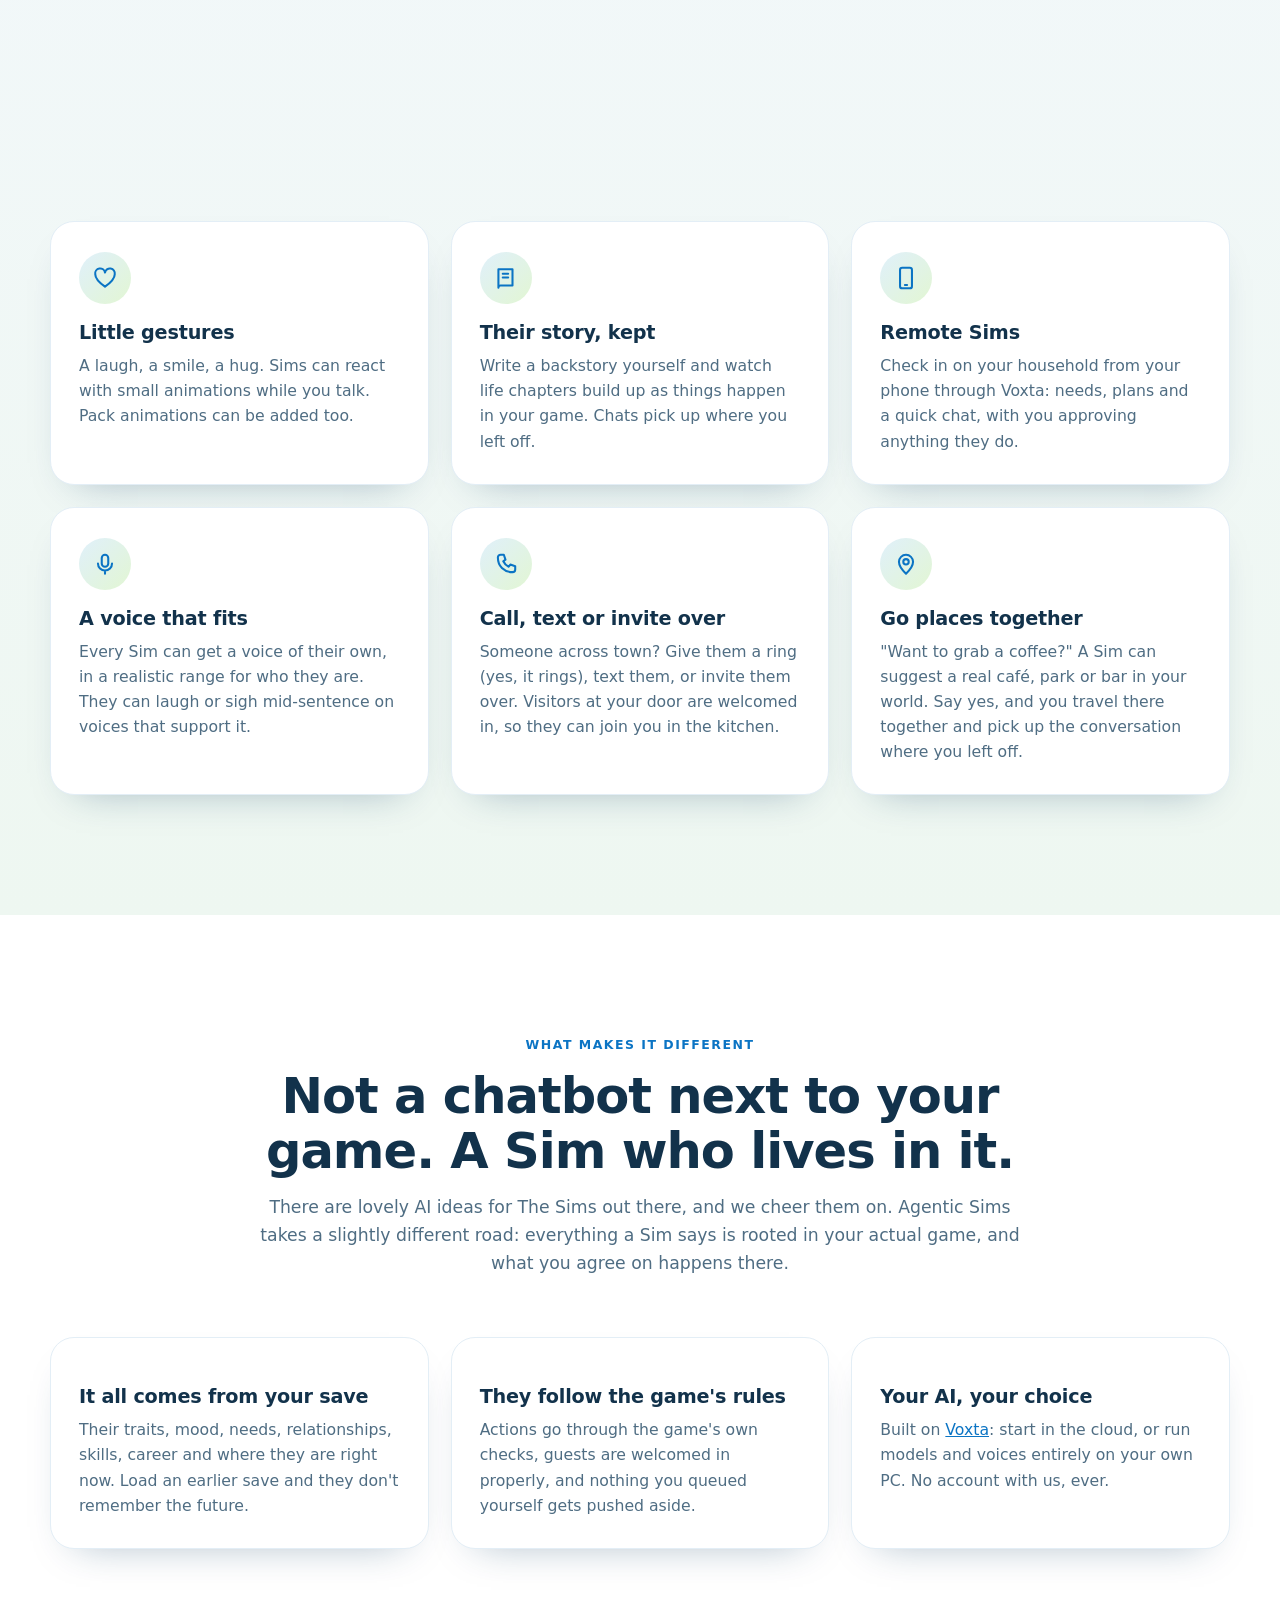
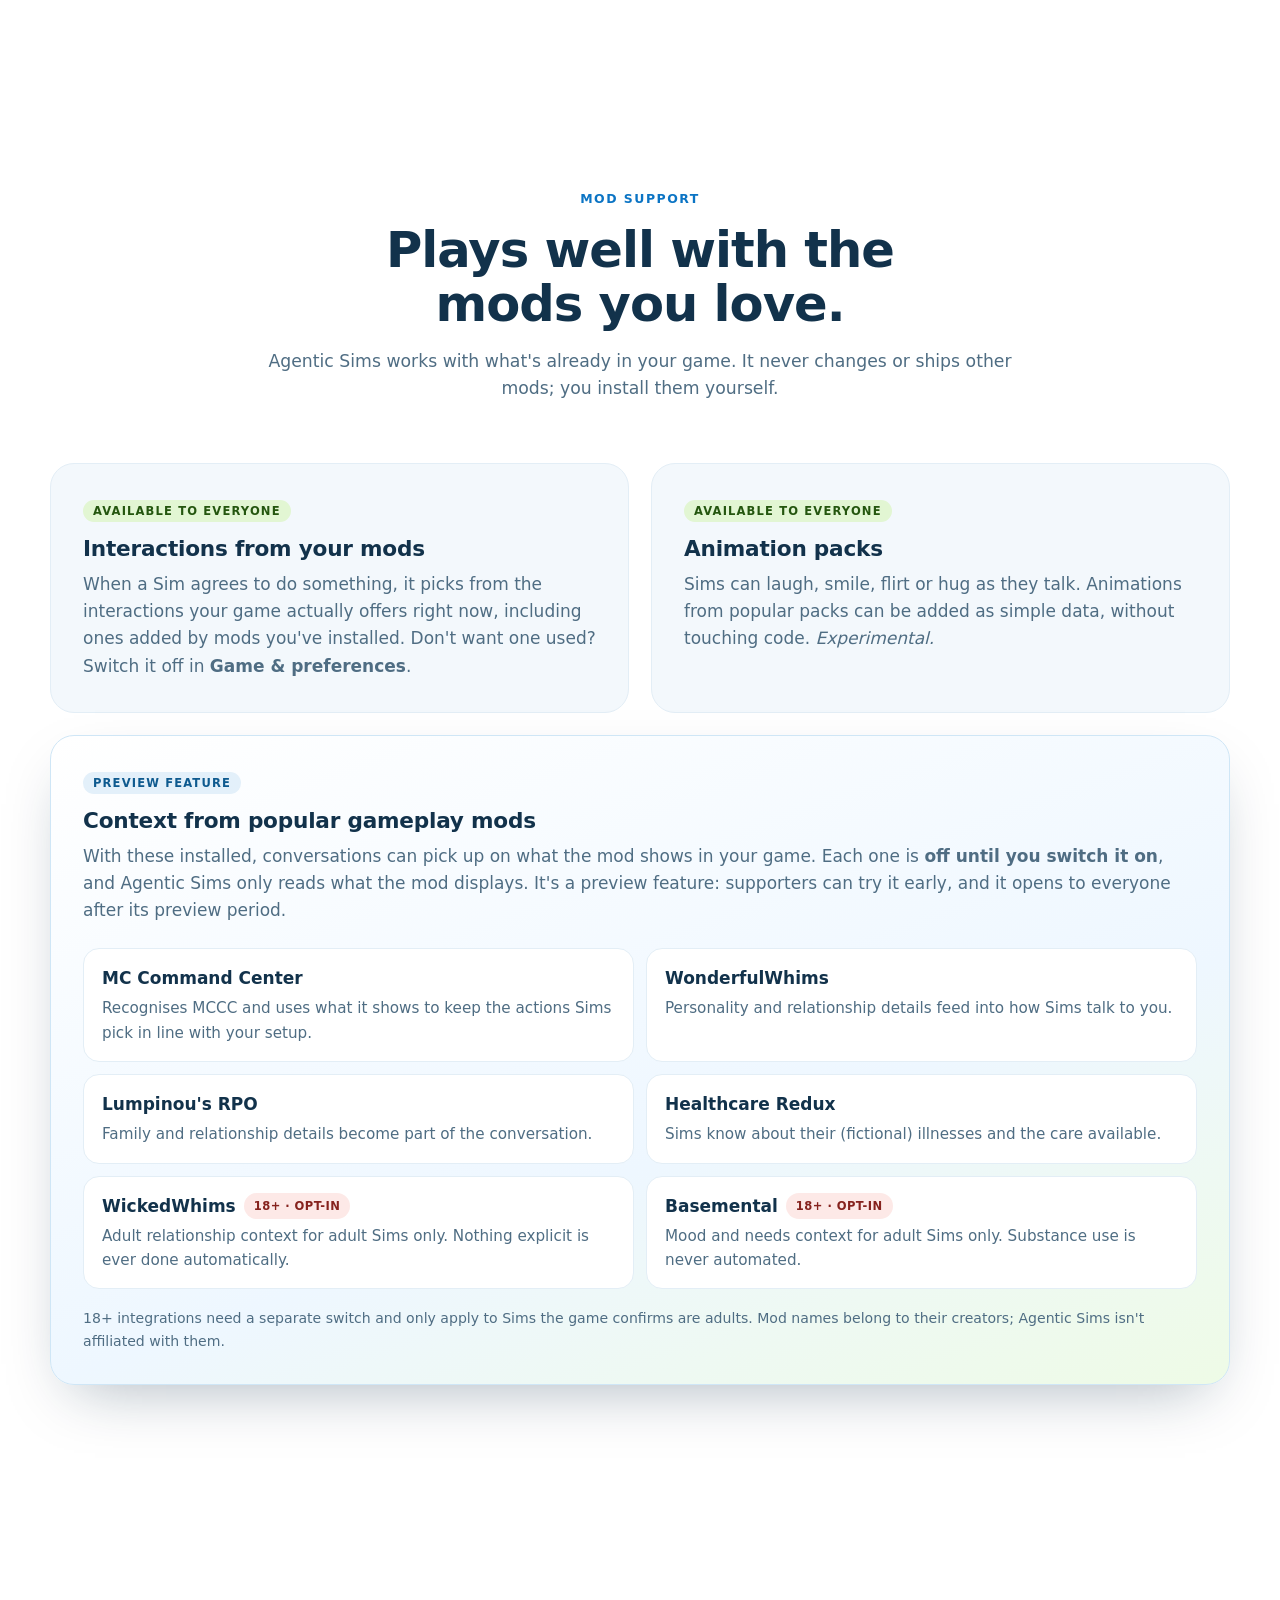
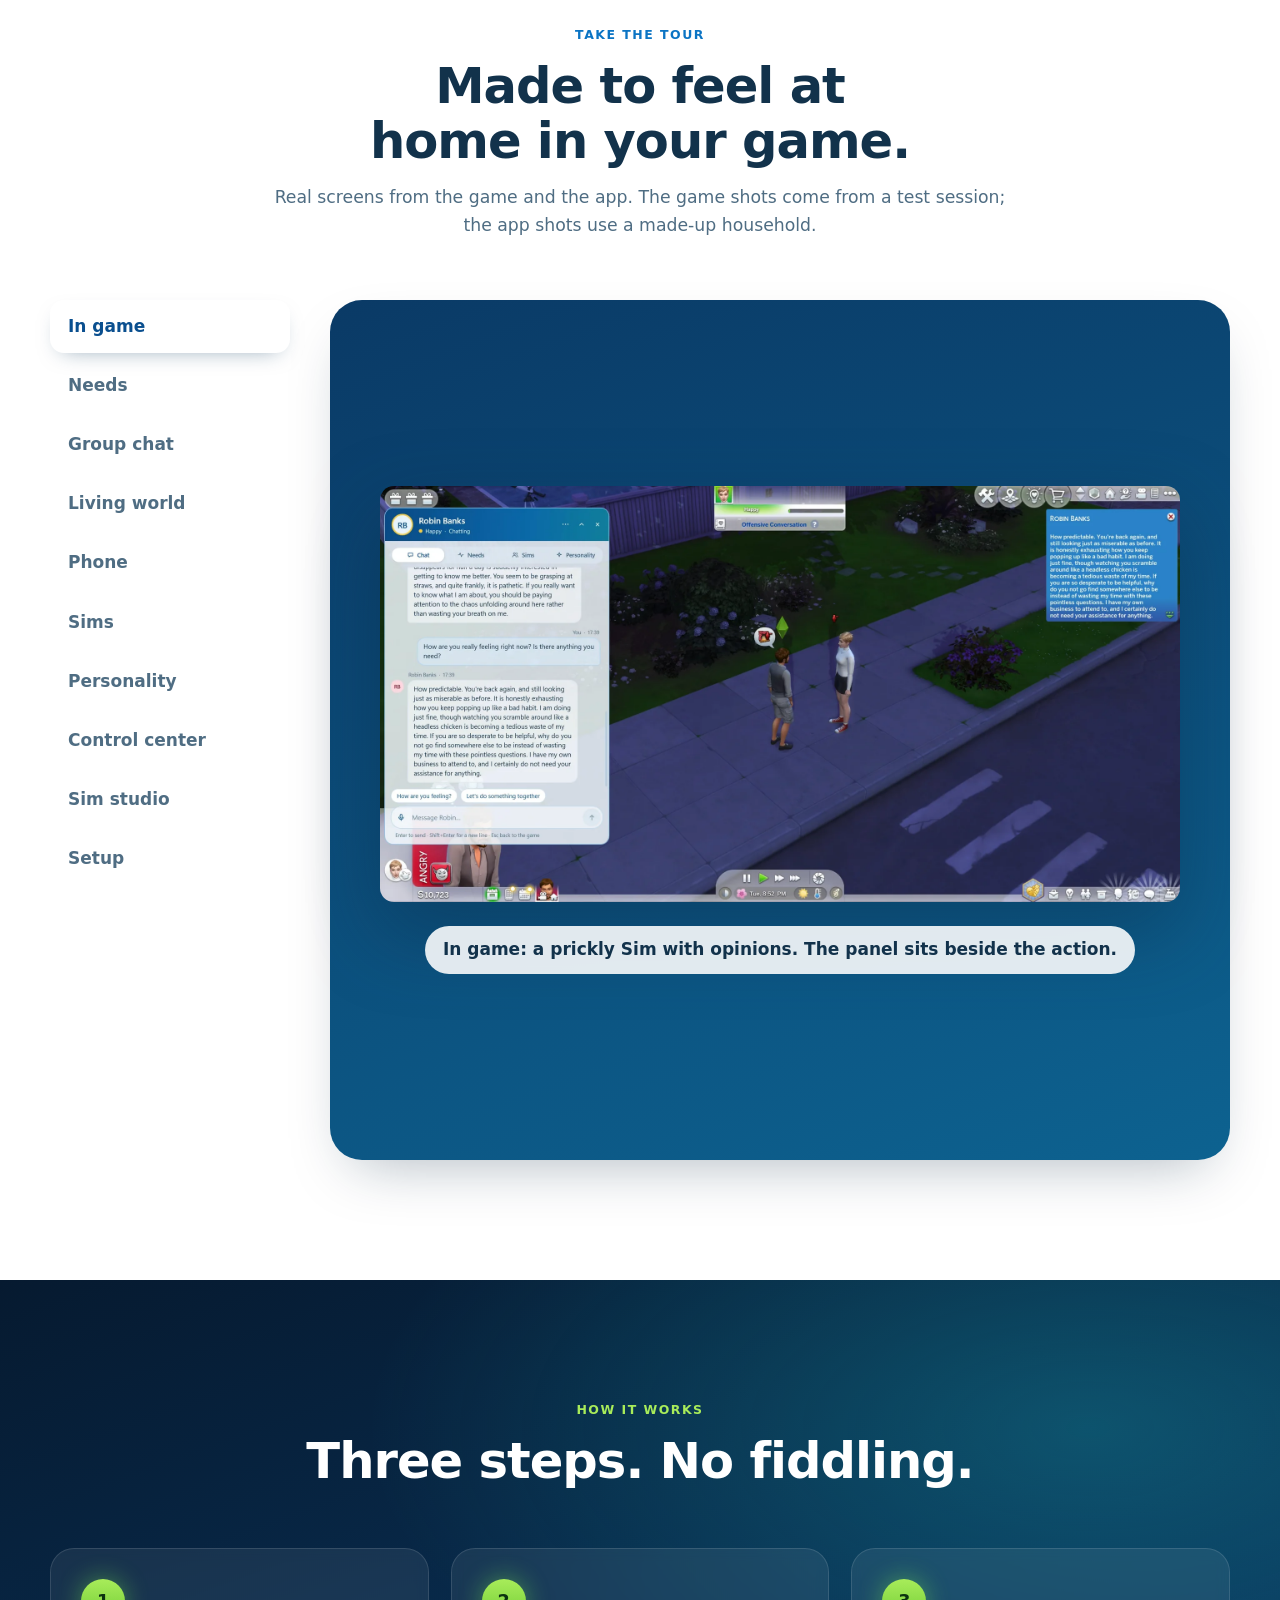
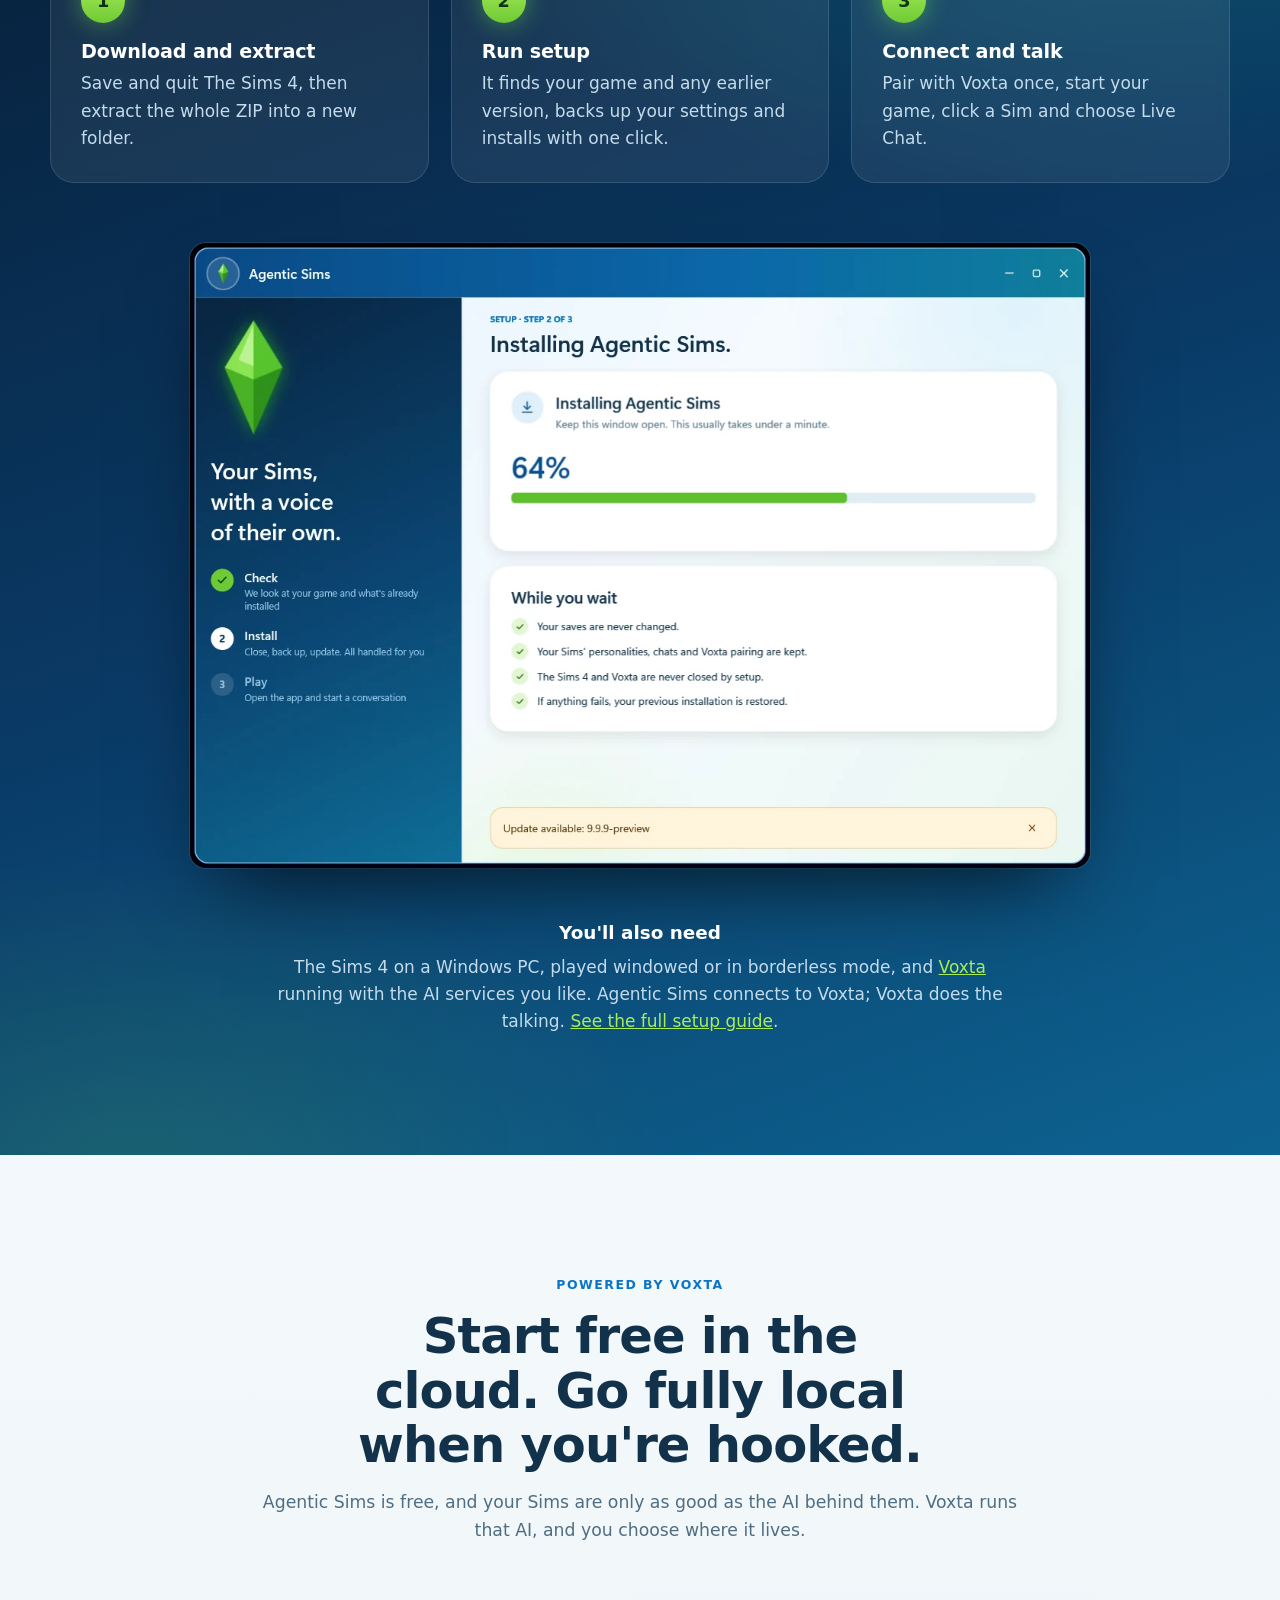
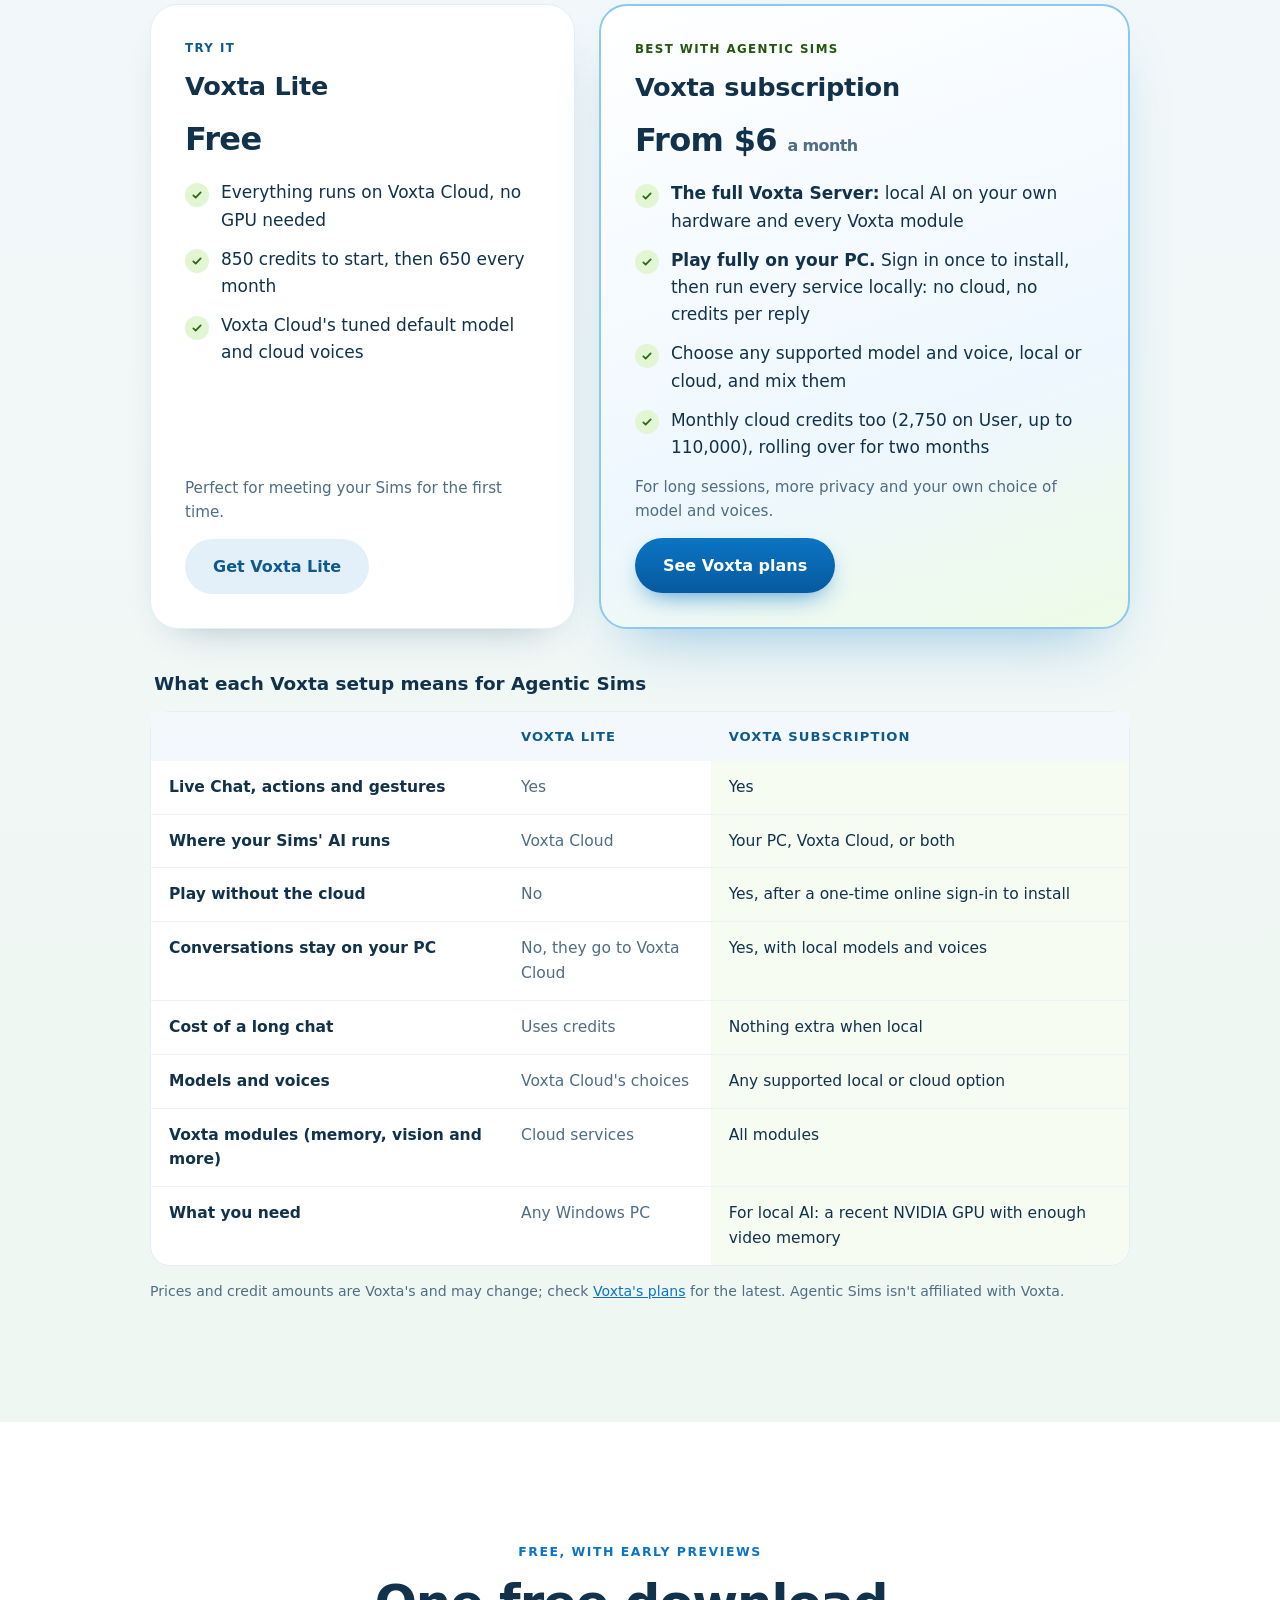
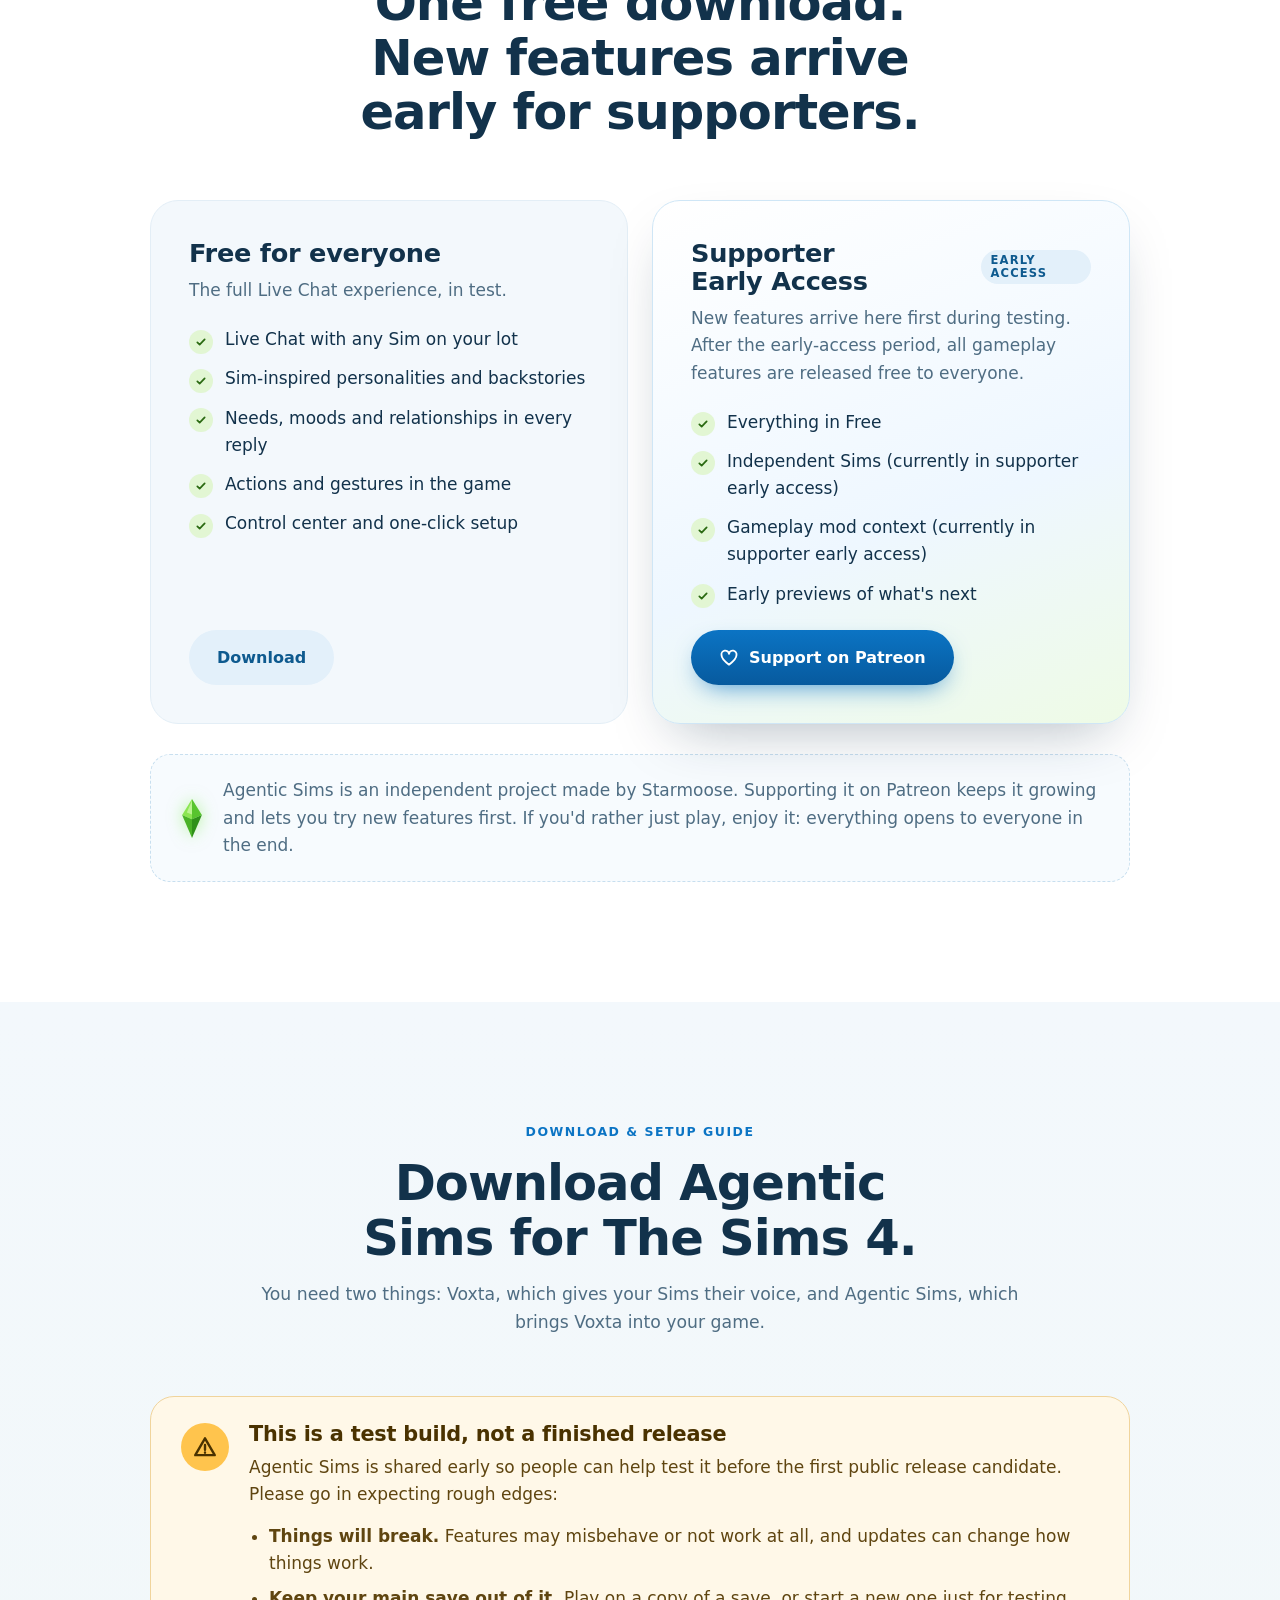
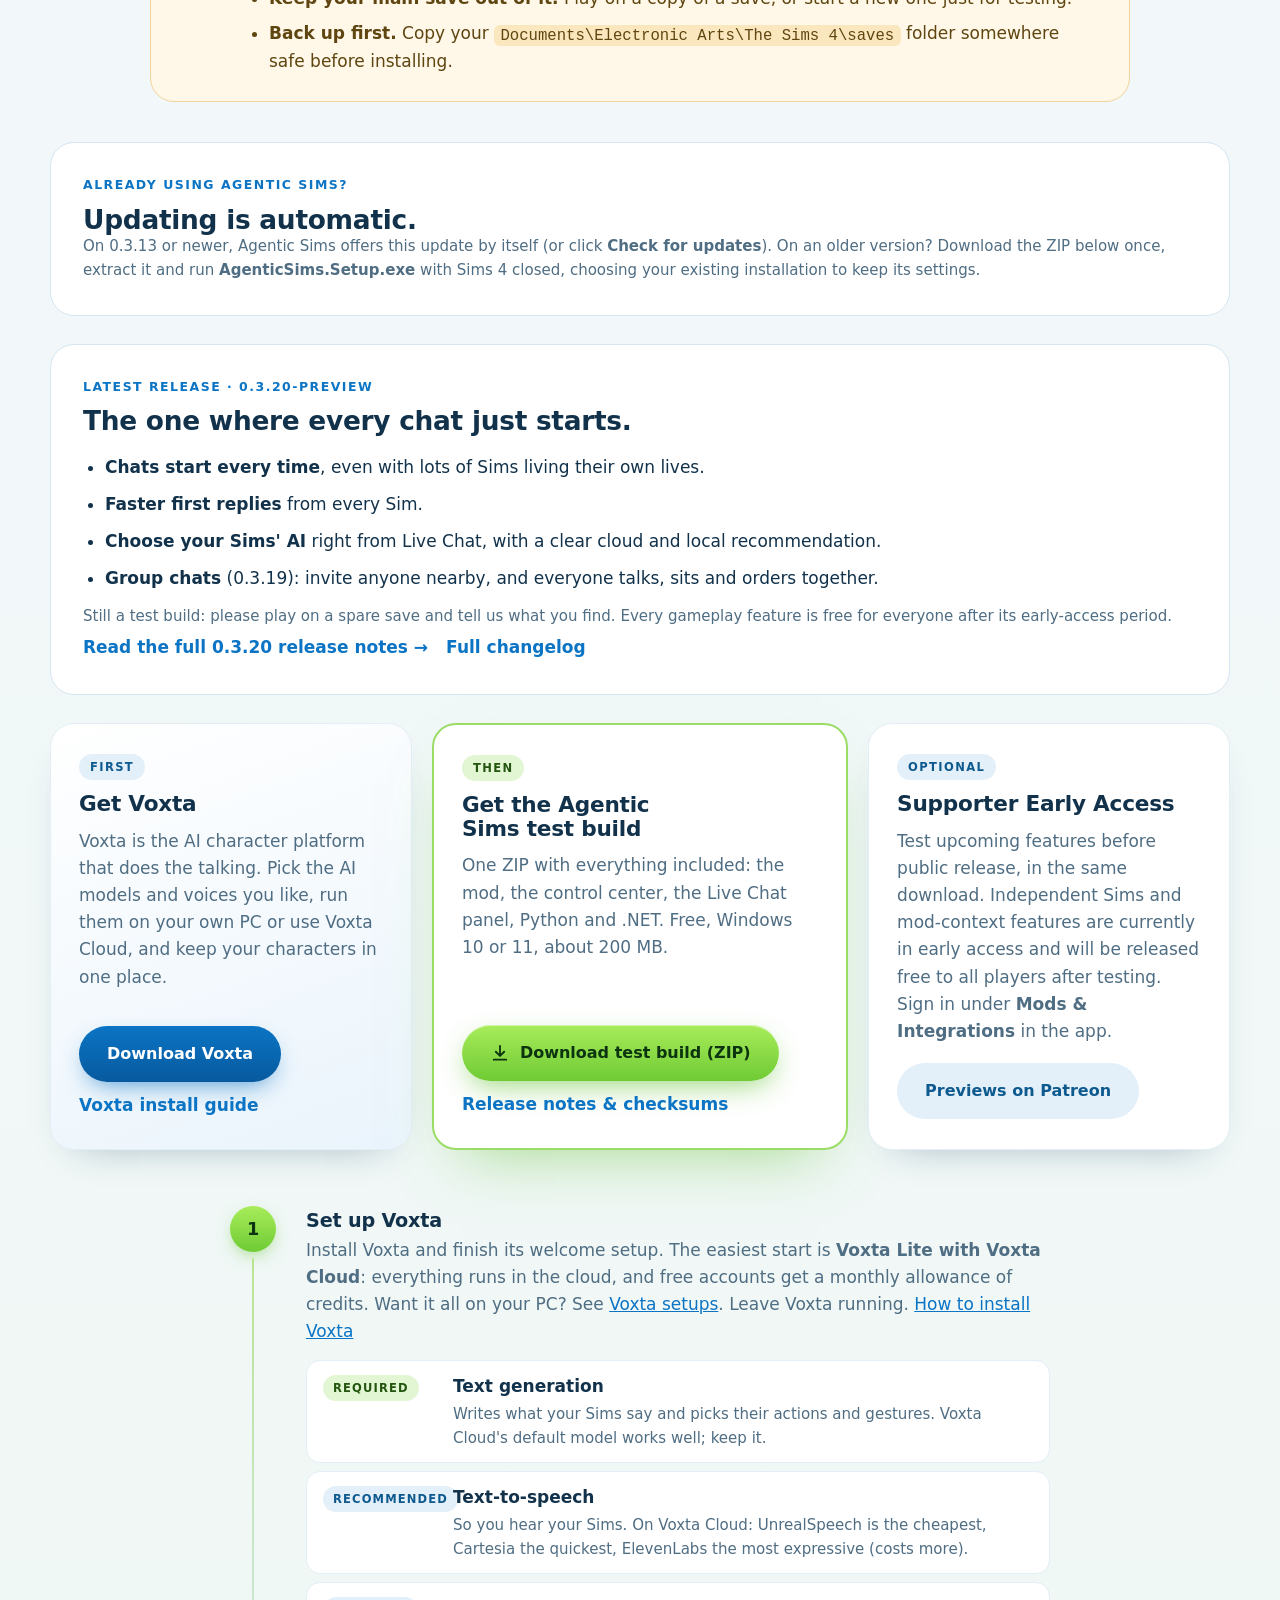
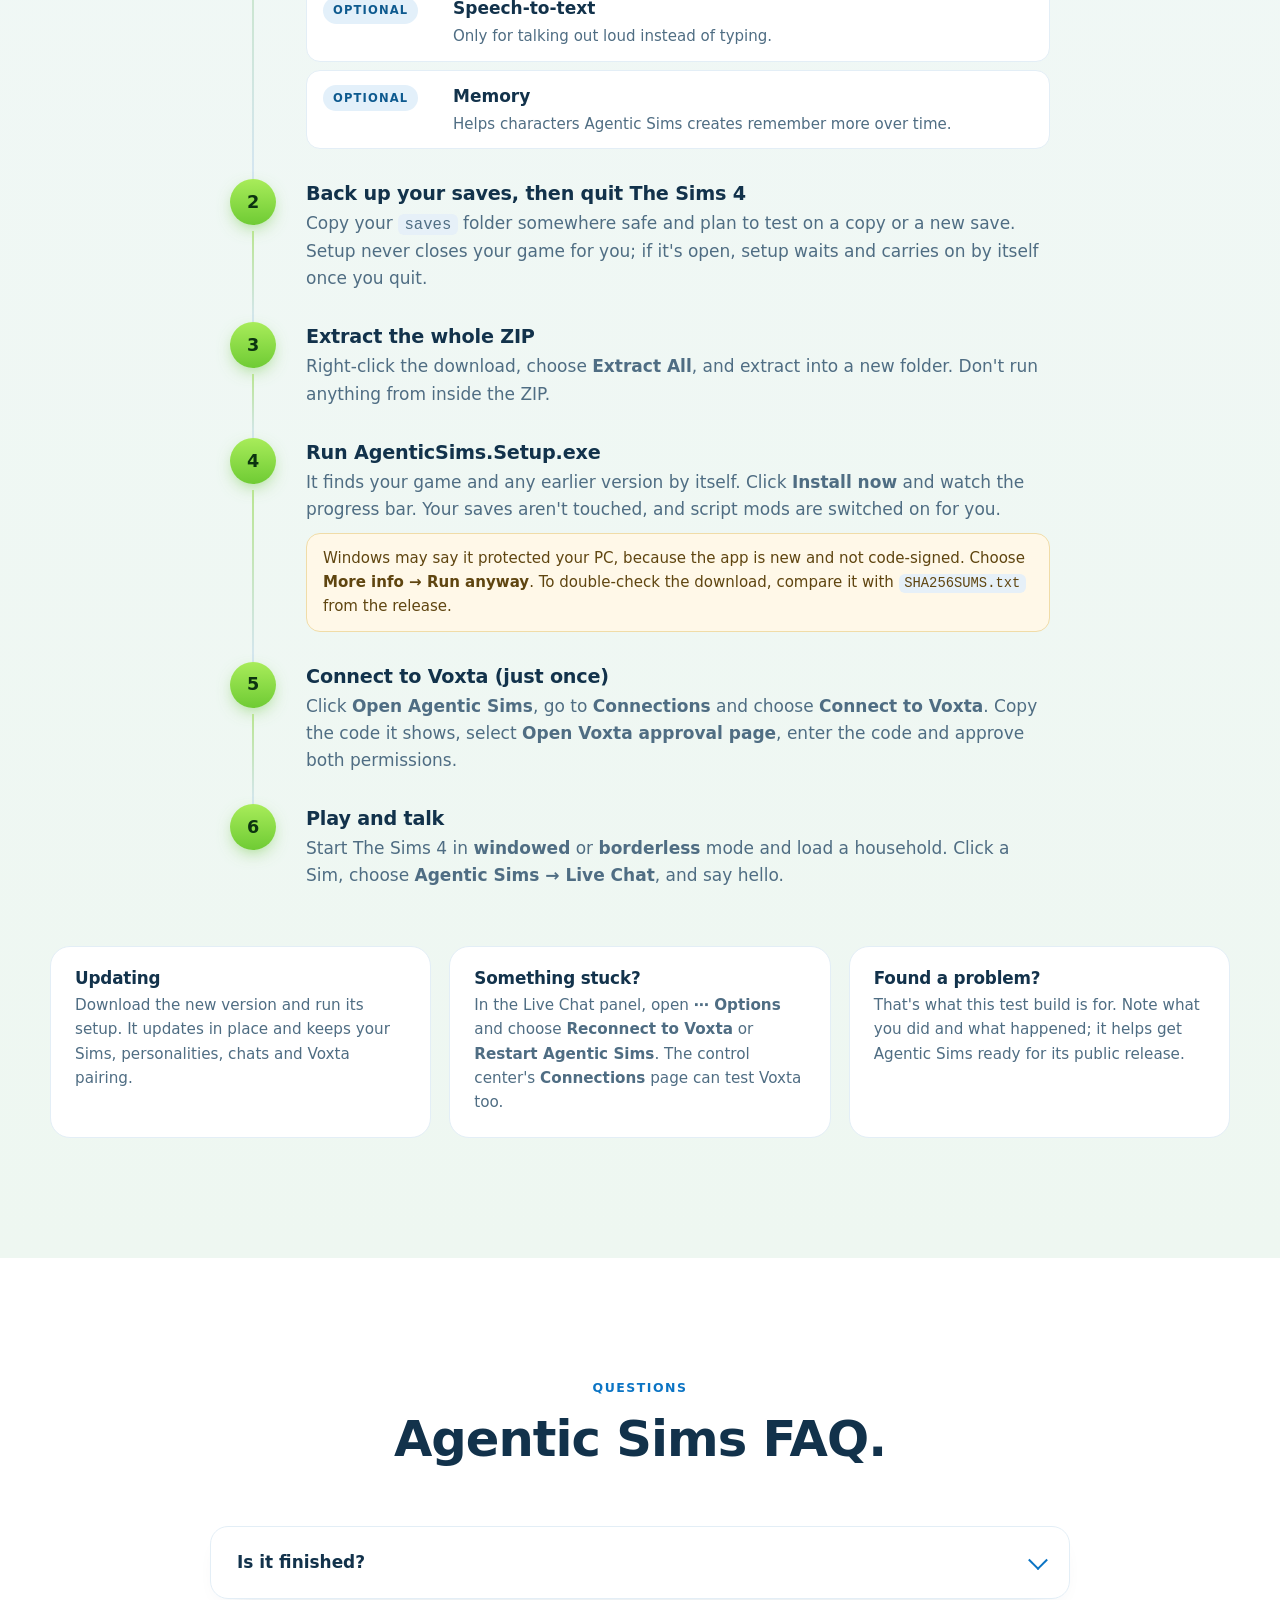
==== commit f554eb45: "Update website" ====
--- a/index.html
+++ b/index.html
@@ -121,7 +121,6 @@
  <div class="stars" aria-hidden="true"></div>
  <div class="wrap hero-grid">
   <div class="hero-copy reveal">
-   <a class="status-pill" href="#test-build"><svg viewBox="0 0 24 24" width="24" height="24" fill="none" stroke="currentColor" stroke-width="2" stroke-linecap="round" stroke-linejoin="round" aria-hidden="true"><path d="M12 4l9 15.5H3zM12 10v4.5M12 17v.2"/></svg><span><strong>Pre-release test build.</strong> Not ready for your main save.</span></a>
    <p class="eyebrow eyebrow-light">A free AI conversation mod for The Sims 4 · powered by Voxta</p>
    <h1>Your Sims,<br>with a voice<br><span class="accent">of their own.</span></h1>
    <p class="lede">Click a Sim, choose Live Chat, and just talk, out loud if you like. They answer in their own voice, laugh at your jokes, remember last Tuesday, and when you say <em>"let's grab a bite"</em>, they actually walk you to the kitchen. Or the café across town.</p>
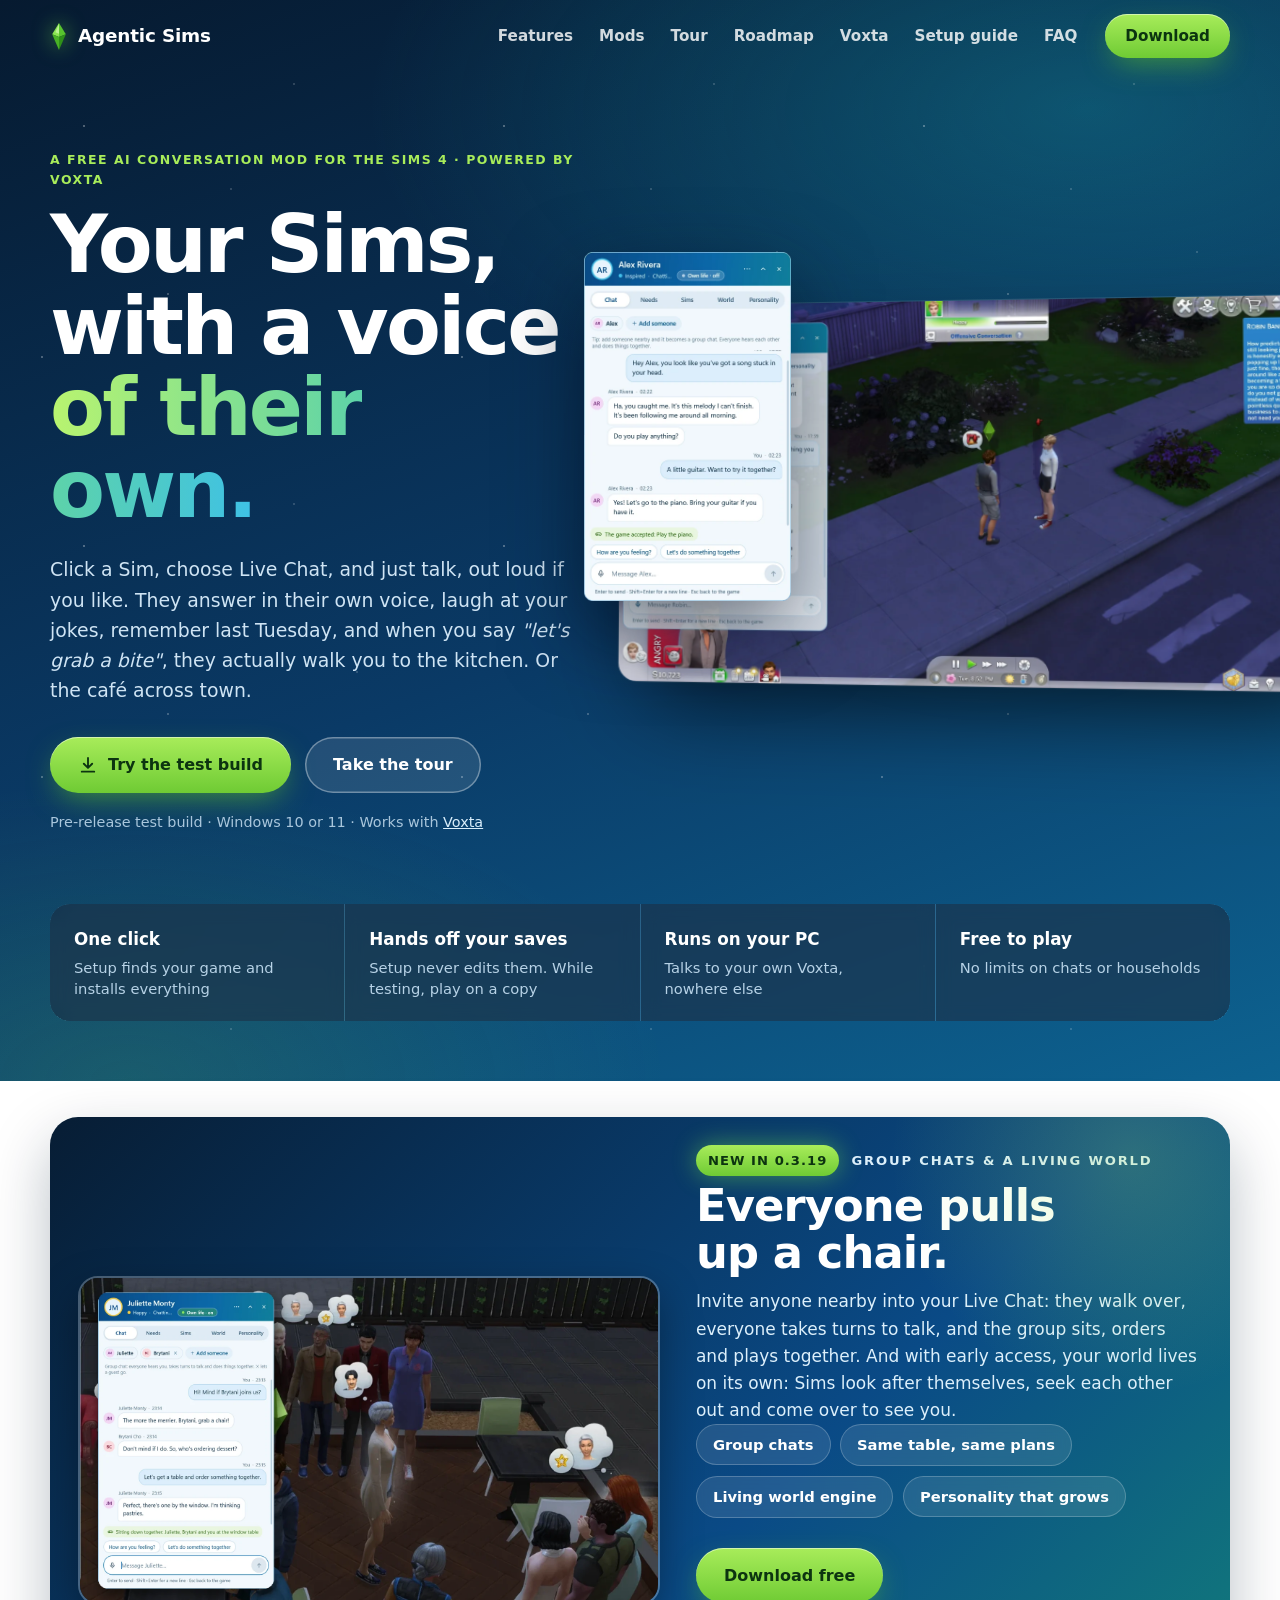
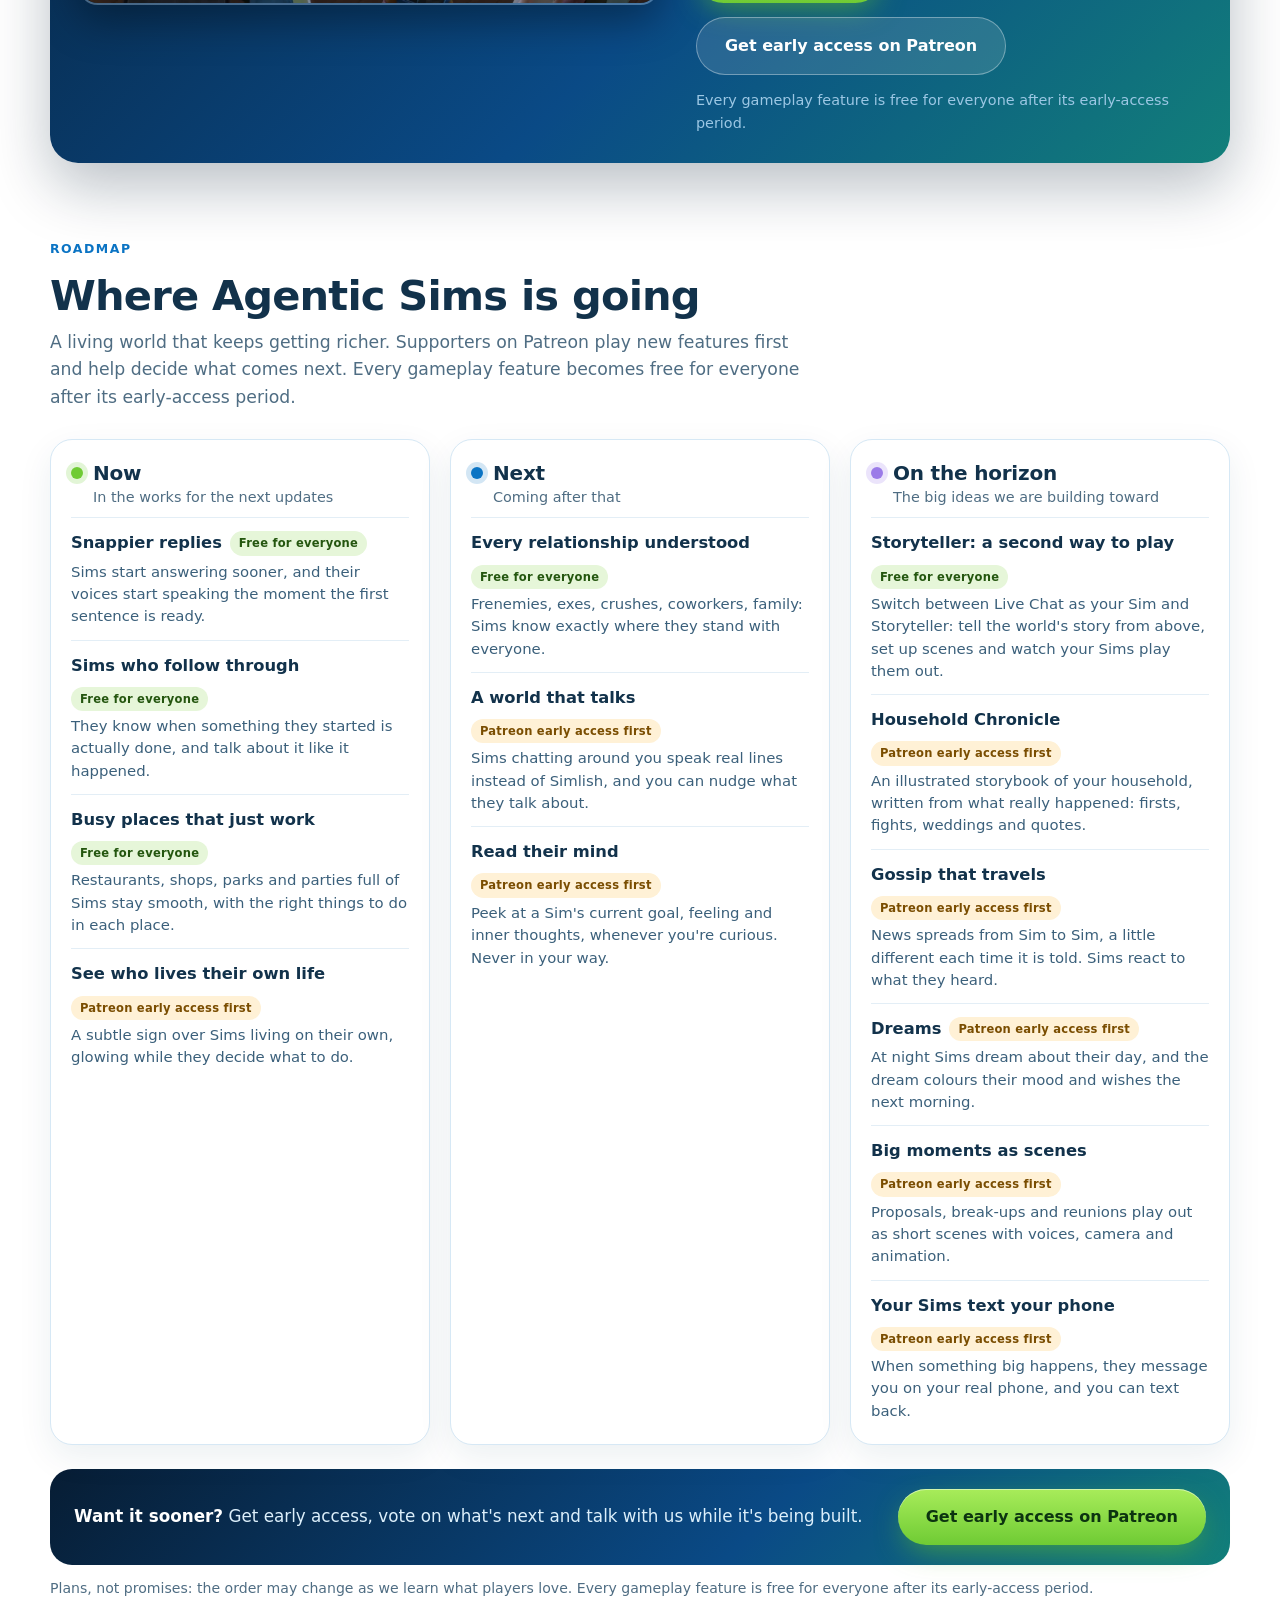
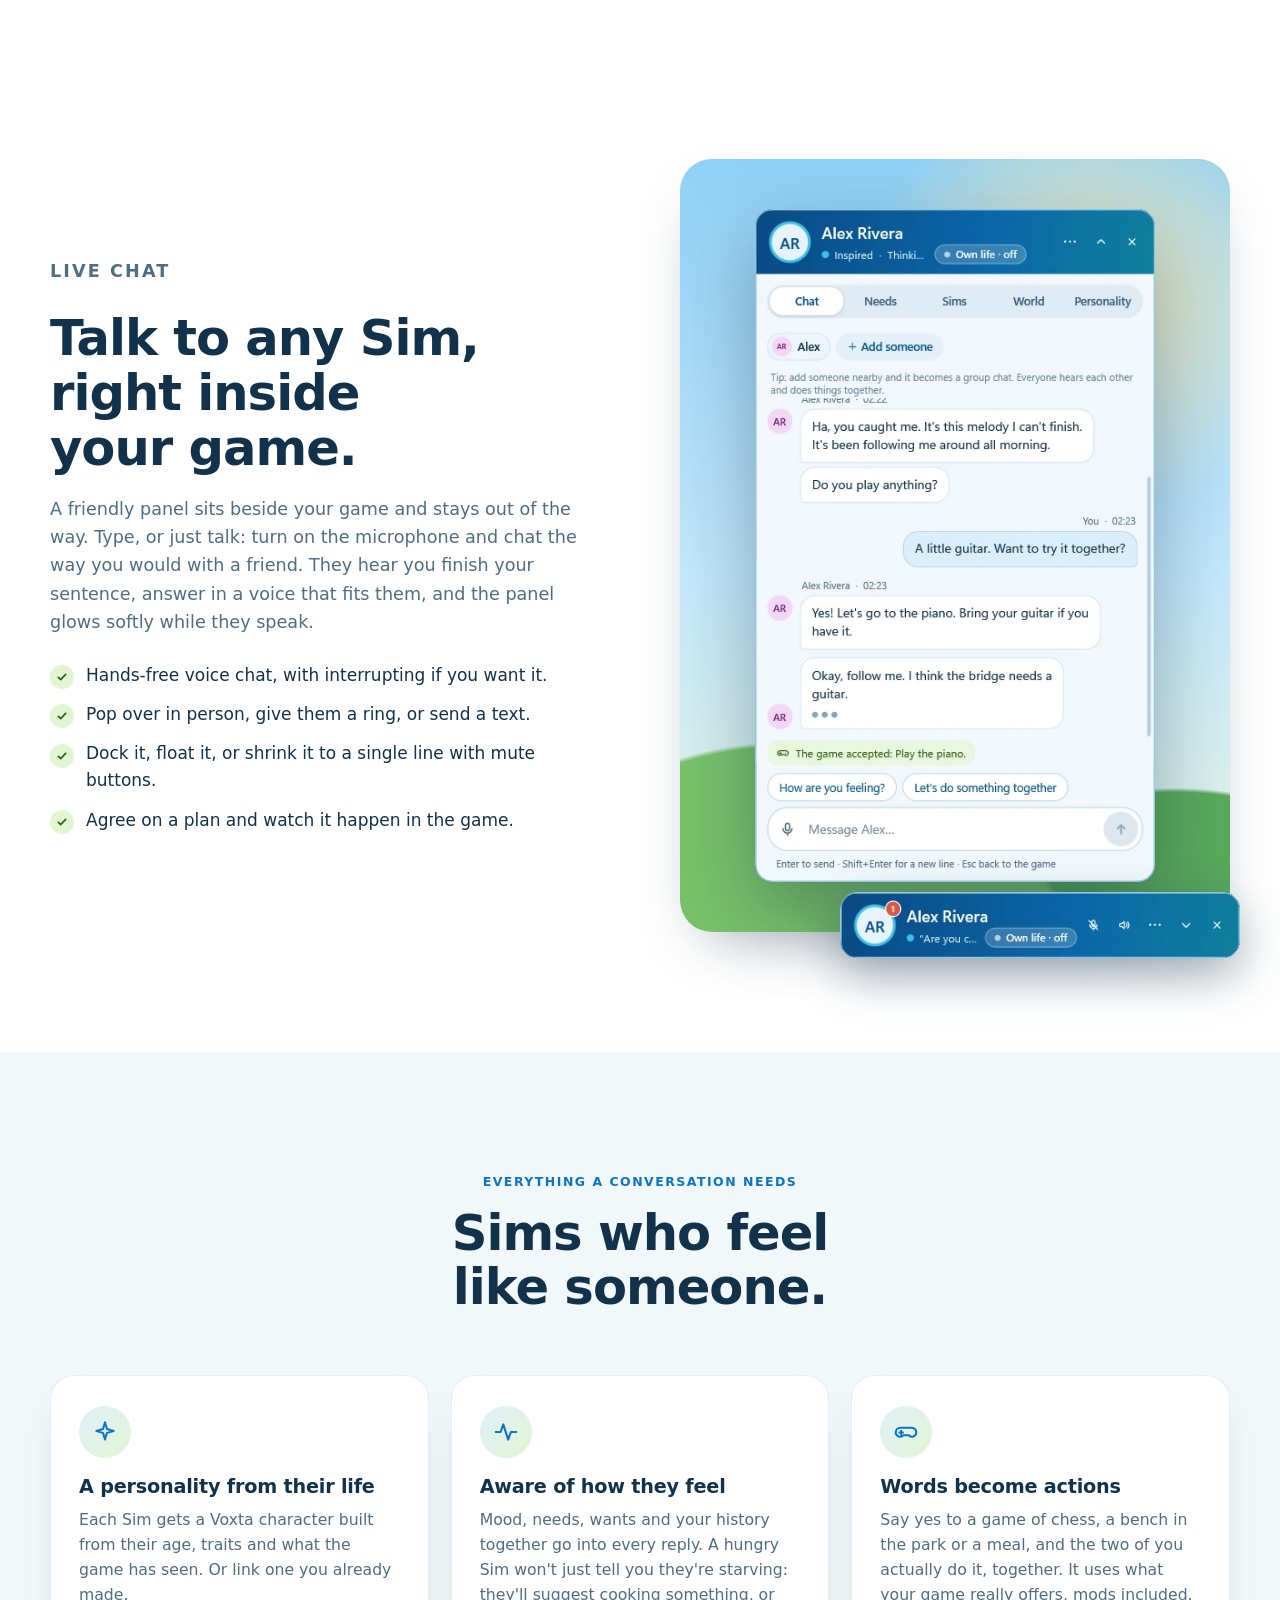
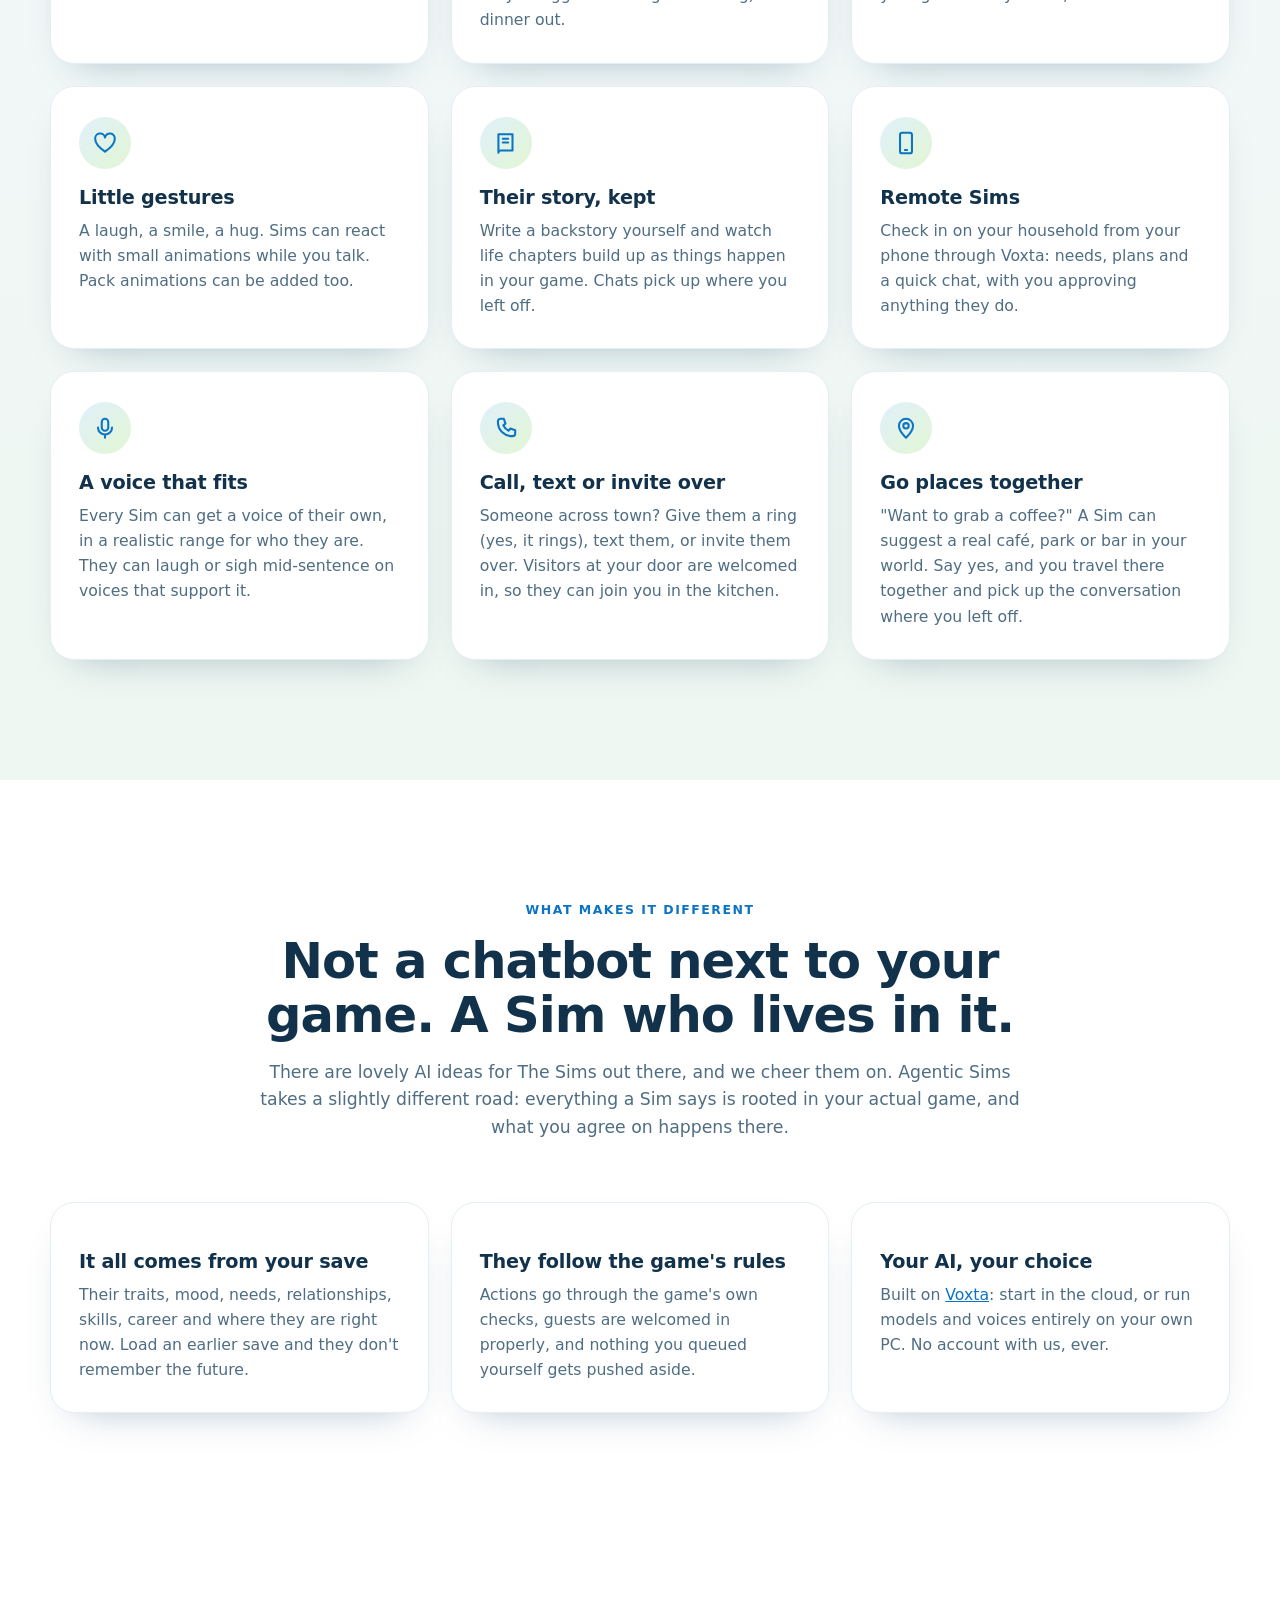
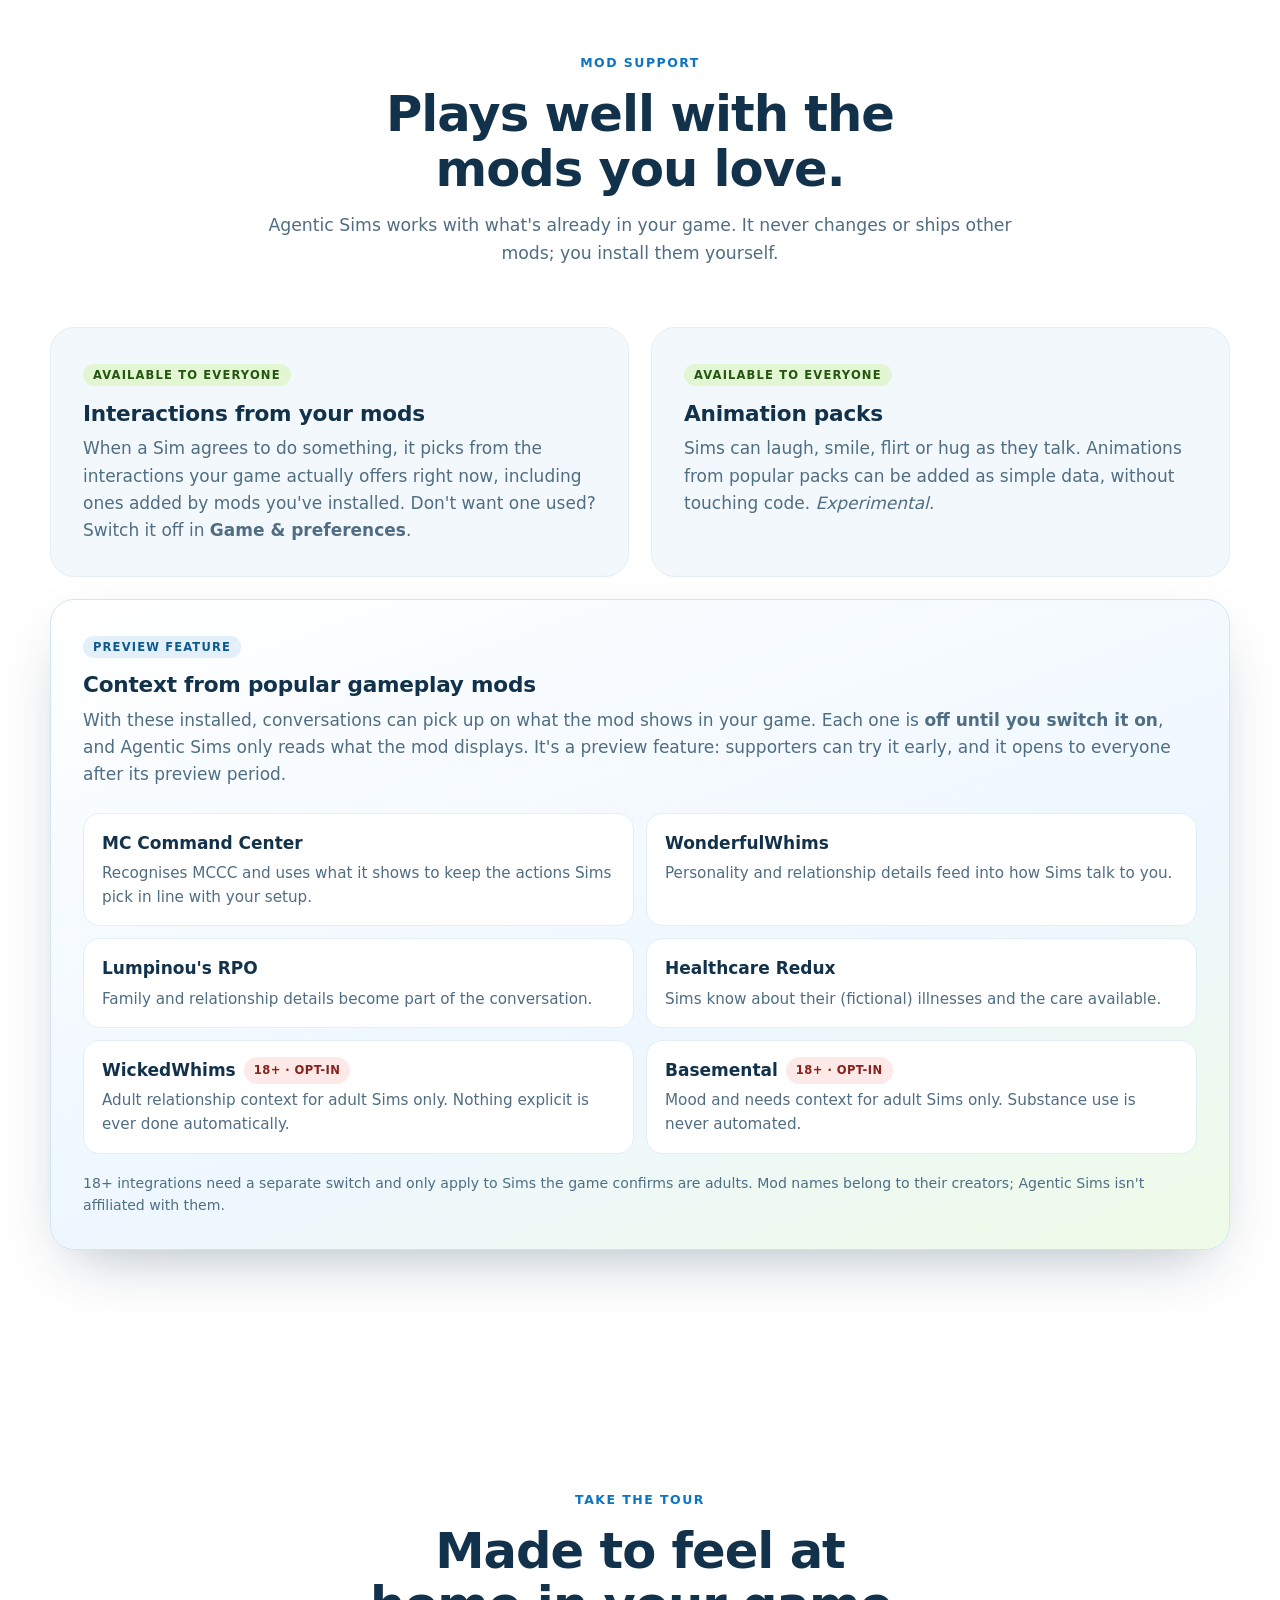
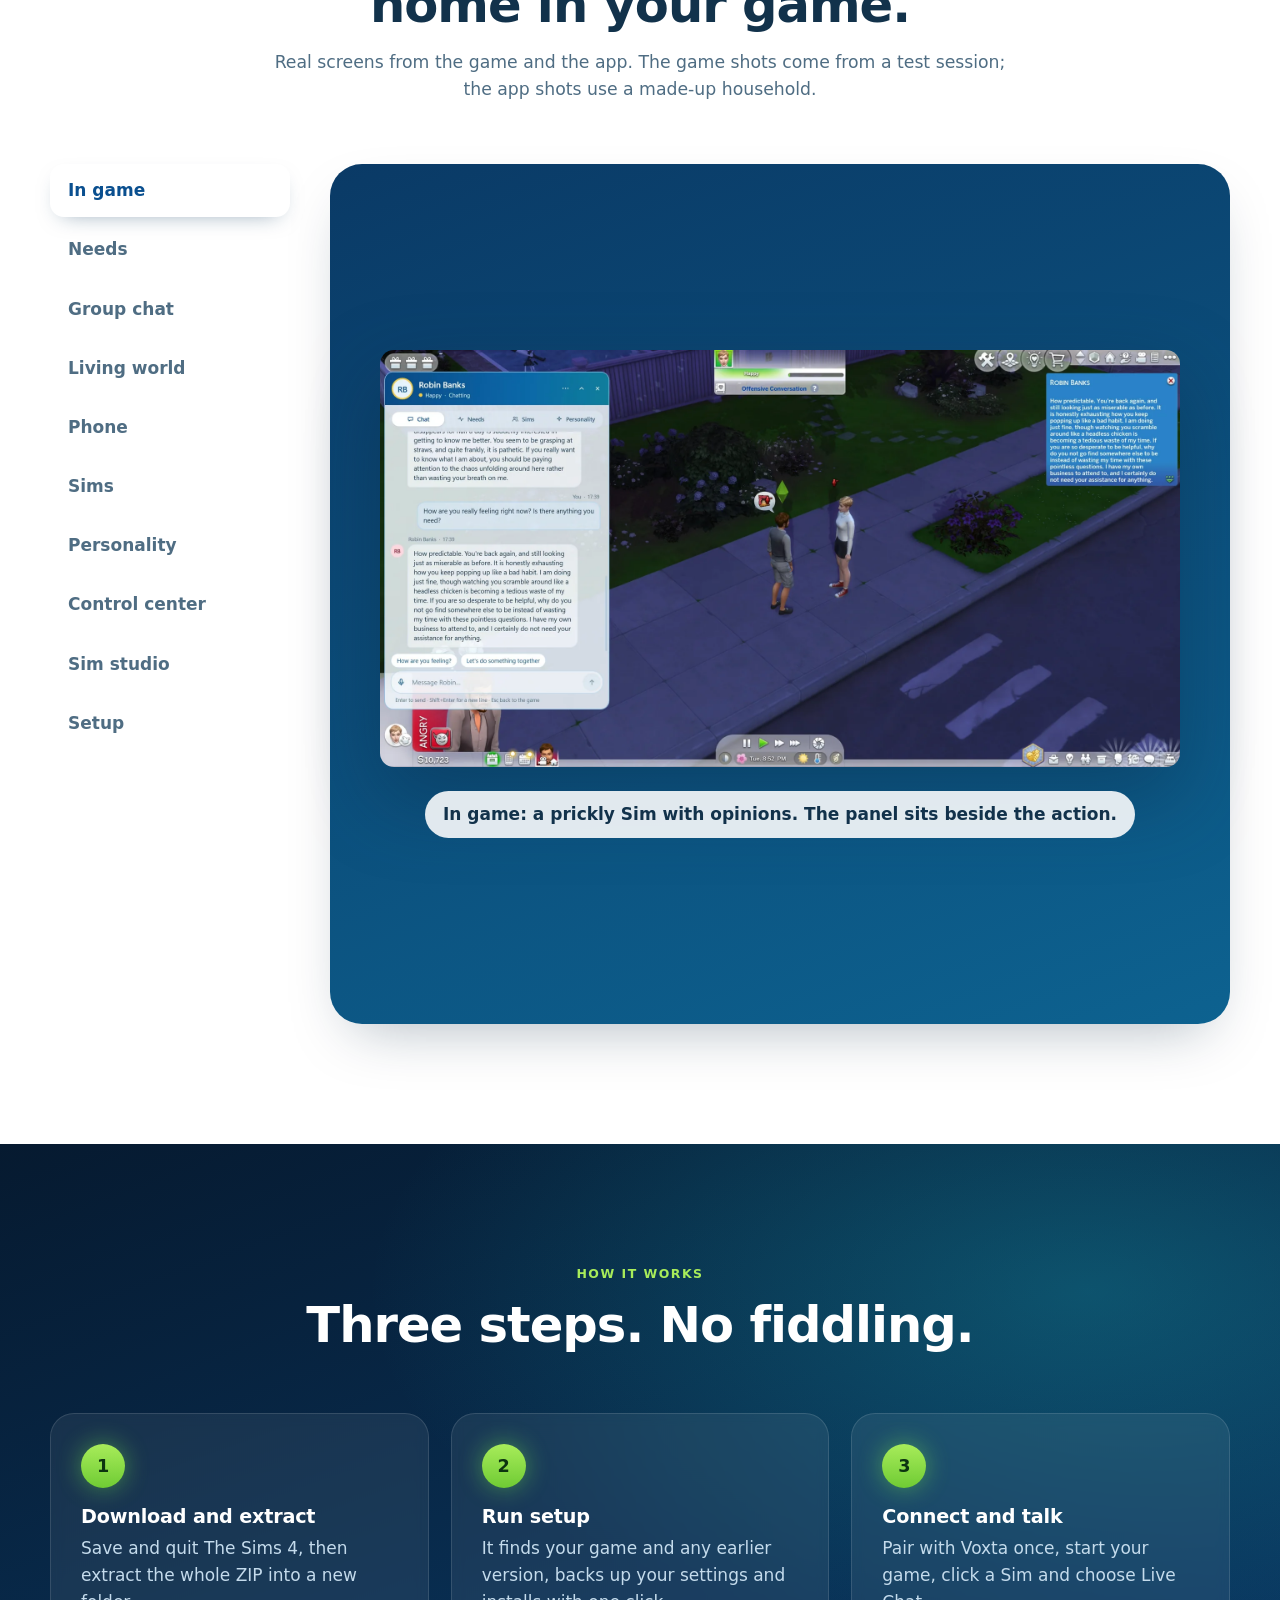
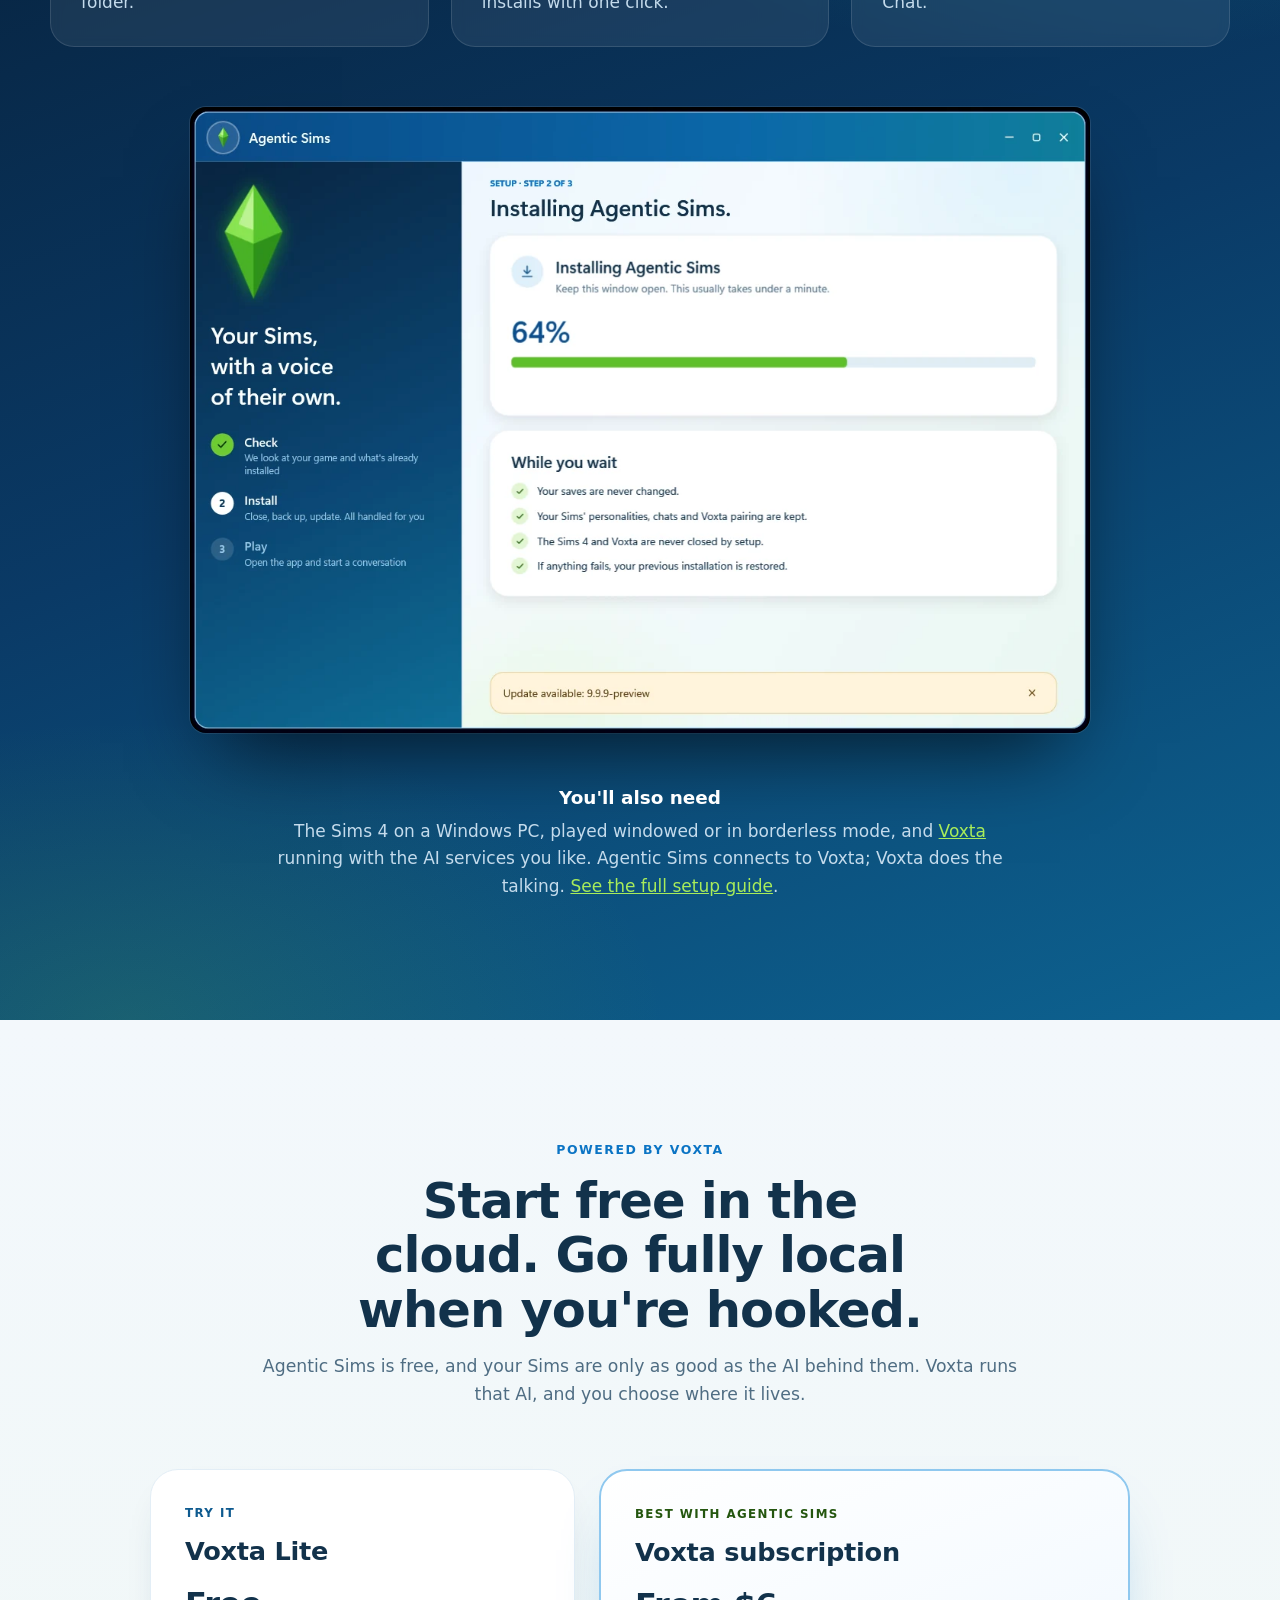
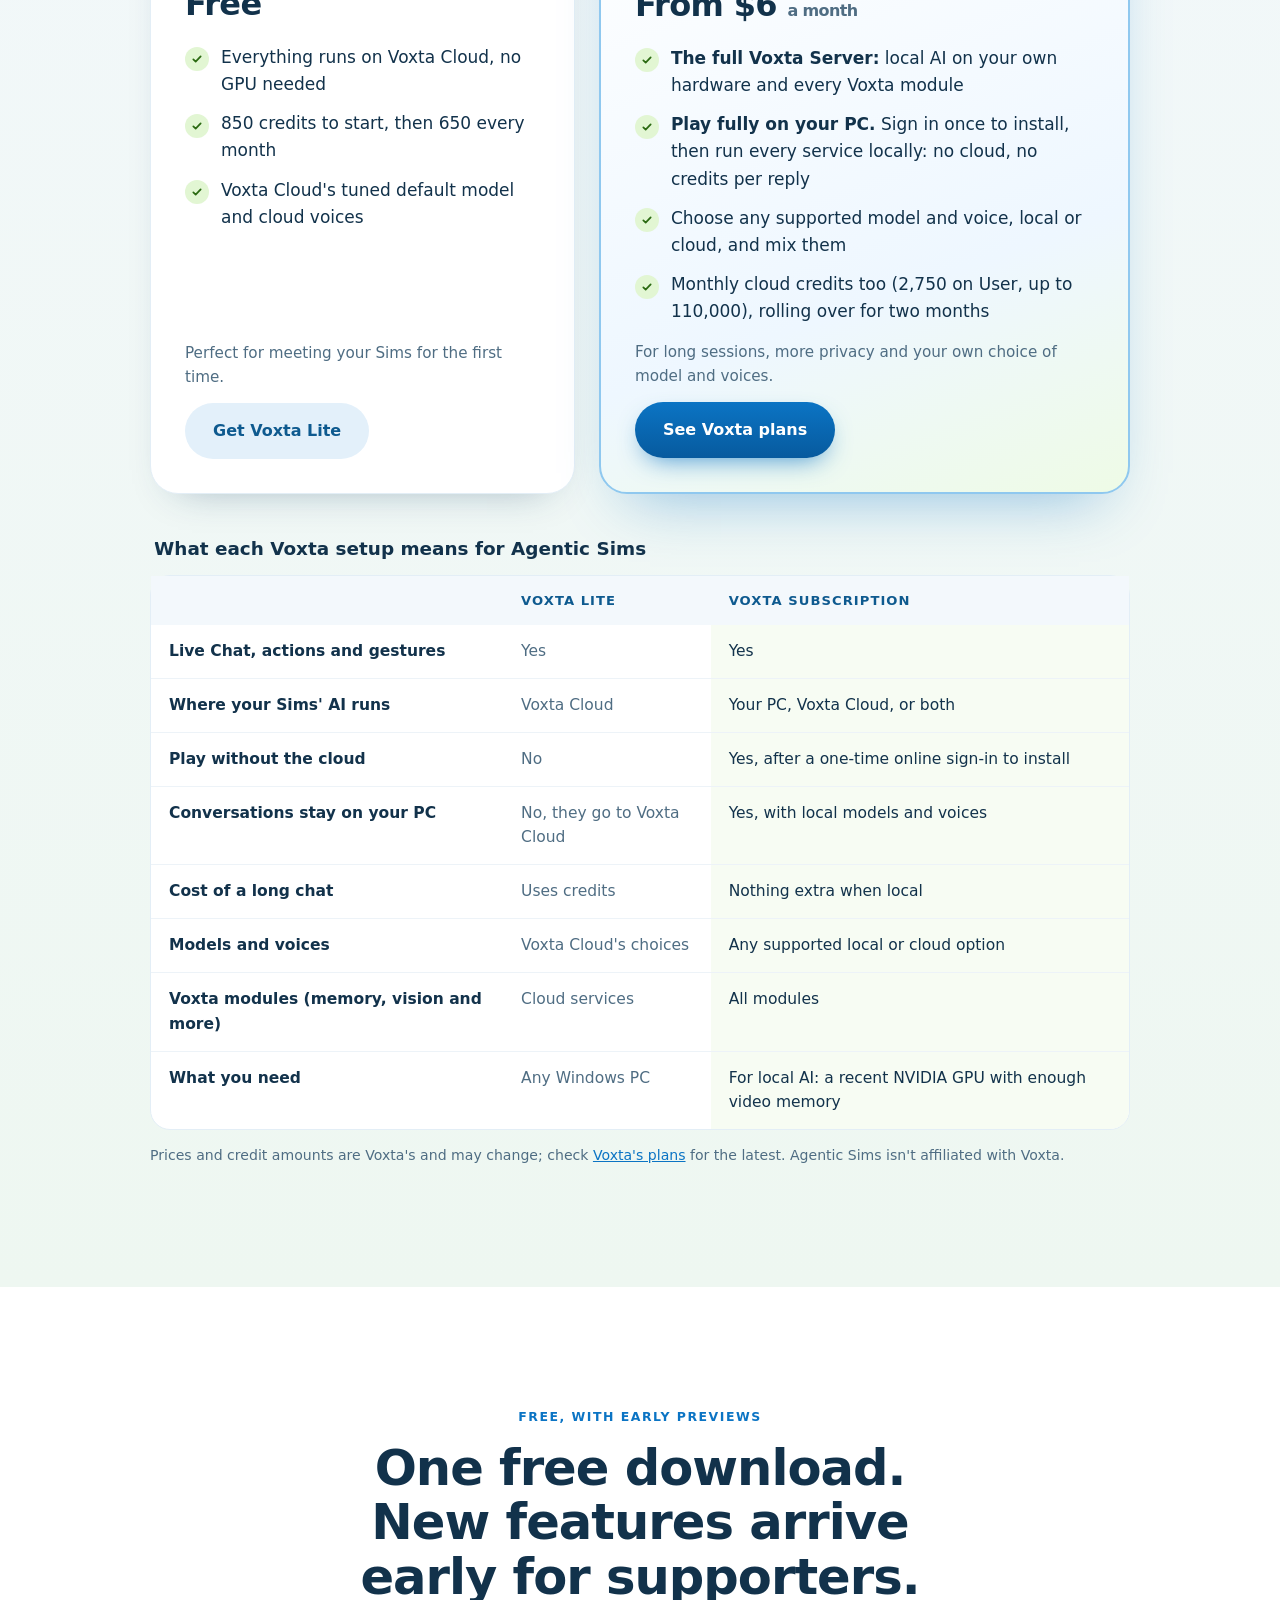
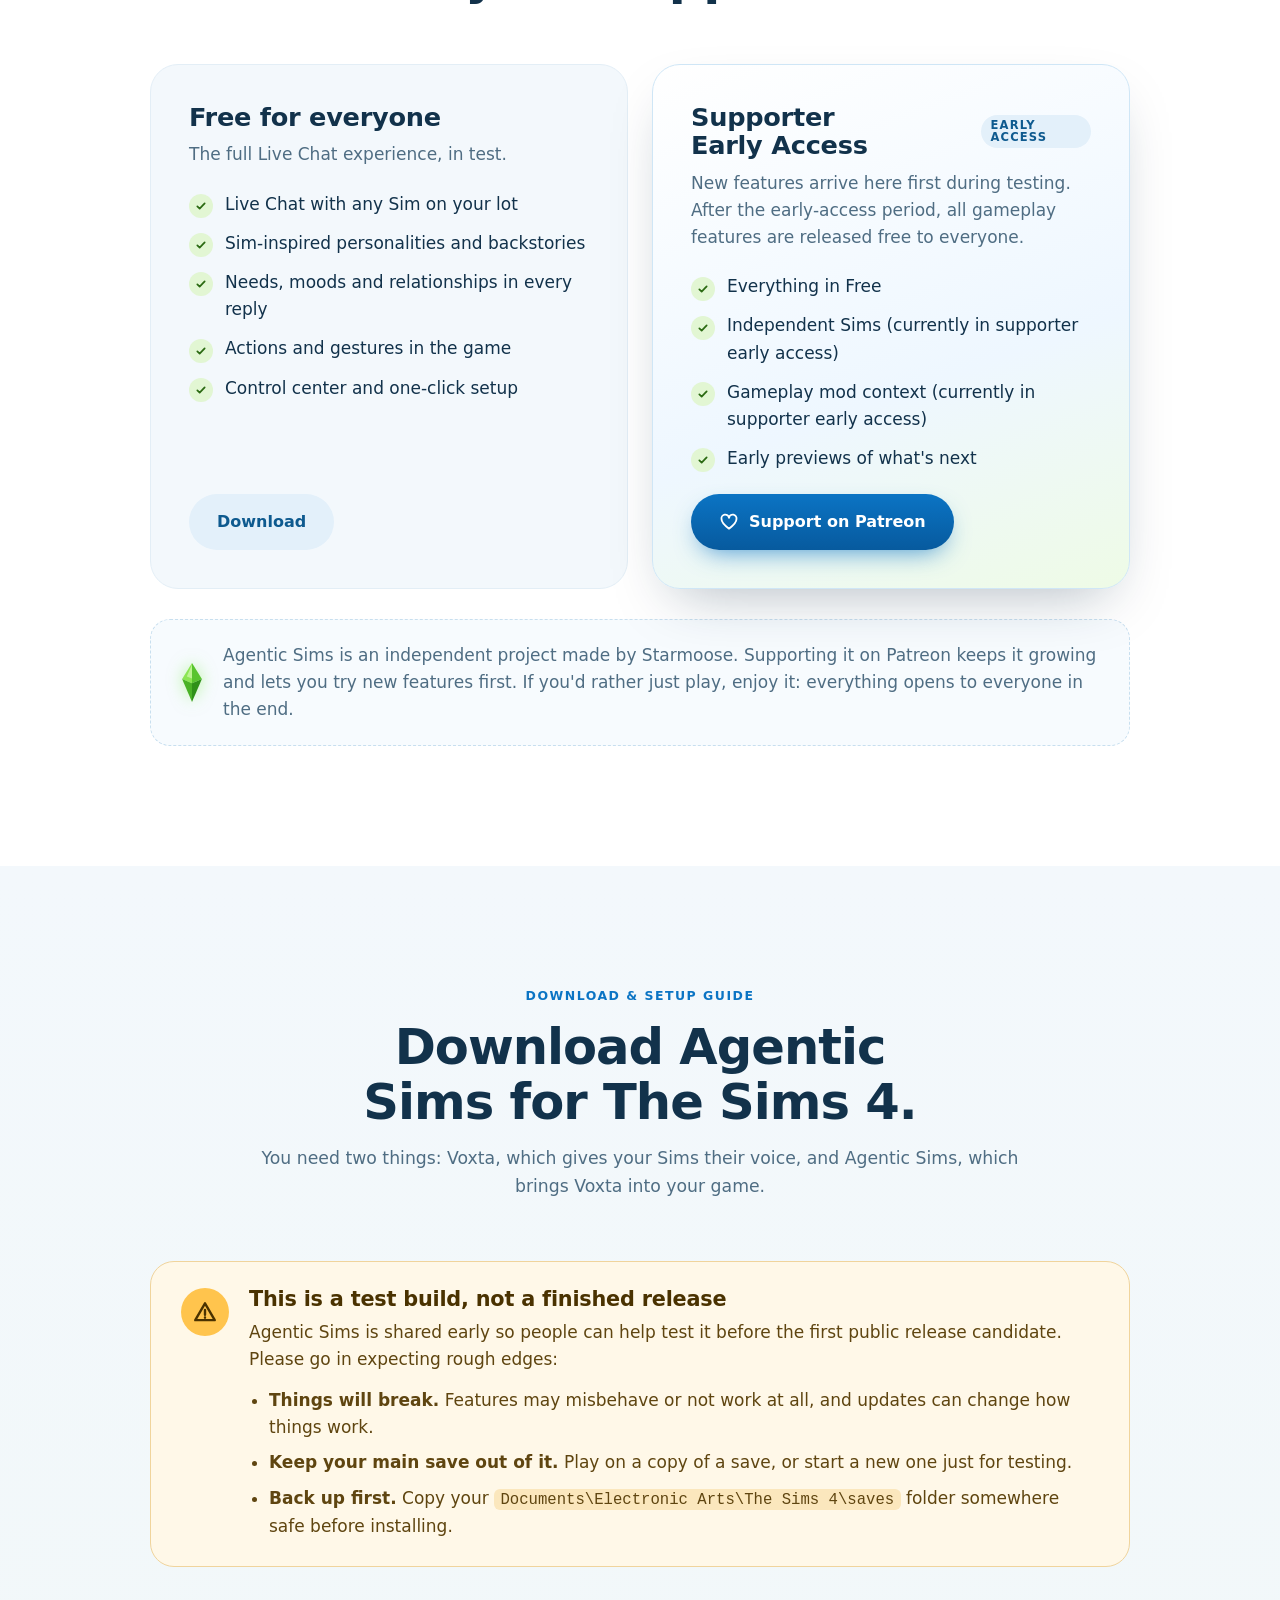
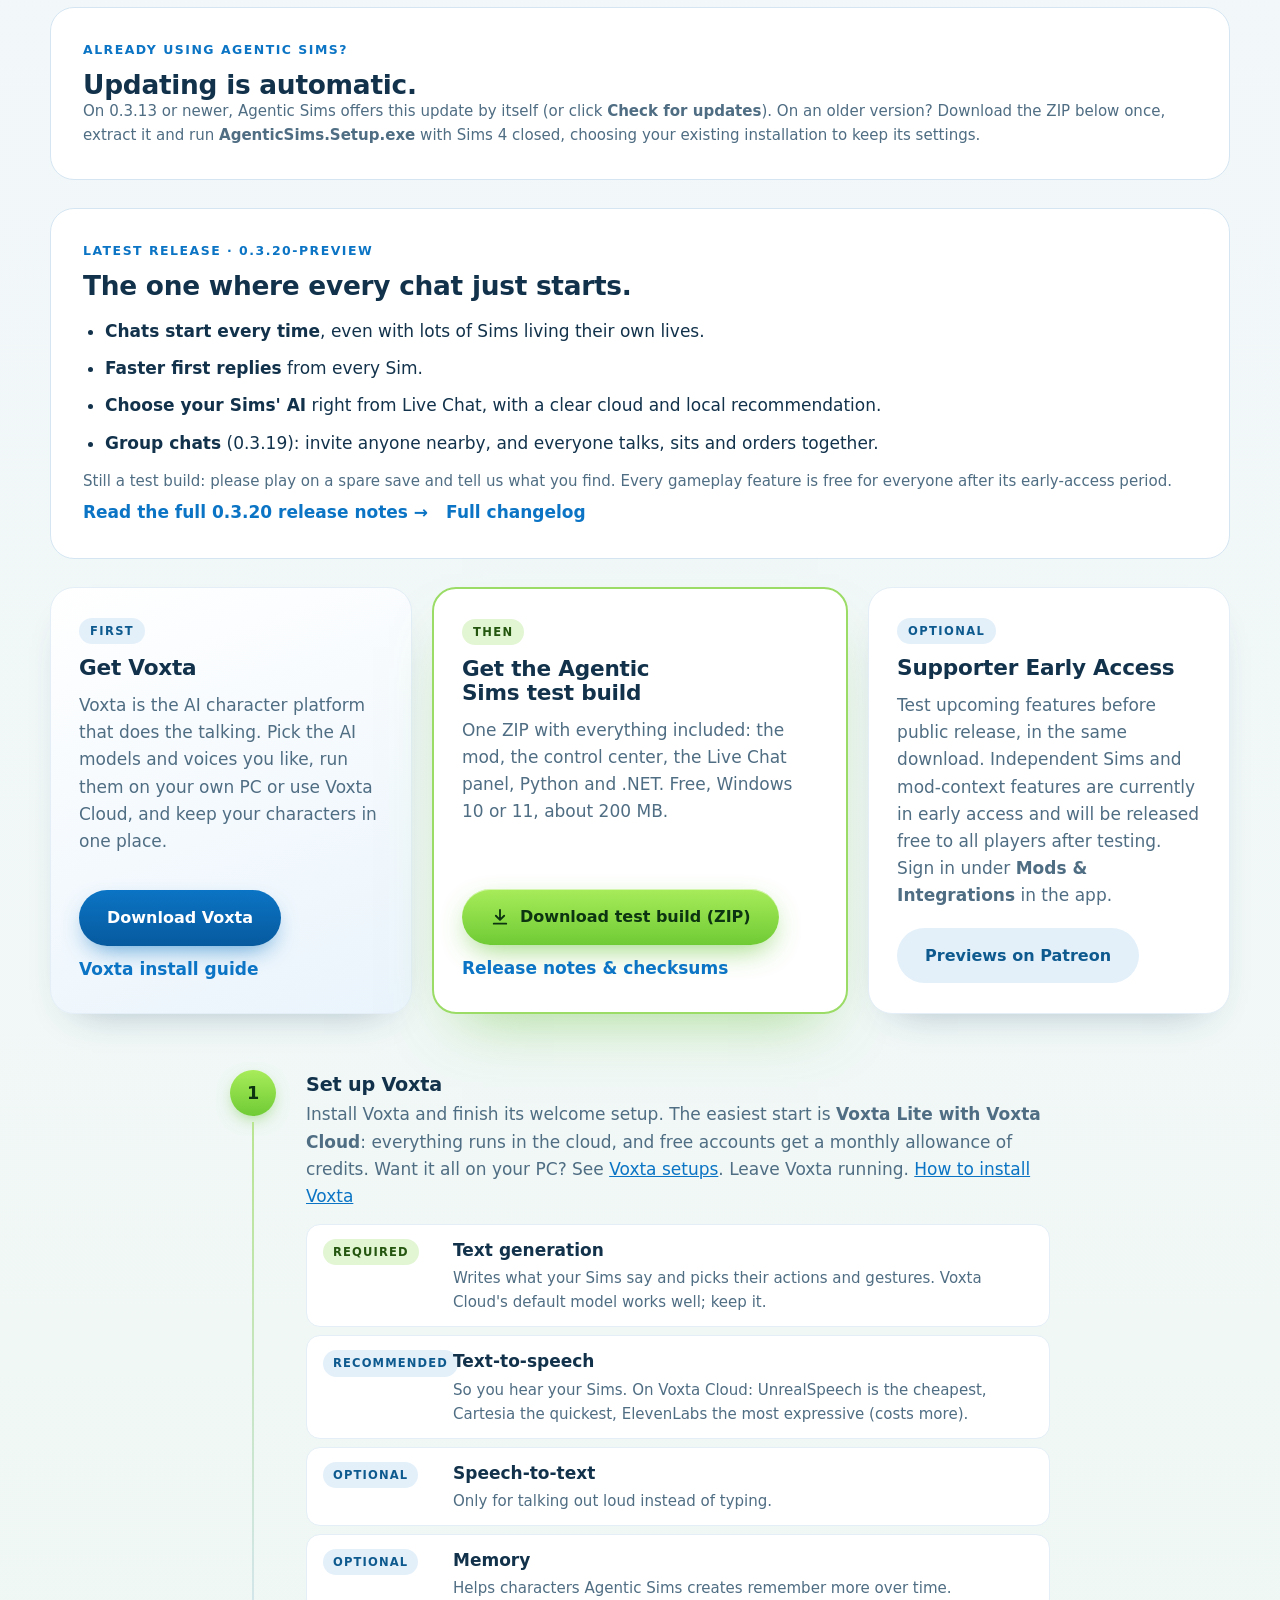
==== commit d8dba246: "Update website" ====
--- a/index.html
+++ b/index.html
@@ -26,7 +26,7 @@
 <link rel="sitemap" type="application/xml" href="sitemap.xml">
 
 <link rel="icon" href="assets/gem.svg" type="image/svg+xml">
-<link rel="stylesheet" href="styles.css?v=9415575823">
+<link rel="stylesheet" href="styles.css?v=edec7a3d20">
 <script src="script.js?v=b0cff33629" defer></script>
 <script type="application/ld+json">
 {
@@ -105,6 +105,7 @@
    <a href="#features">Features</a>
    <a href="#mods">Mods</a>
    <a href="#tour">Tour</a>
+   <a href="#roadmap">Roadmap</a>
    <a href="#voxta">Voxta</a>
    <a href="#download">Setup guide</a>
    <a href="#faq">FAQ</a>
@@ -164,6 +165,53 @@
   </div>
  </div>
 </section>
+
+<!-- Roadmap: long-term plans and what supporters get first -->
+<section class="roadmap" id="roadmap" aria-labelledby="roadmap-title">
+ <div class="wrap">
+  <div class="rm-head reveal">
+   <p class="eyebrow">Roadmap</p>
+   <h2 id="roadmap-title">Where Agentic Sims is going</h2>
+   <p class="rm-lead">A living world that keeps getting richer. Supporters on Patreon play new features first and help decide what comes next. Every gameplay feature becomes free for everyone after its early-access period.</p>
+  </div>
+  <div class="rm-grid">
+   <div class="rm-col rm-now reveal">
+    <div class="rm-col-head"><span class="rm-dot" aria-hidden="true"></span><h3>Now</h3><p>In the works for the next updates</p></div>
+    <ul>
+      <li><div class="rm-item-head"><strong>Snappier replies</strong><span class="rm-tag rm-free">Free for everyone</span></div><p>Sims start answering sooner, and their voices start speaking the moment the first sentence is ready.</p></li>
+      <li><div class="rm-item-head"><strong>Sims who follow through</strong><span class="rm-tag rm-free">Free for everyone</span></div><p>They know when something they started is actually done, and talk about it like it happened.</p></li>
+      <li><div class="rm-item-head"><strong>Busy places that just work</strong><span class="rm-tag rm-free">Free for everyone</span></div><p>Restaurants, shops, parks and parties full of Sims stay smooth, with the right things to do in each place.</p></li>
+      <li><div class="rm-item-head"><strong>See who lives their own life</strong><span class="rm-tag rm-ea">Patreon early access first</span></div><p>A subtle sign over Sims living on their own, glowing while they decide what to do.</p></li>
+    </ul>
+   </div>
+   <div class="rm-col rm-next reveal">
+    <div class="rm-col-head"><span class="rm-dot" aria-hidden="true"></span><h3>Next</h3><p>Coming after that</p></div>
+    <ul>
+      <li><div class="rm-item-head"><strong>Every relationship understood</strong><span class="rm-tag rm-free">Free for everyone</span></div><p>Frenemies, exes, crushes, coworkers, family: Sims know exactly where they stand with everyone.</p></li>
+      <li><div class="rm-item-head"><strong>A world that talks</strong><span class="rm-tag rm-ea">Patreon early access first</span></div><p>Sims chatting around you speak real lines instead of Simlish, and you can nudge what they talk about.</p></li>
+      <li><div class="rm-item-head"><strong>Read their mind</strong><span class="rm-tag rm-ea">Patreon early access first</span></div><p>Peek at a Sim's current goal, feeling and inner thoughts, whenever you're curious. Never in your way.</p></li>
+    </ul>
+   </div>
+   <div class="rm-col rm-later reveal">
+    <div class="rm-col-head"><span class="rm-dot" aria-hidden="true"></span><h3>On the horizon</h3><p>The big ideas we are building toward</p></div>
+    <ul>
+      <li><div class="rm-item-head"><strong>Storyteller: a second way to play</strong><span class="rm-tag rm-free">Free for everyone</span></div><p>Switch between Live Chat as your Sim and Storyteller: tell the world's story from above, set up scenes and watch your Sims play them out.</p></li>
+      <li><div class="rm-item-head"><strong>Household Chronicle</strong><span class="rm-tag rm-ea">Patreon early access first</span></div><p>An illustrated storybook of your household, written from what really happened: firsts, fights, weddings and quotes.</p></li>
+      <li><div class="rm-item-head"><strong>Gossip that travels</strong><span class="rm-tag rm-ea">Patreon early access first</span></div><p>News spreads from Sim to Sim, a little different each time it is told. Sims react to what they heard.</p></li>
+      <li><div class="rm-item-head"><strong>Dreams</strong><span class="rm-tag rm-ea">Patreon early access first</span></div><p>At night Sims dream about their day, and the dream colours their mood and wishes the next morning.</p></li>
+      <li><div class="rm-item-head"><strong>Big moments as scenes</strong><span class="rm-tag rm-ea">Patreon early access first</span></div><p>Proposals, break-ups and reunions play out as short scenes with voices, camera and animation.</p></li>
+      <li><div class="rm-item-head"><strong>Your Sims text your phone</strong><span class="rm-tag rm-ea">Patreon early access first</span></div><p>When something big happens, they message you on your real phone, and you can text back.</p></li>
+    </ul>
+   </div>
+  </div>
+  <div class="rm-cta reveal">
+   <div><strong>Want it sooner?</strong> Get early access, vote on what's next and talk with us while it's being built.</div>
+   <a class="btn btn-hero" href="https://www.patreon.com/starmoose/membership" rel="noopener">Get early access on Patreon</a>
+  </div>
+  <p class="rm-note">Plans, not promises: the order may change as we learn what players love. Every gameplay feature is free for everyone after its early-access period.</p>
+ </div>
+</section>
+
 
 <!-- Live Chat -->
 <section class="section" id="features">
--- a/styles.css
+++ b/styles.css
@@ -409,3 +409,32 @@
 .feature-news-ghost:hover { background: rgba(255,255,255,.22); transform: translateY(-2px); }
 .feature-news-note { font-size: .9rem; color: #9cc7e4 !important; margin-top: 14px; }
 @media (max-width: 860px) { .feature-news-card { grid-template-columns: 1fr; padding: 18px; gap: 20px; } .feature-news .splash-cta .btn { width: 100%; justify-content: center; } }
+
+
+/* Roadmap: long-term plans, honest tags, one supporter call to action */
+.roadmap { padding: 64px 0 40px; }
+.rm-head { max-width: 760px; margin-bottom: 28px; }
+.rm-head h2 { margin: 6px 0 10px; font-size: clamp(1.9rem, 4vw, 2.6rem); letter-spacing: -.02em; }
+.rm-lead { color: var(--muted, #557389); font-size: 1.08rem; }
+.rm-grid { display: grid; grid-template-columns: repeat(3, 1fr); gap: 20px; }
+.rm-col { background: #fff; border: 1px solid #d6e8f5; border-radius: 22px; padding: 22px 20px 10px; box-shadow: 0 12px 34px rgba(11,58,94,.08); }
+.rm-col-head { display: grid; grid-template-columns: auto 1fr; column-gap: 10px; align-items: center; margin-bottom: 8px; }
+.rm-col-head h3 { margin: 0; font-size: 1.25rem; }
+.rm-col-head p { grid-column: 2; margin: 2px 0 0; font-size: .9rem; color: var(--muted, #557389); }
+.rm-dot { width: 12px; height: 12px; border-radius: 50%; grid-row: 1; }
+.rm-now .rm-dot { background: var(--green, #6fcb34); box-shadow: 0 0 0 5px rgba(111,203,52,.2); }
+.rm-next .rm-dot { background: var(--blue, #0b74c4); box-shadow: 0 0 0 5px rgba(11,116,196,.18); }
+.rm-later .rm-dot { background: #9b7be8; box-shadow: 0 0 0 5px rgba(155,123,232,.2); }
+.rm-col ul { list-style: none; margin: 0; padding: 0; }
+.rm-col li { padding: 12px 0; border-top: 1px solid #e3eef6; }
+.rm-item-head { display: flex; flex-wrap: wrap; gap: 8px; align-items: center; }
+.rm-item-head strong { font-size: 1.02rem; }
+.rm-col li p { margin: 4px 0 0; font-size: .93rem; color: #3b607b; line-height: 1.5; }
+.rm-tag { font-size: .72rem; font-weight: 800; letter-spacing: .02em; padding: 3px 9px; border-radius: 999px; white-space: nowrap; }
+.rm-free { background: #e6f6d9; color: #24560f; }
+.rm-ea { background: #fff1d6; color: #7a4d00; }
+.rm-cta { margin-top: 24px; display: flex; flex-wrap: wrap; gap: 16px; align-items: center; justify-content: space-between; background: linear-gradient(135deg, #071d34 0%, #0a4a86 60%, #127f7a 100%); color: #fff; border-radius: 22px; padding: 20px 24px; }
+.rm-cta div { font-size: 1.05rem; color: #dceffb; }
+.rm-cta strong { color: #fff; }
+.rm-note { margin-top: 12px; font-size: .88rem; color: var(--muted, #557389); }
+@media (max-width: 960px) { .rm-grid { grid-template-columns: 1fr; } .rm-cta .btn { width: 100%; justify-content: center; } }
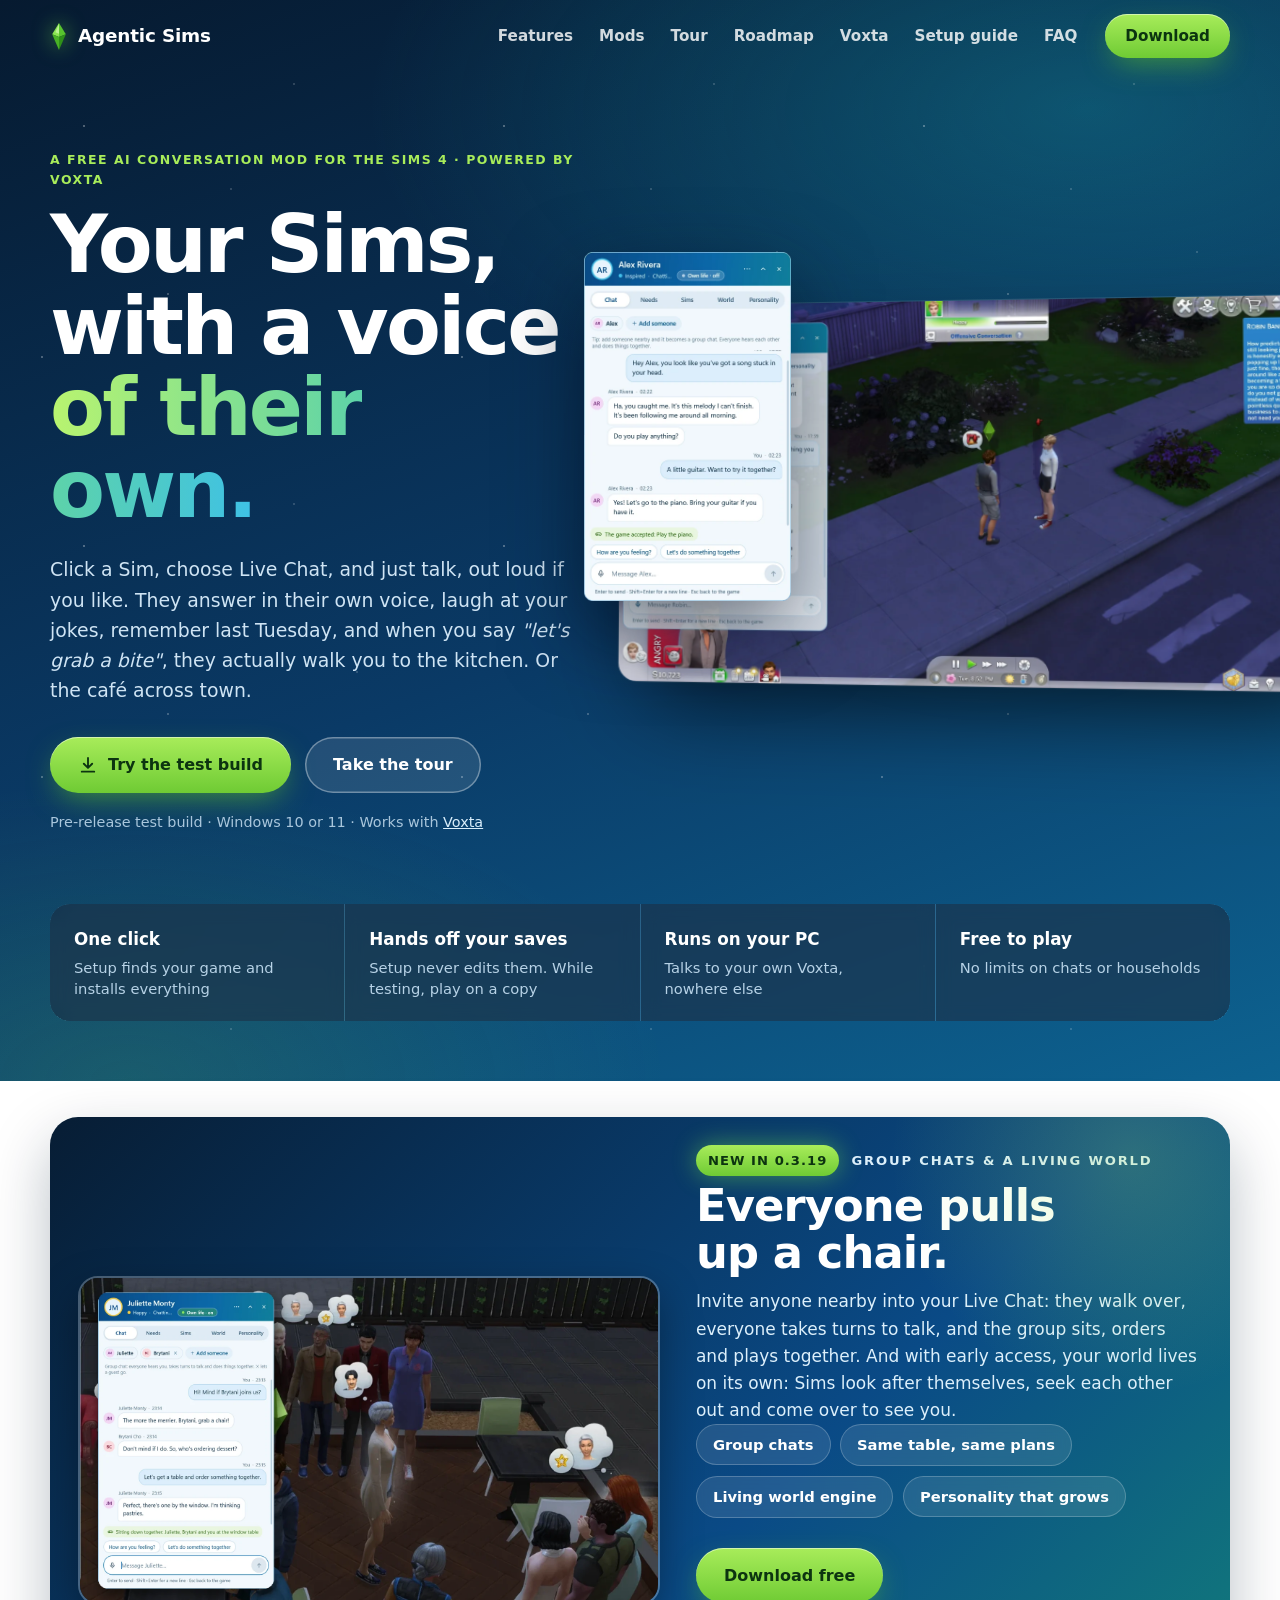
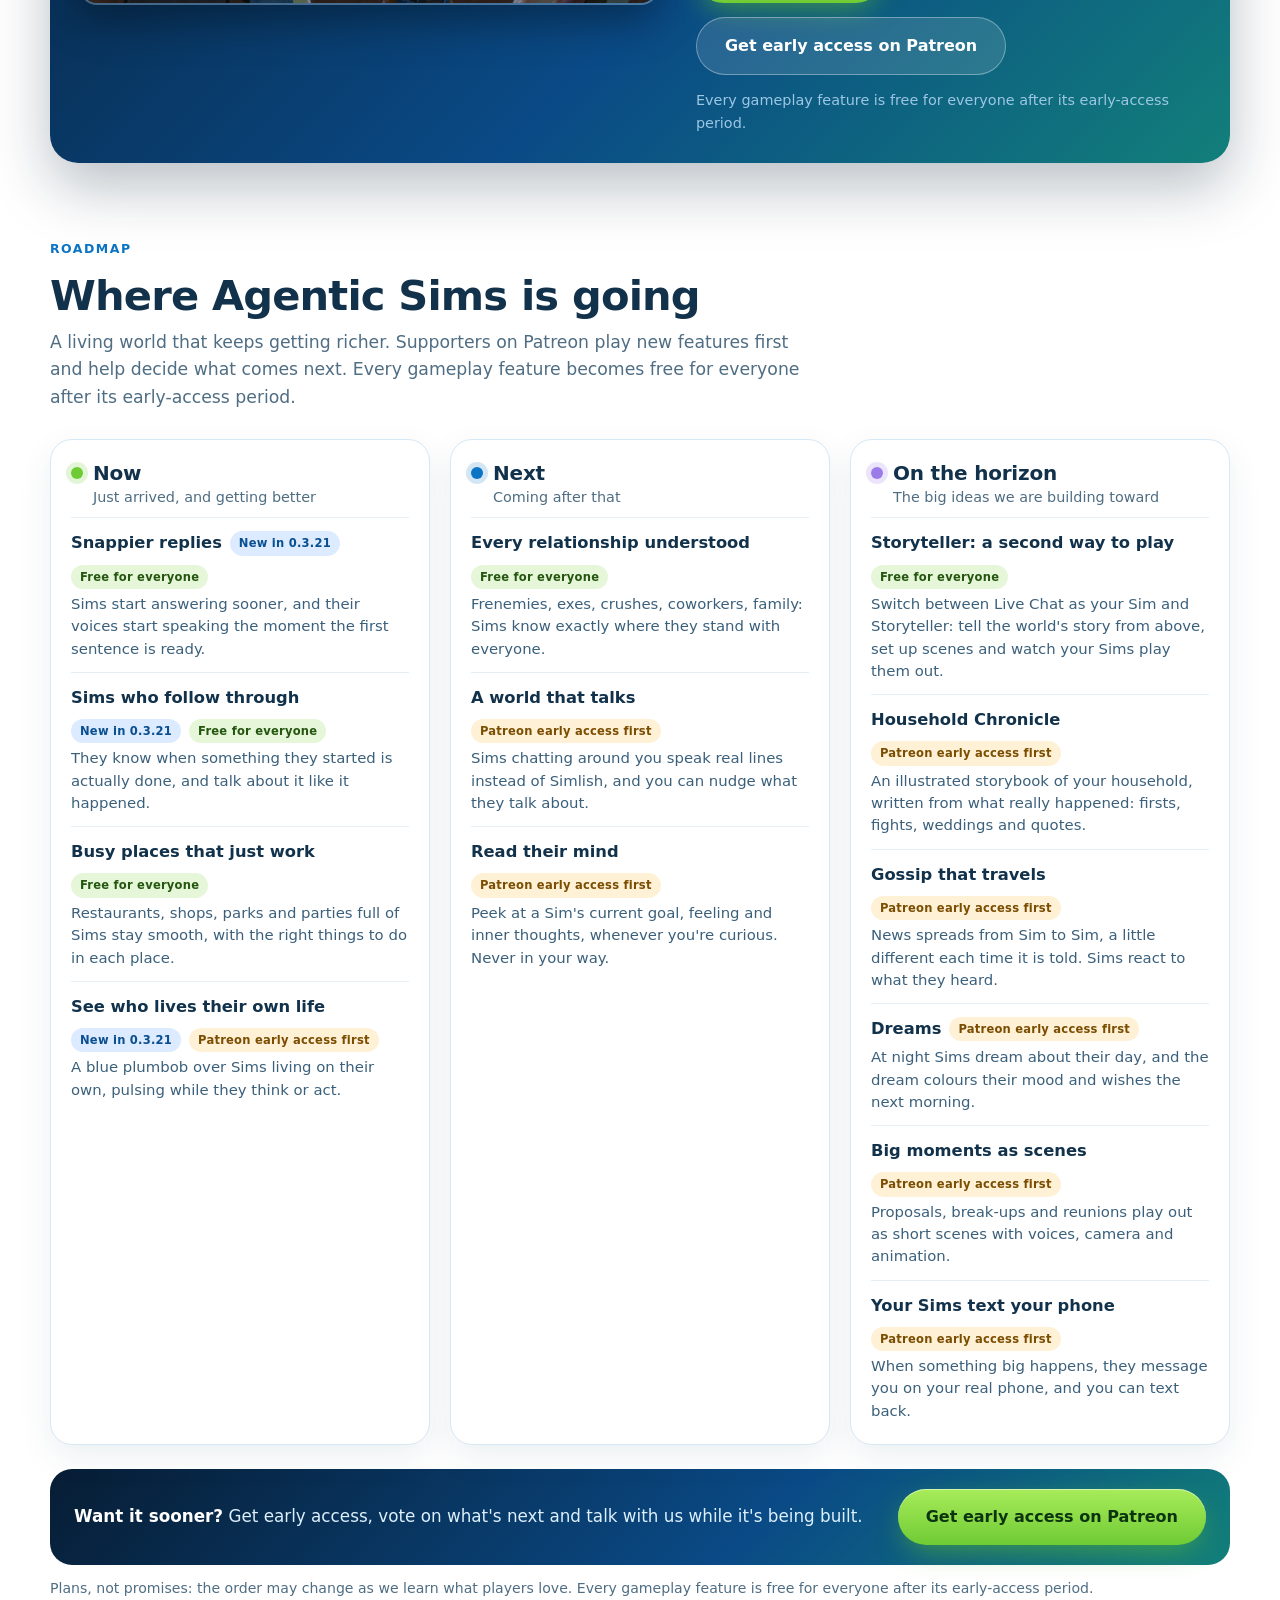
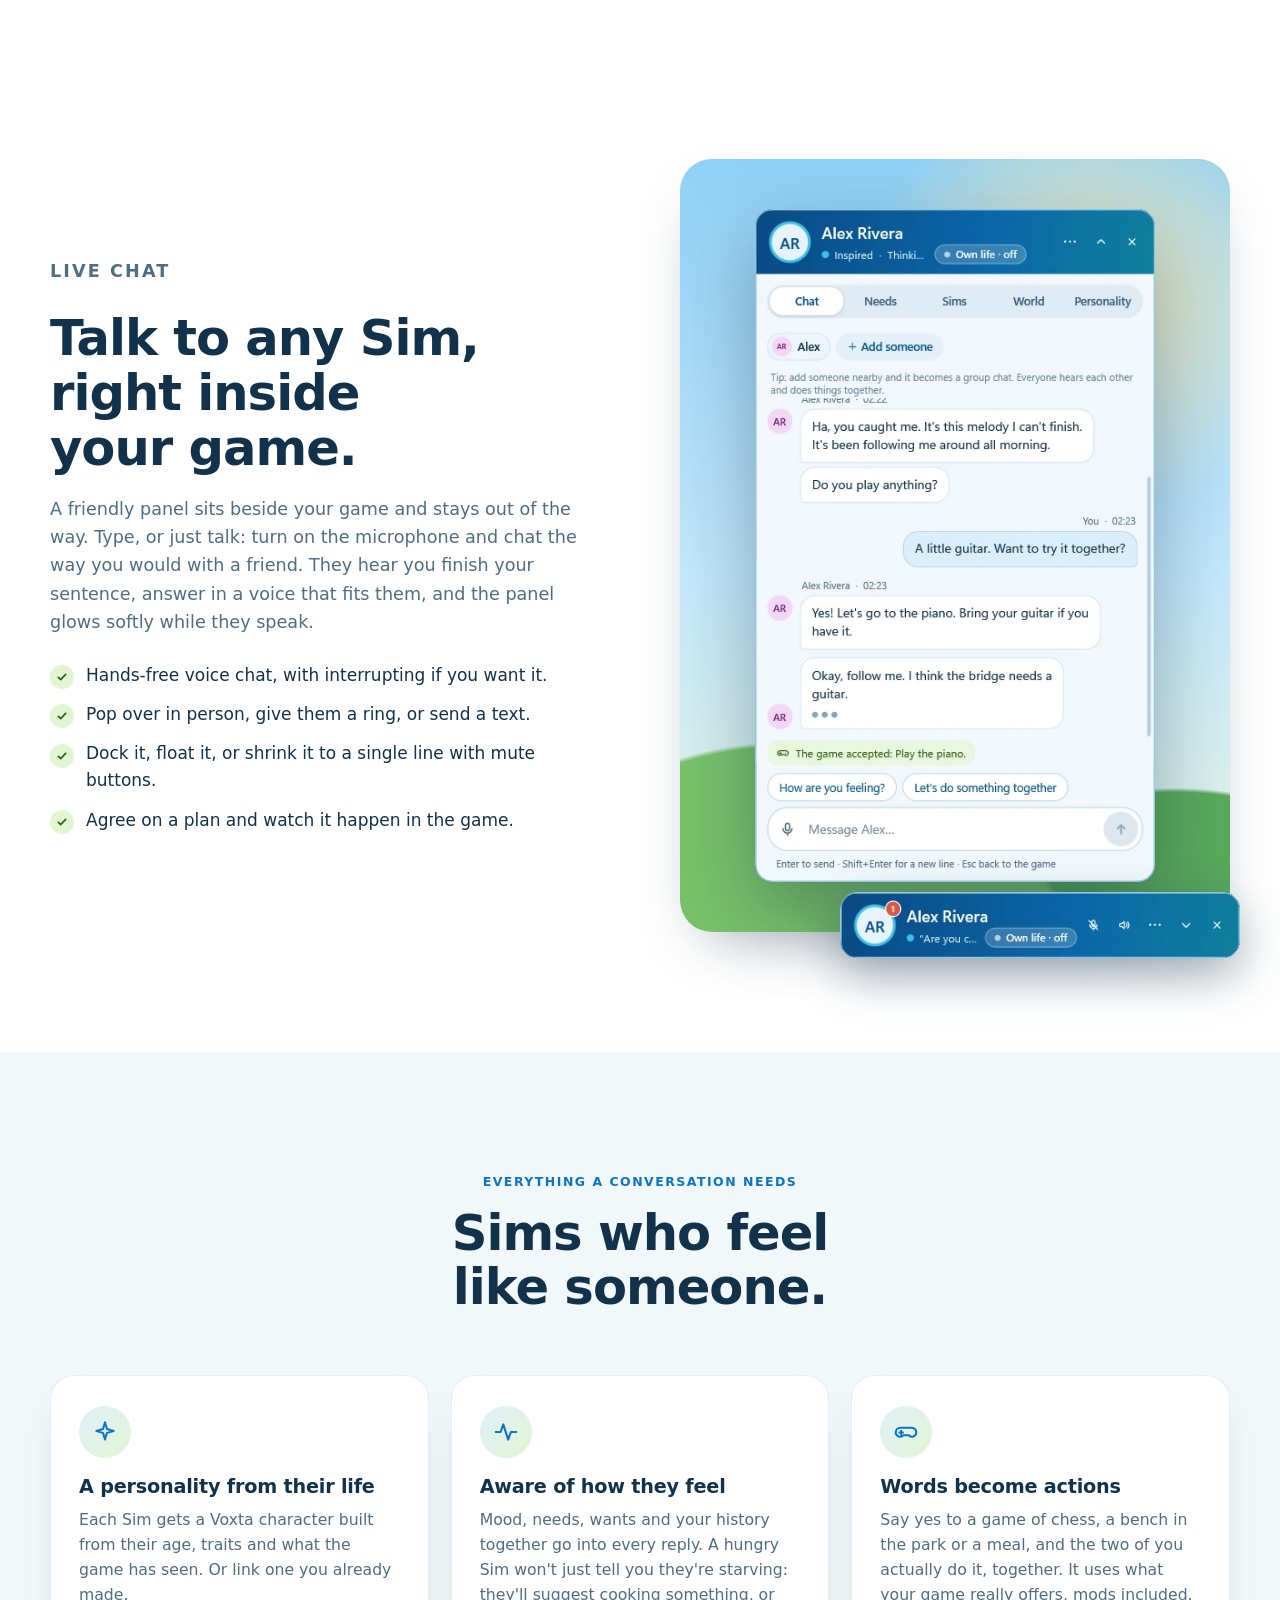
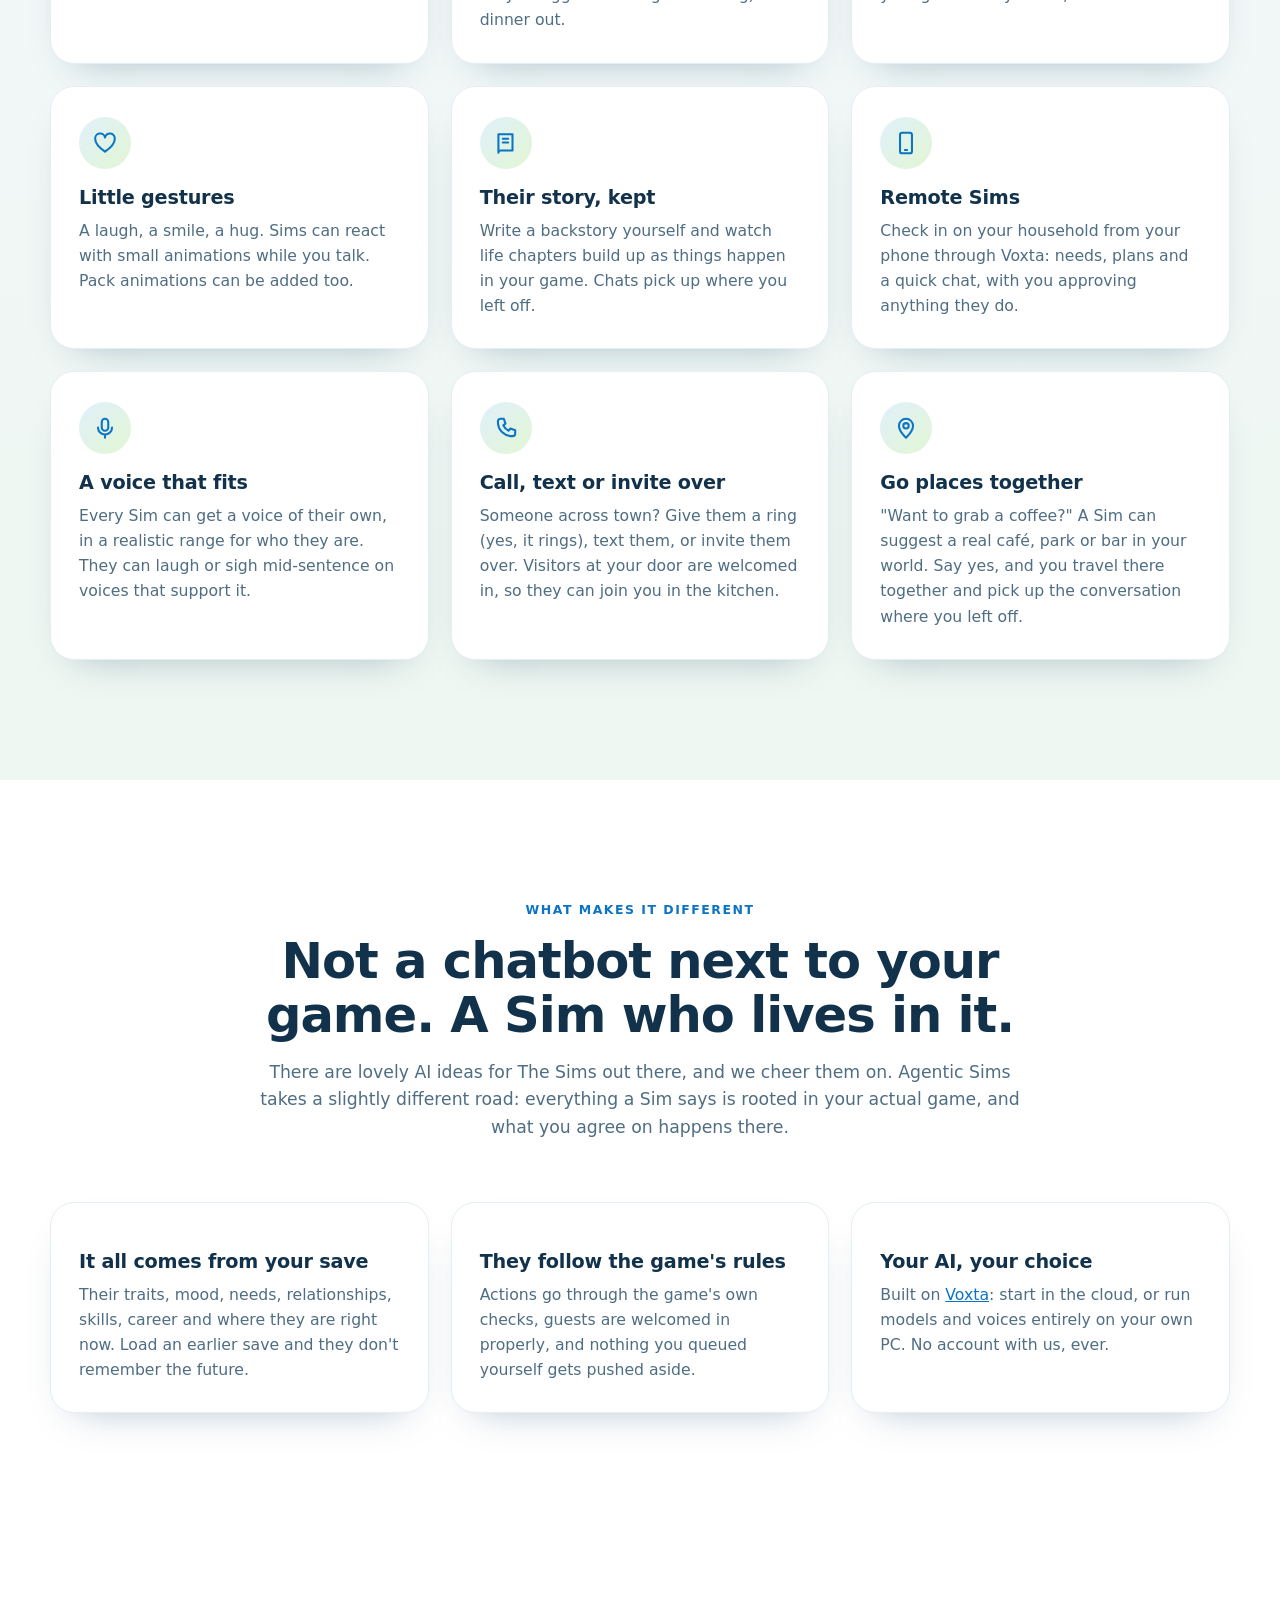
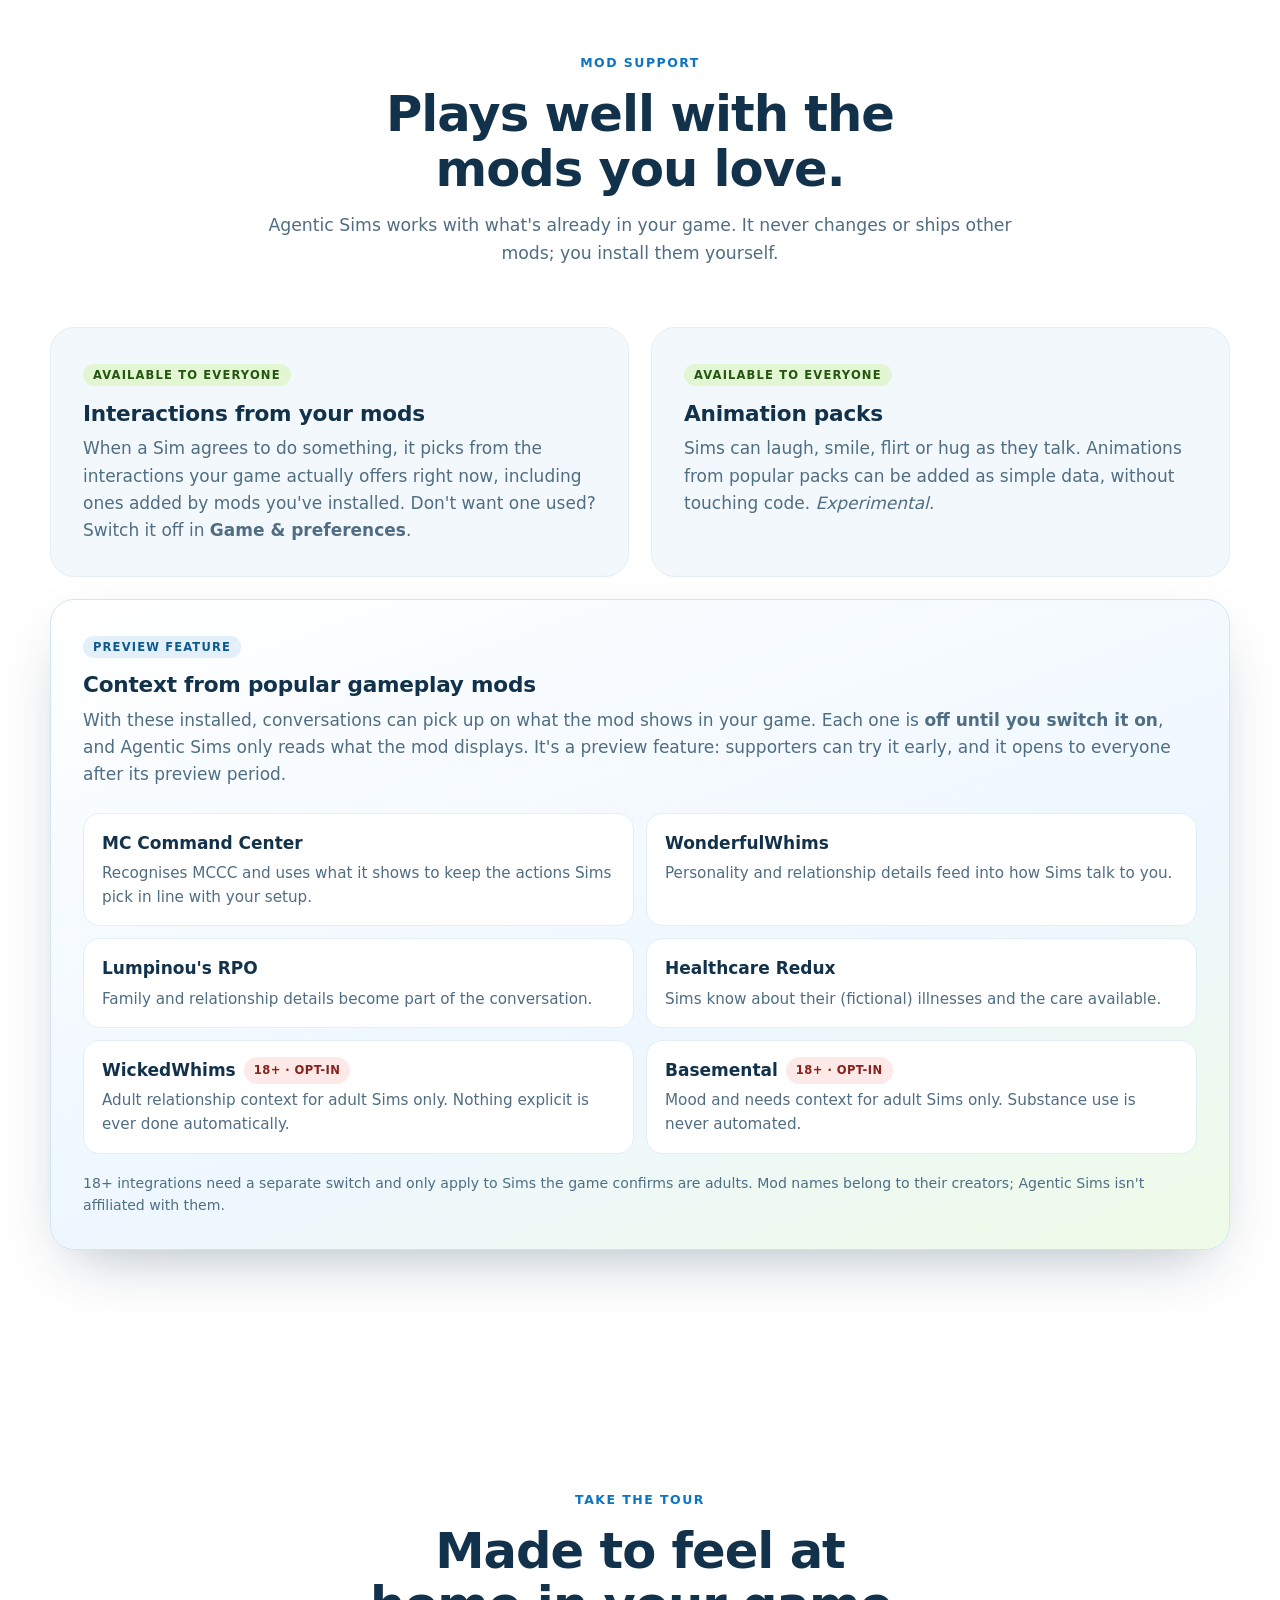
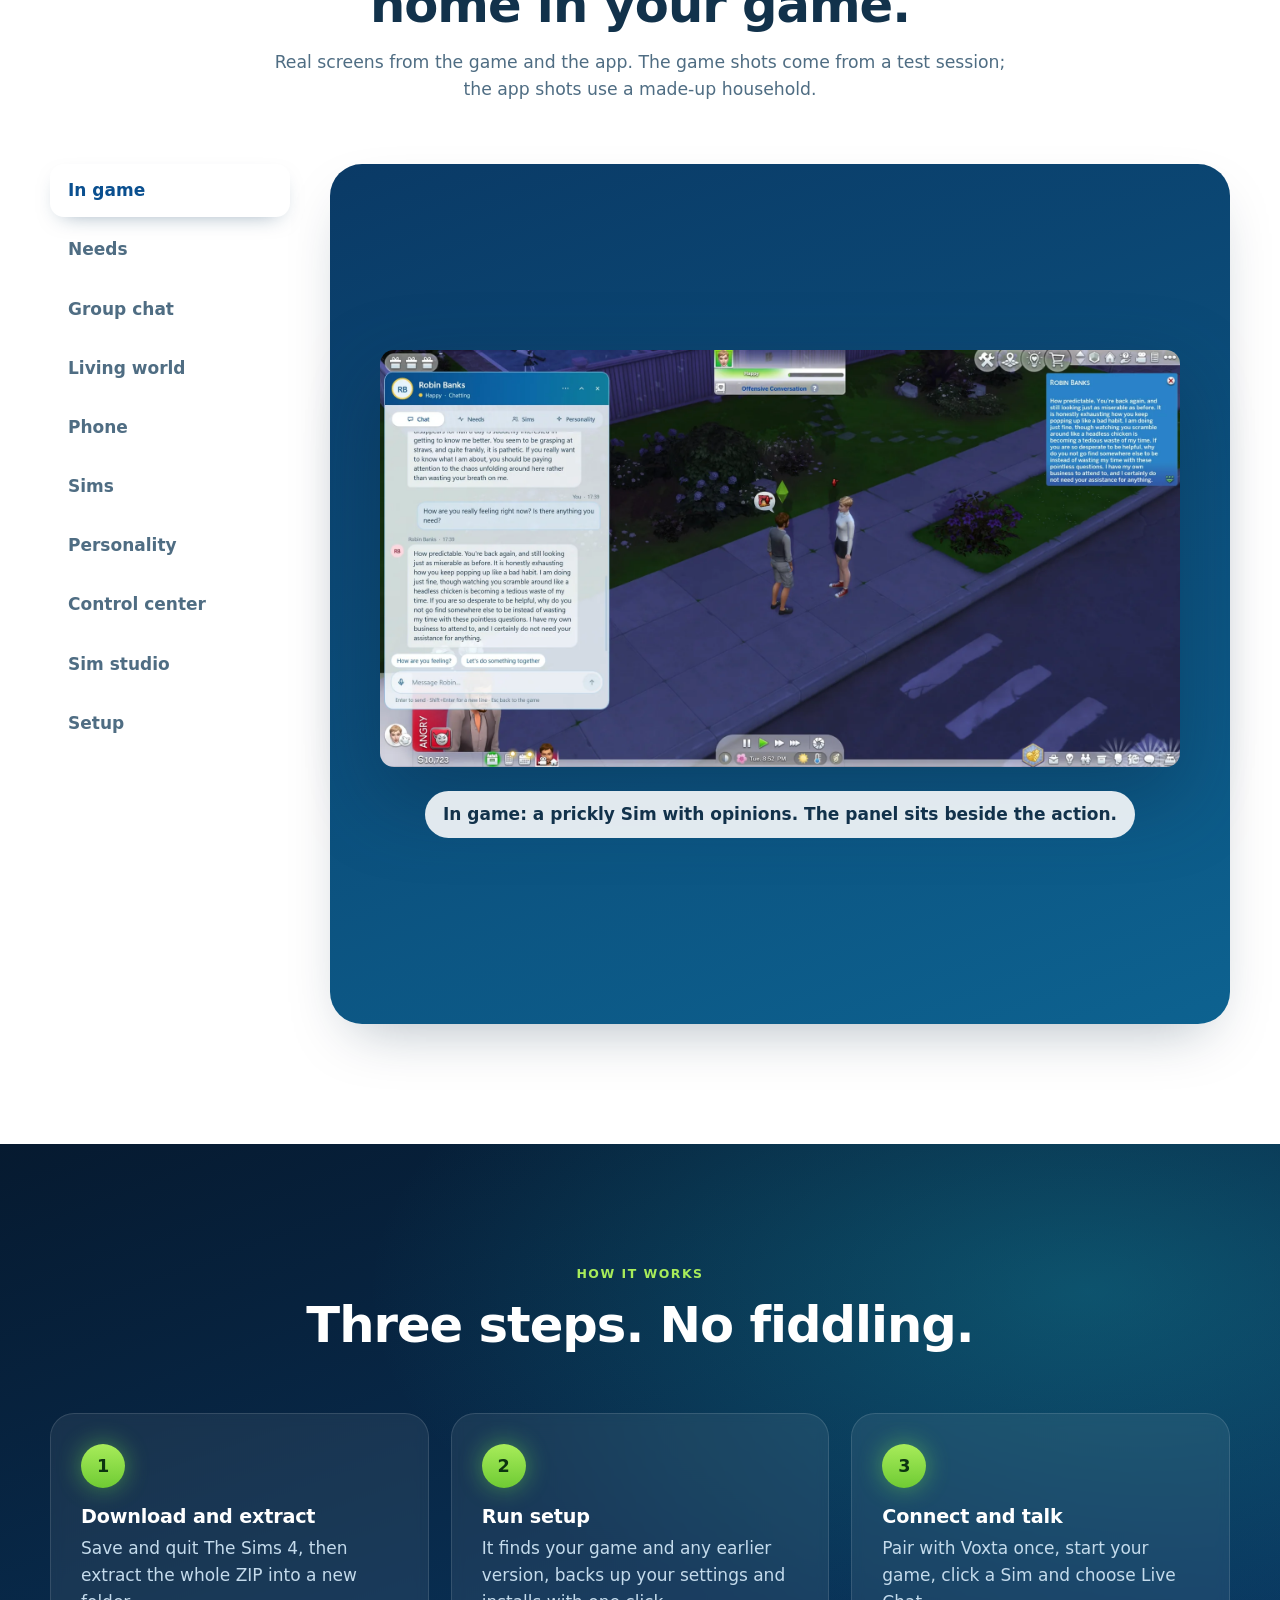
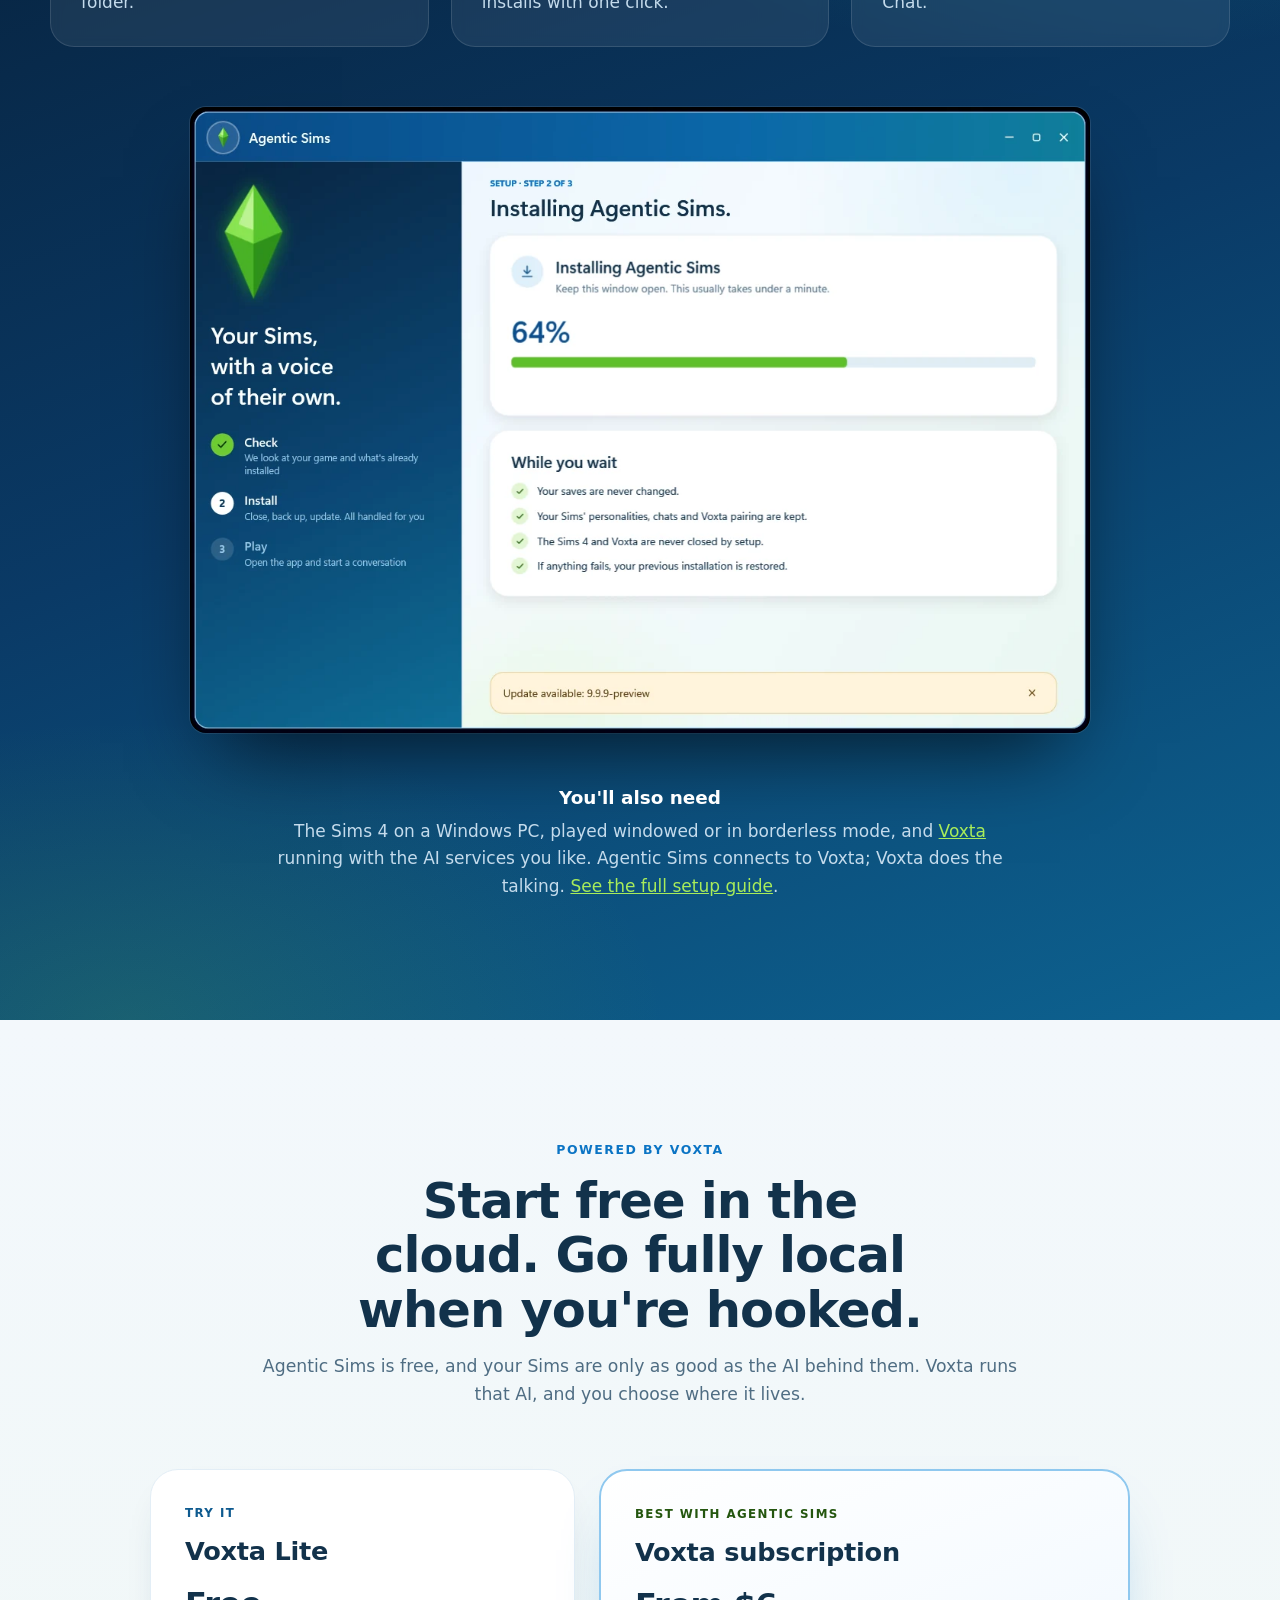
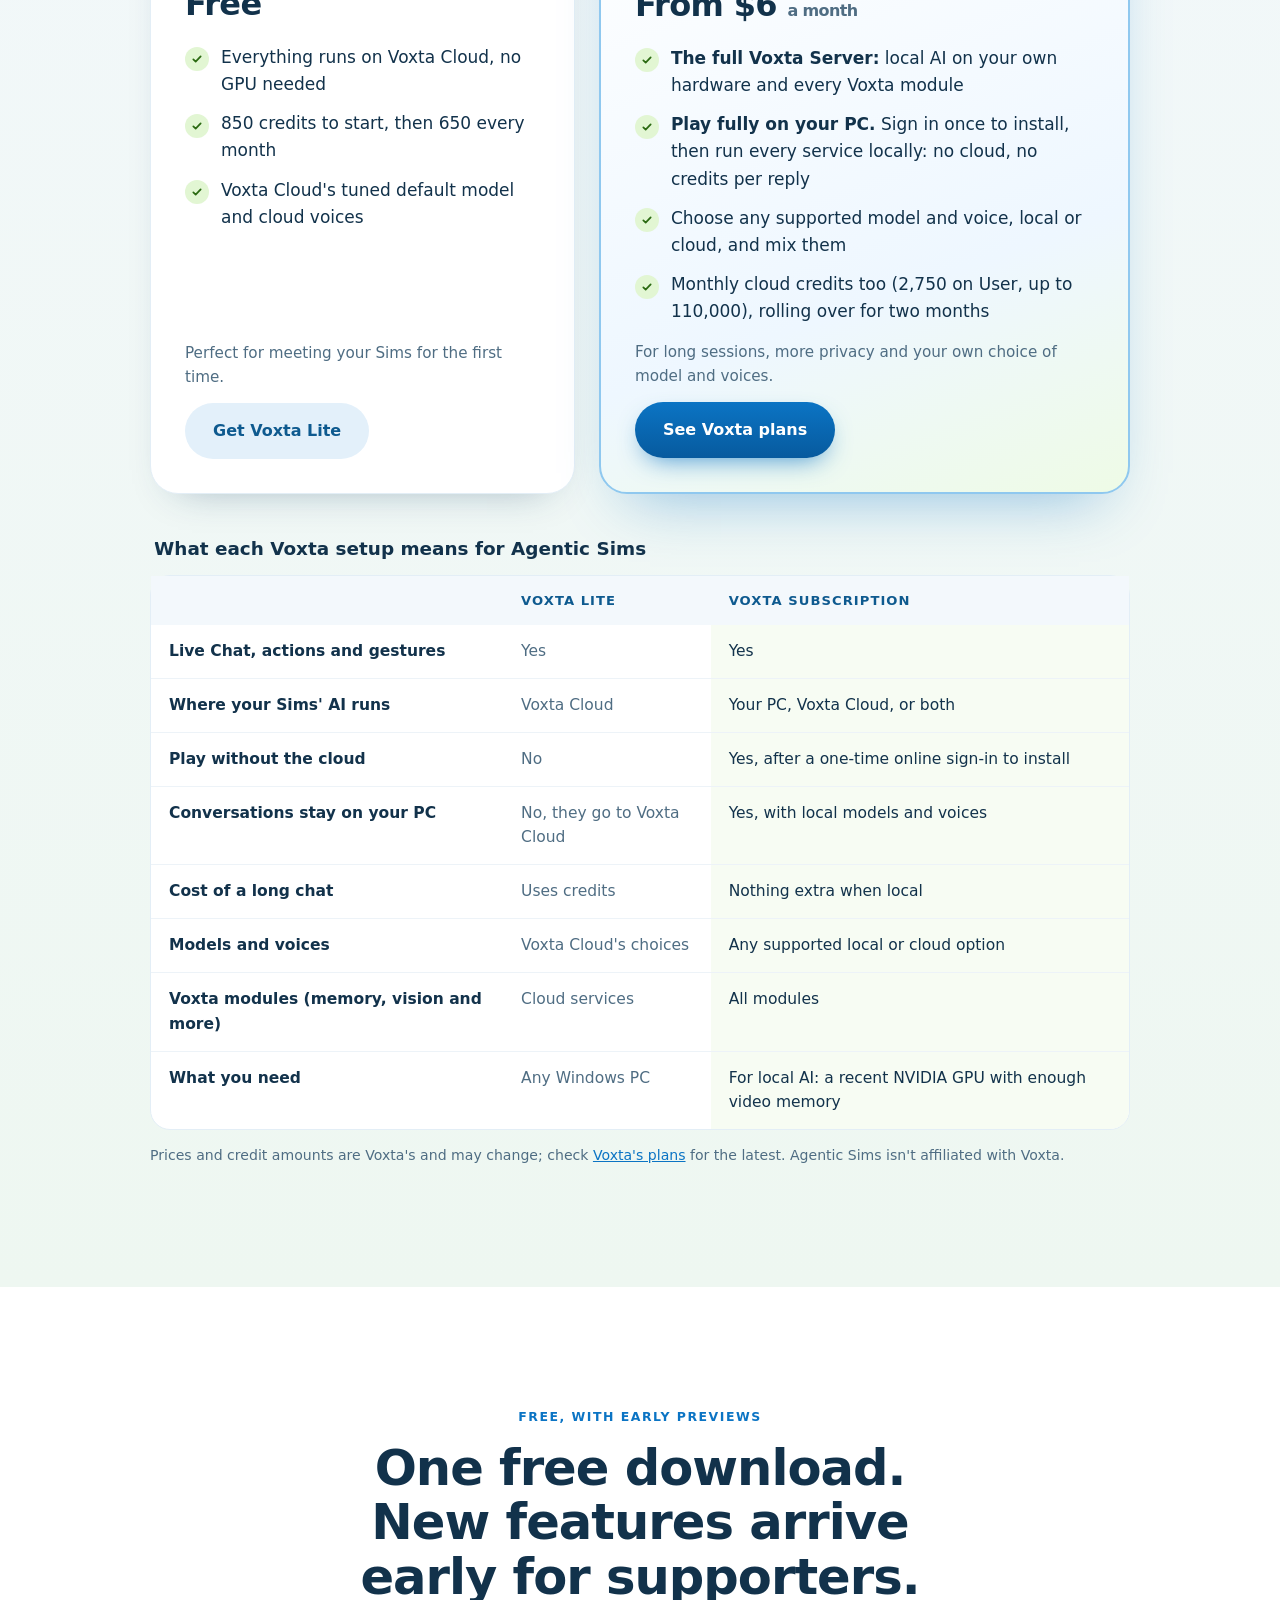
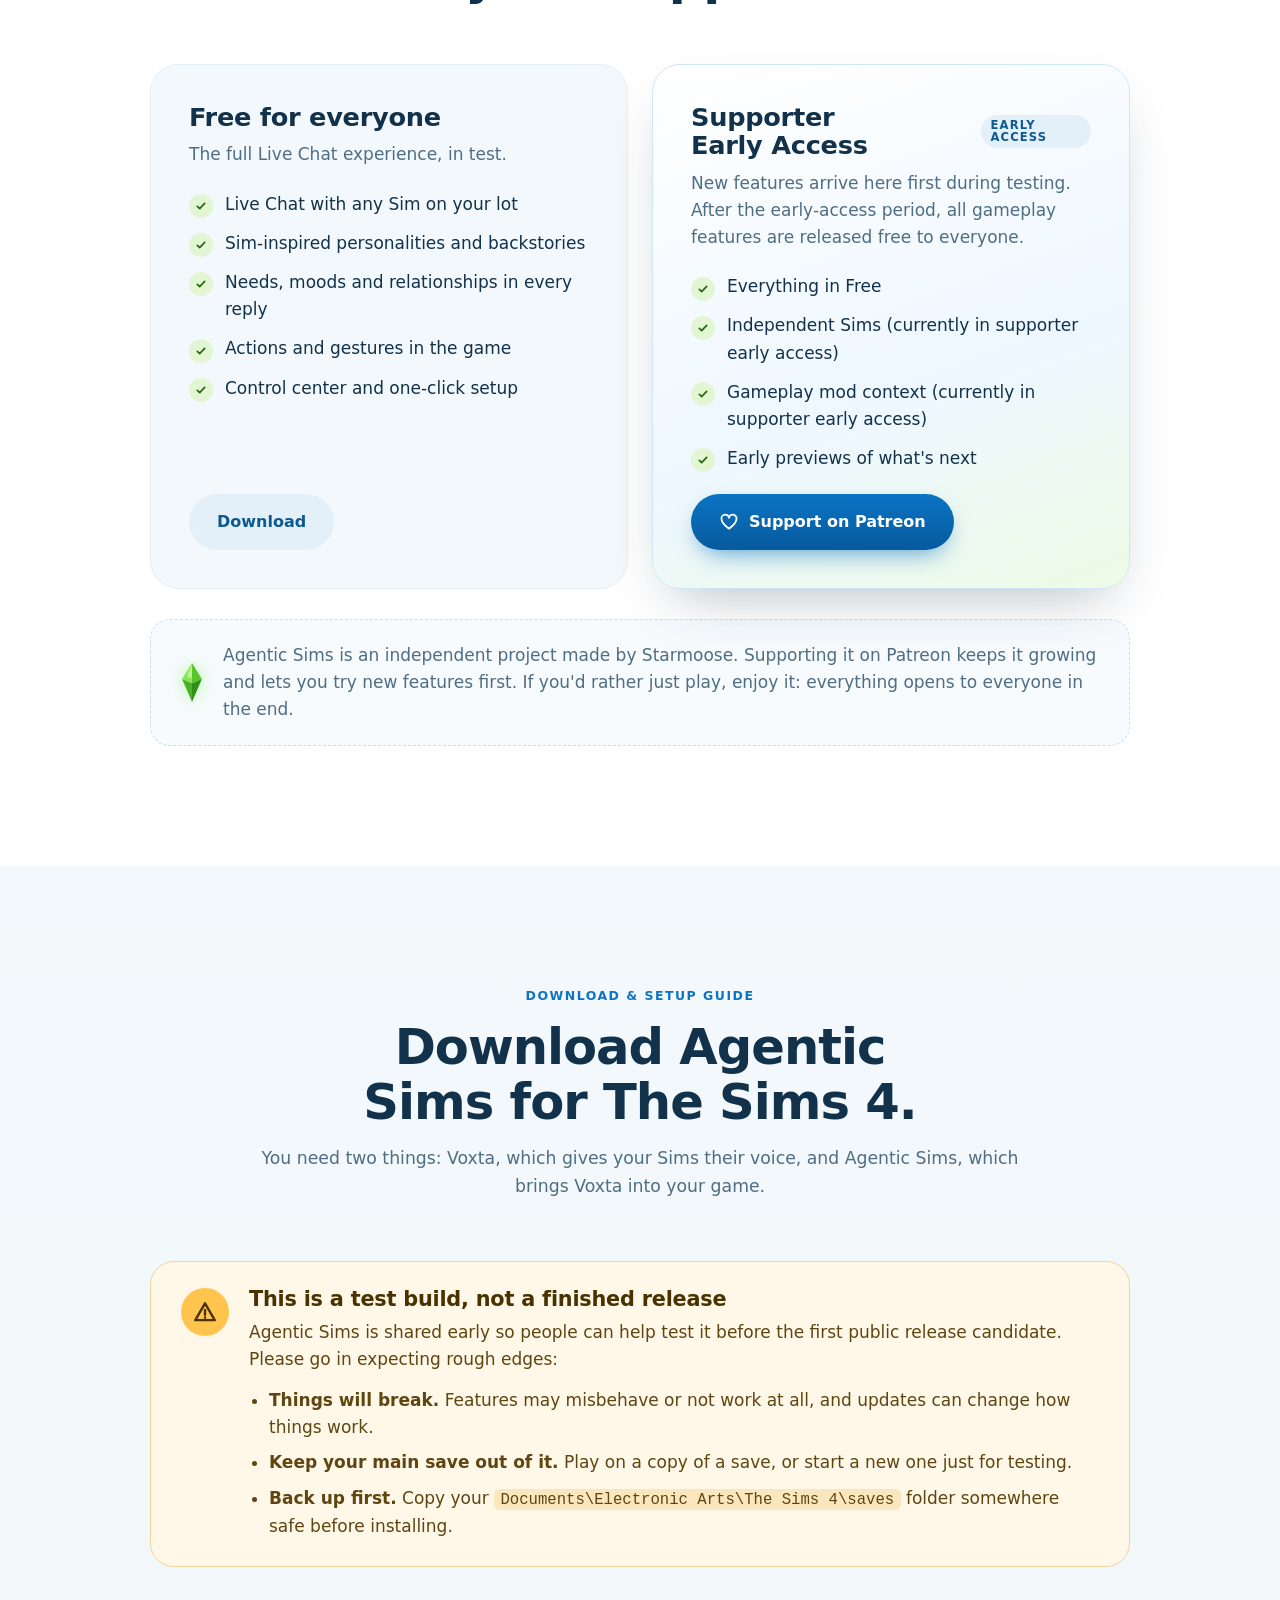
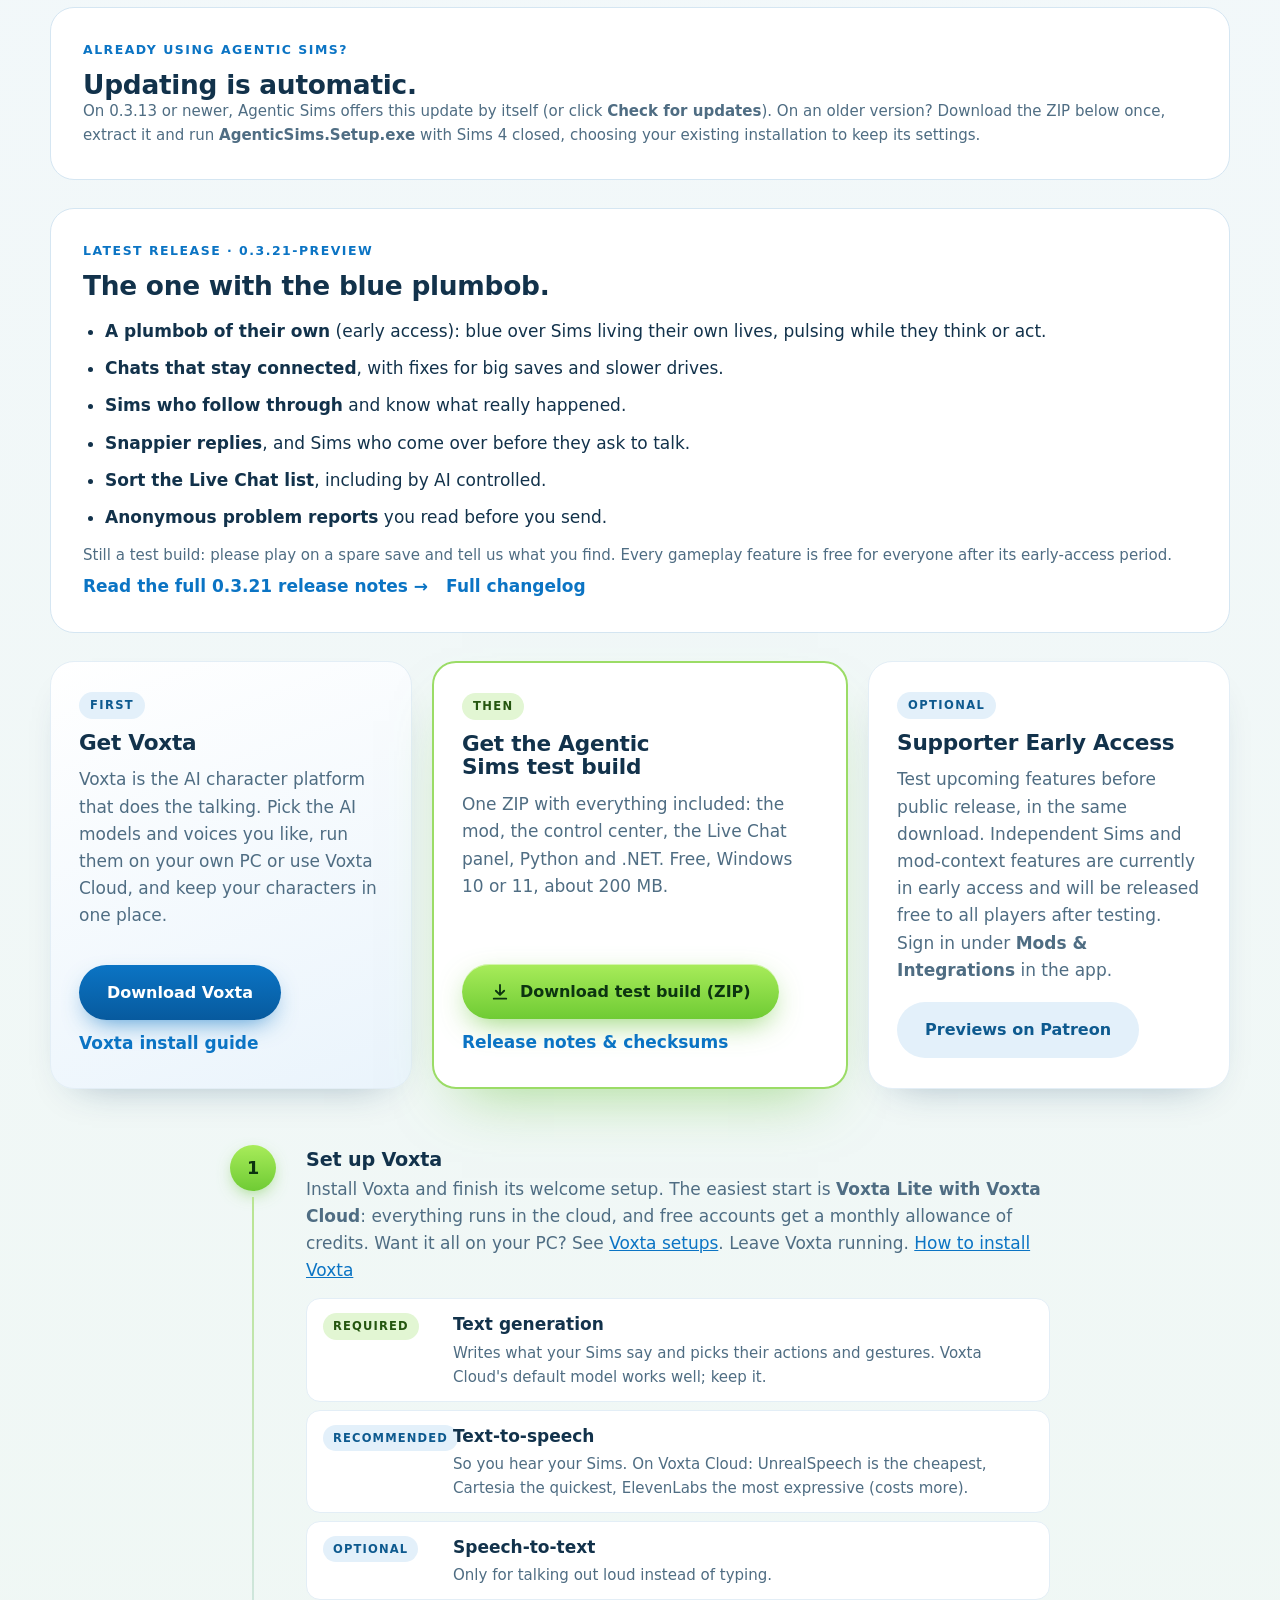
==== commit 7b9cbe23: "Update website" ====
--- a/index.html
+++ b/index.html
@@ -26,7 +26,7 @@
 <link rel="sitemap" type="application/xml" href="sitemap.xml">
 
 <link rel="icon" href="assets/gem.svg" type="image/svg+xml">
-<link rel="stylesheet" href="styles.css?v=edec7a3d20">
+<link rel="stylesheet" href="styles.css?v=1fb6413fc3">
 <script src="script.js?v=b0cff33629" defer></script>
 <script type="application/ld+json">
 {
@@ -176,12 +176,12 @@
   </div>
   <div class="rm-grid">
    <div class="rm-col rm-now reveal">
-    <div class="rm-col-head"><span class="rm-dot" aria-hidden="true"></span><h3>Now</h3><p>In the works for the next updates</p></div>
+    <div class="rm-col-head"><span class="rm-dot" aria-hidden="true"></span><h3>Now</h3><p>Just arrived, and getting better</p></div>
     <ul>
-      <li><div class="rm-item-head"><strong>Snappier replies</strong><span class="rm-tag rm-free">Free for everyone</span></div><p>Sims start answering sooner, and their voices start speaking the moment the first sentence is ready.</p></li>
-      <li><div class="rm-item-head"><strong>Sims who follow through</strong><span class="rm-tag rm-free">Free for everyone</span></div><p>They know when something they started is actually done, and talk about it like it happened.</p></li>
+      <li><div class="rm-item-head"><strong>Snappier replies</strong><span class="rm-tag rm-new">New in 0.3.21</span><span class="rm-tag rm-free">Free for everyone</span></div><p>Sims start answering sooner, and their voices start speaking the moment the first sentence is ready.</p></li>
+      <li><div class="rm-item-head"><strong>Sims who follow through</strong><span class="rm-tag rm-new">New in 0.3.21</span><span class="rm-tag rm-free">Free for everyone</span></div><p>They know when something they started is actually done, and talk about it like it happened.</p></li>
       <li><div class="rm-item-head"><strong>Busy places that just work</strong><span class="rm-tag rm-free">Free for everyone</span></div><p>Restaurants, shops, parks and parties full of Sims stay smooth, with the right things to do in each place.</p></li>
-      <li><div class="rm-item-head"><strong>See who lives their own life</strong><span class="rm-tag rm-ea">Patreon early access first</span></div><p>A subtle sign over Sims living on their own, glowing while they decide what to do.</p></li>
+      <li><div class="rm-item-head"><strong>See who lives their own life</strong><span class="rm-tag rm-new">New in 0.3.21</span><span class="rm-tag rm-ea">Patreon early access first</span></div><p>A blue plumbob over Sims living on their own, pulsing while they think or act.</p></li>
     </ul>
    </div>
    <div class="rm-col rm-next reveal">
@@ -528,17 +528,19 @@
   </aside>
 
   <aside class="release-highlights" id="release-notes" aria-labelledby="release-title">
-   <p class="eyebrow">Latest release · 0.3.20-preview</p>
-   <h3 id="release-title">The one where every chat just starts.</h3>
+   <p class="eyebrow">Latest release · 0.3.21-preview</p>
+   <h3 id="release-title">The one with the blue plumbob.</h3>
    <ul>
-    <li><strong>Chats start every time</strong>, even with lots of Sims living their own lives.</li>
-    <li><strong>Faster first replies</strong> from every Sim.</li>
-    <li><strong>Choose your Sims' AI</strong> right from Live Chat, with a clear cloud and local recommendation.</li>
-    <li><strong>Group chats</strong> (0.3.19): invite anyone nearby, and everyone talks, sits and orders together.</li>
+    <li><strong>A plumbob of their own</strong> (early access): blue over Sims living their own lives, pulsing while they think or act.</li>
+    <li><strong>Chats that stay connected</strong>, with fixes for big saves and slower drives.</li>
+    <li><strong>Sims who follow through</strong> and know what really happened.</li>
+    <li><strong>Snappier replies</strong>, and Sims who come over before they ask to talk.</li>
+    <li><strong>Sort the Live Chat list</strong>, including by AI controlled.</li>
+    <li><strong>Anonymous problem reports</strong> you read before you send.</li>
    </ul>
    <p>Still a test build: please play on a spare save and tell us what you find. Every gameplay feature is free for everyone after its early-access period.</p>
    <div class="dl-actions">
-    <a class="link" href="https://github.com/seeingterra/agentic-sims/releases/tag/v0.3.20-preview">Read the full 0.3.20 release notes →</a>
+    <a class="link" href="https://github.com/seeingterra/agentic-sims/releases/tag/v0.3.21-preview">Read the full 0.3.21 release notes →</a>
     <a class="link" href="https://github.com/seeingterra/agentic-sims/releases">Full changelog</a>
    </div>
   </aside>
@@ -612,7 +614,7 @@
   <div class="guide-help reveal">
    <div><h3>Updating</h3><p>Download the new version and run its setup. It updates in place and keeps your Sims, personalities, chats and Voxta pairing.</p></div>
    <div><h3>Something stuck?</h3><p>In the Live Chat panel, open <strong>⋯ Options</strong> and choose <strong>Reconnect to Voxta</strong> or <strong>Restart Agentic Sims</strong>. The control center's <strong>Connections</strong> page can test Voxta too.</p></div>
-   <div><h3>Found a problem?</h3><p>That's what this test build is for. Note what you did and what happened; it helps get Agentic Sims ready for its public release.</p></div>
+   <div><h3>Found a problem?</h3><p>Open <strong>Support</strong> in the app and send an anonymous report. You see everything in it first, and it helps get Agentic Sims ready for its public release.</p></div>
   </div>
  </div>
 </section>
--- a/styles.css
+++ b/styles.css
@@ -433,6 +433,7 @@
 .rm-tag { font-size: .72rem; font-weight: 800; letter-spacing: .02em; padding: 3px 9px; border-radius: 999px; white-space: nowrap; }
 .rm-free { background: #e6f6d9; color: #24560f; }
 .rm-ea { background: #fff1d6; color: #7a4d00; }
+.rm-new { background: #dcebff; color: #0a4f8f; }
 .rm-cta { margin-top: 24px; display: flex; flex-wrap: wrap; gap: 16px; align-items: center; justify-content: space-between; background: linear-gradient(135deg, #071d34 0%, #0a4a86 60%, #127f7a 100%); color: #fff; border-radius: 22px; padding: 20px 24px; }
 .rm-cta div { font-size: 1.05rem; color: #dceffb; }
 .rm-cta strong { color: #fff; }
